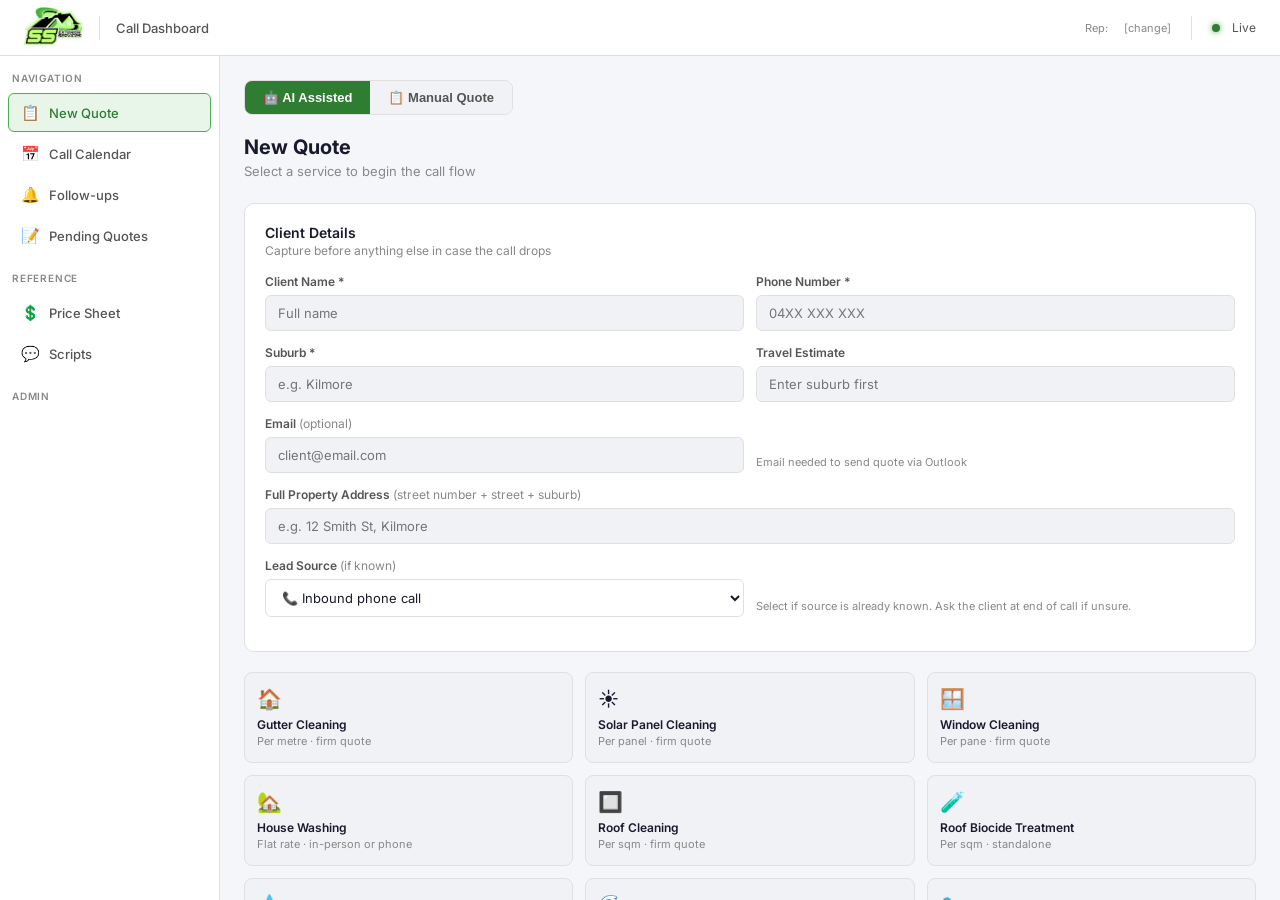
==== index_broken_phase4.html @ e487d148 "Rollback broken Phase 4 production build" ====
<!DOCTYPE html>
<html lang="en">
<head>
<meta charset="UTF-8">
<meta name="viewport" content="width=device-width, initial-scale=1.0">
<title>SS Exterior Services — Call Dashboard</title>
<style>
  @import url('https://fonts.googleapis.com/css2?family=Inter:wght@300;400;500;600;700&family=JetBrains+Mono:wght@400;500&display=swap');

  :root {
    --bg: #f5f6fa;
    --surface: #ffffff;
    --surface2: #f0f2f5;
    --surface3: #e8f5e9;
    --border: #e0e0e0;
    --border2: #c8e6c9;
    --green: #2e7d32;
    --green-dim: #4caf50;
    --green-bg: #e8f5e9;
    --amber: #e65100;
    --amber-bg: #fff3e0;
    --red: #c62828;
    --red-bg: #fce4ec;
    --blue: #1565c0;
    --blue-bg: #e3f2fd;
    --purple: #4527a0;
    --text: #1a1a2e;
    --text2: #555555;
    --text3: #888888;
    --ss-green: #2e7d32;
  }

  * { box-sizing: border-box; margin: 0; padding: 0; }

  body {
    font-family: 'Inter', sans-serif;
    background: var(--bg);
    color: var(--text);
    min-height: 100vh;
    font-size: 14px;
  }

  /* LAYOUT */
  .app { display: flex; flex-direction: column; height: 100vh; overflow: hidden; }

  .topbar {
    background: var(--surface);
    border-bottom: 1px solid var(--border);
    padding: 0 24px;
    display: flex;
    align-items: center;
    gap: 16px;
    height: 56px;
    flex-shrink: 0;
  }

  .logo img {
    height: 38px;
    width: auto;
    object-fit: contain;
  }

  .topbar-divider { width: 1px; height: 24px; background: var(--border); }

  .topbar-title {
    font-size: 13px;
    color: var(--text2);
    font-weight: 500;
  }

  .topbar-right { margin-left: auto; display: flex; align-items: center; gap: 12px; }

  .status-dot {
    width: 8px; height: 8px;
    border-radius: 50%;
    background: var(--green);
    box-shadow: 0 0 6px var(--green-dim);
  }

  .status-label { font-size: 12px; color: var(--text2); }

  .main { display: flex; flex: 1; overflow: hidden; }

  /* SIDEBAR */
  .sidebar {
    width: 220px;
    background: var(--surface);
    border-right: 1px solid var(--border);
    display: flex;
    flex-direction: column;
    flex-shrink: 0;
    overflow-y: auto;
  }

  .sidebar-section {
    padding: 16px 12px 8px;
    font-size: 10px;
    font-weight: 600;
    letter-spacing: 0.08em;
    color: var(--text3);
    text-transform: uppercase;
  }

  .nav-item {
    display: flex;
    align-items: center;
    gap: 10px;
    padding: 9px 12px;
    margin: 1px 8px;
    border-radius: 6px;
    cursor: pointer;
    color: var(--text2);
    font-size: 13px;
    font-weight: 500;
    transition: all 0.15s;
    border: 1px solid transparent;
  }

  .nav-item:hover { background: var(--surface2); color: var(--text); }
  .nav-item.active { background: var(--green-bg); color: var(--green); border-color: var(--green-dim); }

  .nav-icon { font-size: 15px; width: 18px; text-align: center; }

  /* CONTENT */
  .content { flex: 1; overflow-y: auto; padding: 24px; }

  /* CARDS */
  .card {
    background: var(--surface);
    border: 1px solid var(--border);
    border-radius: 10px;
    padding: 20px;
    margin-bottom: 16px;
  }

  .card-header {
    display: flex;
    align-items: center;
    justify-content: space-between;
    margin-bottom: 16px;
  }

  .card-title {
    font-size: 14px;
    font-weight: 600;
    color: var(--text);
  }

  .card-subtitle {
    font-size: 12px;
    color: var(--text3);
    margin-top: 2px;
  }

  /* SERVICE GRID */
  .service-grid {
    display: grid;
    grid-template-columns: repeat(3, 1fr);
    gap: 12px;
    margin-bottom: 24px;
  }

  .service-btn {
    background: var(--surface2);
    border: 1px solid var(--border);
    border-radius: 8px;
    padding: 14px 12px;
    cursor: pointer;
    text-align: left;
    transition: all 0.15s;
    color: var(--text);
  }

  .service-btn:hover {
    border-color: var(--ss-green);
    background: var(--surface3);
  }

  .service-btn.active {
    border-color: var(--ss-green);
    background: var(--green-bg);
  }

  .service-btn-icon { font-size: 20px; margin-bottom: 6px; }
  .service-btn-name { font-size: 12px; font-weight: 600; color: var(--text); }
  .service-btn-desc { font-size: 11px; color: var(--text3); margin-top: 2px; }

  /* CALL FLOW */
  .call-flow { display: none; }
  .call-flow.active { display: block; }

  .flow-header {
    display: flex;
    align-items: center;
    gap: 12px;
    margin-bottom: 20px;
  }

  .flow-back {
    background: var(--surface2);
    border: 1px solid var(--border);
    border-radius: 6px;
    padding: 6px 12px;
    cursor: pointer;
    color: var(--text2);
    font-size: 12px;
    font-weight: 500;
    transition: all 0.15s;
  }
  .flow-back:hover { color: var(--text); border-color: var(--border2); }

  .flow-service-name {
    font-size: 18px;
    font-weight: 700;
    color: var(--text);
  }

  .flow-progress {
    display: flex;
    align-items: center;
    gap: 8px;
    margin-bottom: 20px;
  }

  .progress-bar {
    flex: 1;
    height: 4px;
    background: var(--surface3);
    border-radius: 2px;
    overflow: hidden;
  }

  .progress-fill {
    height: 100%;
    background: var(--ss-green);
    border-radius: 2px;
    transition: width 0.3s ease;
  }

  .progress-label {
    font-size: 11px;
    color: var(--text3);
    font-family: 'JetBrains Mono', monospace;
    white-space: nowrap;
  }

  /* QUESTION STEP */
  .question-step {
    background: var(--surface);
    border: 1px solid var(--border);
    border-radius: 10px;
    padding: 20px;
    margin-bottom: 16px;
  }

  .question-step.completed {
    border-color: var(--green-dim);
    background: var(--green-bg);
    opacity: 0.7;
  }

  .question-step.current {
    border-color: var(--ss-green);
  }

  .question-step.locked {
    opacity: 0.3;
    pointer-events: none;
  }

  .step-number {
    font-size: 10px;
    font-weight: 600;
    letter-spacing: 0.08em;
    color: var(--text3);
    text-transform: uppercase;
    margin-bottom: 6px;
    font-family: 'JetBrains Mono', monospace;
  }

  .question-step.current .step-number { color: var(--ss-green); }

  .question-label {
    font-size: 15px;
    font-weight: 600;
    color: var(--text);
    margin-bottom: 4px;
    line-height: 1.4;
  }

  .question-script {
    font-size: 12px;
    color: var(--text2);
    font-style: italic;
    margin-bottom: 14px;
    line-height: 1.5;
    background: var(--surface2);
    border-left: 3px solid var(--border2);
    padding: 8px 12px;
    border-radius: 0 4px 4px 0;
  }

  .question-script strong { color: var(--ss-green); font-style: normal; }

  .answer-options {
    display: flex;
    flex-wrap: wrap;
    gap: 8px;
  }

  .answer-btn {
    background: var(--surface2);
    border: 1px solid var(--border);
    border-radius: 6px;
    padding: 8px 14px;
    cursor: pointer;
    color: var(--text2);
    font-size: 13px;
    font-weight: 500;
    transition: all 0.15s;
  }

  .answer-btn:hover { border-color: var(--ss-green); color: var(--ss-green); background: var(--green-bg); }
  .answer-btn.selected { background: var(--green-bg); border-color: var(--ss-green); color: var(--ss-green); font-weight: 700; }

  .answer-input {
    background: var(--surface2);
    border: 1px solid var(--border);
    border-radius: 6px;
    padding: 9px 12px;
    color: var(--text);
    font-size: 13px;
    font-family: 'Inter', sans-serif;
    width: 100%;
    outline: none;
    transition: border-color 0.15s;
  }

  .answer-input:focus { border-color: var(--ss-green); }
  .answer-input::placeholder { color: var(--text3); }

  .step-answer-display {
    display: flex;
    align-items: center;
    gap: 8px;
    margin-top: 8px;
  }

  .step-answer-value {
    font-size: 13px;
    font-weight: 600;
    color: var(--ss-green);
  }

  .step-edit-btn {
    font-size: 11px;
    color: var(--text3);
    cursor: pointer;
    text-decoration: underline;
  }
  .step-edit-btn:hover { color: var(--text2); }

  /* NEXT BUTTON */
  .btn-next {
    background: var(--ss-green);
    color: #000;
    border: none;
    border-radius: 6px;
    padding: 9px 20px;
    font-size: 13px;
    font-weight: 700;
    cursor: pointer;
    margin-top: 12px;
    transition: all 0.15s;
  }
  .btn-next:hover { background: #86efac; }
  .btn-next:disabled { opacity: 0.3; cursor: not-allowed; }

  /* ALERT BOXES */
  .alert {
    border-radius: 8px;
    padding: 12px 16px;
    font-size: 13px;
    font-weight: 500;
    margin-top: 12px;
    line-height: 1.5;
  }

  .alert-custom {
    background: var(--amber-bg);
    border: 1px solid var(--amber);
    color: var(--amber);
  }

  .alert-info {
    background: var(--blue-bg);
    border: 1px solid var(--blue);
    color: var(--blue);
  }

  .alert-success {
    background: var(--green-bg);
    border: 1px solid var(--ss-green);
    color: var(--ss-green);
  }

  .alert-danger {
    background: var(--red-bg);
    border: 1px solid var(--red);
    color: var(--red);
  }

  /* QUOTE PANEL */
  .quote-panel {
    background: var(--surface);
    border: 1px solid var(--ss-green);
    border-radius: 10px;
    padding: 20px;
    margin-top: 20px;
  }

  .quote-panel-title {
    font-size: 12px;
    font-weight: 600;
    letter-spacing: 0.08em;
    color: var(--ss-green);
    text-transform: uppercase;
    margin-bottom: 16px;
  }

  .quote-line {
    display: flex;
    justify-content: space-between;
    align-items: center;
    padding: 8px 0;
    border-bottom: 1px solid var(--border);
    font-size: 13px;
  }

  .quote-line:last-of-type { border-bottom: none; }
  .quote-line-label { color: var(--text2); }
  .quote-line-value { font-weight: 600; color: var(--text); font-family: 'JetBrains Mono', monospace; }

  .quote-total {
    display: flex;
    justify-content: space-between;
    align-items: center;
    padding: 12px 0 0;
    margin-top: 8px;
    border-top: 2px solid var(--border2);
  }

  .quote-total-label { font-size: 14px; font-weight: 700; color: var(--text); }
  .quote-total-value { font-size: 22px; font-weight: 700; color: var(--ss-green); font-family: 'JetBrains Mono', monospace; }

  .quote-actions {
    display: flex;
    gap: 10px;
    margin-top: 16px;
  }

  .btn-primary {
    background: var(--ss-green);
    color: #000;
    border: none;
    border-radius: 6px;
    padding: 10px 20px;
    font-size: 13px;
    font-weight: 700;
    cursor: pointer;
    transition: all 0.15s;
    flex: 1;
  }
  .btn-primary:hover { background: #86efac; }

  .btn-secondary {
    background: var(--surface2);
    color: var(--text2);
    border: 1px solid var(--border);
    border-radius: 6px;
    padding: 10px 20px;
    font-size: 13px;
    font-weight: 600;
    cursor: pointer;
    transition: all 0.15s;
  }
  .btn-secondary:hover { border-color: var(--border2); color: var(--text); }

  /* INCLUSIONS */
  .inclusions-box {
    background: var(--surface2);
    border: 1px solid var(--border);
    border-radius: 8px;
    padding: 14px 16px;
    margin-top: 12px;
  }

  .inclusions-title {
    font-size: 11px;
    font-weight: 600;
    letter-spacing: 0.06em;
    color: var(--text3);
    text-transform: uppercase;
    margin-bottom: 10px;
  }

  .inclusion-item {
    display: flex;
    align-items: flex-start;
    gap: 8px;
    font-size: 12px;
    color: var(--text2);
    margin-bottom: 6px;
    line-height: 1.4;
  }

  .inclusion-item::before {
    content: '✓';
    color: var(--ss-green);
    font-weight: 700;
    flex-shrink: 0;
    margin-top: 1px;
  }

  /* CLOSING SCRIPT */
  .closing-script {
    background: var(--surface2);
    border: 1px solid var(--border2);
    border-radius: 8px;
    padding: 14px 16px;
    margin-top: 12px;
  }

  .closing-script-title {
    font-size: 11px;
    font-weight: 600;
    letter-spacing: 0.06em;
    color: var(--purple);
    text-transform: uppercase;
    margin-bottom: 8px;
  }

  .closing-script-text {
    font-size: 13px;
    color: var(--text);
    line-height: 1.6;
    font-style: italic;
  }

  /* CALL CALENDAR */
  .calendar-grid {
    display: grid;
    grid-template-columns: 1fr 1fr;
    gap: 16px;
  }

  .follow-up-item {
    background: var(--surface2);
    border: 1px solid var(--border);
    border-radius: 8px;
    padding: 14px;
    cursor: pointer;
    transition: all 0.15s;
  }

  .follow-up-item:hover { border-color: var(--border2); }

  .follow-up-name { font-size: 14px; font-weight: 600; color: var(--text); margin-bottom: 4px; }
  .follow-up-service { font-size: 12px; color: var(--ss-green); margin-bottom: 6px; }
  .follow-up-time { font-size: 11px; color: var(--text3); font-family: 'JetBrains Mono', monospace; }
  .follow-up-note { font-size: 12px; color: var(--text2); margin-top: 6px; font-style: italic; }

  .badge {
    display: inline-flex;
    align-items: center;
    padding: 2px 8px;
    border-radius: 20px;
    font-size: 11px;
    font-weight: 600;
  }

  .badge-green { background: var(--green-bg); color: var(--ss-green); border: 1px solid var(--green-dim); }
  .badge-amber { background: var(--amber-bg); color: var(--amber); border: 1px solid #92400e; }
  .badge-blue { background: var(--blue-bg); color: var(--blue); border: 1px solid #1e3a5f; }

  /* MODAL */
  .modal-overlay {
    display: none;
    position: fixed;
    inset: 0;
    background: rgba(0,0,0,0.7);
    z-index: 100;
    align-items: center;
    justify-content: center;
  }

  .modal-overlay.open { display: flex; }

  .modal {
    background: var(--surface);
    border: 1px solid var(--border);
    border-radius: 12px;
    padding: 24px;
    width: 480px;
    max-width: 90vw;
    max-height: 80vh;
    overflow-y: auto;
  }

  .modal-title {
    font-size: 16px;
    font-weight: 700;
    color: var(--text);
    margin-bottom: 4px;
  }

  .modal-subtitle {
    font-size: 12px;
    color: var(--text3);
    margin-bottom: 20px;
  }

  .form-group { margin-bottom: 14px; }

  .form-label {
    font-size: 12px;
    font-weight: 600;
    color: var(--text2);
    margin-bottom: 6px;
    display: block;
  }

  .form-input {
    background: var(--surface2);
    border: 1px solid var(--border);
    border-radius: 6px;
    padding: 9px 12px;
    color: var(--text);
    font-size: 13px;
    font-family: 'Inter', sans-serif;
    width: 100%;
    outline: none;
    transition: border-color 0.15s;
  }

  .form-input:focus { border-color: var(--ss-green); }

  .form-row { display: grid; grid-template-columns: 1fr 1fr; gap: 12px; }

  .modal-actions { display: flex; gap: 10px; margin-top: 20px; }

  /* EMPTY STATE */
  .empty-state {
    text-align: center;
    padding: 48px 24px;
    color: var(--text3);
  }

  .empty-state-icon { font-size: 36px; margin-bottom: 12px; }
  .empty-state-title { font-size: 15px; font-weight: 600; color: var(--text2); margin-bottom: 6px; }
  .empty-state-desc { font-size: 13px; }

  /* TOAST */
  .toast {
    position: fixed;
    bottom: 24px;
    right: 24px;
    background: var(--surface);
    border: 1px solid var(--ss-green);
    border-radius: 8px;
    padding: 12px 16px;
    font-size: 13px;
    font-weight: 600;
    color: var(--ss-green);
    z-index: 200;
    transform: translateY(80px);
    opacity: 0;
    transition: all 0.3s ease;
  }

  .toast.show { transform: translateY(0); opacity: 1; }

  /* SCROLLBAR */
  ::-webkit-scrollbar { width: 6px; }
  ::-webkit-scrollbar-track { background: transparent; }
  ::-webkit-scrollbar-thumb { background: #c8c8c8; border-radius: 3px; }

  /* PAGE VIEWS */
  .page { display: none; }
  .page.active { display: block; }

  .page-title {
    font-size: 20px;
    font-weight: 700;
    color: var(--text);
    margin-bottom: 4px;
  }

  .page-subtitle {
    font-size: 13px;
    color: var(--text3);
    margin-bottom: 24px;
  }

  /* STATS ROW */
  .stats-row {
    display: grid;
    grid-template-columns: repeat(4, 1fr);
    gap: 12px;
    margin-bottom: 24px;
  }

  .stat-card {
    background: var(--surface);
    border: 1px solid var(--border);
    border-radius: 8px;
    padding: 14px 16px;
  }

  .stat-label { font-size: 11px; color: var(--text3); font-weight: 600; text-transform: uppercase; letter-spacing: 0.06em; margin-bottom: 6px; }
  .stat-value { font-size: 22px; font-weight: 700; color: var(--text); font-family: 'JetBrains Mono', monospace; }
  .stat-sub { font-size: 11px; color: var(--text3); margin-top: 2px; }

  .two-col { display: grid; grid-template-columns: 1fr 1fr; gap: 16px; }

  textarea.form-input { resize: vertical; min-height: 80px; }

  .quote-disclaimer {
    font-size: 11px;
    color: var(--text3);
    margin-top: 10px;
    font-style: italic;
    line-height: 1.5;
  }

  /* CALENDAR */
  .cal-dow { text-align:center; font-size:10px; font-weight:700; color:var(--text3); text-transform:uppercase; padding:6px 0; }
  .cal-cell {
    min-height: 64px;
    background: #fff;
    border: 1px solid var(--border);
    border-radius: 6px;
    padding: 4px;
    cursor: pointer;
    transition: background .15s;
  }
  .cal-cell:hover { background: #f1f8e9; }
  .cal-cell.today { border-color: var(--ss-green); background: #f1f8e9; }
  .cal-cell.other-month { background: #fafafa; opacity: .5; }
  .cal-cell.has-items { border-color: var(--ss-green); }
  .cal-day-num { font-size: 11px; font-weight:700; color: var(--text2); margin-bottom:2px; }
  .cal-cell.today .cal-day-num { color: var(--ss-green); }
  .cal-dot { font-size:10px; white-space:nowrap; overflow:hidden; text-overflow:ellipsis; color:var(--ss-green); font-weight:600; margin-top:1px; }
  .cal-more { font-size:9px; color:var(--text3); margin-top:1px; }

  /* ═══════════════════════════════════════════════════════════════
     AI QUOTE WORKSPACE — Phase 3
     All selectors prefixed with .aiw- to avoid collisions
  ═══════════════════════════════════════════════════════════════ */

  /* Mode selector tabs */
  .aiw-mode-bar {
    display: flex;
    gap: 0;
    margin-bottom: 20px;
    border: 1px solid var(--border);
    border-radius: 8px;
    overflow: hidden;
    width: fit-content;
  }
  .aiw-mode-tab {
    padding: 9px 18px;
    font-size: 13px;
    font-weight: 600;
    cursor: pointer;
    background: var(--surface2);
    color: var(--text2);
    border: none;
    transition: background 0.15s, color 0.15s;
    display: flex;
    align-items: center;
    gap: 7px;
  }
  .aiw-mode-tab.active {
    background: var(--ss-green);
    color: #fff;
  }
  .aiw-mode-tab:not(.active):hover { background: #e8e8ec; }

  /* Two-column workspace layout */
  .aiw-workspace {
    display: grid;
    grid-template-columns: 420px 1fr;
    gap: 16px;
    align-items: start;
  }
  @media (max-width: 900px) {
    .aiw-workspace { grid-template-columns: 1fr; }
  }

  /* Left panel */
  .aiw-left { display: flex; flex-direction: column; gap: 12px; }

  /* Notes textarea */
  .aiw-notes-textarea {
    width: 100%;
    min-height: 160px;
    padding: 12px;
    border: 1px solid var(--border);
    border-radius: 8px;
    font-family: inherit;
    font-size: 13px;
    resize: vertical;
    line-height: 1.55;
    color: var(--text);
    background: #fff;
    transition: border-color 0.15s;
    box-sizing: border-box;
  }
  .aiw-notes-textarea:focus {
    outline: none;
    border-color: var(--ss-green);
    box-shadow: 0 0 0 2px rgba(46,125,50,0.1);
  }
  .aiw-notes-textarea::placeholder { color: var(--text3); }

  /* Analyse button */
  .aiw-analyse-btn {
    background: var(--ss-green);
    color: #fff;
    border: none;
    border-radius: 8px;
    padding: 11px 20px;
    font-size: 13px;
    font-weight: 700;
    cursor: pointer;
    display: flex;
    align-items: center;
    gap: 8px;
    transition: background 0.15s;
  }
  .aiw-analyse-btn:hover:not(:disabled) { background: #1b5e20; }
  .aiw-analyse-btn:disabled { background: #9e9e9e; cursor: not-allowed; }

  .aiw-btn-row {
    display: flex;
    gap: 8px;
    align-items: center;
    flex-wrap: wrap;
  }

  .aiw-clear-btn {
    background: none;
    border: 1px solid var(--border);
    border-radius: 8px;
    padding: 10px 14px;
    font-size: 12px;
    font-weight: 600;
    color: var(--text2);
    cursor: pointer;
  }
  .aiw-clear-btn:hover { background: var(--surface2); }

  .aiw-char-count {
    font-size: 11px;
    color: var(--text3);
    margin-left: auto;
  }
  .aiw-char-count.warn { color: var(--amber); }

  /* Status banner inside left panel */
  .aiw-status-banner {
    border-radius: 8px;
    padding: 10px 12px;
    font-size: 12px;
    font-weight: 600;
    display: flex;
    align-items: center;
    gap: 8px;
  }
  .aiw-status-banner.loading { background: #e3f2fd; color: #1565c0; }
  .aiw-status-banner.error   { background: var(--red-bg); color: var(--red); }
  .aiw-status-banner.success { background: var(--green-bg); color: var(--green); }
  .aiw-status-banner.recover { background: var(--amber-bg); color: var(--amber); }

  /* Notes history */
  .aiw-history-item {
    background: var(--surface2);
    border: 1px solid var(--border);
    border-radius: 7px;
    padding: 9px 11px;
    font-size: 12px;
    color: var(--text2);
    line-height: 1.5;
  }
  .aiw-history-item .aiw-hist-meta {
    font-size: 10px;
    color: var(--text3);
    margin-bottom: 4px;
    font-weight: 600;
    text-transform: uppercase;
    letter-spacing: 0.05em;
  }
  .aiw-history-item .aiw-hist-text {
    white-space: pre-wrap;
    word-break: break-word;
    max-height: 80px;
    overflow: hidden;
    position: relative;
  }
  .aiw-history-item .aiw-hist-text.expanded { max-height: none; }
  .aiw-hist-expand {
    font-size: 10px;
    color: var(--ss-green);
    cursor: pointer;
    font-weight: 600;
    margin-top: 2px;
    display: inline-block;
  }

  /* Right panel */
  .aiw-right { display: flex; flex-direction: column; gap: 12px; }

  /* Section label */
  .aiw-section-label {
    font-size: 10px;
    font-weight: 700;
    letter-spacing: 0.08em;
    text-transform: uppercase;
    color: var(--text3);
    margin-bottom: 8px;
  }

  /* Customer / property editable fields */
  .aiw-field-grid {
    display: grid;
    grid-template-columns: 1fr 1fr;
    gap: 8px;
  }
  .aiw-field-group { display: flex; flex-direction: column; gap: 3px; }
  .aiw-field-label {
    font-size: 10px;
    font-weight: 700;
    text-transform: uppercase;
    letter-spacing: 0.06em;
    color: var(--text3);
  }
  .aiw-field-input {
    width: 100%;
    padding: 7px 10px;
    border: 1px solid var(--border);
    border-radius: 6px;
    font-family: inherit;
    font-size: 13px;
    color: var(--text);
    background: #fff;
    box-sizing: border-box;
    transition: border-color 0.12s;
  }
  .aiw-field-input:focus { outline: none; border-color: var(--ss-green); }
  .aiw-field-input.ai-filled { border-color: #a5d6a7; background: #f9fff9; }
  .aiw-field-input.uncertain { border-color: #ffe082; background: #fffde7; }

  /* Service card */
  .aiw-service-card {
    background: #fff;
    border: 1px solid var(--border);
    border-radius: 9px;
    overflow: hidden;
  }
  .aiw-service-card.has-escalation { border-color: #ef9a9a; }

  .aiw-service-header {
    display: flex;
    align-items: center;
    justify-content: space-between;
    padding: 10px 14px;
    background: var(--surface2);
    border-bottom: 1px solid var(--border);
    gap: 8px;
  }
  .aiw-service-name {
    font-size: 13px;
    font-weight: 700;
    color: var(--text);
  }
  .aiw-service-basis {
    font-size: 10px;
    color: var(--text3);
    font-weight: 500;
  }
  .aiw-service-remove {
    border: none;
    background: none;
    color: var(--text3);
    cursor: pointer;
    font-size: 15px;
    padding: 2px 4px;
    border-radius: 4px;
    line-height: 1;
    margin-left: auto;
  }
  .aiw-service-remove:hover { background: var(--red-bg); color: var(--red); }

  .aiw-service-body { padding: 12px 14px; display: flex; flex-direction: column; gap: 8px; }

  /* Status pill */
  .aiw-pill {
    display: inline-flex;
    align-items: center;
    gap: 4px;
    padding: 2px 8px;
    border-radius: 12px;
    font-size: 10px;
    font-weight: 700;
    text-transform: uppercase;
    letter-spacing: 0.04em;
    white-space: nowrap;
  }
  .aiw-pill.ready   { background: var(--green-bg); color: var(--green); }
  .aiw-pill.missing { background: var(--amber-bg); color: var(--amber); }
  .aiw-pill.escalate { background: var(--red-bg); color: var(--red); }
  .aiw-pill.manual  { background: var(--blue-bg); color: var(--blue); }

  /* Field rows inside service card */
  .aiw-answers-grid {
    display: grid;
    grid-template-columns: 1fr 1fr;
    gap: 8px;
  }
  .aiw-answer-field { display: flex; flex-direction: column; gap: 3px; }
  .aiw-answer-label {
    font-size: 10px;
    font-weight: 700;
    text-transform: uppercase;
    letter-spacing: 0.05em;
    color: var(--text3);
    display: flex;
    align-items: center;
    gap: 4px;
  }
  .aiw-req-marker { color: var(--red); font-size: 10px; }
  .aiw-answer-select, .aiw-answer-input {
    width: 100%;
    padding: 7px 9px;
    border: 1px solid var(--border);
    border-radius: 6px;
    font-family: inherit;
    font-size: 12px;
    color: var(--text);
    background: #fff;
    box-sizing: border-box;
    transition: border-color 0.12s;
  }
  .aiw-answer-select:focus, .aiw-answer-input:focus {
    outline: none;
    border-color: var(--ss-green);
  }
  .aiw-answer-select.ai-filled, .aiw-answer-input.ai-filled { border-color: #a5d6a7; background: #f9fff9; }
  .aiw-answer-select.missing-required, .aiw-answer-input.missing-required { border-color: #ef9a9a; background: #fff5f5; }
  .aiw-answer-select.uncertain { border-color: #ffe082; }

  .aiw-scope-notes {
    width: 100%;
    padding: 7px 9px;
    border: 1px solid var(--border);
    border-radius: 6px;
    font-family: inherit;
    font-size: 12px;
    resize: vertical;
    min-height: 54px;
    box-sizing: border-box;
    color: var(--text);
    line-height: 1.4;
  }
  .aiw-scope-notes:focus { outline: none; border-color: var(--ss-green); }

  /* Evidence / source collapsible */
  .aiw-evidence-toggle {
    font-size: 10px;
    color: var(--text3);
    cursor: pointer;
    display: inline-flex;
    align-items: center;
    gap: 3px;
  }
  .aiw-evidence-toggle:hover { color: var(--ss-green); }
  .aiw-evidence-panel {
    background: #f8f9fa;
    border: 1px solid var(--border);
    border-radius: 6px;
    padding: 8px 10px;
    font-size: 11px;
    color: var(--text2);
    display: none;
  }
  .aiw-evidence-panel.open { display: block; }
  .aiw-evidence-row { margin-bottom: 4px; }
  .aiw-evidence-key { font-weight: 700; color: var(--text3); }
  .aiw-evidence-val { color: var(--text); font-style: italic; }

  /* Escalation warning box */
  .aiw-escalation-box {
    background: var(--red-bg);
    border: 1px solid #ef9a9a;
    border-radius: 7px;
    padding: 9px 11px;
    font-size: 12px;
    color: var(--red);
    font-weight: 600;
  }

  /* Metres exact display */
  .aiw-metres-banner {
    background: #e3f2fd;
    border: 1px solid #90caf9;
    border-radius: 7px;
    padding: 8px 11px;
    font-size: 12px;
    color: #1565c0;
  }
  .aiw-metres-banner strong { font-size: 14px; }

  /* Missing info panel */
  .aiw-missing-item {
    display: flex;
    align-items: flex-start;
    gap: 8px;
    padding: 7px 10px;
    border-radius: 7px;
    margin-bottom: 5px;
    cursor: pointer;
    transition: background 0.1s;
  }
  .aiw-missing-item:hover { background: var(--surface2); }
  .aiw-missing-item.required { border-left: 3px solid var(--red); }
  .aiw-missing-item.recommended { border-left: 3px solid var(--amber); }
  .aiw-missing-item.optional { border-left: 3px solid var(--border); }

  .aiw-question-box {
    background: var(--blue-bg);
    border: 1px solid #90caf9;
    border-radius: 8px;
    padding: 10px 12px;
    margin-bottom: 6px;
  }
  .aiw-question-label {
    font-size: 10px;
    font-weight: 700;
    text-transform: uppercase;
    letter-spacing: 0.06em;
    color: #1565c0;
    margin-bottom: 4px;
  }
  .aiw-question-text {
    font-size: 13px;
    color: var(--text);
    font-weight: 600;
    line-height: 1.4;
  }

  /* Readiness status */
  .aiw-readiness-bar {
    display: flex;
    align-items: center;
    gap: 10px;
    padding: 12px 14px;
    border-radius: 9px;
    font-size: 13px;
    font-weight: 700;
  }
  .aiw-readiness-bar.ready   { background: var(--green-bg); color: var(--green); }
  .aiw-readiness-bar.partial { background: var(--amber-bg); color: var(--amber); }
  .aiw-readiness-bar.blocked { background: var(--red-bg);   color: var(--red); }

  /* Build quote button */
  .aiw-build-btn {
    width: 100%;
    padding: 13px;
    background: #14532d;
    color: #fff;
    border: none;
    border-radius: 9px;
    font-size: 14px;
    font-weight: 800;
    cursor: pointer;
    transition: background 0.15s;
    display: flex;
    align-items: center;
    justify-content: center;
    gap: 8px;
  }
  .aiw-build-btn:hover:not(:disabled) { background: #0d3b1e; }
  .aiw-build-btn:disabled { background: #9e9e9e; cursor: not-allowed; }

  .aiw-add-service-btn {
    width: 100%;
    padding: 9px;
    background: none;
    border: 1px dashed var(--border);
    border-radius: 8px;
    color: var(--text2);
    font-size: 12px;
    font-weight: 600;
    cursor: pointer;
    transition: border-color 0.15s, color 0.15s;
  }
  .aiw-add-service-btn:hover { border-color: var(--ss-green); color: var(--ss-green); }

  /* Add service picker popover */
  .aiw-service-picker {
    background: #fff;
    border: 1px solid var(--border);
    border-radius: 9px;
    padding: 10px;
    display: grid;
    grid-template-columns: 1fr 1fr;
    gap: 6px;
  }
  .aiw-service-pick-btn {
    padding: 8px 10px;
    border: 1px solid var(--border);
    border-radius: 7px;
    background: var(--surface2);
    cursor: pointer;
    font-size: 12px;
    font-weight: 600;
    color: var(--text);
    text-align: left;
    transition: all 0.12s;
  }
  .aiw-service-pick-btn:hover { border-color: var(--ss-green); background: var(--green-bg); color: var(--green); }

  /* Build quote preview modal */
  .aiw-payload-section {
    background: #1a1a2e;
    color: #e8e8f0;
    font-family: 'JetBrains Mono', 'Courier New', monospace;
    font-size: 11px;
    padding: 12px;
    border-radius: 7px;
    overflow-x: auto;
    white-space: pre;
    max-height: 300px;
    overflow-y: auto;
    display: none;
  }
  .aiw-payload-section.open { display: block; }

  /* Spinner animation */
  @keyframes aiw-spin {
    to { transform: rotate(360deg); }
  }
  .aiw-spinner {
    width: 14px; height: 14px;
    border: 2px solid rgba(255,255,255,0.3);
    border-top-color: currentColor;
    border-radius: 50%;
    animation: aiw-spin 0.7s linear infinite;
    display: inline-block;
    flex-shrink: 0;
  }

  .aiw-assumption-box {
    background: var(--surface2);
    border: 1px solid var(--border);
    border-radius: 7px;
    padding: 8px 11px;
    font-size: 12px;
    color: var(--text2);
  }

  .aiw-unsupported-box {
    background: var(--red-bg);
    border: 1px solid #ef9a9a;
    border-radius: 7px;
    padding: 8px 11px;
    font-size: 12px;
    color: var(--red);
  }

  /* empty state */
  .aiw-empty-state {
    text-align: center;
    padding: 32px 16px;
    color: var(--text3);
  }
  .aiw-empty-icon { font-size: 36px; margin-bottom: 8px; }
  .aiw-empty-label { font-size: 13px; font-weight: 600; }
  .aiw-empty-sub { font-size: 12px; margin-top: 4px; }

  .aiw-recovery-bar {
    background: var(--amber-bg);
    border: 1px solid #ffe082;
    border-radius: 8px;
    padding: 10px 14px;
    display: flex;
    align-items: center;
    gap: 10px;
    font-size: 12px;
    color: var(--amber);
    font-weight: 600;
    margin-bottom: 8px;
  }
  .aiw-recovery-bar button {
    padding: 5px 10px;
    border-radius: 6px;
    border: 1px solid var(--amber);
    background: none;
    cursor: pointer;
    font-size: 11px;
    font-weight: 700;
    color: var(--amber);
  }
  .aiw-recovery-bar button:hover { background: var(--amber-bg); }

</style>
</head>
<body>

<div class="app">
  <!-- TOP BAR -->
  <div class="topbar">
    <div class="logo"><img src="[data-uri]" alt="SS Exterior Services"></div>
    <div class="topbar-divider"></div>
    <div class="topbar-title">Call Dashboard</div>
    <div class="topbar-right">
      <div style="display:flex;align-items:center;gap:8px;cursor:pointer;" onclick="changeRep()">
        <div style="font-size:11px;color:var(--text3);">Rep:</div>
        <div id="rep-display" style="font-size:13px;font-weight:600;color:var(--ss-green);"></div>
        <div style="font-size:11px;color:var(--text3);">[change]</div>
      </div>
      <div style="width:1px;height:24px;background:var(--border);margin:0 8px;"></div>
      <div class="status-dot"></div>
      <div class="status-label">Live</div>
    </div>
  </div>

  <div class="main">
    <!-- SIDEBAR -->
    <div class="sidebar">
      <div class="sidebar-section">Navigation</div>
      <div class="nav-item active" onclick="showPage('quotes')">
        <span class="nav-icon">📋</span> New Quote
      </div>
      <div class="nav-item" onclick="showPage('calendar')">
        <span class="nav-icon">📅</span> Call Calendar
      </div>
      <div class="nav-item" onclick="showPage('followups')">
        <span class="nav-icon">🔔</span> Follow-ups
      </div>
      <div class="nav-item" onclick="showPage('pendingquotes'); loadPendingQuotesTab();">
        <span class="nav-icon">📝</span> Pending Quotes
      </div>
      <div class="sidebar-section">Reference</div>
      <div class="nav-item" onclick="showPage('pricing')">
        <span class="nav-icon">💲</span> Price Sheet
      </div>
      <div class="nav-item" onclick="showPage('scripts')">
        <span class="nav-icon">💬</span> Scripts
      </div>
      <div class="sidebar-section">Admin</div>
      <div class="nav-item" onclick="showPage('performance')" id="nav-performance" style="display:none;">
        <span class="nav-icon">📊</span> Performance
      </div>
    </div>

    <!-- CONTENT -->
    <div class="content">

      <!-- ==================== NEW QUOTE PAGE ==================== -->
      <div class="page active" id="page-quotes">

        <!-- Quote mode selector -->
        <div class="aiw-mode-bar" id="aiw-mode-bar" style="margin-bottom:20px;">
          <button class="aiw-mode-tab active" id="aiw-tab-ai" onclick="aiwSetMode('ai')">
            🤖 AI Assisted
          </button>
          <button class="aiw-mode-tab" id="aiw-tab-manual" onclick="aiwSetMode('manual')">
            📋 Manual Quote
          </button>
        </div>

        <!-- ══════ PHASE 3: AI WORKSPACE ══════ -->
        <div id="ai-workspace-view" style="display:none;">
          <div class="page-title">New Quote</div>

          <!-- Recovery banner (shown when localStorage session found) -->
          <div id="aiw-recovery-bar" class="aiw-recovery-bar" style="display:none;">
            <span>⚡</span>
            <span id="aiw-recovery-msg">An unfinished AI quote session was found.</span>
            <button onclick="aiwRestoreSession()">Restore session</button>
            <button onclick="aiwDiscardSession()">Discard</button>
          </div>

          <div class="aiw-workspace">

            <!-- ── LEFT PANEL ────────────────────────────────── -->
            <div class="aiw-left">

              <!-- Notes input card -->
              <div class="card">
                <div class="card-title" style="margin-bottom:4px;">Customer Conversation Notes</div>
                <div style="font-size:11px;color:var(--text3);margin-bottom:10px;">Type or paste what the customer tells you. Information can be entered in any order. Press <kbd style="background:#f0f0f0;border:1px solid #ddd;border-radius:3px;padding:1px 4px;font-size:10px;">Ctrl+Enter</kbd> to analyse.</div>
                <textarea
                  id="aiw-notes-textarea"
                  class="aiw-notes-textarea"
                  placeholder="e.g. Customer has a single-storey Colorbond home in Wallan. Gutters last cleaned about two years ago. Approximately 55 metres of guttering. No gutter guard. Also wants 18 solar panels cleaned..."
                  oninput="aiwOnNotesInput()"
                  onkeydown="if((event.ctrlKey||event.metaKey)&&event.key==='Enter'){event.preventDefault();aiwAnalyse();}"
                  aria-label="Customer conversation notes"
                ></textarea>
                <div class="aiw-btn-row" style="margin-top:8px;">
                  <button class="aiw-analyse-btn" id="aiw-analyse-btn" onclick="aiwAnalyse()">
                    <span id="aiw-analyse-icon">⚡</span>
                    <span id="aiw-analyse-label">Analyse Notes</span>
                  </button>
                  <button class="aiw-clear-btn" onclick="aiwClearCurrentNotes()" title="Clear current notes">✕ Clear</button>
                  <span class="aiw-char-count" id="aiw-char-count">0 / 8000</span>
                </div>
                <div id="aiw-status-banner" style="display:none;margin-top:8px;"></div>
              </div>

              <!-- Notes history card -->
              <div class="card" id="aiw-history-card" style="display:none;">
                <div class="aiw-section-label">Notes History</div>
                <div id="aiw-history-list" style="display:flex;flex-direction:column;gap:6px;"></div>
              </div>

            </div>

            <!-- ── RIGHT PANEL ───────────────────────────────── -->
            <div class="aiw-right">

              <!-- Empty / prompt state -->
              <div class="card" id="aiw-empty-card">
                <div class="aiw-empty-state">
                  <div class="aiw-empty-icon">🤖</div>
                  <div class="aiw-empty-label">AI Quote Workspace</div>
                  <div class="aiw-empty-sub">Enter conversation notes on the left and click Analyse.<br>Extracted information will appear here for review.</div>
                </div>
              </div>

              <!-- Customer & property card (shown after first extraction) -->
              <div class="card" id="aiw-customer-card" style="display:none;">
                <div class="card-header" style="margin-bottom:12px;">
                  <div class="card-title">Customer &amp; Property</div>
                  <span class="aiw-pill" id="aiw-customer-pill" style="background:var(--surface2);color:var(--text3);">Not synced</span>
                </div>
                <div class="aiw-field-grid">
                  <div class="aiw-field-group">
                    <label class="aiw-field-label" for="aiw-f-name">Name</label>
                    <input class="aiw-field-input" id="aiw-f-name" type="text" placeholder="Full name" oninput="aiwSyncCustomerField('name',this.value)" aria-label="Customer name">
                  </div>
                  <div class="aiw-field-group">
                    <label class="aiw-field-label" for="aiw-f-phone">Phone</label>
                    <input class="aiw-field-input" id="aiw-f-phone" type="text" placeholder="04XX XXX XXX" oninput="aiwSyncCustomerField('phone',this.value)" aria-label="Phone number">
                  </div>
                  <div class="aiw-field-group">
                    <label class="aiw-field-label" for="aiw-f-email">Email</label>
                    <input class="aiw-field-input" id="aiw-f-email" type="email" placeholder="client@email.com" oninput="aiwSyncCustomerField('email',this.value)" aria-label="Email address">
                  </div>
                  <div class="aiw-field-group">
                    <label class="aiw-field-label" for="aiw-f-suburb">Suburb</label>
                    <input class="aiw-field-input" id="aiw-f-suburb" type="text" placeholder="e.g. Wallan" oninput="aiwSyncCustomerField('suburb',this.value)" aria-label="Suburb">
                  </div>
                  <div class="aiw-field-group" style="grid-column:span 2;">
                    <label class="aiw-field-label" for="aiw-f-address">Address</label>
                    <input class="aiw-field-input" id="aiw-f-address" type="text" placeholder="Street address" oninput="aiwSyncCustomerField('address',this.value)" aria-label="Property address">
                  </div>
                </div>
              </div>

              <!-- Services section (populated dynamically) -->
              <div id="aiw-services-section" style="display:none;">
                <div style="display:flex;align-items:center;justify-content:space-between;margin-bottom:8px;">
                  <div class="aiw-section-label" style="margin:0;">Extracted Services</div>
                  <button class="aiw-clear-btn" style="font-size:11px;padding:5px 10px;" onclick="aiwShowAddService()">＋ Add Service</button>
                </div>
                <div id="aiw-services-list"></div>
                <!-- Add service picker (hidden by default) -->
                <div id="aiw-service-picker" style="display:none;margin-top:8px;">
                  <div style="font-size:11px;color:var(--text3);margin-bottom:8px;">Select a service to add manually:</div>
                  <div class="aiw-service-picker" id="aiw-service-picker-grid"></div>
                  <button class="aiw-clear-btn" style="width:100%;margin-top:6px;text-align:center;" onclick="document.getElementById('aiw-service-picker').style.display='none'">Cancel</button>
                </div>
              </div>

              <!-- Missing information panel -->
              <div class="card" id="aiw-missing-card" style="display:none;">
                <div class="card-title" style="margin-bottom:12px;">Missing &amp; Suggested</div>
                <div id="aiw-missing-content"></div>
              </div>

              <!-- Assumptions / warnings -->
              <div class="card" id="aiw-assumptions-card" style="display:none;">
                <div class="card-title" style="margin-bottom:8px;">Assumptions &amp; Notes</div>
                <div id="aiw-assumptions-content"></div>
              </div>

              <!-- Readiness + Build Quote -->
              <div class="card" id="aiw-readiness-card" style="display:none;">
                <div id="aiw-readiness-bar" class="aiw-readiness-bar partial" style="margin-bottom:12px;">
                  <span id="aiw-readiness-icon">⏳</span>
                  <span id="aiw-readiness-label">Enter notes to begin</span>
                </div>
                <button class="aiw-build-btn" id="aiw-build-btn" onclick="aiwBuildQuote()" disabled>
                  🏗️ Build Quote
                </button>
                <div style="font-size:11px;color:var(--text3);text-align:center;margin-top:6px;" id="aiw-build-hint"></div>
              </div>

            </div><!-- /aiw-right -->
          </div><!-- /aiw-workspace -->
        </div><!-- /ai-workspace-view -->
        <!-- ══════ END AI WORKSPACE ══════ -->

        <div id="service-select-view">
          <div class="page-title">New Quote</div>
          <div class="page-subtitle">Select a service to begin the call flow</div>

          <!-- CLIENT INFO FIRST -->
          <div class="card" style="margin-bottom:20px;">
            <div class="card-header">
              <div>
                <div class="card-title">Client Details</div>
                <div class="card-subtitle">Capture before anything else in case the call drops</div>
              </div>
            </div>
            <div class="form-row">
              <div class="form-group">
                <label class="form-label">Client Name *</label>
                <input class="form-input" id="client-name" placeholder="Full name" oninput="updateClientInfo()">
              </div>
              <div class="form-group">
                <label class="form-label">Phone Number *</label>
                <input class="form-input" id="client-phone" placeholder="04XX XXX XXX" oninput="updateClientInfo()">
              </div>
            </div>
            <div class="form-row">
              <div class="form-group">
                <label class="form-label">Suburb *</label>
                <input class="form-input" id="client-suburb" placeholder="e.g. Kilmore" oninput="updateClientInfo(); calcTravel()">
              </div>
              <div class="form-group">
                <label class="form-label">Travel Estimate</label>
                <input class="form-input" id="travel-display" placeholder="Enter suburb first" readonly style="color:var(--ss-green);">
              </div>
            </div>
            <div class="form-row">
              <div class="form-group">
                <label class="form-label">Email <span style="color:var(--text3);font-weight:400;">(optional)</span></label>
                <input class="form-input" id="client-email" placeholder="client@email.com" oninput="updateClientInfo()">
              </div>
              <div class="form-group" style="display:flex;align-items:flex-end;">
                <div style="font-size:11px;color:var(--text3);padding-bottom:4px;">Email needed to send quote via Outlook</div>
              </div>
            </div>
            <div class="form-group">
              <label class="form-label">Full Property Address <span style="color:var(--text3);font-weight:400;">(street number + street + suburb)</span></label>
              <input class="form-input" id="client-address" placeholder="e.g. 12 Smith St, Kilmore" oninput="updateClientInfo()">
            </div>
            <div class="form-row">
              <div class="form-group">
                <label class="form-label">Lead Source <span style="color:var(--text3);font-weight:400;">(if known)</span></label>
                <select class="form-input" id="client-source" onchange="updateClientInfo()" style="background:#fff;">
                  <option value="phone-call">📞 Inbound phone call</option>
                  <option value="meta-ad">📘 Meta / Facebook Ad</option>
                  <option value="google-ad">🔍 Google Ad</option>
                  <option value="website">🌐 Website</option>
                  <option value="referral">🤝 Referral / word of mouth</option>
                  <option value="repeat">🔁 Repeat customer</option>
                  <option value="other">❓ Other</option>
                </select>
              </div>
              <div class="form-group" style="display:flex;align-items:flex-end;">
                <div style="font-size:11px;color:var(--text3);padding-bottom:4px;">Select if source is already known. Ask the client at end of call if unsure.</div>
              </div>
            </div>
            <div id="client-warning" class="alert alert-info" style="display:none;">
              ⚡ Enter client name and phone before proceeding
            </div>
          </div>

          <div class="service-grid">
            <div class="service-btn" onclick="startService('gutter-cleaning')">
              <div class="service-btn-icon">🏠</div>
              <div class="service-btn-name">Gutter Cleaning</div>
              <div class="service-btn-desc">Per metre · firm quote</div>
            </div>
            <div class="service-btn" onclick="startService('solar-cleaning')">
              <div class="service-btn-icon">☀️</div>
              <div class="service-btn-name">Solar Panel Cleaning</div>
              <div class="service-btn-desc">Per panel · firm quote</div>
            </div>
            <div class="service-btn" onclick="startService('window-cleaning')">
              <div class="service-btn-icon">🪟</div>
              <div class="service-btn-name">Window Cleaning</div>
              <div class="service-btn-desc">Per pane · firm quote</div>
            </div>
            <div class="service-btn" onclick="startService('house-washing')">
              <div class="service-btn-icon">🏡</div>
              <div class="service-btn-name">House Washing</div>
              <div class="service-btn-desc">Flat rate · in-person or phone</div>
            </div>
            <div class="service-btn" onclick="startService('roof-cleaning')">
              <div class="service-btn-icon">🔲</div>
              <div class="service-btn-name">Roof Cleaning</div>
              <div class="service-btn-desc">Per sqm · firm quote</div>
            </div>
            <div class="service-btn" onclick="startService('roof-biocide')">
              <div class="service-btn-icon">🧪</div>
              <div class="service-btn-name">Roof Biocide Treatment</div>
              <div class="service-btn-desc">Per sqm · standalone</div>
            </div>
            <div class="service-btn" onclick="startService('pressure-washing')">
              <div class="service-btn-icon">💧</div>
              <div class="service-btn-name">Pressure Washing</div>
              <div class="service-btn-desc">Per sqm · flat surfaces</div>
            </div>
            <div class="service-btn" onclick="startService('gutter-softwash')">
              <div class="service-btn-icon">🌊</div>
              <div class="service-btn-name">Gutter Exterior Softwash</div>
              <div class="service-btn-desc">Per metre · firm quote</div>
            </div>
            <div class="service-btn" onclick="startService('bird-proofing')">
              <div class="service-btn-icon">🐦</div>
              <div class="service-btn-name">Solar Bird Proofing</div>
              <div class="service-btn-desc">Bundle · from price on call</div>
            </div>
          </div>
        </div>

        <!-- CALL FLOW VIEW -->
        <div id="call-flow-view" style="display:none;">
          <div class="flow-header">
            <button class="flow-back" onclick="backToServices()">← Back</button>
            <div class="flow-service-name" id="flow-service-name"></div>
          </div>
          <div class="flow-progress">
            <div class="progress-bar">
              <div class="progress-fill" id="progress-fill" style="width:0%"></div>
            </div>
            <div class="progress-label" id="progress-label">Step 0 / 0</div>
          </div>
          <div id="flow-steps"></div>
          <div id="quote-output" style="display:none;"></div>
        </div>
      </div>

      <!-- ==================== CALENDAR PAGE ==================== -->
      <div class="page" id="page-calendar">
        <div class="page-title">Call Calendar</div>
        <div class="page-subtitle">Scheduled callbacks and follow-ups</div>
        <div style="display:flex;justify-content:space-between;align-items:center;margin-bottom:16px;flex-wrap:wrap;gap:8px;">
          <div style="display:flex;align-items:center;gap:8px;">
            <button onclick="calPrev()" style="border:1px solid var(--border);background:#fff;border-radius:8px;padding:6px 12px;cursor:pointer;font-size:14px;">◀</button>
            <div id="cal-month-label" style="font-size:16px;font-weight:700;min-width:160px;text-align:center;"></div>
            <button onclick="calNext()" style="border:1px solid var(--border);background:#fff;border-radius:8px;padding:6px 12px;cursor:pointer;font-size:14px;">▶</button>
          </div>
          <div style="display:flex;gap:8px;">
            <button class="btn-secondary" style="width:auto;" onclick="importCallList()">📥 Import Call List</button>
            <button class="btn-primary" style="width:auto;" onclick="openAddFollowUp()">+ Add Follow-up</button>
          </div>
        </div>
        <div id="cal-grid" style="display:grid;grid-template-columns:repeat(7,1fr);gap:2px;margin-bottom:16px;">
          <!-- Rendered by JS -->
        </div>
        <div id="cal-day-detail" style="display:none;">
          <div style="display:flex;justify-content:space-between;align-items:center;margin-bottom:12px;">
            <div id="cal-day-title" style="font-size:15px;font-weight:700;"></div>
            <button onclick="document.getElementById('cal-day-detail').style.display='none'" style="border:none;background:none;cursor:pointer;font-size:18px;color:var(--text3);">✕</button>
          </div>
          <div id="cal-day-items"></div>
        </div>
      </div>

      <!-- ==================== FOLLOW-UPS PAGE ==================== -->
      <div class="page" id="page-followups">
        <div class="page-title">Follow-ups</div>
        <div class="page-subtitle">Browse by date &mdash; past, today, or ahead</div>
        <div style="display:flex;align-items:center;gap:8px;margin-bottom:16px;flex-wrap:wrap;">
          <button onclick="fuDateShift(-1)" style="border:1px solid var(--border);background:#fff;border-radius:8px;padding:6px 12px;cursor:pointer;font-size:14px;">&#9664;</button>
          <input type="date" id="fu-browse-date" style="font-size:14px;padding:6px 10px;border:1px solid var(--border);border-radius:8px;cursor:pointer;" onchange="renderFollowUps()">
          <button onclick="fuDateShift(1)" style="border:1px solid var(--border);background:#fff;border-radius:8px;padding:6px 12px;cursor:pointer;font-size:14px;">&#9654;</button>
          <button onclick="fuGoToday()" style="border:1px solid var(--border);background:#fff;border-radius:8px;padding:6px 12px;cursor:pointer;font-size:13px;color:var(--ss-green);font-weight:600;">Today</button>
        </div>
        <div id="followups-list">
          <div class="empty-state">
            <div class="empty-state-icon">&#128276;</div>
            <div class="empty-state-title">No follow-ups due</div>
            <div class="empty-state-desc">All caught up</div>
          </div>
        </div>
      </div>

      <!-- ==================== PRICING PAGE ==================== -->
      <div class="page" id="page-pricing">
        <div class="page-title">Price Sheet</div>
        <div class="page-subtitle">SS Exterior Services — fixed rates</div>

        <div class="card">
          <div class="card-title" style="margin-bottom:12px;">Global</div>
          <div class="quote-line"><span class="quote-line-label">Minimum job</span><span class="quote-line-value">$150.00</span></div>
          <div class="quote-line"><span class="quote-line-label">Travel</span><span class="quote-line-value">$1.00/km</span></div>
          <div class="quote-line"><span class="quote-line-label">Off-site debris removal</span><span class="quote-line-value">$100.00 flat</span></div>
        </div>

        <div class="two-col">
          <div class="card">
            <div class="card-title" style="margin-bottom:12px;">Gutter Cleaning</div>
            <div class="quote-line"><span class="quote-line-label">Single storey</span><span class="quote-line-value">$3.00/m</span></div>
            <div class="quote-line"><span class="quote-line-label">Double storey</span><span class="quote-line-value">$6.00/m</span></div>
            <div class="quote-line"><span class="quote-line-label">Gutter guard</span><span class="quote-line-value">×2</span></div>
            <div class="quote-line"><span class="quote-line-label">Difficult access</span><span class="quote-line-value">×1.5</span></div>
            <div class="quote-line"><span class="quote-line-label">Debris medium</span><span class="quote-line-value">×1.5</span></div>
            <div class="quote-line"><span class="quote-line-label">Debris heavy</span><span class="quote-line-value">×2</span></div>
          </div>
          <div class="card">
            <div class="card-title" style="margin-bottom:12px;">Solar Panel Cleaning</div>
            <div class="quote-line"><span class="quote-line-label">&lt;1 year since clean</span><span class="quote-line-value">$5.50/panel</span></div>
            <div class="quote-line"><span class="quote-line-label">1–2 years</span><span class="quote-line-value">$6.75/panel</span></div>
            <div class="quote-line"><span class="quote-line-label">2–4 years</span><span class="quote-line-value">$8.25/panel</span></div>
            <div class="quote-line"><span class="quote-line-label">4+ years / never</span><span class="quote-line-value">$10.50/panel</span></div>
            <div class="quote-line"><span class="quote-line-label">Double storey hard access</span><span class="quote-line-value">×2</span></div>
          </div>
          <div class="card">
            <div class="card-title" style="margin-bottom:12px;">Window Cleaning</div>
            <div class="quote-line"><span class="quote-line-label">Single storey exterior</span><span class="quote-line-value">$6.00/pane</span></div>
            <div class="quote-line"><span class="quote-line-label">Double storey exterior</span><span class="quote-line-value">$10.50/pane</span></div>
            <div class="quote-line"><span class="quote-line-label">Interior add-on</span><span class="quote-line-value">×2 exterior</span></div>
            <div class="quote-line"><span class="quote-line-label">Post-construction single</span><span class="quote-line-value">$17.50/pane</span></div>
            <div class="quote-line"><span class="quote-line-label">Post-construction double</span><span class="quote-line-value">$24.00/pane</span></div>
            <div class="quote-line"><span class="quote-line-label">Flyscreens</span><span class="quote-line-value">$5.00 each</span></div>
            <div class="quote-line"><span class="quote-line-label">Deep clean tracks</span><span class="quote-line-value">$9.00/window</span></div>
          </div>
          <div class="card">
            <div class="card-title" style="margin-bottom:12px;">Roof Cleaning (Softwash)</div>
            <div class="quote-line"><span class="quote-line-label">Single storey</span><span class="quote-line-value">$5.00/sqm</span></div>
            <div class="quote-line"><span class="quote-line-label">Double storey</span><span class="quote-line-value">$6.00/sqm</span></div>
            <div class="quote-line"><span class="quote-line-label">Biocide add-on single</span><span class="quote-line-value">$2.00/sqm</span></div>
            <div class="quote-line"><span class="quote-line-label">Biocide add-on double</span><span class="quote-line-value">$3.25/sqm</span></div>
          </div>
          <div class="card">
            <div class="card-title" style="margin-bottom:12px;">House Washing</div>
            <div class="quote-line"><span class="quote-line-label">Single storey (phone)</span><span class="quote-line-value">$450</span></div>
            <div class="quote-line"><span class="quote-line-label">Double storey (phone)</span><span class="quote-line-value">$650</span></div>
            <div class="quote-line"><span class="quote-line-label">Patio/veranda (single)</span><span class="quote-line-value">+$150</span></div>
            <div class="quote-line"><span class="quote-line-label">Patio/veranda (multiple)</span><span class="quote-line-value">+$250</span></div>
          </div>
          <div class="card">
            <div class="card-title" style="margin-bottom:12px;">Pressure Washing</div>
            <div class="quote-line"><span class="quote-line-label">&lt;1 year</span><span class="quote-line-value">$4.00/sqm</span></div>
            <div class="quote-line"><span class="quote-line-label">1–3 years</span><span class="quote-line-value">$4.50/sqm</span></div>
            <div class="quote-line"><span class="quote-line-label">3+ years / never</span><span class="quote-line-value">$5.00/sqm</span></div>
          </div>
          <div class="card">
            <div class="card-title" style="margin-bottom:12px;">Gutter Exterior Softwash</div>
            <div class="quote-line"><span class="quote-line-label">Single storey</span><span class="quote-line-value">$3.00/m</span></div>
            <div class="quote-line"><span class="quote-line-label">Double storey</span><span class="quote-line-value">$5.00/m</span></div>
          </div>
          <div class="card">
            <div class="card-title" style="margin-bottom:12px;">Solar Bird Proofing</div>
            <div class="quote-line"><span class="quote-line-label">Single storey mesh</span><span class="quote-line-value">$35.00/m</span></div>
            <div class="quote-line"><span class="quote-line-label">Double storey mesh</span><span class="quote-line-value">$55.00/m</span></div>
            <div class="quote-line"><span class="quote-line-label">Nest/dropping removal</span><span class="quote-line-value">$200 flat</span></div>
          </div>
        </div>
      </div>

      <!-- ==================== PERFORMANCE PAGE ==================== -->
      <div class="page" id="page-performance">
        <div class="page-title">Rep Performance</div>
        <div class="page-subtitle">Quote activity and conversion tracking</div>
        <div class="form-row" style="margin-bottom:16px;">
          <div class="form-group">
            <label class="form-label">Date From</label>
            <input class="form-input" type="date" id="perf-from">
          </div>
          <div class="form-group">
            <label class="form-label">Date To</label>
            <input class="form-input" type="date" id="perf-to">
          </div>
        </div>
        <button class="btn-primary" style="width:auto;margin-bottom:20px;" onclick="loadPerformance()">Load Report</button>
        <div id="performance-content">
          <div class="empty-state">
            <div class="empty-state-icon">📊</div>
            <div class="empty-state-title">Select a date range and load the report</div>
          </div>
        </div>
      </div>

      <!-- ==================== SCRIPTS PAGE ==================== -->
      <div class="page" id="page-scripts">
        <div class="page-title">Scripts & Guidelines</div>
        <div class="page-subtitle">Reference during calls</div>

        <div class="card">
          <div class="card-title" style="margin-bottom:12px;">📞 Opening Every Call</div>
          <div class="question-script" style="margin:0;">
            "Thanks for calling SS Exterior Services, my name is [Name]. Before we get into it, could I grab your name and best contact number just in case we get cut off?"
          </div>
        </div>

        <div class="card">
          <div class="card-title" style="margin-bottom:12px;">🚨 Custom Quote — Escalation to Simon</div>
          <div class="question-script" style="margin:0;">
            "That's something that requires a custom quote — I'll pass your details straight to Simon who'll be in touch shortly. Could I grab your name, best contact number, and address? [If stains/photos needed: 'Could you also send through some photos to 0447 130 743?']"
          </div>
        </div>

        <div class="card">
          <div class="card-title" style="margin-bottom:12px;">🪟 Window Cleaning Disclaimer</div>
          <div class="question-script" style="margin:0;">
            "Just to let you know, this is a standard window clean and doesn't include removal of hard water stains, paint residue, silicone, or any heavy buildup. If there is any of that present on the day, we'll let you know and that would be quoted separately before we proceed."
          </div>
        </div>

        <div class="card">
          <div class="card-title" style="margin-bottom:12px;">🧪 Biocide Treatment Explanation</div>
          <div class="question-script" style="margin:0;">
            "A roof biocide treatment is a specialised chemical treatment we apply directly to your roof surface. It kills all existing lichen, moss, and algae at the root — not just on the surface — and prevents regrowth for up to 2 to 4 years depending on your roof and environment. You'll see the lichen gradually dying off and disappearing over the following months. It's a much gentler process than pressure washing, so it's completely safe for all roof types including terra cotta."
          </div>
        </div>

        <div class="card">
          <div class="card-title" style="margin-bottom:12px;">🐦 Bird Proofing Bundle Explanation</div>
          <div class="question-script" style="margin:0;">
            "Just so you know, our solar bird proofing is part of a complete service package. We include a full gutter clean and solar panel clean at the same time. That way the job is done to a complete standard — it also means you're not dealing with blocked gutters or dirty panels voiding any warranty on the proofing. It works out much better value all round."
          </div>
        </div>

        <div class="card">
          <div class="card-title" style="margin-bottom:12px;">🏡 House Washing — What's Included</div>
          <div class="question-script" style="margin:0;">
            "That includes a complete clean of your home's exterior — walls, facades, gutters, fascia, and eaves. It doesn't include the roof — that's a separate service if you need it. All our cleaning methods comply with manufacturer specifications for your building materials, so it's fully warranty compliant. We'll also send you before and after photos."
          </div>
        </div>

        <div class="card">
          <div class="card-title" style="margin-bottom:12px;">✅ Closing Every Call</div>
          <div class="question-script" style="margin:0;">
            "So just to confirm, we'll be doing [SERVICE] at [SUBURB] for a total of $[PRICE] including travel. That includes [KEY INCLUSIONS]. When works best for you — are you flexible on dates or is there a particular time that suits?"
          </div>
        </div>
      </div>

      <!-- ==================== PENDING QUOTES PAGE ==================== -->
      <div class="page" id="page-pendingquotes">
        <div class="page-title">Pending Quotes</div>
        <div class="page-subtitle">Select a quote to review and close with the customer</div>
        <div id="pq-list-view">
          <div id="pq-list-container">
            <div class="empty-state">
              <div class="empty-state-icon">📝</div>
              <div class="empty-state-title">Loading quotes…</div>
            </div>
          </div>
        </div>
        <div id="pq-detail-view" style="display:none;">
          <!-- Injected by JS -->
        </div>
      </div>

    </div><!-- /content -->
  </div><!-- /main -->
</div><!-- /app -->

<!-- ADD FOLLOW-UP MODAL -->
<div class="modal-overlay" id="followup-modal">
  <div class="modal">
    <div class="modal-title">Add Follow-up</div>
    <div class="modal-subtitle">Schedule a callback or follow-up call</div>
    <div class="form-group">
      <label class="form-label">Client Name</label>
      <input class="form-input" id="fu-name" placeholder="Full name">
    </div>
    <div class="form-row">
      <div class="form-group">
        <label class="form-label">Phone</label>
        <input class="form-input" id="fu-phone" placeholder="04XX XXX XXX">
      </div>
      <div class="form-group">
        <label class="form-label">Service</label>
        <select class="form-input" id="fu-service">
          <option>Gutter Cleaning</option>
          <option>Solar Panel Cleaning</option>
          <option>Window Cleaning</option>
          <option>House Washing</option>
          <option>Roof Cleaning</option>
          <option>Roof Biocide Treatment</option>
          <option>Pressure Washing</option>
          <option>Gutter Exterior Softwash</option>
          <option>Solar Bird Proofing</option>
        </select>
      </div>
    </div>
    <div class="form-row">
      <div class="form-group">
        <label class="form-label">Next Follow-up</label>
        <input class="form-input" id="fu-date" type="date">
      </div>
      <div class="form-group">
        <label class="form-label">Call Time</label>
        <input class="form-input" id="fu-time" type="time">
      </div>
    </div>
    <div class="form-group">
      <label class="form-label">Notes</label>
      <textarea class="form-input" id="fu-notes" placeholder="What to discuss, quote given, etc."></textarea>
    </div>
    <div class="modal-actions">
      <button class="btn-secondary" onclick="closeModal()">Cancel</button>
      <button class="btn-primary" onclick="saveFollowUp()">Save Follow-up</button>
    </div>
  </div>
</div>

<!-- REP LOGIN MODAL -->
<div class="modal-overlay" id="rep-modal">
  <div class="modal" style="width:380px;">
    <div id="rep-login-view">
      <div class="modal-title">Welcome Back</div>
      <div class="modal-subtitle">Enter your PIN to start taking calls</div>
      <div class="form-group">
        <label class="form-label">Your PIN</label>
        <input class="form-input" id="rep-pin-input" type="password" maxlength="4" placeholder="4-digit PIN" onkeydown="if(event.key==='Enter')loginWithPin()">
      </div>
      <div id="pin-error" class="alert alert-danger" style="display:none;margin-top:8px;">Incorrect PIN. Try again.</div>
      <div class="modal-actions">
        <button class="btn-primary" onclick="loginWithPin()">Login</button>
        <button class="btn-secondary" onclick="showRegisterView()">New Rep? Register</button>
      </div>
      <div style="margin-top:12px;text-align:center;">
        <span style="font-size:12px;color:var(--text3);cursor:pointer;" onclick="showOwnerLogin()">Owner login →</span>
      </div>
    </div>
    <div id="rep-register-view" style="display:none;">
      <div class="modal-title">Register as Rep</div>
      <div class="modal-subtitle">Set up your profile to start taking calls</div>
      <div class="form-group">
        <label class="form-label">Your Name</label>
        <input class="form-input" id="reg-name-input" placeholder="e.g. Sarah">
      </div>
      <div class="form-group">
        <label class="form-label">Choose a 4-digit PIN</label>
        <input class="form-input" id="reg-pin-input" type="password" maxlength="4" placeholder="e.g. 1234">
      </div>
      <div class="form-group">
        <label class="form-label">Confirm PIN</label>
        <input class="form-input" id="reg-pin-confirm" type="password" maxlength="4" placeholder="Repeat PIN">
      </div>
      <div id="reg-error" class="alert alert-danger" style="display:none;margin-top:8px;"></div>
      <div class="modal-actions">
        <button class="btn-primary" onclick="registerRep()">Create Profile</button>
        <button class="btn-secondary" onclick="showLoginView()">Back to Login</button>
      </div>
    </div>
    <div id="owner-login-view" style="display:none;">
      <div class="modal-title">Owner Access</div>
      <div class="modal-subtitle">Enter your owner PIN to view performance data</div>
      <div class="form-group">
        <label class="form-label">Owner PIN</label>
        <input class="form-input" id="owner-pin-input" type="password" maxlength="6" placeholder="Owner PIN">
      </div>
      <div id="owner-error" class="alert alert-danger" style="display:none;margin-top:8px;">Incorrect PIN.</div>
      <div class="modal-actions">
        <button class="btn-primary" onclick="loginAsOwner()">Login as Owner</button>
        <button class="btn-secondary" onclick="showLoginView()">Back</button>
      </div>
    </div>
  </div>
</div>

<div class="toast" id="toast"></div>

<script>
// ============================================================
// CONFIG
// ============================================================
const SUPABASE_URL = 'https://jvpnnaamcynydqrjnuve.supabase.co';
const SUPABASE_KEY = 'eyJhbGciOiJIUzI1NiIsInR5cCI6IkpXVCJ9.eyJpc3MiOiJzdXBhYmFzZSIsInJlZiI6Imp2cG5uYWFtY3lueWRxcmpudXZlIiwicm9sZSI6ImFub24iLCJpYXQiOjE3Nzc3NDY5MzQsImV4cCI6MjA5MzMyMjkzNH0.AnEI3zZGxoHidMCqWKfl18MPxKzezUterSo4vrfBYng';
const GOOGLE_CLIENT_ID = '692096767036-gklqud4ip2sughqf035esejtrl2f8qh1.apps.googleusercontent.com';
let googleAccessToken = null;
let googleRefreshToken = localStorage.getItem('ss_google_refresh') || null;

const KILMORE_SUBURB_DISTANCES = {
  // Kilmore / immediate area
  'kilmore': 0, 'kilmore east': 3, 'wandong': 10, 'heathcote junction': 12,
  'pyalong': 25, 'wallan': 22, 'broadford': 18, 'clonbinane': 14,
  'springsteen': 8, 'tantaraboo': 6, 'willowmavin': 5, 'mt disappointment': 18,
  // Seymour / Nagambie / Mitchell Shire
  'seymour': 30, 'nagambie': 45, 'tallarook': 15, 'puckapunyal': 28,
  'mangalore': 32, 'avenel': 38, 'euroa': 65, 'longwood': 50,
  'violet town': 70, 'benalla': 100, 'shepparton': 140,
  // Lancefield / Romsey / Macedon Ranges
  'lancefield': 20, 'romsey': 35, 'riddells creek': 40, 'macedon': 50,
  'woodend': 45, 'kyneton': 60, 'malmsbury': 65, 'metcalfe': 72,
  'gisborne': 48, 'new gisborne': 50, 'bullengarook': 52,
  'sunbury': 55, 'diggers rest': 62, 'toolern vale': 58,
  'trentham': 72, 'tylden': 65, 'mt macedon': 52,
  'carlsruhe': 55, 'kyneton south': 62,
  // Beveridge / Craigieburn / Northern Suburbs
  'beveridge': 28, 'donnybrook': 32, 'mickelham': 36,
  'craigieburn': 52, 'roxburgh park': 58, 'meadow heights': 60,
  'coolaroo': 62, 'broadmeadows': 63, 'dallas': 64, 'jacana': 64,
  'glenroy': 66, 'gladstone park': 64, 'tullamarine': 62,
  'airport west': 63, 'keilor': 65, 'keilor east': 64, 'keilor park': 63,
  'sunshine north': 70, 'albanvale': 72, 'st albans': 70,
  'taylors lakes': 65, 'watergardens': 66, 'taylors hill': 67,
  'caroline springs': 72, 'derrimut': 74, 'truganina': 76,
  // Whittlesea / Diamond Valley
  'whittlesea': 45, 'doreen': 50, 'mernda': 53, 'south morang': 60,
  'plenty': 52, 'yarrambat': 50, 'hurstbridge': 58, 'diamond creek': 55,
  'eltham': 57, 'research': 55, 'templestowe': 60, 'doncaster': 62,
  'warrandyte': 58, 'wonga park': 56, 'chirnside park': 60,
  'christmas hills': 55, 'panton hill': 52, 'st andrews': 48,
  'kinglake': 40, 'kinglake west': 38, 'strathewen': 38,
  // Epping / Mill Park / Bundoora
  'epping': 58, 'lalor': 58, 'thomastown': 60, 'mill park': 57,
  'bundoora': 60, 'wollert': 55, 'eden park': 52, 'woodstock': 48,
  // Preston / Reservoir / Northcote
  'reservoir': 63, 'thornbury': 66, 'northcote': 70, 'clifton hill': 70,
  'fitzroy': 76, 'fitzroy north': 74, 'brunswick': 72, 'brunswick west': 72,
  'brunswick east': 73, 'coburg': 68, 'coburg north': 66,
  'pascoe vale': 66, 'pascoe vale south': 67, 'oak park': 66,
  'moonee ponds': 68, 'essendon': 68, 'essendon north': 66,
  'niddrie': 66, 'avondale heights': 67, 'aberfeldie': 68,
  'ascot vale': 70, 'flemington': 71, 'kensington': 72,
  // Preston
  'preston': 65, 'reservoir': 63, 'heidelberg': 63, 'heidelberg west': 63,
  'heidelberg heights': 62, 'rosanna': 62, 'viewbank': 61,
  'montmorency': 60, 'greensborough': 58, 'watsonia': 60,
  'macleod': 63, 'yallambie': 61, 'bellfield': 64,
  // Melbourne CBD & inner
  'melbourne cbd': 75, 'melbourne': 75, 'cbd': 75,
  'docklands': 75, 'southbank': 76, 'south yarra': 77,
  'prahran': 77, 'windsor': 77, 'st kilda': 78,
  'st kilda east': 78, 'st kilda west': 78,
  'elwood': 80, 'brighton': 82, 'brighton east': 82,
  'hampton': 83, 'sandringham': 84, 'black rock': 85,
  'beaumaris': 86, 'mentone': 84, 'parkdale': 85,
  'mordialloc': 86, 'cheltenham': 84, 'highett': 83,
  'moorabbin': 83, 'bentleigh': 82, 'bentleigh east': 82,
  'mckinnon': 82, 'ormond': 82, 'glen huntly': 82,
  'caulfield': 80, 'caulfield north': 80, 'caulfield south': 80,
  'carnegie': 81, 'murrumbeena': 81, 'oakleigh': 80,
  'oakleigh south': 80, 'oakleigh east': 80, 'hughesdale': 81,
  'huntingdale': 81, 'springvale': 82, 'springvale south': 83,
  'noble park': 82, 'noble park north': 81,
  'keysborough': 84, 'dingley village': 84,
  // East / SE Suburbs
  'richmond': 78, 'hawthorn': 78, 'hawthorn east': 78,
  'glen iris': 78, 'malvern': 79, 'malvern east': 79,
  'glen waverley': 80, 'mount waverley': 80, 'wheelers hill': 82,
  'mulgrave': 81, 'rowville': 82, 'lysterfield': 82,
  'vermont': 78, 'vermont south': 80, 'forest hill': 79,
  'surrey hills': 78, 'box hill': 78, 'box hill south': 78,
  'box hill north': 77, 'mont albert': 77, 'mont albert north': 77,
  'blackburn': 76, 'blackburn north': 76, 'blackburn south': 77,
  'nunawading': 76, 'mitcham': 76, 'ringwood': 75,
  'ringwood east': 76, 'ringwood north': 75,
  'heathmont': 77, 'croydon': 74, 'croydon north': 73,
  'croydon south': 74, 'croydon hills': 73,
  'mooroolbark': 72, 'kilsyth': 70, 'kilsyth south': 72,
  'bayswater': 75, 'bayswater north': 74, 'boronia': 76,
  'the basin': 76, 'ferntree gully': 78, 'upper ferntree gully': 78,
  'knoxfield': 78, 'scoresby': 80, 'knox': 79,
  'wantirna': 79, 'wantirna south': 80,
  // Dandenong / Casey
  'dandenong': 83, 'dandenong north': 82, 'dandenong south': 84,
  'dandenong south industrial': 85, 'cleeland': 84, 'lynbrook': 86,
  'lyndhurst': 88, 'cranbourne': 94, 'cranbourne north': 92,
  'cranbourne east': 96, 'cranbourne west': 93, 'cranbourne south': 96,
  'botanic ridge': 98, 'clyde': 100, 'clyde north': 100,
  'officer': 96, 'officer south': 97, 'pakenham': 100,
  'pakenham upper': 98, 'east pakenham': 101,
  'berwick': 92, 'harkaway': 90, 'beaconsfield': 94,
  'beaconsfield upper': 95, 'narre warren': 90,
  'narre warren north': 88, 'narre warren south': 92,
  'hallam': 88, 'hampton park': 88, 'endeavour hills': 86,
  // Frankston / Mornington Peninsula
  'frankston': 90, 'frankston north': 88, 'frankston south': 92,
  'seaford': 92, 'carrum downs': 90, 'karingal': 90,
  'langwarrin': 92, 'langwarrin south': 93,
  'mornington': 100, 'mount eliza': 96, 'mount martha': 104,
  'dromana': 110, 'rosebud': 115, 'rye': 120,
  'blairgowrie': 122, 'portsea': 130, 'sorrento': 128,
  'safety beach': 108, 'mc crae': 112, 'capel sound': 114,
  'fingal': 125, 'shoreham': 120, 'red hill': 115,
  'red hill south': 116, 'main ridge': 118, 'merricks': 110,
  'somers': 118, 'balnarring': 112, 'baxter': 96,
  'tyabb': 98, 'moorooduc': 94,
  // Western Suburbs
  'footscray': 72, 'yarraville': 72, 'seddon': 72,
  'williamstown': 74, 'newport': 74, 'spotswood': 73,
  'altona': 76, 'altona meadows': 78, 'altona north': 74,
  'laverton': 78, 'hoppers crossing': 80, 'werribee': 83,
  'werribee south': 86, 'point cook': 82, 'williams landing': 82,
  'wyndham vale': 86, 'manor lakes': 87, 'little river': 90,
  'lara': 88, 'geelong': 110, 'geelong north': 110,
  'belmont': 112, 'south geelong': 112, 'newtown geelong': 112,
  'corio': 108, 'norlane': 108, 'newcomb': 114,
  'st albans park': 114, 'breakwater': 114,
  'torquay': 125, 'jan juc': 126, 'anglesea': 130,
  'lorne': 148, 'apollo bay': 175,
  // Melton
  'melton': 80, 'melton south': 82, 'melton west': 78,
  'rockbank': 76, 'eynesbury': 80, 'cobblebank': 82,
  'kurunjang': 80, 'strathtulloh': 81, 'burnside': 82,
  'burnside heights': 80, 'hillside': 76,
  // Bacchus Marsh / Ballarat
  'bacchus marsh': 95, 'hopetoun park': 92,
  'ballan': 108, 'gordon': 120, 'buninyong': 145,
  'ballarat': 150, 'ballarat central': 150, 'ballarat east': 150,
  'sebastopol': 150, 'mount clear': 150, 'alfredton': 152,
  'delacombe': 152, 'lucas': 150, 'winter valley': 153,
  'invermay park': 152, 'smythes creek': 152,
  // Bendigo direction
  'bendigo': 120, 'heathcote': 55, 'rochester': 110,
  'echuca': 160, 'elmore': 100, 'mckinnons bridge': 85,
  'redesdale': 70, 'tooborac': 52, 'baynton': 65,
  'axedale': 80, 'goornong': 100, 'raywood': 110,
  'emu creek': 45, 'glenhope': 60, 'eppalock': 68,
  // Yarra Valley / Lilydale
  'lilydale': 65, 'coldstream': 65, 'yering': 66,
  'yarra glen': 65, 'healesville': 75, 'badger creek': 78,
  'don valley': 80, 'toolangi': 72, 'marysville': 90,
  'narbethong': 85, 'buxton': 95, 'murrindindi': 85,
  'whittlesea township': 45,
  // Mildura / NW Victoria
  'mildura': 400, 'red cliffs': 405, 'irymple': 400,
  'ouyen': 320, 'sea lake': 340, 'hopetoun': 350,
  // Wangaratta / Wodonga / NE Victoria
  'wangaratta': 145, 'wodonga': 240, 'albury': 245,
  'bright': 200, 'myrtleford': 185, 'beechworth': 210,
  'rutherglen': 220, 'corowa': 230,
  // Gippsland
  'traralgon': 185, 'sale': 215, 'bairnsdale': 270,
  'lakes entrance': 290, 'warragul': 148, 'drouin': 140,
  'yarragon': 152, 'trafalgar': 155, 'moe': 162,
  'morwell': 170, 'latrobe city': 170, 'leongatha': 180,
  'korumburra': 170, 'wonthaggi': 175, 'cowes': 195,
  'san remo': 188, 'inverloch': 185,
  // South Gippsland
  'foster': 198, 'fish creek': 195, 'meeniyan': 185,
  'mirboo north': 180,
  // Horsham / Wimmera
  'horsham': 270, 'ararat': 200, 'stawell': 215,
  'hamilton': 280, 'warrnambool': 290, 'portland': 340,
  // Albury direction
  'thurgoona': 245, 'lavington': 244,
};


const BEDROOM_TO_METRES = {
  '2': 45, '3': 62, '4': 80, '5+': 105
};

const BEDROOM_TO_SQM = {
  '2': 120, '3': 160, '4': 200, '5+': 260
};

// ============================================================
// STATE
// ============================================================
let currentService = null;
let currentStep = 0;
let answers = {};
let multiServiceItems = []; // accumulated line items for multi-service quotes
let clientInfo = { name: '', phone: '', suburb: '', email: '', address: '', source: '', travelKm: 0, travelCost: 0 };
let followUps = [];
let currentRep = null; // { id, name, pin }
let isOwner = false;

const OWNER_PIN = '1234SS'; // Simon's owner PIN — change this

// ============================================================
// REP AUTH
// ============================================================
function initRep() {
  // Try restore session from localStorage
  const saved = localStorage.getItem('ss_rep_session');
  if (saved) {
    try {
      const data = JSON.parse(saved);
      currentRep = data;
      updateRepDisplay();
      loadFollowUps();
      return;
    } catch(e) {}
  }
  showRepModal();
}

function showRepModal() {
  showLoginView();
  document.getElementById('rep-modal').classList.add('open');
}

function showLoginView() {
  document.getElementById('rep-login-view').style.display = 'block';
  document.getElementById('rep-register-view').style.display = 'none';
  document.getElementById('owner-login-view').style.display = 'none';
  document.getElementById('pin-error').style.display = 'none';
  document.getElementById('rep-pin-input').value = '';
}

function showRegisterView() {
  document.getElementById('rep-login-view').style.display = 'none';
  document.getElementById('rep-register-view').style.display = 'block';
  document.getElementById('owner-login-view').style.display = 'none';
  document.getElementById('reg-error').style.display = 'none';
  document.getElementById('reg-name-input').value = '';
  document.getElementById('reg-pin-input').value = '';
  document.getElementById('reg-pin-confirm').value = '';
}

function showOwnerLogin() {
  document.getElementById('rep-login-view').style.display = 'none';
  document.getElementById('rep-register-view').style.display = 'none';
  document.getElementById('owner-login-view').style.display = 'block';
  document.getElementById('owner-error').style.display = 'none';
  document.getElementById('owner-pin-input').value = '';
}

async function loginWithPin() {
  const pin = document.getElementById('rep-pin-input').value.trim();
  if (!pin) return;
  try {
    const res = await fetch(`${SUPABASE_URL}/rest/v1/call_reps?pin=eq.${pin}&active=eq.true&select=id,name,pin`, {
      headers: { 'apikey': SUPABASE_KEY, 'Authorization': `Bearer ${SUPABASE_KEY}` }
    });
    const reps = await res.json();
    if (reps && reps.length > 0) {
      currentRep = reps[0];
      isOwner = false;
      localStorage.setItem('ss_rep_session', JSON.stringify(currentRep));
      document.getElementById('rep-modal').classList.remove('open');
      updateRepDisplay();
      loadFollowUps();
      document.getElementById('nav-performance').style.display = 'none';
    } else {
      document.getElementById('pin-error').style.display = 'block';
    }
  } catch(e) {
    document.getElementById('pin-error').style.display = 'block';
  }
}

async function registerRep() {
  const name = document.getElementById('reg-name-input').value.trim();
  const pin = document.getElementById('reg-pin-input').value.trim();
  const confirm = document.getElementById('reg-pin-confirm').value.trim();
  const errEl = document.getElementById('reg-error');
  errEl.style.display = 'none';
  if (!name) { errEl.textContent = 'Please enter your name.'; errEl.style.display = 'block'; return; }
  if (pin.length !== 4 || !/^\d+$/.test(pin)) { errEl.textContent = 'PIN must be exactly 4 digits.'; errEl.style.display = 'block'; return; }
  if (pin !== confirm) { errEl.textContent = 'PINs do not match.'; errEl.style.display = 'block'; return; }
  try {
    // Check PIN not already taken
    const check = await fetch(`${SUPABASE_URL}/rest/v1/call_reps?pin=eq.${pin}&select=id`, {
      headers: { 'apikey': SUPABASE_KEY, 'Authorization': `Bearer ${SUPABASE_KEY}` }
    });
    const existing = await check.json();
    if (existing && existing.length > 0) { errEl.textContent = 'That PIN is already taken. Choose another.'; errEl.style.display = 'block'; return; }
    const id = 'REP-' + Date.now();
    const res = await fetch(`${SUPABASE_URL}/rest/v1/call_reps`, {
      method: 'POST',
      headers: {
        'apikey': SUPABASE_KEY,
        'Authorization': `Bearer ${SUPABASE_KEY}`,
        'Content-Type': 'application/json',
        'Prefer': 'return=representation'
      },
      body: JSON.stringify({ id, name, pin, active: true })
    });
    if (res.ok) {
      currentRep = { id, name, pin };
      isOwner = false;
      localStorage.setItem('ss_rep_session', JSON.stringify(currentRep));
      document.getElementById('rep-modal').classList.remove('open');
      updateRepDisplay();
      loadFollowUps();
      showToast('Profile created! Welcome, ' + name);
    } else {
      errEl.textContent = 'Error creating profile. Try again.'; errEl.style.display = 'block';
    }
  } catch(e) {
    errEl.textContent = 'Network error. Try again.'; errEl.style.display = 'block';
  }
}

function loginAsOwner() {
  const pin = document.getElementById('owner-pin-input').value.trim();
  if (pin === OWNER_PIN) {
    currentRep = { id: 'OWNER', name: 'Simon (Owner)', pin: OWNER_PIN };
    isOwner = true;
    document.getElementById('rep-modal').classList.remove('open');
    updateRepDisplay();
    loadFollowUps();
    document.getElementById('nav-performance').style.display = 'flex';
  } else {
    document.getElementById('owner-error').style.display = 'block';
  }
}

function updateRepDisplay() {
  document.getElementById('rep-display').textContent = currentRep ? currentRep.name : 'Not set';
}

function changeRep() {
  localStorage.removeItem('ss_rep_session');
  currentRep = null;
  isOwner = false;
  document.getElementById('nav-performance').style.display = 'none';
  showRepModal();
}

// ============================================================
// PERFORMANCE DASHBOARD
// ============================================================
async function loadPerformance() {
  const from = document.getElementById('perf-from').value;
  const to = document.getElementById('perf-to').value;
  const el = document.getElementById('performance-content');
  el.innerHTML = '<div class="empty-state"><div class="empty-state-icon">⏳</div><div class="empty-state-title">Loading...</div></div>';

  try {
    let url = `${SUPABASE_URL}/rest/v1/quotes?select=*`;
    if (from) url += `&created_at=gte.${from}T00:00:00`;
    if (to) url += `&created_at=lte.${to}T23:59:59`;

    const res = await fetch(url, {
      headers: { 'apikey': SUPABASE_KEY, 'Authorization': `Bearer ${SUPABASE_KEY}` }
    });
    const quotes = await res.json();

    // Also load reps for display
    const repsRes = await fetch(`${SUPABASE_URL}/rest/v1/call_reps?select=id,name`, {
      headers: { 'apikey': SUPABASE_KEY, 'Authorization': `Bearer ${SUPABASE_KEY}` }
    });
    const reps = await repsRes.json();
    const repMap = {};
    (reps || []).forEach(r => repMap[r.id] = r.name);

    // Group by rep
    const byRep = {};
    (quotes || []).forEach(q => {
      const repId = q.notes ? (q.notes.match(/RepID:([^\s.]+)/) || [])[1] : null;
      const repName = repId ? (repMap[repId] || repId) : 'Unknown';
      if (!byRep[repName]) byRep[repName] = { quotes: 0, value: 0, approved: 0 };
      byRep[repName].quotes++;
      byRep[repName].value += parseFloat(q.total || 0);
      if (q.status === 'approved') byRep[repName].approved++;
    });

    if (Object.keys(byRep).length === 0) {
      el.innerHTML = '<div class="empty-state"><div class="empty-state-icon">📊</div><div class="empty-state-title">No quotes found in this date range</div></div>';
      return;
    }

    const totalQuotes = quotes.length;
    const totalValue = quotes.reduce((s, q) => s + parseFloat(q.total || 0), 0);
    const totalApproved = quotes.filter(q => q.status === 'approved').length;

    let html = `
      <div class="stats-row" style="grid-template-columns:repeat(3,1fr);">
        <div class="stat-card"><div class="stat-label">Total Quotes</div><div class="stat-value">${totalQuotes}</div></div>
        <div class="stat-card"><div class="stat-label">Total Value</div><div class="stat-value">$${totalValue.toFixed(0)}</div></div>
        <div class="stat-card"><div class="stat-label">Approved</div><div class="stat-value">${totalApproved}</div></div>
      </div>
      <div class="card" style="margin-top:16px;">
        <div class="card-title" style="margin-bottom:12px;">By Rep</div>
        <table style="width:100%;border-collapse:collapse;font-size:13px;">
          <thead>
            <tr style="border-bottom:2px solid var(--border);">
              <th style="text-align:left;padding:8px 4px;color:var(--text3);font-weight:600;">Rep</th>
              <th style="text-align:right;padding:8px 4px;color:var(--text3);font-weight:600;">Quotes</th>
              <th style="text-align:right;padding:8px 4px;color:var(--text3);font-weight:600;">Value</th>
              <th style="text-align:right;padding:8px 4px;color:var(--text3);font-weight:600;">Approved</th>
              <th style="text-align:right;padding:8px 4px;color:var(--text3);font-weight:600;">Conv%</th>
            </tr>
          </thead>
          <tbody>
            ${Object.entries(byRep).sort((a,b) => b[1].value - a[1].value).map(([name, data]) => `
              <tr style="border-bottom:1px solid var(--border);">
                <td style="padding:10px 4px;font-weight:600;">${name}</td>
                <td style="padding:10px 4px;text-align:right;">${data.quotes}</td>
                <td style="padding:10px 4px;text-align:right;color:var(--ss-green);font-weight:700;">$${data.value.toFixed(0)}</td>
                <td style="padding:10px 4px;text-align:right;">${data.approved}</td>
                <td style="padding:10px 4px;text-align:right;">${data.quotes > 0 ? Math.round(data.approved/data.quotes*100) : 0}%</td>
              </tr>
            `).join('')}
          </tbody>
        </table>
      </div>`;

    el.innerHTML = html;
  } catch(e) {
    el.innerHTML = '<div class="alert alert-danger">Error loading data. Check connection.</div>';
  }
}

// ============================================================
// NAVIGATION
// ============================================================
function showPage(page) {
  document.querySelectorAll('.page').forEach(p => p.classList.remove('active'));
  document.querySelectorAll('.nav-item').forEach(n => n.classList.remove('active'));
  document.getElementById('page-' + page).classList.add('active');
  event.currentTarget.classList.add('active');
  if (page === 'calendar' || page === 'followups') {
    const bd = document.getElementById('fu-browse-date');
    if (bd && !bd.value) bd.value = localToday();
    renderFollowUps();
  }
  if (page === 'pendingquotes') {
    loadPendingQuotesTab();
  }
}

// ============================================================
// CLIENT INFO
// ============================================================
function updateClientInfo() {
  clientInfo.name = document.getElementById('client-name').value.trim();
  clientInfo.phone = document.getElementById('client-phone').value.trim();
  clientInfo.suburb = document.getElementById('client-suburb').value.trim();
  clientInfo.email = document.getElementById('client-email').value.trim();
  clientInfo.address = (document.getElementById('client-address') || {}).value?.trim() || '';
  clientInfo.source = (document.getElementById('client-source') || {}).value || 'phone-call';
}

function calcTravel() {
  const suburb = document.getElementById('client-suburb').value.trim().toLowerCase();
  let km = KILMORE_SUBURB_DISTANCES[suburb];
  if (km === undefined) {
    // estimate unknown suburbs — default 40km one-way = 80km return
    const returnKm = 80;
    const cost = returnKm * 1;
    clientInfo.travelKm = returnKm;
    clientInfo.travelCost = cost;
    document.getElementById('travel-display').value = `~${returnKm}km return — $${cost.toFixed(2)} est. (unknown suburb)`;
  } else {
    const returnKm = km * 2; // return trip
    const cost = returnKm * 1;
    clientInfo.travelKm = returnKm;
    clientInfo.travelCost = cost;
    document.getElementById('travel-display').value = km === 0 ? 'No travel charge' : `${returnKm}km return — $${cost.toFixed(2)}`;
  }
}

// ============================================================
// SERVICE FLOWS
// ============================================================
const SERVICES = {

  'gutter-cleaning': {
    name: 'Gutter Cleaning',
    steps: [
      {
        id: 'storeys',
        label: 'How many storeys is the property?',
        script: '"How many storeys is the property?"',
        type: 'options',
        options: ['Single storey', 'Double storey', '3+ storeys', 'Commercial / Industrial'],
        onSelect: (val) => {
          if (val === '3+ storeys' || val === 'Commercial / Industrial') return 'custom';
        }
      },
      {
        id: 'bedrooms',
        label: 'How many bedrooms does the property have?',
        script: '"How many bedrooms does the property have?"',
        type: 'options',
        options: ['2 bed', '3 bed', '4 bed', '5+ bed']
      },
      {
        id: 'gutter_guard',
        label: 'Do you have gutter guard or leaf guard installed?',
        script: '"Do you have any gutter guard or leaf guard installed on your gutters?"',
        type: 'options',
        options: ['No', 'Yes']
      },
      {
        id: 'debris',
        label: 'When did you last have your gutters cleaned?',
        script: '"When did you last have your gutters cleaned, or have they ever been cleaned?"',
        type: 'options',
        options: ['Less than 12 months', '1–3 years ago', '3+ years ago / never']
      },
      {
        id: 'access',
        label: 'Is there anything that might make roof access difficult?',
        script: '"Is there anything that might make roof access difficult — for example, a steep pitch, large trees close to the roofline, or extensions?"',
        type: 'options',
        options: ['No', 'Yes — difficult access']
      },
      {
        id: 'structures',
        label: 'Additional structures to clean?',
        script: '"Are there any additional structures on the property that also need their gutters cleaned — for example, a shed, bungalow, or granny flat?"',
        type: 'structures',
        structureOptions: ['Small shed (~20m guttering)', 'Medium shed (~28m guttering)', 'Large shed (~40m guttering)', 'Bungalow / Granny flat (~50m guttering)'],
        rateKey: 'gutter'
      }
    ],
    inclusions: [
      'All debris removed from gutters (dry or wet)',
      'All downpipes flushed',
      'Before and after photos provided',
      'Debris disposed of on client\'s property (bin or designated spot)',
      'Off-site removal available at additional $100',
      'Additional structures included if selected'
    ],
    calcQuote: (a) => {
      const bedroomKey = a.bedrooms ? (a.bedrooms === '5+ bed' ? '5+' : a.bedrooms.replace(' bed','')) : null;
      // Phase 4: support exact metre override when supplied and valid
      const exactMetres = Number(a.gutterMetresExact);
      const usingExactMetres = Number.isFinite(exactMetres) && exactMetres > 0;
      const metres = usingExactMetres
        ? Math.round(exactMetres)
        : (BEDROOM_TO_METRES[bedroomKey] || 62);
      const metresBasis = usingExactMetres
        ? `Based on ${metres} metres stated`
        : `Est. linear metres (${bedroomKey || '?'} bed avg)`;
      const storeyRate = a.storeys === 'Single storey' ? 3.00 : 6.00;
      const guardMult = a.gutter_guard === 'Yes' ? 2 : 1;
      const debrisMult = a.debris === '1–3 years ago' ? 1.5 : a.debris === '3+ years ago / never' ? 2 : 1;
      const accessMult = a.access === 'Yes — difficult access' ? 1.5 : 1;
      const base = metres * storeyRate * guardMult * debrisMult * accessMult;
      // Additional structures from looping collector
      const STRUCTURE_METRES = { 'Small shed (~20m guttering)': 20, 'Medium shed (~28m guttering)': 28, 'Large shed (~40m guttering)': 40, 'Bungalow / Granny flat (~50m guttering)': 50 };
      const structures = Array.isArray(a.structures) ? a.structures : [];
      let structureLines = [];
      let structureTotal = 0;
      structures.forEach(s => {
        const sMetres = STRUCTURE_METRES[s.type] || 20;
        const sGuardMult = s.gutter_guard === 'Yes' ? 2 : guardMult;
        const sDebrisMult = s.debris === '1–3 years ago' ? 1.5 : s.debris === '3+ years ago / never' ? 2 : debrisMult;
        const sTotal = sMetres * 3.00 * sGuardMult * sDebrisMult;
        structureTotal += sTotal;
        structureLines.push({ label: `${s.type} (~${sMetres}m${s.gutter_guard === 'Yes' ? ', guard ×2' : ''})`, value: `$${sTotal.toFixed(2)}` });
      });
      return {
        lines: [
          { label: metresBasis, value: `${metres}m` },
          { label: `Rate (${a.storeys})`, value: `$${storeyRate.toFixed(2)}/m` },
          a.gutter_guard === 'Yes' ? { label: 'Gutter guard multiplier', value: '×2' } : null,
          debrisMult > 1 ? { label: 'Debris multiplier', value: `×${debrisMult}` } : null,
          accessMult > 1 ? { label: 'Difficult access', value: '×1.5' } : null,
          { label: 'Main structure subtotal', value: `$${base.toFixed(2)}` },
          ...structureLines,
        ].filter(Boolean),
        travel: clientInfo.travelCost,
        total: Math.max(150, base + structureTotal)
      };
    }
  },

  'solar-cleaning': {
    name: 'Solar Panel Cleaning',
    steps: [
      {
        id: 'panels',
        label: 'How many solar panels do you have?',
        script: '"How many solar panels do you have on the roof?"',
        type: 'input',
        inputType: 'number',
        placeholder: 'e.g. 16'
      },
      {
        id: 'storeys',
        label: 'How many storeys is the property?',
        script: '"And how many storeys is the property?"',
        type: 'options',
        options: ['Single storey', 'Double storey', '3+ storeys', 'Commercial / Industrial'],
        onSelect: (val) => { if (val === '3+ storeys' || val === 'Commercial / Industrial') return 'custom'; }
      },
      {
        id: 'last_clean',
        label: 'When were the panels last professionally cleaned?',
        script: '"When did you last have your solar panels professionally cleaned, or have they ever been cleaned?"',
        type: 'options',
        options: ['Less than 1 year ago', '1–2 years ago', '2–4 years ago', '4+ years ago / never cleaned']
      },
      {
        id: 'hard_access',
        label: 'Double storey — is roof access difficult?',
        script: '"Is access to your roof difficult in any way — steep pitch, tight areas, anything like that?"',
        type: 'options',
        options: ['No — standard access', 'Yes — difficult access'],
        showIf: (a) => a.storeys === 'Double storey'
      }
    ],
    inclusions: [
      'Removal of organic material, lichen, and debris from panel surfaces and frames',
      'Scrubbed with non-abrasive nylon brushes — completely safe for panels',
      'Purified deionised water used exclusively',
      'All methods follow solar panel manufacturer specifications',
      'Before and after photos'
    ],
    calcQuote: (a) => {
      const panels = parseInt(a.panels) || 0;
      const rateMap = {
        'Less than 1 year ago': 5.50,
        '1–2 years ago': 6.75,
        '2–4 years ago': 8.25,
        '4+ years ago / never cleaned': 10.50
      };
      let rate = rateMap[a.last_clean] || 6.75;
      if (a.storeys === 'Double storey' && a.hard_access === 'Yes — difficult access') rate *= 2;
      const base = panels * rate;
      return {
        lines: [
          { label: 'Panel count', value: `${panels} panels` },
          { label: 'Rate (time since last clean)', value: `$${rate.toFixed(2)}/panel` },
          a.hard_access === 'Yes — difficult access' ? { label: 'Hard access double storey', value: '×2' } : null,
          { label: 'Service subtotal', value: `$${Math.max(150, base).toFixed(2)}` },
        ].filter(Boolean),
        travel: clientInfo.travelCost,
        total: Math.max(150, base)
      };
    }
  },

  'window-cleaning': {
    name: 'Window Cleaning',
    steps: [
      {
        id: 'storeys',
        label: 'How many storeys is the property?',
        script: '"How many storeys is the property?"',
        type: 'options',
        options: ['Single storey', 'Double storey', '3+ storeys', 'Commercial / Industrial'],
        onSelect: (val) => { if (val === '3+ storeys' || val === 'Commercial / Industrial') return 'custom'; }
      },
      {
        id: 'windows',
        label: 'How many windows does the property have?',
        script: '"How many windows does the property have? We\'ll work from there."',
        type: 'input',
        inputType: 'number',
        placeholder: 'e.g. 12'
      },
      {
        id: 'scope',
        label: 'Exterior only, or interior and exterior?',
        script: '"Are you after exterior cleaning only, or would you like interior and exterior?"',
        type: 'options',
        options: ['Exterior only', 'Interior + exterior']
      },
      {
        id: 'post_construction',
        label: 'Is this a post-construction clean?',
        script: '"Is this a post-construction clean — for example after a renovation or new build?"',
        type: 'options',
        options: ['No — standard clean', 'Yes — post-construction']
      },
      {
        id: 'flyscreens',
        label: 'Do you have flyscreens you\'d like cleaned?',
        script: '"Do you have any flyscreens you\'d like cleaned as well?"',
        type: 'options',
        options: ['No', 'Yes — include flyscreens'],
      },
      {
        id: 'tracks',
        label: 'Would you like window tracks deep cleaned?',
        script: '"Would you like the window tracks deep cleaned as well?"',
        type: 'options',
        options: ['No', 'Yes — deep clean tracks']
      }
    ],
    inclusions: [
      'Clean of all panes, frames, sills, and tracks',
      'Method: bucket and squeegee or water-fed pole with purified deionised water',
      'Standard clean disclaimer: does not include hard water stains, paint residue, silicone, or heavy buildup without prior agreement'
    ],
    calcQuote: (a) => {
      const windows = parseInt(a.windows) || 0;
      const panes = windows * 2;
      const isPost = a.post_construction === 'Yes — post-construction';
      const isDouble = a.storeys === 'Double storey';
      const isInterior = !isPost && a.scope === 'Interior + exterior';
      let paneRate = isPost ? (isDouble ? 24.00 : 17.50) : (isDouble ? 10.50 : 6.00);
      let exteriorTotal = panes * paneRate;
      let total = exteriorTotal;
      if (isInterior) total *= 2;
      const flyTotal = a.flyscreens === 'Yes — include flyscreens' ? windows * 5 : 0;
      const trackTotal = a.tracks === 'Yes — deep clean tracks' ? windows * 9 : 0;
      total += flyTotal + trackTotal;
      const scopeLabel = isPost ? 'Post-construction' : (isInterior ? 'Interior + exterior' : 'Exterior only');
      const dynamicInclusions = [
        'Scope: ' + scopeLabel,
        isInterior
          ? 'Clean of all panes, frames, sills, and tracks — interior AND exterior'
          : 'Clean of all panes, frames, sills, and tracks — EXTERIOR ONLY',
        'Method: bucket and squeegee or water-fed pole with purified deionised water',
        'Standard clean disclaimer: does not include hard water stains, paint residue, silicone, or heavy buildup without prior agreement',
      ];
      if (flyTotal > 0) dynamicInclusions.push('Flyscreens cleaned');
      if (trackTotal > 0) dynamicInclusions.push('Window tracks deep cleaned');
      return {
        lines: [
          { label: 'Scope', value: scopeLabel },
          { label: 'Windows × 2 panes', value: panes + ' panes' },
          { label: 'Rate (' + (isPost ? 'post-construction ' : '') + (a.storeys || 'standard') + ')', value: '$' + paneRate.toFixed(2) + '/pane' },
          isInterior ? { label: 'Interior + exterior (×2)', value: '$' + (exteriorTotal * 2).toFixed(2) } : null,
          flyTotal > 0 ? { label: 'Flyscreens (' + windows + ' × $5)', value: '$' + flyTotal.toFixed(2) } : null,
          trackTotal > 0 ? { label: 'Track deep clean (' + windows + ' × $9)', value: '$' + trackTotal.toFixed(2) } : null,
          total < 150 ? { label: 'Minimum call-out applied', value: '$150.00' } : null,
        ].filter(Boolean),
        inclusions: dynamicInclusions,
        travel: clientInfo.travelCost,
        total: Math.max(150, total),
        disclaimer: 'Remind client: standard clean only — no hard water stains, paint residue, or silicone included.'
      };
    }
  },

  'house-washing': {
    name: 'House Washing',
    steps: [
      {
        id: 'suburb_check',
        label: 'What suburb is the property in?',
        script: '"What suburb is the property in?" [Check distance from Kilmore — within 30km = in-person quote]',
        type: 'options',
        options: ['Within 30km of Kilmore → In-person quote', 'Beyond 30km → Phone quote']
      },
      {
        id: 'storeys',
        label: 'How many storeys is the property?',
        script: '"How many storeys is the property?"',
        type: 'options',
        options: ['Single storey', 'Double storey', '3+ storeys', 'Commercial / Industrial'],
        onSelect: (val) => { if (val === '3+ storeys' || val === 'Commercial / Industrial') return 'custom'; },
        showIf: (a) => a.suburb_check === 'Beyond 30km → Phone quote'
      },
      {
        id: 'staining',
        label: 'Any staining or buildup on the exterior?',
        script: '"Are you aware of any staining or buildup on the exterior — things like mould, algae, or any other marks?"',
        type: 'options',
        options: ['Organic only (mould, algae, lichen, grime)', 'Non-organic staining (rust, oil, paint, etc.)'],
        showIf: (a) => a.suburb_check === 'Beyond 30km → Phone quote'
      },
      {
        id: 'patio',
        label: 'Does the property have any patios or verandas?',
        script: '"Does the property have any patios, verandas, or undercover outdoor areas you\'d like included?"',
        type: 'options',
        options: ['No', 'Yes — single patio/veranda', 'Yes — multiple / large areas'],
        showIf: (a) => a.suburb_check === 'Beyond 30km → Phone quote' && a.staining === 'Organic only (mould, algae, lichen, grime)'
      }
    ],
    inclusions: [
      'Complete clean of exterior walls, facades, gutters, fascia, and eaves',
      'Does NOT include roof (separate service)',
      'All methods comply with manufacturer specifications — warranty compliant',
      'Before and after photos',
      'Stain removal (non-organic) is a separate custom quote'
    ],
    calcQuote: (a) => {
      if (a.suburb_check === 'Within 30km of Kilmore → In-person quote') {
        return { inPerson: true };
      }
      if (a.staining === 'Non-organic staining (rust, oil, paint, etc.)') {
        return { customQuote: true, reason: 'Non-organic staining requires specialist treatment — escalate to Simon with photos.' };
      }
      const base = a.storeys === 'Single storey' ? 450 : 650;
      const patioAdd = a.patio === 'Yes — single patio/veranda' ? 150 : a.patio === 'Yes — multiple / large areas' ? 250 : 0;
      return {
        lines: [
          { label: `${a.storeys} house wash (phone rate)`, value: `$${base.toFixed(2)}` },
          patioAdd > 0 ? { label: 'Patio/veranda add-on', value: `+$${patioAdd.toFixed(2)}` } : null,
        ].filter(Boolean),
        travel: clientInfo.travelCost,
        total: Math.max(150, base + patioAdd),
        upsell: 'Offer roof cleaning quote at end of call.'
      };
    }
  },

  'roof-cleaning': {
    name: 'Roof Cleaning',
    steps: [
      {
        id: 'storeys',
        label: 'How many storeys is the property?',
        script: '"How many storeys is the property?"',
        type: 'options',
        options: ['Single storey', 'Double storey', '3+ storeys', 'Commercial / Industrial'],
        onSelect: (val) => { if (val === '3+ storeys' || val === 'Commercial / Industrial') return 'custom'; }
      },
      {
        id: 'roof_type',
        label: 'What type of roof does the property have?',
        script: '"What type of roof does the property have — concrete tiles, terra cotta tiles, or Colorbond metal?"',
        type: 'options',
        options: ['Concrete tiles', 'Terra cotta tiles', 'Colorbond / metal']
      },
      {
        id: 'age',
        label: 'How old is the property approximately?',
        script: '"How old is the property approximately?"',
        type: 'options',
        options: ['Under 10 years', '10–20 years', '20+ years']
      },
      {
        id: 'bedrooms',
        label: 'How many bedrooms does the property have?',
        script: '"How many bedrooms does the property have?"',
        type: 'options',
        options: ['2 bed', '3 bed', '4 bed', '5+ bed']
      },
      {
        id: 'biocide',
        label: 'Would you like to add a long-term lichen preventative treatment?',
        script: '"We also offer a long-term lichen preventative treatment as an add-on. Once we\'ve completed the clean, we apply a biocide solution that kills any remaining spores and prevents regrowth for up to 2 to 4 years. It\'s the difference between just cleaning your roof and actually protecting it long term. Would you like me to include that in your quote?"',
        type: 'options',
        options: ['No thanks', 'Yes — add biocide treatment']
      }
    ],
    inclusions: [
      'Complete killing and removal of lichen, moss, algae, and organic material',
      'Softwash method — safe for all roof types',
      'All methods comply with manufacturer specifications',
      'Terra cotta roofs: biocide treatment only (no pressure wash)',
      'Before and after photos',
      'Optional: long-term lichen preventative biocide treatment (2–4 years protection)'
    ],
    calcQuote: (a) => {
      if (a.roof_type === 'Terra cotta tiles') {
        return { rerouteToService: 'roof-biocide', message: 'Terra cotta roof — redirect to Roof Biocide Treatment only. Explain this is the recommended and safer option for their roof type.' };
      }
      const bedroomKey = a.bedrooms === '5+ bed' ? '5+' : a.bedrooms.replace(' bed','');
      const sqm = BEDROOM_TO_SQM[bedroomKey] || 160;
      const isDouble = a.storeys === 'Double storey';
      const ageRateMap = { 'Under 10 years': isDouble ? 5.00 : 4.00, '10–20 years': isDouble ? 6.00 : 5.00, '20+ years': isDouble ? 7.00 : 6.00 };
      const rate = ageRateMap[a.age] || 5.00;
      const base = sqm * rate;
      const biocideRate = isDouble ? 3.25 : 2.00;
      const biocide = a.biocide === 'Yes — add biocide treatment' ? sqm * biocideRate : 0;
      const dynamicInclusions = [
        'Complete killing and removal of lichen, moss, algae, and organic material',
        'Softwash method — safe for all roof types',
        'All methods comply with manufacturer specifications',
        'Terra cotta roofs: biocide treatment only (no pressure wash)',
        'Before and after photos',
      ];
      if (biocide > 0) {
        dynamicInclusions.push('Long-term lichen preventative biocide treatment (2–4 years protection) — INCLUDED');
      }
      return {
        lines: [
          { label: `Est. roof sqm (${bedroomKey} bed avg)`, value: `${sqm}sqm` },
          { label: `Softwash rate (${a.age})`, value: `$${rate.toFixed(2)}/sqm` },
          { label: 'Service subtotal', value: `$${base.toFixed(2)}` },
          biocide > 0 ? { label: `Biocide treatment (${sqm}sqm × $${biocideRate})`, value: `$${biocide.toFixed(2)}` } : null,
          (base + biocide) < 150 ? { label: 'Minimum call-out applied', value: '$150.00' } : null,
        ].filter(Boolean),
        inclusions: dynamicInclusions,
        travel: clientInfo.travelCost,
        total: Math.max(150, base + biocide)
      };
    }
  },

  'roof-biocide': {
    name: 'Roof Biocide Treatment',
    steps: [
      {
        id: 'explain',
        label: 'Explain the service to the client',
        script: '"A roof biocide treatment is a specialised chemical treatment we apply directly to your roof surface. It kills all existing lichen, moss, and algae at the root — not just on the surface — and prevents regrowth for up to 2 to 4 years. You\'ll see the lichen gradually dying off over the following months. It\'s much gentler than pressure washing and completely safe for all roof types including terra cotta."',
        type: 'confirm',
        confirmLabel: 'Client understands — continue'
      },
      {
        id: 'storeys',
        label: 'How many storeys is the property?',
        script: '"How many storeys is the property?"',
        type: 'options',
        options: ['Single storey', 'Double storey', '3+ storeys', 'Commercial / Industrial'],
        onSelect: (val) => { if (val === '3+ storeys' || val === 'Commercial / Industrial') return 'custom'; }
      },
      {
        id: 'bedrooms',
        label: 'How many bedrooms does the property have?',
        script: '"How many bedrooms does the property have?"',
        type: 'options',
        options: ['2 bed', '3 bed', '4 bed', '5+ bed']
      }
    ],
    inclusions: [
      'Complete biocide treatment application across entire roof surface',
      'Kills existing lichen, moss, and algae at the root',
      'Prevents regrowth for 2–4 years',
      'Safe for all roof types including terra cotta',
      'Before and after photos'
    ],
    calcQuote: (a) => {
      const bedroomKey = a.bedrooms === '5+ bed' ? '5+' : a.bedrooms.replace(' bed','');
      const sqm = BEDROOM_TO_SQM[bedroomKey] || 160;
      const rate = a.storeys === 'Double storey' ? 3.25 : 2.00;
      const base = sqm * rate;
      return {
        lines: [
          { label: `Est. roof sqm (${bedroomKey} bed avg)`, value: `${sqm}sqm` },
          { label: `Biocide rate (${a.storeys})`, value: `$${rate.toFixed(2)}/sqm` },
          { label: 'Service subtotal', value: `$${Math.max(150, base).toFixed(2)}` },
        ],
        travel: clientInfo.travelCost,
        total: Math.max(150, base)
      };
    }
  },

  'pressure-washing': {
    name: 'Pressure Washing',
    steps: [
      {
        id: 'surface_type',
        label: 'What are we pressure washing?',
        script: '"What are we pressure washing today — driveway, paths around the house, an entertaining area or patio, or something else?"',
        type: 'options',
        options: ['Driveway', 'Paths around the house', 'Entertaining area / patio', 'Other']
      },
      {
        id: 'painted_concrete',
        label: 'Is the surface painted concrete?',
        script: '"Just quickly — is the surface painted concrete at all?"',
        type: 'options',
        options: ['No', 'Yes — painted concrete'],
        onSelect: (val) => { if (val === 'Yes — painted concrete') return 'custom-photos'; }
      },
      {
        id: 'bedrooms',
        label: 'How many bedrooms? (for size estimate)',
        script: '"How many bedrooms does the property have? Just helps us get a size estimate."',
        type: 'options',
        options: ['2 bed', '3 bed', '4 bed', '5+ bed'],
        showIf: (a) => ['Driveway', 'Paths around the house'].includes(a.surface_type)
      },
      {
        id: 'dimensions',
        label: 'Approximate dimensions of the area?',
        script: '"Could you give me a rough idea of the size — approximately how long and wide is the area in metres?"',
        type: 'input',
        placeholder: 'e.g. 6m × 10m',
        showIf: (a) => ['Entertaining area / patio', 'Other'].includes(a.surface_type)
      },
      {
        id: 'last_wash',
        label: 'When was this area last pressure washed?',
        script: '"When was this area last pressure washed, or has it ever been done?"',
        type: 'options',
        options: ['Less than 1 year ago', '1–3 years ago', '3+ years ago / never done']
      },
      {
        id: 'staining',
        label: 'Any non-organic staining on the surface?',
        script: '"Is there any non-organic staining on the surface — things like rust, oil, paint, glue, or chemical spills?"',
        type: 'options',
        options: ['No — dirt, grime, organic growth only', 'Yes — non-organic staining present'],
        onSelect: (val) => { if (val === 'Yes — non-organic staining present') return 'custom-photos'; }
      },
      {
        id: 'biocide',
        label: 'Add biocide post-treatment?',
        script: '"We also offer a biocide post-treatment as an add-on. After we pressure wash, we apply a specialised treatment that kills any remaining organic spores and prevents moss, algae, and lichen from coming back for up to 2 to 4 years. Without it, you\'ll typically start seeing regrowth within months — especially in shaded areas. Would you like me to include that?"',
        type: 'options',
        options: ['No thanks', 'Yes — add biocide post-treatment']
      }
    ],
    inclusions: [
      'Complete pressure wash of all flat surfaces',
      'Removal of dirt, grime, debris, and organic material',
      'Before and after photos',
      'Optional biocide post-treatment: prevents regrowth for 2–4 years'
    ],
    calcQuote: (a) => {
      const rateMap = { 'Less than 1 year ago': 4.00, '1–3 years ago': 4.50, '3+ years ago / never done': 5.00 };
      const rate = rateMap[a.last_wash] || 4.50;
      let sqm = 0;
      if (a.bedrooms) {
        const key = a.bedrooms === '5+ bed' ? '5+' : a.bedrooms.replace(' bed','');
        sqm = a.surface_type === 'Driveway' ? BEDROOM_TO_SQM[key] * 0.4 : BEDROOM_TO_SQM[key] * 0.3;
        sqm = Math.round(sqm);
      } else if (a.dimensions) {
        const parts = a.dimensions.toLowerCase().replace('m','').split(/[x×]/);
        if (parts.length === 2) sqm = Math.round(parseFloat(parts[0]) * parseFloat(parts[1])) || 30;
        else sqm = 30;
      }
      const base = sqm * rate;
      const biocideRate = 2.00;
      const biocide = a.biocide === 'Yes — add biocide post-treatment' ? sqm * biocideRate : 0;
      return {
        lines: [
          { label: `Est. area`, value: `~${sqm}sqm` },
          { label: `Rate (${a.last_wash})`, value: `$${rate.toFixed(2)}/sqm` },
          { label: 'Service subtotal', value: `$${base.toFixed(2)}` },
          biocide > 0 ? { label: `Biocide post-treatment (${sqm}sqm × $${biocideRate})`, value: `$${biocide.toFixed(2)}` } : null,
          biocide === 0 && base < 150 ? { label: 'Minimum call-out applied', value: '$150.00' } : null,
        ].filter(Boolean),
        travel: clientInfo.travelCost,
        total: Math.max(150, base + biocide),
        note: 'From price on call — confirm sqm via Google Earth and call back with confirmed total.'
      };
    }
  },

  'gutter-softwash': {
    name: 'Gutter Exterior Softwash',
    steps: [
      {
        id: 'storeys',
        label: 'How many storeys is the property?',
        script: '"How many storeys is the property?"',
        type: 'options',
        options: ['Single storey', 'Double storey', '3+ storeys', 'Commercial / Industrial'],
        onSelect: (val) => { if (val === '3+ storeys' || val === 'Commercial / Industrial') return 'custom'; }
      },
      {
        id: 'bedrooms',
        label: 'How many bedrooms does the property have?',
        script: '"How many bedrooms does the property have?"',
        type: 'options',
        options: ['2 bed', '3 bed', '4 bed', '5+ bed']
      }
    ],
    inclusions: [
      'Complete cleaning of dirt, grime, debris, and organic material from exterior gutter surfaces',
      'Before and after photos'
    ],
    calcQuote: (a) => {
      const bedroomKey = a.bedrooms === '5+ bed' ? '5+' : a.bedrooms.replace(' bed','');
      const metres = BEDROOM_TO_METRES[bedroomKey] || 62;
      const rate = a.storeys === 'Single storey' ? 3.00 : 5.00;
      const base = metres * rate;
      return {
        lines: [
          { label: `Est. linear metres (${bedroomKey} bed avg)`, value: `${metres}m` },
          { label: `Rate (${a.storeys})`, value: `$${rate.toFixed(2)}/m` },
          { label: 'Service subtotal', value: `$${Math.max(150, base).toFixed(2)}` },
        ],
        travel: clientInfo.travelCost,
        total: Math.max(150, base)
      };
    }
  },

  'bird-proofing': {
    name: 'Solar Bird Proofing',
    steps: [
      {
        id: 'bundle_explain',
        label: 'Explain the bundle to the client',
        script: '"Our solar bird proofing is part of a complete service package. We include a full gutter clean and solar panel clean at the same time. That way the job is done to a complete standard — it also means you\'re not dealing with blocked gutters or dirty panels voiding any warranty on the proofing. It works out much better value all round."',
        type: 'confirm',
        confirmLabel: 'Client understands the bundle — continue'
      },
      {
        id: 'panels',
        label: 'How many solar panels do you have?',
        script: '"How many solar panels do you have on the roof?"',
        type: 'input',
        inputType: 'number',
        placeholder: 'e.g. 16'
      },
      {
        id: 'nesting',
        label: 'Are there currently birds nesting under the panels?',
        script: '"Are there currently any birds nesting under your panels?"',
        type: 'options',
        options: ['No', 'Yes — birds currently nesting']
      },
      {
        id: 'storeys',
        label: 'How many storeys is the property?',
        script: '"How many storeys is the property?"',
        type: 'options',
        options: ['Single storey', 'Double storey', '3+ storeys', 'Commercial / Industrial'],
        onSelect: (val) => { if (val === '3+ storeys' || val === 'Commercial / Industrial') return 'custom'; }
      },
      {
        id: 'address',
        label: 'Get full address for Google Earth measurement',
        script: '"Could I grab your full address so we can take some measurements on Google Earth and call you back with your confirmed price?"',
        type: 'input',
        placeholder: 'Full street address'
      },
      // Gutter cleaning sub-questions
      {
        id: 'bedrooms',
        label: 'How many bedrooms? (for gutter estimate)',
        script: '"How many bedrooms does the property have?"',
        type: 'options',
        options: ['2 bed', '3 bed', '4 bed', '5+ bed']
      },
      {
        id: 'gutter_guard',
        label: 'Do you have gutter guard installed?',
        script: '"Do you have any gutter guard or leaf guard installed?"',
        type: 'options',
        options: ['No', 'Yes']
      },
      {
        id: 'debris',
        label: 'When were gutters last cleaned?',
        script: '"When were your gutters last cleaned?"',
        type: 'options',
        options: ['Less than 12 months', '1–3 years ago', '3+ years ago / never']
      },
      // Solar cleaning sub-questions
      {
        id: 'last_clean',
        label: 'When were panels last cleaned?',
        script: '"And when were your solar panels last professionally cleaned, or have they ever been done?"',
        type: 'options',
        options: ['Less than 1 year ago', '1–2 years ago', '2–4 years ago', '4+ years ago / never cleaned']
      }
    ],
    inclusions: [
      'Nest and debris removal from under solar panels',
      'General clean and wash of the area under panels',
      'Full gutter clean (debris removal + downpipes flushed)',
      'Solar panel clean (purified deionised water + nylon brushes)',
      'Solar bird proofing mesh installation (linear metres around panel perimeter)',
      'From price given on call — confirmed after Google Earth measurement'
    ],
    calcQuote: (a) => {
      const panels = parseInt(a.panels) || 0;
      const bedroomKey = a.bedrooms === '5+ bed' ? '5+' : (a.bedrooms || '3 bed').replace(' bed','');
      const gutterMetres = BEDROOM_TO_METRES[bedroomKey] || 62;
      const isDouble = a.storeys === 'Double storey';
      const gutterRate = isDouble ? 6.00 : 3.00;
      const guardMult = a.gutter_guard === 'Yes' ? 2 : 1;
      const debrisMult = a.debris === '1–3 years ago' ? 1.5 : a.debris === '3+ years ago / never' ? 2 : 1;
      const gutterTotal = gutterMetres * gutterRate * guardMult * debrisMult;
      const panelRateMap = { 'Less than 1 year ago': 5.50, '1–2 years ago': 6.75, '2–4 years ago': 8.25, '4+ years ago / never cleaned': 10.50 };
      const panelRate = panelRateMap[a.last_clean] || 6.75;
      const panelTotal = panels * panelRate;
      const nestFee = a.nesting === 'Yes — birds currently nesting' ? 200 : 0;
      const meshRate = isDouble ? 55 : 35;
      const meshEstimate = gutterMetres * 0.7;
      const meshEstTotal = meshEstimate * meshRate;
      return {
        lines: [
          { label: `Gutter clean (${gutterMetres}m × $${gutterRate})`, value: `$${gutterTotal.toFixed(2)}` },
          guardMult > 1 ? { label: 'Gutter guard ×2', value: '' } : null,
          debrisMult > 1 ? { label: `Debris ×${debrisMult}`, value: '' } : null,
          { label: `Solar panel clean (${panels} panels × $${panelRate})`, value: `$${panelTotal.toFixed(2)}` },
          nestFee > 0 ? { label: 'Nest/dropping removal', value: `$${nestFee.toFixed(2)}` } : null,
          { label: `Bird proofing mesh (~${Math.round(meshEstimate)}m est. × $${meshRate})`, value: `$${meshEstTotal.toFixed(2)} est.` },
        ].filter(Boolean),
        travel: clientInfo.travelCost,
        total: Math.max(150, gutterTotal + panelTotal + nestFee + meshEstTotal),
        note: '⚠️ Mesh price is ESTIMATED. Measure linear metres on Google Earth and call client back with confirmed total.'
      };
    }
  }
};

// ============================================================
// FLOW ENGINE
// ============================================================
function startService(serviceKey) {
  if (!clientInfo.name || !clientInfo.phone) {
    document.getElementById('client-warning').style.display = 'block';
    document.getElementById('client-name').focus();
    return;
  }
  document.getElementById('client-warning').style.display = 'none';
  currentService = serviceKey;
  currentStep = 0;
  answers = {};
  document.getElementById('service-select-view').style.display = 'none';
  document.getElementById('call-flow-view').style.display = 'block';
  document.getElementById('flow-service-name').textContent = SERVICES[serviceKey].name;
  document.getElementById('quote-output').style.display = 'none';
  renderSteps();
}

function backToServices() {
  document.getElementById('service-select-view').style.display = 'block';
  document.getElementById('call-flow-view').style.display = 'none';
  currentService = null;
  answers = {};
  currentStep = 0;
}

function addAnotherService() {
  // Save current service result to multiServiceItems before going back
  const svc = SERVICES[currentService];
  if (svc) {
    const result = svc.calcQuote(answers);
    if (result && result.total && !result.inPerson && !result.customQuote) {
      // Check not already added (avoid dupes)
      const alreadyAdded = multiServiceItems.some(i => i.serviceKey === currentService);
      if (!alreadyAdded) {
        multiServiceItems.push({
          serviceKey: currentService,
          name: svc.name,
          lines: result.lines,
          total: result.total, // already excludes travel
          note: result.note || null,
          inclusions: result.inclusions || svc.inclusions || [],
          savedAnswers: { ...answers }
        });
      }
    }
  }
  // Go back to service selector (without clearing multiServiceItems)
  document.getElementById('service-select-view').style.display = 'block';
  document.getElementById('call-flow-view').style.display = 'none';
  currentService = null;
  answers = {};
  currentStep = 0;
  // Show accumulated items banner
  renderMultiServiceBanner();
}

function renderMultiServiceBanner() {
  const existing = document.getElementById('multi-svc-banner');
  if (existing) existing.remove();
  if (!multiServiceItems.length) return;
  const travel = clientInfo.travelCost || 0;
  const runningTotal = multiServiceItems.reduce((s, i) => s + i.total, 0) + travel;
  const banner = document.createElement('div');
  banner.id = 'multi-svc-banner';
  banner.style.cssText = 'background:#f0fdf4;border:1px solid var(--ss-green);border-radius:10px;padding:12px 14px;margin-bottom:12px;';
  banner.innerHTML = `
    <div style="font-size:12px;font-weight:700;color:var(--ss-green);margin-bottom:6px;">🧾 Multi-Service Quote — Items Added</div>
    ${multiServiceItems.map((item, i) => `
      <div style="display:flex;justify-content:space-between;font-size:12px;color:#333;padding:3px 0;border-bottom:1px solid #d1fae5;">
        <span>${item.name}</span>
        <span style="display:flex;align-items:center;gap:6px;"><strong>$${item.total.toFixed(2)}</strong>
          <button onclick="editMultiServiceItem(${i})" style="font-size:10px;border:none;background:#dbeafe;color:#1e40af;border-radius:4px;padding:1px 5px;cursor:pointer;">✏️</button>
          <button onclick="removeMultiServiceItem(${i})" style="font-size:10px;border:none;background:var(--red-bg);color:var(--red);border-radius:4px;padding:1px 5px;cursor:pointer;">✕</button>
        </span>
      </div>`).join('')}
    ${travel > 0 ? `
    <div style="display:flex;justify-content:space-between;font-size:12px;color:#888;padding:3px 0;border-bottom:1px solid #d1fae5;">
      <span>Travel</span><span>$${travel.toFixed(2)}</span>
    </div>` : ''}
    <div style="display:flex;justify-content:space-between;font-size:13px;font-weight:800;color:var(--ss-green);margin-top:6px;">
      <span>Running Total</span><span>$${runningTotal.toFixed(2)}</span>
    </div>
    <div style="font-size:11px;color:#666;margin-top:4px;">Select another service below to add it, or use the buttons above to finalise.</div>`;
  const serviceGrid = document.querySelector('#service-select-view .service-grid');
  if (serviceGrid) serviceGrid.parentNode.insertBefore(banner, serviceGrid);
}

function removeMultiServiceItem(index) {
  multiServiceItems.splice(index, 1);
  renderMultiServiceBanner();
}

function editMultiServiceItem(index) {
  const item = multiServiceItems[index];
  if (!item) return;
  // Remove from list so it can be re-added after editing
  multiServiceItems.splice(index, 1);
  // Re-enter that service flow with saved answers
  currentService = item.serviceKey;
  answers = item.savedAnswers ? { ...item.savedAnswers } : {};
  currentStep = 0;
  document.getElementById('service-select-view').style.display = 'none';
  document.getElementById('call-flow-view').style.display = 'block';
  document.getElementById('flow-service-name').textContent = item.name;
  document.getElementById('quote-output').style.display = 'none';
  renderSteps();
  renderMultiServiceBanner();
  showToast('Editing ' + item.name + ' — re-answer questions to update the quote');
}

function renderCombinedSummary(currentResult) {
  const el = document.getElementById('multi-svc-combined-summary');
  if (!el) return;

  // Always update closing script with the correct total
  const allItems = getMultiItems();
  const grandTotal = allItems.reduce((s, i) => s + i.total, 0);
  const combinedLabel = allItems.length > 1 ? allItems.map(i => i.name).join(' + ') : (SERVICES[currentService] ? SERVICES[currentService].name : '');
  const closingEl = document.getElementById('closing-script-dynamic');
  if (closingEl) {
    const displayTotal = allItems.length > 1 ? (allItems.reduce((s,i)=>s+i.total,0) + (clientInfo.travelCost||0)) : (currentResult.total + (currentResult.travel||0));
    const svcLabel = combinedLabel || (clientInfo.suburb || '[suburb]');
    closingEl.innerHTML = `"So we're all good to go — that's <strong>$${displayTotal.toFixed(2)}</strong> all up${combinedLabel ? ` for the ${combinedLabel}` : ''} in ${clientInfo.suburb || '[suburb]'}. To lock it in I just need to grab a date that works for you. Are you flexible on timing, or is there a particular day or week that would suit best?"`;
  }

  if (!multiServiceItems.length) { el.innerHTML = ''; return; }
  const travel = clientInfo.travelCost || 0;
  const currentSvcName = SERVICES[currentService] ? SERVICES[currentService].name : 'Current service';
  const servicesTotal = allItems.reduce((s, i) => s + i.total, 0);
  const grandTotalWithTravel = servicesTotal + travel;
  el.innerHTML = `
    <div style="background:#f0fdf4;border:1px solid var(--ss-green);border-radius:10px;padding:12px 14px;margin:12px 0;">
      <div style="font-size:12px;font-weight:700;color:var(--ss-green);margin-bottom:8px;">🧾 Combined Quote Total</div>
      ${multiServiceItems.map(item => `
        <div style="display:flex;justify-content:space-between;font-size:12px;color:#555;padding:2px 0;">
          <span>${item.name}</span><span>$${item.total.toFixed(2)}</span>
        </div>`).join('')}
      <div style="display:flex;justify-content:space-between;font-size:12px;color:#555;padding:2px 0;">
        <span>${currentSvcName}</span><span>$${currentResult.total.toFixed(2)}</span>
      </div>
      ${travel > 0 ? `
      <div style="display:flex;justify-content:space-between;font-size:12px;color:#888;padding:2px 0;margin-top:4px;border-top:1px dashed #d1fae5;padding-top:4px;">
        <span>Travel</span><span>$${travel.toFixed(2)}</span>
      </div>` : ''}
      <div style="display:flex;justify-content:space-between;font-size:14px;font-weight:800;color:var(--ss-green);margin-top:8px;padding-top:8px;border-top:1px solid #d1fae5;">
        <span>Grand Total</span><span>$${grandTotalWithTravel.toFixed(2)}</span>
      </div>
      <button onclick="showFullQuoteModal()" style="margin-top:10px;width:100%;padding:8px;background:#f0fdf4;border:1px solid var(--ss-green);border-radius:8px;color:var(--ss-green);font-size:12px;font-weight:700;cursor:pointer;">🔍 View Full Quote Breakdown</button>
    </div>`;
}

function showInclusionsReference() {
  const allItems = getMultiItems();
  if (!allItems.length) {
    const svc = SERVICES[currentService];
    if (!svc) return;
    allItems.push({ name: svc.name, serviceKey: currentService });
  }
  let html = `<div style="position:fixed;top:0;left:0;width:100%;height:100%;background:rgba(0,0,0,0.55);z-index:9999;display:flex;align-items:flex-start;justify-content:center;padding:16px;overflow-y:auto;" onclick="this.remove()">
    <div style="background:#fff;border-radius:12px;padding:20px;max-width:500px;width:100%;max-height:92vh;overflow-y:auto;" onclick="event.stopPropagation()">
      <div style="display:flex;justify-content:space-between;align-items:center;margin-bottom:16px;">
        <strong style="font-size:15px;color:#111;">📋 What's Included — Quick Reference</strong>
        <button onclick="this.closest('[onclick]').remove()" style="border:none;background:none;font-size:18px;cursor:pointer;">✕</button>
      </div>`;
  allItems.forEach(item => {
    const svc = SERVICES[item.serviceKey || currentService];
    if (!svc) return;
    // Get dynamic inclusions from result if available, fallback to svc.inclusions
    const svcResult = svc.calcQuote ? svc.calcQuote(item.serviceKey === currentService ? answers : (item.savedAnswers || {})) : null;
    const inclusions = (svcResult && svcResult.inclusions) || svc.inclusions || [];
    html += `<div style="margin-bottom:14px;border:1px solid #e5e7eb;border-radius:8px;overflow:hidden;">
      <div style="background:#f0fdf4;padding:8px 12px;font-weight:700;font-size:13px;color:var(--ss-green);">${item.name}</div>
      <div style="padding:8px 12px;">
        ${inclusions.map(i => `<div style="font-size:12px;padding:3px 0;border-bottom:1px solid #f3f4f6;color:#333;">✓ ${i}</div>`).join('')}
      </div>
    </div>`;
  });
  html += `<div style="font-size:11px;color:#888;text-align:center;margin-top:4px;">Tap outside to close</div></div></div>`;
  const div = document.createElement('div');
  div.innerHTML = html;
  document.body.appendChild(div.firstElementChild);
}

function showFullQuoteModal() {
  const allItems = getMultiItems();
  if (!allItems.length) return;
  let html = `<div style="position:fixed;top:0;left:0;width:100%;height:100%;background:rgba(0,0,0,0.5);z-index:9999;display:flex;align-items:flex-start;justify-content:center;padding:20px;overflow-y:auto;" onclick="this.remove()">
    <div style="background:#fff;border-radius:12px;padding:20px;max-width:500px;width:100%;max-height:90vh;overflow-y:auto;" onclick="event.stopPropagation()">
      <div style="display:flex;justify-content:space-between;align-items:center;margin-bottom:16px;">
        <strong style="font-size:15px;color:#111;">Full Quote Breakdown</strong>
        <button onclick="this.closest('[onclick]').remove()" style="border:none;background:none;font-size:18px;cursor:pointer;">✕</button>
      </div>
      <div style="font-size:12px;color:#555;margin-bottom:12px;">Client: <strong>${clientInfo.name || '—'}</strong> | ${clientInfo.suburb || ''}</div>`;
  let grandTotal = 0;
  allItems.forEach(item => {
    html += `<div style="margin-bottom:14px;border:1px solid #e5e7eb;border-radius:8px;overflow:hidden;">
      <div style="background:#f0fdf4;padding:8px 12px;font-weight:700;font-size:13px;color:var(--ss-green);">${item.name}</div>
      <div style="padding:8px 12px;">`;
    (item.lines || []).forEach(line => {
      html += `<div style="display:flex;justify-content:space-between;font-size:12px;padding:2px 0;border-bottom:1px solid #f3f4f6;">
        <span style="color:#555;">${line.label}</span>
        <span style="font-weight:600;">${line.value}</span>
      </div>`;
    });
    html += `<div style="display:flex;justify-content:space-between;font-size:13px;font-weight:800;margin-top:6px;padding-top:6px;border-top:2px solid #d1fae5;">
        <span>Subtotal</span><span style="color:var(--ss-green);">$${item.total.toFixed(2)}</span>
      </div></div></div>`;
    grandTotal += item.total;
  });
  const modalTravel = clientInfo.travelCost || 0;
  if (modalTravel > 0) {
    html += `<div style="display:flex;justify-content:space-between;font-size:13px;padding:8px 12px;color:#888;">
      <span>Travel</span><span>$${modalTravel.toFixed(2)}</span>
    </div>`;
  }
  html += `<div style="display:flex;justify-content:space-between;font-size:16px;font-weight:900;padding:12px;background:#f0fdf4;border-radius:8px;color:var(--ss-green);">
    <span>GRAND TOTAL</span><span>$${(grandTotal + modalTravel).toFixed(2)}</span>
  </div>
  <div style="font-size:11px;color:#888;margin-top:8px;text-align:center;">Tap outside to close</div>
  </div></div>`;
  const div = document.createElement('div');
  div.innerHTML = html;
  document.body.appendChild(div.firstElementChild);
}

function getMultiTotal() {
  const items = getMultiItems();
  const servicesTotal = items.reduce((s, i) => s + i.total, 0);
  return servicesTotal + (clientInfo.travelCost || 0);
}

function getMultiItems() {
  const svc = SERVICES[currentService];
  const currentResult = svc ? svc.calcQuote(answers) : null;
  // totals are now clean (no travel) — just spread stored items as-is
  const items = [...multiServiceItems];
  if (currentResult && !currentResult.inPerson && !currentResult.customQuote) {
    items.push({
      name: svc.name,
      serviceKey: currentService,
      total: currentResult.total,
      lines: currentResult.lines,
      travel: currentResult.travel,
      inclusions: currentResult.inclusions || svc.inclusions || []
    });
  }
  return items;
}

function finaliseQuote() {
  const total = getMultiTotal();
  acceptQuote(total);
}

async function saveMultiQuoteToCRM() {
  const items = getMultiItems();
  // Travel already baked into first item total — grand total is just sum of items
  const total = items.reduce((s, i) => s + i.total, 0) + (clientInfo.travelCost || 0);
  // Build combined notes
  const svcNames = items.map(i => i.name).join(' + ');
  const _travel = clientInfo.travelCost || 0;
  await saveQuoteToCRMWithOverride(total, svcNames, items.map((i, idx) => {
    let desc = i.name;
    if (i.serviceKey === 'window-cleaning' && i.savedAnswers && i.savedAnswers.scope) {
      desc = `${i.name} (${i.savedAnswers.scope})`;
    }
    return { description: desc, total: idx === 0 ? i.total + _travel : i.total };
  }));
}

// saveQuoteToCRMWithOverride is defined later in the AI workspace section
// with support for a custom notes parameter. The manual workflow (saveMultiQuoteToCRM)
// calls it without customNotes which triggers the default note string.

function showQuoteSuccessScreen(mode) {
  const existing = document.getElementById('quote-success-screen');
  if (existing) existing.remove();
  const allItems = getMultiItems();
  const grandTotal = allItems.reduce((s, i) => s + i.total, 0);
  const serviceLabel = allItems.map(i => i.name).join(' + ') || (SERVICES[currentService] ? SERVICES[currentService].name : 'Service');
  const isAccepted = mode === 'accepted';
  const div = document.createElement('div');
  div.id = 'quote-success-screen';
  div.style.cssText = 'position:fixed;inset:0;background:rgba(0,0,0,0.8);z-index:9990;display:flex;align-items:center;justify-content:center;padding:20px;';
  div.innerHTML = `<div style="background:#fff;border-radius:16px;padding:28px;max-width:400px;width:100%;text-align:center;box-shadow:0 24px 80px rgba(0,0,0,0.5);">
    <div style="font-size:48px;margin-bottom:8px;">${isAccepted ? '🎉' : '✅'}</div>
    <div style="font-size:20px;font-weight:900;color:#14532d;margin-bottom:6px;">${isAccepted ? 'Quote Accepted!' : 'Quote Saved!'}</div>
    <div style="font-size:13px;color:#555;margin-bottom:4px;">${clientInfo.name} — ${serviceLabel}</div>
    <div style="font-size:22px;font-weight:800;color:var(--ss-green);margin-bottom:20px;">$${grandTotal.toFixed(2)}</div>
    <div style="font-size:12px;color:#888;margin-bottom:20px;">${isAccepted ? 'Job created in CRM. Book a date with the client then send the email quote.' : 'Quote saved as pending. Follow up in 7 days if no response.'}</div>
    <button onclick="document.getElementById('quote-success-screen').remove(); clearAndNewQuote();" style="width:100%;background:var(--ss-green);color:#fff;border:none;border-radius:10px;padding:14px;font-size:15px;font-weight:700;cursor:pointer;margin-bottom:8px;">➕ Start New Quote</button>
    <button onclick="document.getElementById('quote-success-screen').remove();" style="width:100%;background:#f3f4f6;border:none;border-radius:10px;padding:12px;font-size:13px;cursor:pointer;color:#555;">Stay on this quote</button>
  </div>`;
  document.body.appendChild(div);
}

function clearAndNewQuote() {
  multiServiceItems = [];
  const banner = document.getElementById('multi-svc-banner');
  if (banner) banner.remove();
  backToServices();
}

function getVisibleSteps() {
  const svc = SERVICES[currentService];
  return svc.steps.filter(step => !step.showIf || step.showIf(answers));
}

function renderSteps() {
  const steps = getVisibleSteps();
  const container = document.getElementById('flow-steps');
  container.innerHTML = '';

  // Progress
  const completed = Object.keys(answers).length;
  const pct = steps.length > 0 ? Math.min(100, Math.round((currentStep / steps.length) * 100)) : 0;
  document.getElementById('progress-fill').style.width = pct + '%';
  document.getElementById('progress-label').textContent = `Step ${Math.min(currentStep + 1, steps.length)} / ${steps.length}`;

  steps.forEach((step, idx) => {
    const div = document.createElement('div');
    div.className = 'question-step' + (idx < currentStep ? ' completed' : idx === currentStep ? ' current' : ' locked');
    div.id = 'step-' + idx;

    const answered = answers[step.id] !== undefined;
    const answerDisplay = step.type === 'structures'
      ? (Array.isArray(answers[step.id]) && answers[step.id].length > 0
          ? answers[step.id].map(s => s.type).join(', ')
          : 'None added')
      : answers[step.id];

    div.innerHTML = `
      <div class="step-number">Step ${idx + 1}</div>
      <div class="question-label">${step.label}</div>
      <div class="question-script">${step.script}</div>
      ${answered && idx < currentStep ? `
        <div class="step-answer-display">
          <span class="step-answer-value">✓ ${answerDisplay}</span>
          <span class="step-edit-btn" onclick="editStep(${idx})">Edit</span>
        </div>
      ` : ''}
      ${idx === currentStep ? renderStepInput(step, idx) : ''}
    `;
    container.appendChild(div);
  });

  // Scroll to current step
  setTimeout(() => {
    const el = document.getElementById('step-' + currentStep);
    if (el) el.scrollIntoView({ behavior: 'smooth', block: 'center' });
  }, 100);
}

function renderStepInput(step, idx) {
  if (step.type === 'options') {
    return `<div class="answer-options">
      ${step.options.map(opt => `<div class="answer-btn" onclick="selectAnswer('${step.id}', '${opt}', ${idx})">${opt}</div>`).join('')}
    </div>`;
  }
  if (step.type === 'input') {
    return `<div>
      <input class="answer-input" id="input-${idx}" type="${step.inputType || 'text'}" placeholder="${step.placeholder || ''}" style="max-width:300px;">
      <button class="btn-next" onclick="confirmInput(${idx}, '${step.id}')">Confirm →</button>
    </div>`;
  }
  if (step.type === 'confirm') {
    return `<div>
      <button class="btn-next" onclick="selectAnswer('${step.id}', 'confirmed', ${idx})">${step.confirmLabel}</button>
    </div>`;
  }
  if (step.type === 'structures') {
    return renderStructuresStep(step, idx);
  }
  return '';
}

function renderStructuresStep(step, idx) {
  const structures = Array.isArray(answers[step.id]) ? answers[step.id] : [];
  const opts = step.structureOptions || [];
  const total = structures.length;

  let addedHTML = '';
  structures.forEach((s, i) => {
    addedHTML += `<div style="display:flex;justify-content:space-between;align-items:center;background:#f0fdf4;border:1px solid #d1fae5;border-radius:6px;padding:6px 10px;margin-bottom:4px;font-size:12px;">
      <span>${s.type}${s.gutter_guard === 'Yes' ? ' (guard)' : ''}${s.debris && s.debris !== answers.debris ? ' / ' + s.debris : ''}</span>
      <button onclick="removeStructure(${idx}, '${step.id}', ${i})" style="border:none;background:var(--red-bg);color:var(--red);border-radius:4px;padding:2px 6px;font-size:10px;cursor:pointer;">✕</button>
    </div>`;
  });

  // Sub-form for adding next structure
  const subFormId = `struct-subform-${idx}`;
  return `<div id="struct-step-${idx}">
    <div style="font-size:12px;color:#666;margin-bottom:8px;">📦 Additional structures (each gets its own rate questions)</div>
    ${addedHTML}
    <div id="${subFormId}">
      <div style="font-size:12px;font-weight:600;margin-bottom:6px;color:#333;">Structure type:</div>
      <div class="answer-options" style="flex-wrap:wrap;">
        ${opts.map(o => `<div class="answer-btn" style="font-size:12px;padding:8px 10px;" onclick="addStructureType(${idx}, '${step.id}', '${o}')">${o}</div>`).join('')}
      </div>
    </div>
    <div id="struct-guard-${idx}" style="display:none;margin-top:8px;">
      <div style="font-size:12px;font-weight:600;margin-bottom:6px;color:#333;">Gutter guard on this structure?</div>
      <div class="answer-options">
        <div class="answer-btn" style="font-size:12px;" onclick="addStructureGuard(${idx}, '${step.id}', 'No')">No</div>
        <div class="answer-btn" style="font-size:12px;" onclick="addStructureGuard(${idx}, '${step.id}', 'Yes')">Yes</div>
      </div>
    </div>
    <div id="struct-debris-${idx}" style="display:none;margin-top:8px;">
      <div style="font-size:12px;font-weight:600;margin-bottom:6px;color:#333;">When last cleaned?</div>
      <div class="answer-options">
        <div class="answer-btn" style="font-size:12px;" onclick="addStructureDebris(${idx}, '${step.id}', 'Less than 12 months')">< 12 months</div>
        <div class="answer-btn" style="font-size:12px;" onclick="addStructureDebris(${idx}, '${step.id}', '1–3 years ago')">1–3 years</div>
        <div class="answer-btn" style="font-size:12px;" onclick="addStructureDebris(${idx}, '${step.id}', '3+ years ago / never')">3+ yrs / never</div>
      </div>
    </div>
    <div style="display:flex;gap:8px;margin-top:12px;">
      <button onclick="finishStructures(${idx}, '${step.id}')" style="flex:1;background:var(--ss-green);color:#fff;border:none;border-radius:8px;padding:10px;font-size:13px;font-weight:700;cursor:pointer;">✓ No more structures — continue</button>
    </div>
  </div>`;
}

// Temp storage during structure building
let _pendingStructure = {};

function addStructureType(idx, stepId, type) {
  _pendingStructure = { type };
  document.getElementById(`struct-subform-${idx}`).style.display = 'none';
  document.getElementById(`struct-guard-${idx}`).style.display = 'block';
}

function addStructureGuard(idx, stepId, val) {
  _pendingStructure.gutter_guard = val;
  document.getElementById(`struct-guard-${idx}`).style.display = 'none';
  document.getElementById(`struct-debris-${idx}`).style.display = 'block';
}

function addStructureDebris(idx, stepId, val) {
  _pendingStructure.debris = val;
  // Save to answers
  if (!Array.isArray(answers[stepId])) answers[stepId] = [];
  answers[stepId].push({ ..._pendingStructure });
  _pendingStructure = {};
  renderSteps();
}

function removeStructure(idx, stepId, structIdx) {
  if (Array.isArray(answers[stepId])) {
    answers[stepId].splice(structIdx, 1);
  }
  renderSteps();
}

function finishStructures(idx, stepId) {
  if (!Array.isArray(answers[stepId])) answers[stepId] = [];
  currentStep = idx + 1;
  const steps = getVisibleSteps();
  if (currentStep >= steps.length) {
    renderSteps();
    showQuote();
  } else {
    renderSteps();
  }
}

function selectAnswer(stepId, value, idx) {
  const step = getVisibleSteps()[idx];
  if (step.onSelect) {
    const result = step.onSelect(value);
    if (result === 'custom') {
      showCustomQuote('This service requires a custom quote for 3+ storey properties.');
      return;
    }
    if (result === 'custom-photos') {
      showCustomQuote('Non-standard surface — escalate to Simon. Ask client to send photos to 0447 130 743.');
      return;
    }
  }
  answers[stepId] = value;
  currentStep = idx + 1;
  const steps = getVisibleSteps();
  if (currentStep >= steps.length) {
    renderSteps();
    showQuote();
  } else {
    renderSteps();
  }
}

function confirmInput(idx, stepId) {
  const val = document.getElementById('input-' + idx).value.trim();
  if (!val) return;
  answers[stepId] = val;
  currentStep = idx + 1;
  const steps = getVisibleSteps();
  if (currentStep >= steps.length) {
    renderSteps();
    showQuote();
  } else {
    renderSteps();
  }
}

function editStep(idx) {
  currentStep = idx;
  const step = getVisibleSteps()[idx];
  delete answers[step.id];
  renderSteps();
}

function showCustomQuote(reason) {
  const existing = document.getElementById('custom-quote-modal');
  if (existing) existing.remove();

  // Determine what photos/info are needed based on reason
  const is3Storey = reason.toLowerCase().includes('3+') || reason.toLowerCase().includes('storey');
  const isNonOrganic = reason.toLowerCase().includes('non-organic') || reason.toLowerCase().includes('stain');
  const isNonStandard = reason.toLowerCase().includes('non-standard') || reason.toLowerCase().includes('photos');

  let photoScript = '';
  if (is3Storey) {
    photoScript = `<li>Photos of the full exterior showing the height and roof/gutter access</li>
      <li>Number of storeys and approximate roof pitch if known</li>
      <li>Any existing safety equipment (anchor points, guard rails) on the roof</li>`;
  } else if (isNonOrganic) {
    photoScript = `<li>Close-up photos of the stained areas (different angles)</li>
      <li>Wide shot showing overall coverage of staining</li>
      <li>What caused the staining if known (rust, oil, paint, etc.)</li>`;
  } else {
    photoScript = `<li>Photos of the area/surface requiring the service</li>
      <li>Any relevant details about the surface type or condition</li>`;
  }

  const modal = document.createElement('div');
  modal.id = 'custom-quote-modal';
  modal.style.cssText = 'position:fixed;inset:0;background:rgba(0,0,0,0.7);z-index:9999;display:flex;align-items:flex-start;justify-content:center;padding:16px;overflow-y:auto;';
  modal.innerHTML = `
    <div style="background:var(--surface);border-radius:16px;padding:24px;max-width:480px;width:100%;box-shadow:0 20px 60px rgba(0,0,0,0.4);margin:auto;">
      <div style="display:flex;align-items:center;gap:10px;margin-bottom:8px;">
        <span style="font-size:28px;">🚨</span>
        <div>
          <div style="font-size:17px;font-weight:800;color:#dc2626;">Custom Quote Required</div>
          <div style="font-size:12px;color:var(--text3);">Contact Simon immediately</div>
        </div>
      </div>

      <div style="background:#fef2f2;border:1px solid #fca5a5;border-radius:10px;padding:12px;margin-bottom:16px;font-size:13px;color:#991b1b;">
        <strong>Reason:</strong> ${reason}
      </div>

      <div style="font-size:13px;font-weight:700;color:var(--text1);margin-bottom:6px;">📞 Step 1 — Tell the client:</div>
      <div style="background:var(--bg);border-radius:8px;padding:12px;font-size:13px;color:var(--text2);margin-bottom:14px;font-style:italic;border-left:3px solid #dc2626;">
        "That's a great question — this type of job does require a custom quote from our expert. What I can do is pass your details straight to Simon, our director, and he'll be in touch very shortly with a personalised price. It won't take long at all."
      </div>

      <div style="font-size:13px;font-weight:700;color:var(--text1);margin-bottom:6px;">📋 Step 2 — Collect this info:</div>
      <div style="background:var(--bg);border-radius:8px;padding:12px;margin-bottom:14px;">
        <ul style="margin:0;padding-left:16px;font-size:13px;color:var(--text2);line-height:1.8;">
          <li>Client full name</li>
          <li>Best phone number</li>
          <li>Full property address (number, street, suburb)</li>
          <li>Best time to call back</li>
          ${photoScript}
        </ul>
      </div>

      <div style="font-size:13px;font-weight:700;color:var(--text1);margin-bottom:6px;">📱 Step 3 — Contact Simon now:</div>
      <div style="background:#fef2f2;border-radius:8px;padding:12px;margin-bottom:16px;display:flex;align-items:center;gap:12px;">
        <span style="font-size:24px;">📲</span>
        <div>
          <div style="font-weight:800;font-size:16px;color:#dc2626;">0447 130 743</div>
          <div style="font-size:12px;color:var(--text3);">Call or text Simon with the client's details</div>
        </div>
      </div>

      <div style="font-size:13px;font-weight:700;color:var(--text1);margin-bottom:6px;">💬 Step 4 — Ask for photos via SMS/WhatsApp:</div>
      <div style="background:var(--bg);border-radius:8px;padding:12px;font-size:13px;color:var(--text2);margin-bottom:16px;font-style:italic;border-left:3px solid var(--ss-green);">
        "Could you also send through some photos to 0447 130 743? That way Simon can give you the most accurate price possible."
      </div>

      <button onclick="document.getElementById('custom-quote-modal').remove()" style="width:100%;background:var(--ss-green);color:#fff;border:none;padding:14px;border-radius:10px;font-size:15px;font-weight:700;cursor:pointer;">
        Got it — I've contacted Simon
      </button>
    </div>`;

  document.body.appendChild(modal);
}

function showQuote() {
  const svc = SERVICES[currentService];
  const result = svc.calcQuote(answers);
  const el = document.getElementById('quote-output');
  el.style.display = 'block';

  if (result.inPerson) {
    el.innerHTML = `
      <div class="alert alert-info" style="margin-bottom:16px;">
        📍 <strong>In-Person Quote</strong><br>
        Property is within 30km of Kilmore. Book a free in-person quote.<br><br>
        <strong>Action:</strong> Get full address, name, phone and book a time with Simon.
      </div>`;
    return;
  }

  if (result.customQuote) {
    el.innerHTML = `
      <div class="alert alert-custom">
        🚨 <strong>Custom Quote Required</strong><br>
        ${result.reason}<br><br>
        <strong>Action:</strong> Ask client to send photos to 0447 130 743. Contact Simon directly.
      </div>`;
    return;
  }

  if (result.rerouteToService) {
    el.innerHTML = `
      <div class="alert alert-amber" style="background:var(--amber-bg);border:1px solid var(--amber);color:var(--amber);border-radius:8px;padding:12px 16px;font-size:13px;font-weight:500;">
        ↪️ <strong>Redirect to Biocide Treatment</strong><br>
        ${result.message}
      </div>`;
    return;
  }

  const inclusionSource = result.inclusions || svc.inclusions || [];
  const inclusions = inclusionSource.map(i => `<div class="inclusion-item">${i}</div>`).join('');
  const lines = result.lines.map(l => `
    <div class="quote-line">
      <span class="quote-line-label">${l.label}</span>
      <span class="quote-line-value">${l.value}</span>
    </div>`).join('');

  el.innerHTML = `
    <div class="quote-panel">
      <div class="quote-panel-title">📋 Quote Summary</div>
      ${lines}
      ${(result.travel > 0) ? `
      <div class="quote-line">
        <span class="quote-line-label">Travel</span>
        <span class="quote-line-value">$${result.travel.toFixed(2)}</span>
      </div>` : ''}
      <div class="quote-total">
        <span class="quote-total-label">Total (inc. GST)</span>
        <span class="quote-total-value">$${(result.total + (result.travel||0)).toFixed(2)}</span>
      </div>
      ${result.note ? `<div class="quote-disclaimer">⚠️ ${result.note}</div>` : ''}
      ${result.upsell ? `<div class="alert alert-info" style="margin-top:10px;">💡 ${result.upsell}</div>` : ''}

      <div class="inclusions-box" style="margin-top:16px;">
        <div class="inclusions-title">What's included</div>
        ${inclusions}
      </div>

      <div id="multi-svc-combined-summary"></div>

      <div style="background:#e8f0fe;border:1px solid #bfdbfe;border-radius:10px;padding:12px 14px;margin:12px 0;">
        <div style="font-size:12px;font-weight:700;color:#1a56cc;margin-bottom:4px;">💬 Lead Source — Ask Before Closing</div>
        <div style="font-size:12px;color:#1e3a5f;margin-bottom:8px;">"Just out of curiosity — how did you hear about us today?"</div>
        <select id="quote-end-source" onchange="(function(){const v=document.getElementById('quote-end-source').value;if(v){const s=document.getElementById('client-source');if(s){s.value=v;updateClientInfo();}}})()" style="width:100%;padding:8px 10px;border-radius:8px;border:1px solid #bfdbfe;background:#fff;font-size:12px;font-family:inherit;">
          <option value="">— Select source after asking —</option>
          <option value="phone-call">📞 Inbound phone call</option>
          <option value="meta-ad">📘 Meta / Facebook Ad</option>
          <option value="google-ad">🔍 Google Ad</option>
          <option value="website">🌐 Website</option>
          <option value="referral">🤝 Referral / word of mouth</option>
          <option value="repeat">🔁 Repeat customer</option>
          <option value="other">❓ Other</option>
        </select>
      </div>

      <div class="closing-script">
        <div class="closing-script-title">💬 Closing Script</div>
        <div class="closing-script-text" id="closing-script-dynamic">
          "So we're all good to go — that's <strong>$${result.total.toFixed(2)}</strong> all up for ${clientInfo.suburb || '[suburb]'}. To lock it in I just need to grab a date that works for you. Are you flexible on timing, or is there a particular day or week that would suit best?"
        </div>
      </div>

      <div class="quote-actions">
        <button class="btn-secondary" onclick="addAnotherService()" style="border:1px solid var(--ss-green);color:var(--ss-green);font-weight:700;">＋ Add Another Service</button>
        <button class="btn-primary" onclick="finaliseQuote()" style="background:#14532d;">&#10003; Quote Accepted — Book Job</button>
        <button class="btn-primary" onclick="saveMultiQuoteToCRM()">Save to CRM</button>
        <button class="btn-secondary" onclick="emailQuote(${result.total})">&#128231; Email Quote</button>
        <button class="btn-secondary" onclick="showInclusionsReference()">📋 What's Included</button>
        <button class="btn-secondary" onclick="openAddFollowUp()">Add Follow-up</button>
        <button class="btn-secondary" onclick="clearAndNewQuote()">New Quote</button>
      </div>
    </div>`;

  // Render combined multi-service summary if items exist
  renderCombinedSummary(result);

  el.scrollIntoView({ behavior: 'smooth', block: 'start' });
}

// ============================================================
// CRM INTEGRATION
// ============================================================
async function supabase(table, method, data) {
  const url = `${SUPABASE_URL}/rest/v1/${table}`;
  const opts = {
    method: method,
    headers: {
      'apikey': SUPABASE_KEY,
      'Authorization': `Bearer ${SUPABASE_KEY}`,
      'Content-Type': 'application/json',
      'Prefer': 'return=representation'
    }
  };
  if (data) opts.body = JSON.stringify(data);
  const res = await fetch(url, opts);
  return res.json();
}

async function saveQuoteToCRM(total) {
  try {
    const svc = SERVICES[currentService];
    const quoteId = 'Q-' + Date.now();

    // Upsert client
    let clientId = null;
    const existingRes = await fetch(
      `${SUPABASE_URL}/rest/v1/clients?phone=eq.${encodeURIComponent(clientInfo.phone)}&select=id`,
      { headers: { 'apikey': SUPABASE_KEY, 'Authorization': `Bearer ${SUPABASE_KEY}` } }
    );
    const existing = await existingRes.json();

    if (existing && existing.length > 0) {
      clientId = existing[0].id;
      if (clientInfo.address || clientInfo.email) {
        await fetch(`${SUPABASE_URL}/rest/v1/clients?id=eq.${clientId}`, {
          method: 'PATCH',
          headers: { 'apikey': SUPABASE_KEY, 'Authorization': `Bearer ${SUPABASE_KEY}`, 'Content-Type': 'application/json' },
          body: JSON.stringify({ ...(clientInfo.address && { address: clientInfo.address }), ...(clientInfo.email && { email: clientInfo.email }) })
        });
      }
    } else {
      const newClient = await supabase('clients', 'POST', {
        id: 'C-' + Date.now(),
        name: clientInfo.name,
        phone: clientInfo.phone,
        email: clientInfo.email || null,
        address: clientInfo.address || null,
        suburb: clientInfo.suburb,
        status: 'lead',
        source: 'phone-call',
        created_at: new Date().toISOString()
      });
      if (newClient && newClient[0]) clientId = newClient[0].id;
    }

    // Single line item: service name + scope suffix for window cleaning
    let _itemDesc = svc.name;
    if (currentService === 'window-cleaning' && answers.scope) {
      _itemDesc = `${svc.name} (${answers.scope})`;
    }
    const quoteItems = [{ description: _itemDesc, total: total }];

    // POST directly — bypasses supabase() helper to guarantee items is a native array
    const quotePayload = JSON.stringify({
      id: quoteId,
      client: clientInfo.name,
      date: localToday(),
      total: total,
      status: 'pending',
      items: quoteItems,
      notes: `Phone quote via Call Dashboard. Service: ${svc.name}. Address: ${clientInfo.address || clientInfo.suburb}. Travel: $${clientInfo.travelCost.toFixed(2)}. Source: ${clientInfo.source || 'phone-call'}. RepID:${currentRep ? currentRep.id : 'unknown'} Rep:${currentRep ? currentRep.name : 'unknown'}.`,
      created_at: new Date().toISOString()
    });

    const quoteRes = await fetch(`${SUPABASE_URL}/rest/v1/quotes`, {
      method: 'POST',
      headers: {
        'apikey': SUPABASE_KEY,
        'Authorization': `Bearer ${SUPABASE_KEY}`,
        'Content-Type': 'application/json',
        'Prefer': 'return=representation'
      },
      body: quotePayload
    });

    if (!quoteRes.ok) {
      const errText = await quoteRes.text();
      console.error('Quote save error:', errText);
      throw new Error(errText);
    }

    showToast('Quote saved to CRM ✓');
    showMarketingHubPrompt(clientInfo.name, 'pending');
    showQuoteSuccessScreen('saved');
  } catch(e) {
    showToast('Saved locally — check CRM connection');
    console.error(e);
  }
}

// ============================================================
// QUOTE ACCEPTED — BOOK JOB + GOOGLE CALENDAR
// ============================================================

async function getGoogleToken() {
  // Try in-memory access token first (still valid)
  if (googleAccessToken) return googleAccessToken;
  // Try stored refresh token via CRM endpoint (absolute URL — this dashboard has no /api/google-refresh)
  const storedRefresh = googleRefreshToken || (() => { try { return localStorage.getItem('ss_google_refresh'); } catch(e) { return null; } })();
  if (storedRefresh) {
    googleRefreshToken = storedRefresh;
    try {
      const r = await fetch('https://ss-exterior-crm.vercel.app/api/google-refresh', {
        method: 'POST',
        headers: { 'Content-Type': 'application/json' },
        body: JSON.stringify({ refresh_token: storedRefresh })
      });
      const d = await r.json();
      if (d.access_token) { googleAccessToken = d.access_token; return googleAccessToken; }
    } catch(e) {}
  }
  return null;
}

function signInGoogleCalendar() {
  return new Promise((resolve) => {
    const _gClientId = '692096767036-gklqud4ip2sughqf035esejtrl2f8qh1.apps.googleusercontent.com';
    const _gRedirect = 'https://ss-exterior-crm.vercel.app/api/google-callback';
    const _gScope = 'https://www.googleapis.com/auth/calendar';
    const _gUrl = 'https://accounts.google.com/o/oauth2/v2/auth?client_id=' + _gClientId
      + '&redirect_uri=' + encodeURIComponent(_gRedirect)
      + '&response_type=code&scope=' + encodeURIComponent(_gScope)
      + '&access_type=offline&prompt=consent';
    const popup = window.open(_gUrl, 'google_auth', 'width=500,height=600');
    let resolved = false;
    function finish(token) {
      if (resolved) return;
      resolved = true;
      clearInterval(pollInterval);
      clearTimeout(timeoutId);
      window.removeEventListener('message', handler);
      resolve(token);
    }
    // postMessage handler — works if CRM callback sends it
    const handler = (e) => {
      if (e.data && e.data.type === 'google_tokens') {
        googleAccessToken = e.data.access_token;
        if (e.data.refresh_token) {
          googleRefreshToken = e.data.refresh_token;
          try { localStorage.setItem('ss_google_refresh', googleRefreshToken); } catch(e2) {}
        }
        finish(googleAccessToken);
      } else if (e.data && e.data.type === 'google_error') {
        finish(null);
      }
    };
    window.addEventListener('message', handler);
    // Fallback: poll every second for up to 3 mins for popup to close, then try refresh token
    // The CRM callback page writes the refresh token to its own localStorage — we can't read that cross-origin.
    // Instead: detect popup closed, then try getGoogleToken() which reads our localStorage.
    const pollInterval = setInterval(async () => {
      if (popup && popup.closed) {
        clearInterval(pollInterval);
        if (resolved) return;
        // Popup closed — try to get token via refresh (CRM callback may have stored it)
        const token = await getGoogleToken();
        finish(token);
      }
    }, 1000);
    const timeoutId = setTimeout(() => finish(null), 180000);
  });
}

async function loadCalendarFreeBusy(token, dateStr) {
  // Returns list of busy event summaries for the given date
  try {
    const start = dateStr + 'T00:00:00+10:00';
    const end = dateStr + 'T23:59:59+10:00';
    const url = `https://www.googleapis.com/calendar/v3/calendars/primary/events?timeMin=${encodeURIComponent(start)}&timeMax=${encodeURIComponent(end)}&singleEvents=true&orderBy=startTime`;
    const r = await fetch(url, { headers: { Authorization: 'Bearer ' + token } });
    const d = await r.json();
    return (d.items || []).map(ev => ev.summary || 'Busy');
  } catch(e) { return []; }
}

async function bookJobOnCalendar(token, dateStr, clientName, service, suburb, total) {
  const title = `${clientName} | ${service} | ${suburb} | $${total.toFixed(0)}`;
  const body = {
    summary: title,
    description: `Phone-quoted job booked via Call Dashboard.\nService: ${service}\nSuburb: ${suburb}\nTotal: $${total.toFixed(2)}\nRep: ${currentRep ? currentRep.name : 'unknown'}`,
    start: { date: dateStr },
    end: { date: dateStr },
    colorId: '2' // Sage green
  };
  const r = await fetch('https://www.googleapis.com/calendar/v3/calendars/primary/events', {
    method: 'POST',
    headers: { Authorization: 'Bearer ' + token, 'Content-Type': 'application/json' },
    body: JSON.stringify(body)
  });
  return r.ok;
}

async function acceptQuote(total) {
  const svc = SERVICES[currentService];
  if (!svc) return;

  // Require full property address before proceeding
  if (!clientInfo.address || clientInfo.address.length < 5) {
    showAddressModal(total);
    return;
  }
  await _doAcceptQuote(total);
}

function showAddressModal(total) {
  const existing = document.getElementById('address-required-modal');
  if (existing) existing.remove();
  const m = document.createElement('div');
  m.id = 'address-required-modal';
  m.style.cssText = 'position:fixed;inset:0;background:rgba(0,0,0,0.75);z-index:9999;display:flex;align-items:center;justify-content:center;padding:16px;';
  m.innerHTML = `
    <div style="background:#fff;border-radius:16px;padding:24px;max-width:420px;width:100%;box-shadow:0 20px 60px rgba(0,0,0,0.4);">
      <div style="font-size:22px;margin-bottom:8px;">📍</div>
      <div style="font-size:17px;font-weight:800;margin-bottom:6px;">Full Property Address Required</div>
      <div style="font-size:13px;color:#666;margin-bottom:16px;">This is needed to book the job correctly and locate the property. Get it from the client before continuing.</div>
      <label style="font-size:12px;font-weight:600;color:#333;display:block;margin-bottom:6px;">Property Address *</label>
      <input id="address-modal-input" class="form-input" placeholder="e.g. 12 Smith St, Kilmore" value="${clientInfo.address || ''}" style="width:100%;box-sizing:border-box;margin-bottom:16px;font-size:14px;padding:10px 12px;border:2px solid var(--ss-green);border-radius:8px;outline:none;">
      <div style="display:flex;gap:8px;">
        <button onclick="
          const v = document.getElementById('address-modal-input').value.trim();
          if (!v || v.length < 5) { document.getElementById('address-modal-input').style.borderColor='#dc2626'; return; }
          clientInfo.address = v;
          document.getElementById('client-address') && (document.getElementById('client-address').value = v);
          document.getElementById('address-required-modal').remove();
          _doAcceptQuote(${total});
        " style="flex:1;background:var(--ss-green);color:#fff;border:none;border-radius:10px;padding:12px;font-size:14px;font-weight:700;cursor:pointer;">Confirm & Book Job</button>
        <button onclick="document.getElementById('address-required-modal').remove()" style="background:#f3f4f6;border:none;border-radius:10px;padding:12px 16px;font-size:13px;cursor:pointer;color:#666;">Cancel</button>
      </div>
    </div>`;
  document.body.appendChild(m);
  setTimeout(() => { const i = document.getElementById('address-modal-input'); if(i) i.focus(); }, 100);
}

async function _doAcceptQuote(total) {
  const svc = SERVICES[currentService];
  if (!svc) return;

  // Build combined service label and line items (handles both single and multi-service)
  const allItems = getMultiItems(); // includes current service
  const combinedLabel = allItems.length > 1
    ? allItems.map(i => i.name).join(' + ')
    : svc.name;
  const lineItems = allItems.length > 1
    ? allItems.map(i => ({ description: i.name, total: i.total }))
    : [{ description: svc.name, total }];

  // Step 1: Save quote as accepted + create job in CRM
  const quoteId = 'Q-' + Date.now();
  const jobId = 'J-' + Date.now();
  try {
    // Upsert client
    let clientId = null;
    const existingRes = await fetch(
      `${SUPABASE_URL}/rest/v1/clients?phone=eq.${encodeURIComponent(clientInfo.phone)}&select=id`,
      { headers: { 'apikey': SUPABASE_KEY, 'Authorization': `Bearer ${SUPABASE_KEY}` } }
    );
    const existing = await existingRes.json();
    if (existing && existing.length > 0) {
      clientId = existing[0].id;
      // Update address/email if we now have them and they didn't before
      if (clientInfo.address || clientInfo.email) {
        await fetch(`${SUPABASE_URL}/rest/v1/clients?id=eq.${clientId}`, {
          method: 'PATCH',
          headers: { 'apikey': SUPABASE_KEY, 'Authorization': `Bearer ${SUPABASE_KEY}`, 'Content-Type': 'application/json' },
          body: JSON.stringify({ ...(clientInfo.address && { address: clientInfo.address }), ...(clientInfo.email && { email: clientInfo.email }) })
        });
      }
    } else {
      const nc = await fetch(`${SUPABASE_URL}/rest/v1/clients`, {
        method: 'POST',
        headers: { 'apikey': SUPABASE_KEY, 'Authorization': `Bearer ${SUPABASE_KEY}`, 'Content-Type': 'application/json', 'Prefer': 'return=representation' },
        body: JSON.stringify({ id: 'C-' + Date.now(), name: clientInfo.name, phone: clientInfo.phone, email: clientInfo.email || null, address: clientInfo.address || null, suburb: clientInfo.suburb, status: 'active', source: clientInfo.source || 'phone-call', created_at: new Date().toISOString() })
      });
      const ncData = await nc.json();
      if (ncData && ncData[0]) clientId = ncData[0].id;
    }

    // Save quote as accepted
    await fetch(`${SUPABASE_URL}/rest/v1/quotes`, {
      method: 'POST',
      headers: { 'apikey': SUPABASE_KEY, 'Authorization': `Bearer ${SUPABASE_KEY}`, 'Content-Type': 'application/json', 'Prefer': 'return=minimal' },
      body: JSON.stringify({ id: quoteId, client: clientInfo.name, date: localToday(), total, status: 'approved', items: lineItems, notes: `Accepted on call. Service: ${combinedLabel}. Address: ${clientInfo.address || clientInfo.suburb}. Source: ${clientInfo.source || 'phone-call'}. Travel: $${clientInfo.travelCost.toFixed(2)}.`, created_at: new Date().toISOString() })
    });

    // Create job
    await fetch(`${SUPABASE_URL}/rest/v1/jobs`, {
      method: 'POST',
      headers: { 'apikey': SUPABASE_KEY, 'Authorization': `Bearer ${SUPABASE_KEY}`, 'Content-Type': 'application/json', 'Prefer': 'return=minimal' },
      body: JSON.stringify({ id: jobId, client: clientInfo.name, service: combinedLabel, description: `Phone-quoted job. Address: ${clientInfo.address || clientInfo.suburb}.`, status: 'Active', revenue: total, hours: 0, completion_date: null, notes: `Booked via Call Dashboard. Rep: ${currentRep ? currentRep.name : 'unknown'}. Quote: ${quoteId}.`, created_at: new Date().toISOString() })
    });

    showToast('Quote accepted ✓ — Job created in CRM');
  } catch(e) {
    showToast('CRM save error — check connection', 'error');
    console.error(e);
  }

  // Step 2: Marketing hub prompt
  showMarketingHubPrompt(clientInfo.name, 'accepted');

  // Step 3: Success screen + calendar booking
  showQuoteSuccessScreen('accepted');
  showCalendarBookingModal(total, jobId);
}

async function showCalendarBookingModal(total, jobId) {
  const svc = SERVICES[currentService];
  const existing = document.getElementById('cal-booking-modal');
  if (existing) existing.remove();

  const modal = document.createElement('div');
  modal.id = 'cal-booking-modal';
  modal.style.cssText = 'position:fixed;inset:0;background:rgba(0,0,0,0.7);z-index:9999;display:flex;align-items:flex-start;justify-content:center;padding:16px;overflow-y:auto;';
  modal.innerHTML = `
    <div style="background:var(--surface);border-radius:16px;padding:24px;max-width:440px;width:100%;box-shadow:0 20px 60px rgba(0,0,0,0.4);margin:auto;">
      <div style="font-size:17px;font-weight:800;margin-bottom:4px;">&#128197; Book the Job</div>
      <div style="font-size:13px;color:var(--text3);margin-bottom:16px;">${clientInfo.name} &middot; ${svc ? svc.name : ''} &middot; $${total.toFixed(2)}</div>

      <div id="cal-booking-body">
        <div style="text-align:center;padding:24px;">
          <div style="font-size:32px;margin-bottom:12px;">&#128197;</div>
          <div style="font-size:14px;color:var(--text2);margin-bottom:16px;">Connect Google Calendar to check availability and book the job.</div>
          <button onclick="loadCalBooking(${total}, '${jobId}')" style="background:var(--ss-green);color:#fff;border:none;padding:12px 24px;border-radius:10px;font-size:14px;font-weight:700;cursor:pointer;">Connect Google Calendar</button>
        </div>
      </div>

      <button onclick="document.getElementById('cal-booking-modal').remove()" style="width:100%;background:transparent;border:1px solid var(--border);color:var(--text3);padding:10px;border-radius:8px;font-size:13px;cursor:pointer;margin-top:12px;">Skip — book manually later</button>
    </div>`;
  document.body.appendChild(modal);

  // Try to auto-load if we already have a token
  const token = await getGoogleToken();
  if (token) { await loadCalBooking(total, jobId); }
}

async function loadCalBooking(total, jobId) {
  const body = document.getElementById('cal-booking-body');
  if (!body) return;
  body.innerHTML = '<div style="text-align:center;padding:24px;color:var(--text3);">Connecting to Google Calendar&#8230;</div>';

  let token = await getGoogleToken();
  if (!token) { token = await signInGoogleCalendar(); }
  if (!token) {
    body.innerHTML = '<div style="text-align:center;padding:24px;color:#dc2626;">Could not connect to Google Calendar. Book manually in the CRM.</div>';
    return;
  }

  // Show next 90 days with availability
  const today = new Date();
  const days = [];
  for (let i = 0; i < 90; i++) {
    const d = new Date(today);
    d.setDate(today.getDate() + i);
    days.push(d.toISOString().split('T')[0]);
  }

  body.innerHTML = '<div style="text-align:center;padding:16px;color:var(--text3);">Loading calendar&#8230;</div>';

  // Fetch all events for the 90-day window
  let busyByDay = {};
  let allTitles = new Set();
  try {
    const start = days[0] + 'T00:00:00+10:00';
    const end = days[days.length - 1] + 'T23:59:59+10:00';
    const url = `https://www.googleapis.com/calendar/v3/calendars/primary/events?timeMin=${encodeURIComponent(start)}&timeMax=${encodeURIComponent(end)}&singleEvents=true&orderBy=startTime`;
    const r = await fetch(url, { headers: { Authorization: 'Bearer ' + token } });
    const d = await r.json();
    (d.items || []).forEach(ev => {
      const date = ev.start?.date || (ev.start?.dateTime || '').split('T')[0];
      if (!busyByDay[date]) busyByDay[date] = [];
      const title = ev.summary || 'Busy';
      busyByDay[date].push(title);
      allTitles.add(title);
    });
  } catch(e) {}

  // ── Proximity lookup ──────────────────────────────────────────────────────
  // Strategy: extract all phone numbers found anywhere in event titles,
  // then query Supabase for clients matching those phones (unique per client).
  // Fall back to name-only match for the 1% without a phone.
  const titleSuburbMap = {}; // title → suburb string

  try {
    const titlesArr = [...allTitles];
    if (titlesArr.length > 0) {
      // Extract phone numbers from all titles (Australian mobile/landline patterns)
      const phoneRe = /(?:\+?61[-.\s]?|0)(?:\d[-.\s]?){8}\d/g;
      const phoneToTitles = {}; // phone digits → [title, ...]
      titlesArr.forEach(title => {
        const matches = title.match(phoneRe) || [];
        matches.forEach(raw => {
          const digits = raw.replace(/\D/g, '').replace(/^61/, '0'); // normalise to 0x format
          if (!phoneToTitles[digits]) phoneToTitles[digits] = [];
          phoneToTitles[digits].push(title);
        });
      });

      const uniquePhones = Object.keys(phoneToTitles);

      if (uniquePhones.length > 0) {
        // Batch fetch clients by phone — Supabase OR filter, chunked to avoid URL limits
        const chunkSize = 30;
        const matched = [];
        for (let i = 0; i < uniquePhones.length; i += chunkSize) {
          const chunk = uniquePhones.slice(i, i + chunkSize);
          const filter = chunk.map(p => `phone.eq.${encodeURIComponent(p)}`).join(',');
          const res = await fetch(
            `${SUPABASE_URL}/rest/v1/clients?select=name,phone,suburb,address&or=(${filter})`,
            { headers: { 'apikey': SUPABASE_KEY, 'Authorization': `Bearer ${SUPABASE_KEY}` } }
          );
          if (res.ok) {
            const rows = await res.json();
            matched.push(...(rows || []));
          }
        }

        // Map titles → suburb via phone match
        matched.forEach(client => {
          const normPhone = (client.phone || '').replace(/\D/g, '').replace(/^61/, '0');
          const suburb = (client.suburb || '').toLowerCase() ||
            (client.address || '').split(',').pop().trim().toLowerCase();
          if (normPhone && suburb && phoneToTitles[normPhone]) {
            phoneToTitles[normPhone].forEach(title => {
              titleSuburbMap[title] = suburb;
            });
          }
        });
      }

      // Fallback: name-only match for titles that still have no suburb resolved
      const unresolved = titlesArr.filter(t => !titleSuburbMap[t]);
      if (unresolved.length > 0) {
        // Extract first 2–3 words as candidate name from each unresolved title
        const nameCandidates = [...new Set(unresolved.map(t => t.split(/[\|\-·,]/)[0].trim()))];
        const chunkSize = 20;
        for (let i = 0; i < nameCandidates.length; i += chunkSize) {
          const chunk = nameCandidates.slice(i, i + chunkSize);
          const filter = chunk.map(n => `name.ilike.*${encodeURIComponent(n)}*`).join(',');
          const res = await fetch(
            `${SUPABASE_URL}/rest/v1/clients?select=name,suburb,address&or=(${filter})`,
            { headers: { 'apikey': SUPABASE_KEY, 'Authorization': `Bearer ${SUPABASE_KEY}` } }
          );
          if (res.ok) {
            const rows = await res.json() || [];
            rows.forEach(client => {
              const suburb = (client.suburb || '').toLowerCase() ||
                (client.address || '').split(',').pop().trim().toLowerCase();
              if (!suburb) return;
              // Only map if this name uniquely identifies one client (avoid duplicate-name ambiguity)
              const nameMatches = rows.filter(r => r.name === client.name);
              if (nameMatches.length === 1) {
                unresolved.forEach(title => {
                  if (title.toLowerCase().includes(client.name.toLowerCase())) {
                    titleSuburbMap[title] = suburb;
                  }
                });
              }
            });
          }
        }
      }
    }
  } catch(e) { /* degrade gracefully — proximity badges just won't show */ }

  const targetSuburb = (clientInfo.suburb || (clientInfo.address || '').split(',').pop().trim()).toLowerCase();
  // ─────────────────────────────────────────────────────────────────────────

  const dayCards = days.map(dateStr => {
    const evts = busyByDay[dateStr] || [];
    const d = new Date(dateStr + 'T12:00:00');
    const label = d.toLocaleDateString('en-AU', { weekday: 'short', day: 'numeric', month: 'short' });
    const isFree = evts.length === 0;
    // Same area: resolved suburb of any event on this day matches current client's suburb
    const sameArea = targetSuburb && evts.some(title => {
      const evtSuburb = titleSuburbMap[title] || '';
      return evtSuburb && evtSuburb.includes(targetSuburb);
    });
    const badge = isFree
      ? '<span style="font-size:10px;background:#d1fae5;color:#065f46;padding:2px 6px;border-radius:10px;font-weight:700;">FREE</span>'
      : sameArea
        ? '<span style="font-size:10px;background:#fef3c7;color:#92400e;padding:2px 6px;border-radius:10px;font-weight:700;">&#9733; SAME AREA</span>'
        : `<span style="font-size:10px;background:#fee2e2;color:#991b1b;padding:2px 6px;border-radius:10px;font-weight:700;">${evts.length} job${evts.length>1?'s':''}</span>`;
    const evtList = evts.length > 0 ? `<div style="font-size:10px;color:var(--text3);margin-top:2px;">${evts.slice(0,2).join(', ')}${evts.length>2?' +more':''}</div>` : '';
    return `<div onclick="confirmCalBooking('${dateStr}', '${label}', ${total}, '${jobId}')"
      style="border:1px solid var(--border);border-radius:10px;padding:10px 12px;cursor:pointer;background:${isFree?'#f0fdf4':'#fff'};transition:all 0.15s;"
      onmouseover="this.style.borderColor='var(--ss-green)'" onmouseout="this.style.borderColor='var(--border)'">
      <div style="display:flex;justify-content:space-between;align-items:center;">
        <div style="font-size:13px;font-weight:700;">${label}</div>
        ${badge}
      </div>
      ${evtList}
    </div>`;
  }).join('');

  body.innerHTML = `
    <div style="font-size:13px;font-weight:600;color:var(--text2);margin-bottom:10px;">Select a day to book:</div>
    <div style="display:flex;flex-direction:column;gap:6px;max-height:340px;overflow-y:auto;">${dayCards}</div>`;
}

async function confirmCalBooking(dateStr, label, total, jobId) {
  const modal = document.getElementById('cal-booking-modal');
  const body = document.getElementById('cal-booking-body');
  if (body) body.innerHTML = '<div style="text-align:center;padding:24px;color:var(--text3);">Booking&#8230;</div>';

  const token = await getGoogleToken();
  if (!token) {
    showToast('Calendar session expired — please reconnect');
    if (modal) modal.remove();
    return;
  }

  const svc = SERVICES[currentService];
  const booked = await bookJobOnCalendar(token, dateStr, clientInfo.name, svc ? svc.name : 'Job', clientInfo.suburb, total);

  // Update job in CRM with the date
  try {
    await fetch(`${SUPABASE_URL}/rest/v1/jobs?id=eq.${jobId}`, {
      method: 'PATCH',
      headers: { 'apikey': SUPABASE_KEY, 'Authorization': `Bearer ${SUPABASE_KEY}`, 'Content-Type': 'application/json' },
      body: JSON.stringify({ completion_date: dateStr })
    });
  } catch(e) {}

  if (modal) modal.remove();
  showToast(booked ? `Job booked for ${label} ✓` : `Job saved in CRM — add to calendar manually`);
}

// ============================================================
// EMAIL QUOTE
// ============================================================
function emailQuote(total) {
  // Gather all services (multi-service aware)
  const allItems = getMultiItems();
  const grandTotal = (allItems.length > 0 ? allItems.reduce((s, i) => s + i.total, 0) : total) + (clientInfo.travelCost || 0);
  const email = clientInfo.email;
  const name = clientInfo.name || 'there';
  const firstName = name.split(' ')[0];

  const isMulti = allItems.length > 1;
  const serviceLabel = allItems.length > 0 ? allItems.map(i => i.name).join(' + ') : (SERVICES[currentService] ? SERVICES[currentService].name : 'Service');
  const subject = `Your Quote from SS Exterior Services — ${serviceLabel}`;

  // Build per-service breakdown sections
  let servicesSections = '';
  if (allItems.length > 0) {
    allItems.forEach((item, idx) => {
      const inclusionSource = item.inclusions || (SERVICES[item.serviceKey] && SERVICES[item.serviceKey].inclusions) || [];
      const inclusions = inclusionSource.length > 0 ? inclusionSource.map(i => `  • ${i}`).join('\n') : '';
      const _eqItemTotal = idx === 0 ? item.total + (clientInfo.travelCost || 0) : item.total;
      servicesSections += `\n─────────────────────────────────────────
SERVICE: ${item.name}
  Subtotal: $${_eqItemTotal.toFixed(2)}
${inclusions ? `\nWHAT'S INCLUDED:\n${inclusions}\n` : ''}`;
    });
  } else {
    // Fallback: single service from current state
    const svc = SERVICES[currentService];
    if (svc) {
      const result = svc.calcQuote(answers);
      const lines = (result.lines || []).map(l => `  • ${l.label}: ${l.value}`).join('\n');
      const inclusions = svc.inclusions && svc.inclusions.length > 0
        ? svc.inclusions.map(i => `  • ${i}`).join('\n')
        : '';
      const _eqSingleTotal = result.total + (clientInfo.travelCost || 0);
      const _eqSingleInclusions = (result.inclusions || svc.inclusions || []).map(i => `  • ${i}`).join('\n');
      servicesSections += `\n─────────────────────────────────────────
SERVICE: ${svc.name}
  Subtotal: $${_eqSingleTotal.toFixed(2)}
${_eqSingleInclusions ? `\nWHAT'S INCLUDED:\n${_eqSingleInclusions}\n` : ''}`;
    }
  }

  const body =
`Hi ${firstName},

Thank you for calling SS Exterior Services! Here is your quote as discussed:

ADDRESS: ${clientInfo.suburb || 'As discussed'}
${servicesSections}
═════════════════════════════════════════
TOTAL (inc. GST): $${grandTotal.toFixed(2)}
═════════════════════════════════════════

IMPORTANT NOTES:
  • Please ensure clear access to all areas to be serviced on the day
  • A responsible adult must be present or access arrangements confirmed in advance
  • Prices may vary if site conditions differ materially from what was described
  • This quote is valid for 30 days from today's date
  • All prices are inclusive of GST

To accept this quote, simply reply to this email or call/text Simon directly. We'll then lock in a suitable date and time.

If you have any questions at all, don't hesitate to get in touch — we're happy to help!

Kind regards,
Simon Sibillin
SS Exterior Services
📞 0447 130 743
📧 ssexteriorservices@outlook.com
🌐 ssexteriorservices.com.au

---
Google Review: g.page/r/ssexteriorservices | Facebook | Instagram | TikTok`;

  // Trigger print/PDF first (doesn't block)
  setTimeout(() => printQuote(grandTotal), 400);

  // --- Email dispatch ---
  // mailto: with full body silently fails on iOS (>2000 encoded chars) and
  // navigator.share is not available on Mac/Windows desktop.
  // Solution: copy body to clipboard, show modal with Outlook links.

  if (navigator.share && /Mobi|Android|iPhone|iPad/i.test(navigator.userAgent)) {
    // Mobile: use native share sheet (no length limit)
    navigator.share({ title: subject, text: body }).catch(() => {
      showEmailModal(email, subject, false);
    });
  } else {
    // Desktop: copy to clipboard and show modal
    window._lastQuoteEmailBody = body;
    navigator.clipboard.writeText(body).then(() => {
      showEmailModal(email, subject, true);
    }).catch(() => {
      showEmailModal(email, subject, false);
    });
  }
}

function showEmailModal(email, subject, bodyCopied) {
  const existing = document.getElementById('email-dispatch-modal');
  if (existing) existing.remove();

  const shortMailto = 'mailto:' + (email || '') + '?subject=' + encodeURIComponent(subject);
  const outlookLink = 'https://outlook.office.com/mail/deeplink/compose' +
    '?to=' + encodeURIComponent(email || '') +
    '&subject=' + encodeURIComponent(subject);

  const div = document.createElement('div');
  div.id = 'email-dispatch-modal';
  div.style.cssText = 'position:fixed;inset:0;background:rgba(0,0,0,0.7);z-index:9999;display:flex;align-items:center;justify-content:center;padding:16px;';
  div.innerHTML = `<div style="background:#fff;border-radius:16px;padding:22px;max-width:460px;width:100%;box-shadow:0 24px 80px rgba(0,0,0,0.4);">
    <div style="display:flex;justify-content:space-between;align-items:center;margin-bottom:12px;">
      <div style="font-size:16px;font-weight:800;">📧 Send Quote Email</div>
      <button onclick="document.getElementById('email-dispatch-modal').remove();" style="border:none;background:none;font-size:20px;cursor:pointer;color:#888;">✕</button>
    </div>
    <div style="font-size:12px;color:#555;margin-bottom:14px;">${email ? '<strong>To:</strong> ' + email : '⚠️ No email on file — add recipient in Outlook'}</div>

    <div id="email-modal-status" style="background:${bodyCopied ? '#f0fdf4' : '#fff7ed'};border:1px solid ${bodyCopied ? '#86efac' : '#fed7aa'};border-radius:8px;padding:10px 12px;font-size:12px;color:${bodyCopied ? '#14532d' : '#9a3412'};font-weight:600;margin-bottom:12px;">
      ${bodyCopied ? '✅ Quote body copied to clipboard — open Outlook and paste into the email body (Ctrl+V)' : '⚠️ Clipboard blocked — click "Copy Quote Body" below first'}
    </div>

    <button onclick="(()=>{
      const b = window._lastQuoteEmailBody || '';
      navigator.clipboard.writeText(b).then(()=>{
        document.getElementById('email-modal-status').style.background='#f0fdf4';
        document.getElementById('email-modal-status').style.borderColor='#86efac';
        document.getElementById('email-modal-status').style.color='#14532d';
        document.getElementById('email-modal-status').textContent='✅ Copied! Now open Outlook and paste (Ctrl+V)';
      }).catch(()=>{
        document.getElementById('email-modal-textarea').style.display='block';
        document.getElementById('email-modal-textarea').select();
      });
    })()" style="width:100%;background:#f3f4f6;border:1px solid #ddd;border-radius:8px;padding:9px;font-size:13px;font-weight:600;cursor:pointer;margin-bottom:8px;">📋 Copy Quote Body</button>

    <textarea id="email-modal-textarea" readonly style="display:none;width:100%;height:80px;font-size:11px;border:1px solid #ddd;border-radius:6px;padding:8px;box-sizing:border-box;resize:none;margin-bottom:8px;" onclick="this.select()"></textarea>

    <div style="display:flex;flex-direction:column;gap:8px;">
      <a href="${outlookLink}" target="_blank" onclick="document.getElementById('email-dispatch-modal').remove();" style="display:block;background:#0078d4;color:#fff;border-radius:10px;padding:13px;font-size:14px;font-weight:700;cursor:pointer;text-align:center;text-decoration:none;">Open Outlook → paste body → send</a>
      <a href="${shortMailto}" style="display:block;background:#f3f4f6;color:#333;border-radius:10px;padding:11px;font-size:13px;font-weight:600;cursor:pointer;text-align:center;text-decoration:none;">Open Default Mail App</a>
    </div>
    <div style="font-size:11px;color:#aaa;margin-top:10px;text-align:center;">PDF also downloading separately</div>
  </div>`;
  document.body.appendChild(div);
  div.addEventListener('click', e => { if (e.target === div) div.remove(); });

  // Populate hidden textarea with body for manual copy fallback
  const ta = div.querySelector('#email-modal-textarea');
  if (ta && window._lastQuoteEmailBody) ta.value = window._lastQuoteEmailBody;
}

function printQuote(grandTotal) {
  const allItems = getMultiItems();
  const totalToPrint = grandTotal || (allItems.length > 0 ? allItems.reduce((s, i) => s + i.total, 0) : 0);
  const date = new Date().toLocaleDateString('en-AU', { day:'2-digit', month:'2-digit', year:'numeric' });
  const quoteId = 'Q-' + Date.now();

  // Client-facing: travel baked into first service subtotal only, no travel row
  const _pqTravel = clientInfo.travelCost || 0;
  let serviceRows = '';
  if (allItems.length > 0) {
    allItems.forEach((item, idx) => {
      const itemTotal = idx === 0 ? item.total + _pqTravel : item.total;
      serviceRows += `<tr>
        <td>${item.name}</td>
        <td style="text-align:center;"></td>
        <td style="text-align:center;"></td>
        <td style="text-align:right;"></td>
        <td style="text-align:right;">$${itemTotal.toFixed(2)}</td>
      </tr>`;
    });
  } else {
    const svc = SERVICES[currentService];
    if (svc) {
      const result = svc.calcQuote(answers);
      const singleTotal = result.total + _pqTravel;
      serviceRows += `<tr>
        <td>${svc.name}</td>
        <td></td><td></td><td></td>
        <td style="text-align:right;">$${singleTotal.toFixed(2)}</td>
      </tr>`;
    }
  }

  // Grand total = sum of base totals + travel (travel already in first item display but total still needs it added once)
  const travelRow = '';
  const total = totalToPrint;

  const html = `<!DOCTYPE html>
<html>
<head>
<meta charset="utf-8">
<title>Quote ${quoteId} - SS Exterior Services</title>
<style>
  * { box-sizing: border-box; margin: 0; padding: 0; }
  body { font-family: Arial, sans-serif; padding: 40px; color: #222; font-size: 13px; }
  .header { display: flex; justify-content: space-between; align-items: flex-start; margin-bottom: 24px; }
  .logo-side { display: flex; align-items: flex-start; gap: 14px; }
  .brand-name { font-size: 24px; font-weight: 900; color: #39b54a; }
  .brand-contact { font-size: 11px; color: #555; margin-top: 5px; line-height: 1.7; }
  .quote-block { text-align: right; }
  .quote-title { font-size: 30px; font-weight: 900; color: #222; letter-spacing: 3px; }
  .quote-id { font-size: 15px; font-weight: 700; color: #333; margin-top: 4px; }
  .quote-meta { font-size: 11px; color: #666; margin-top: 5px; line-height: 1.8; }
  .divider { border: none; border-top: 3px solid #39b54a; margin: 18px 0; }
  .prepared-label { font-size: 11px; font-weight: 700; color: #888; text-transform: uppercase; letter-spacing: 1px; margin-bottom: 8px; }
  .client-name { font-size: 17px; font-weight: 700; }
  .client-detail { font-size: 12px; color: #555; margin-top: 3px; }
  table { width: 100%; border-collapse: collapse; margin-top: 20px; }
  th { text-align: left; font-size: 11px; font-weight: 700; color: #555; text-transform: uppercase; padding: 10px 8px; border-top: 2px solid #222; border-bottom: 2px solid #222; }
  td { padding: 13px 8px; border-bottom: 1px solid #eee; font-size: 13px; }
  .total-row td { font-size: 15px; font-weight: 800; border-top: 2px solid #222; border-bottom: none; padding-top: 14px; }
  .footer { margin-top: 40px; font-size: 11px; color: #666; border-top: 1px solid #ddd; padding-top: 16px; line-height: 1.7; }
  .social-row { margin-top: 14px; text-align: center; font-size: 11px; }
  .social-row span { margin: 0 10px; font-weight: 600; color: #39b54a; }
  @media print { body { padding: 20px; } }
<\/style>
<\/head>
<body>
<div class="header">
  <div class="logo-side">
    <div>
      <img src="[data-uri]" alt="SS Exterior Services" style="height:72px;width:auto;display:block;margin-bottom:6px;">
      <div class="brand-contact">
        ABN 93 572 816 955 | Kilmore VIC 3764 | 0447 130 743 | ssexteriorservices@outlook.com
      </div>
    </div>
  </div>
  <div class="quote-block">
    <div class="quote-title">QUOTE</div>
    <div class="quote-id">${quoteId}</div>
    <div class="quote-meta">Date: ${date}<br>Valid: 30 days</div>
  </div>
</div>

<hr class="divider">

<div style="margin-bottom:24px;">
  <div class="prepared-label">Prepared For</div>
  <div class="client-name">${clientInfo.name || '&mdash;'}</div>
  ${clientInfo.phone ? `<div class="client-detail">${clientInfo.phone}</div>` : ''}
  ${clientInfo.suburb ? `<div class="client-detail">${clientInfo.suburb}</div>` : ''}
</div>

<table>
  <thead>
    <tr>
      <th style="width:48%;">Description</th>
      <th style="text-align:center;width:10%;">QTY</th>
      <th style="text-align:center;width:10%;">Unit</th>
      <th style="text-align:right;width:16%;">Rate</th>
      <th style="text-align:right;width:16%;">Total</th>
    </tr>
  </thead>
  <tbody>
    ${serviceRows}
    ${travelRow}
    <tr class="total-row">
      <td colspan="4" style="text-align:right;">Total (inc. GST)</td>
      <td style="text-align:right;">$${total.toFixed(2)}</td>
    </tr>
  </tbody>
</table>

<div class="footer">
  This quote is valid for 30 days from the date above. Prices are inclusive of GST. To accept this quote or ask any questions, contact Simon on 0447 130 743 or ssexteriorservices@outlook.com.
  <div class="social-row">
    Connect with us: <span>&#11088; Google Review</span> <span>Facebook</span> <span>Instagram</span> <span>TikTok</span>
  </div>
</div>
<\/body>
<\/html>`;

  // Generate downloadable PDF via Blob URL
  const blob = new Blob([html], { type: 'text/html' });
  const blobUrl = URL.createObjectURL(blob);

  // Open in new tab with a download button visible, and auto-trigger print-to-PDF
  const win = window.open(blobUrl, '_blank');
  if (win) {
    win.addEventListener('load', () => {
      setTimeout(() => {
        win.print();
        // Revoke blob URL after a delay to free memory
        setTimeout(() => URL.revokeObjectURL(blobUrl), 30000);
      }, 300);
    });
  } else {
    // Popup blocked — fall back to direct download as .html file
    const a = document.createElement('a');
    a.href = blobUrl;
    a.download = `SS-Quote-${clientInfo.name || 'Client'}-${quoteId}.html`;
    document.body.appendChild(a);
    a.click();
    setTimeout(() => { document.body.removeChild(a); URL.revokeObjectURL(blobUrl); }, 1000);
  }
}

// ============================================================
// FOLLOW-UPS
// ============================================================
function openAddFollowUp() {
  const today = new Date().toISOString().split('T')[0];
  document.getElementById('fu-date').value = today;
  document.getElementById('fu-name').value = clientInfo.name || '';
  document.getElementById('fu-phone').value = clientInfo.phone || '';
  document.getElementById('fu-notes').value = '';
  document.getElementById('followup-modal').classList.add('open');
}

function closeModal() {
  document.getElementById('followup-modal').classList.remove('open');
  document.getElementById('rep-modal').classList.remove('open');
}

async function saveFollowUp() {
  const fu = {
    id: 'FU-' + Date.now(),
    client_name: document.getElementById('fu-name').value,
    phone: document.getElementById('fu-phone').value,
    service: document.getElementById('fu-service').value,
    call_date: document.getElementById('fu-date').value,
    call_time: document.getElementById('fu-time').value,
    notes: document.getElementById('fu-notes').value,
    rep_name: currentRep || 'Unknown',
    status: 'pending',
    created_at: new Date().toISOString()
  };

  try {
    const res = await fetch(`${SUPABASE_URL}/rest/v1/call_followups`, {
      method: 'POST',
      headers: {
        'apikey': SUPABASE_KEY,
        'Authorization': `Bearer ${SUPABASE_KEY}`,
        'Content-Type': 'application/json',
        'Prefer': 'return=representation'
      },
      body: JSON.stringify(fu)
    });
    if (res.ok) {
      showToast('Follow-up saved ✓');
      closeModal();
      loadFollowUps();
    } else {
      showToast('Error saving — check connection');
    }
  } catch(e) {
    showToast('Error saving follow-up');
    console.error(e);
  }
}

async function loadFollowUps() {
  try {
    const res = await fetch(`${SUPABASE_URL}/rest/v1/call_followups?select=*&order=call_date.asc,call_time.asc`, {
      headers: {
        'apikey': SUPABASE_KEY,
        'Authorization': `Bearer ${SUPABASE_KEY}`
      }
    });
    if (res.ok) {
      followUps = await res.json();
      renderFollowUps();
      // Layer in pending quotes as synthetic follow-ups
      loadPendingQuoteFollowUps();
    }
  } catch(e) {
    console.error('Could not load follow-ups', e);
  }
}

// ============================================================
// VISUAL CALENDAR
// ============================================================
let calViewDate = new Date();

function renderCalendar() {
  const grid = document.getElementById('cal-grid');
  if (!grid) return;
  const y = calViewDate.getFullYear();
  const m = calViewDate.getMonth();
  const label = calViewDate.toLocaleString('en-AU', { month: 'long', year: 'numeric' });
  document.getElementById('cal-month-label').textContent = label;

  const today = new Date().toISOString().split('T')[0];

  // Group followups by date
  const byDate = {};
  (followUps || []).forEach(fu => {
    if (!byDate[fu.call_date]) byDate[fu.call_date] = [];
    byDate[fu.call_date].push(fu);
  });

  // Day-of-week headers
  const dows = ['Mon','Tue','Wed','Thu','Fri','Sat','Sun'];
  let html = dows.map(d => `<div class="cal-dow">${d}</div>`).join('');

  // First day of month (adjust so Mon=0)
  const firstDay = new Date(y, m, 1);
  let startDow = firstDay.getDay(); // 0=Sun
  startDow = startDow === 0 ? 6 : startDow - 1; // Mon=0

  const daysInMonth = new Date(y, m + 1, 0).getDate();
  const daysInPrevMonth = new Date(y, m, 0).getDate();

  // Previous month padding
  for (let i = startDow - 1; i >= 0; i--) {
    const d = daysInPrevMonth - i;
    html += `<div class="cal-cell other-month"><div class="cal-day-num">${d}</div></div>`;
  }

  // Current month
  for (let d = 1; d <= daysInMonth; d++) {
    const dateStr = `${y}-${String(m+1).padStart(2,'0')}-${String(d).padStart(2,'0')}`;
    const items = byDate[dateStr] || [];
    const isToday = dateStr === today;
    const hasPending = items.some(fu => fu.status !== 'done');
    let cls = 'cal-cell';
    if (isToday) cls += ' today';
    if (items.length > 0) cls += ' has-items';

    const dots = items.slice(0,2).map(fu =>
      `<div class="cal-dot">${fu.status === 'done' ? '✓' : '•'} ${fu.client_name}</div>`
    ).join('');
    const more = items.length > 2 ? `<div class="cal-more">+${items.length-2} more</div>` : '';

    html += `<div class="${cls}" onclick="showCalDay('${dateStr}')">
      <div class="cal-day-num">${d}</div>
      ${dots}${more}
    </div>`;
  }

  // Fill remaining cells
  const totalCells = startDow + daysInMonth;
  const remaining = totalCells % 7 === 0 ? 0 : 7 - (totalCells % 7);
  for (let d = 1; d <= remaining; d++) {
    html += `<div class="cal-cell other-month"><div class="cal-day-num">${d}</div></div>`;
  }

  grid.innerHTML = html;
}

function calPrev() {
  calViewDate = new Date(calViewDate.getFullYear(), calViewDate.getMonth() - 1, 1);
  renderCalendar();
  document.getElementById('cal-day-detail').style.display = 'none';
}
function calNext() {
  calViewDate = new Date(calViewDate.getFullYear(), calViewDate.getMonth() + 1, 1);
  renderCalendar();
  document.getElementById('cal-day-detail').style.display = 'none';
}

function showCalDay(dateStr) {
  const items = (followUps || []).filter(fu => fu.call_date === dateStr);
  const detail = document.getElementById('cal-day-detail');
  const title = document.getElementById('cal-day-title');
  const list = document.getElementById('cal-day-items');
  const d = new Date(dateStr + 'T00:00:00');
  title.textContent = d.toLocaleDateString('en-AU', { weekday:'long', day:'numeric', month:'long', year:'numeric' });

  if (items.length === 0) {
    list.innerHTML = '<div style="color:var(--text3);font-size:13px;">No follow-ups on this day.</div>';
  } else {
    const today = new Date().toISOString().split('T')[0];
    list.innerHTML = items.map(fu => {
      const done = fu.status === 'done';
      const isPast = fu.call_date < today;
      const isQuote = fu._isQuote;
      const badge = isQuote ? `<span class="badge" style="background:#e8f0fe;color:#1a56cc;border:1px solid #bfdbfe;">📄 Quote</span>` : done ? `<span class="badge badge-green">Done</span>` : isPast ? `<span class="badge" style="background:var(--red-bg);color:var(--red);border:1px solid #7f1d1d;">Overdue</span>` : `<span class="badge badge-blue">Upcoming</span>`;
      const calActions = isQuote
        ? `<div style="font-size:11px;color:#1a56cc;margin-top:6px;" onclick="event.stopPropagation()">Tap card to mark called &amp; dismiss · Auto-clears when quote is updated in CRM</div>`
        : `<div style="display:flex;gap:8px;margin-top:8px;" onclick="event.stopPropagation()">
            <button onclick="openEditFollowUp('${fu.id}')" style="font-size:11px;padding:3px 8px;border:1px solid var(--border);border-radius:6px;background:var(--surface);cursor:pointer;color:var(--text2);">&#9998; Edit</button>
            <button onclick="deleteFollowUp('${fu.id}')" style="font-size:11px;padding:3px 8px;border:1px solid #7f1d1d;border-radius:6px;background:var(--red-bg);cursor:pointer;color:var(--red);">&#128465; Delete</button>
          </div>`;
      return `<div class="follow-up-item" style="${isQuote ? 'border-left:3px solid #1a56cc;' : ''}" onclick="${isQuote ? `dismissQuoteFollowUp('${fu.id}')` : `toggleFollowUp('${fu.id}','${fu.status || 'pending'}')`}">
        <div style="display:flex;justify-content:space-between;align-items:flex-start;">
          <div class="follow-up-name">${fu.client_name}</div>${badge}
        </div>
        ${fu.service ? `<div class="follow-up-service">${fu.service}</div>` : ''}
        <div class="follow-up-time">${fu.call_time || 'Any time'} · ${fu.phone || '—'}</div>
        ${fu.notes ? `<div class="follow-up-note">${fu.notes}</div>` : ''}
        ${calActions}
      </div>`;
    }).join('');
  }
  detail.style.display = 'block';
  detail.scrollIntoView({ behavior: 'smooth', block: 'nearest' });
}

// Returns today's date in local timezone as YYYY-MM-DD (avoids UTC midnight rollback in AEST)
function localToday() {
  const d = new Date();
  const yyyy = d.getFullYear();
  const mm = String(d.getMonth() + 1).padStart(2, '0');
  const dd = String(d.getDate()).padStart(2, '0');
  return `${yyyy}-${mm}-${dd}`;
}

function fuDateShift(delta) {
  const input = document.getElementById('fu-browse-date');
  const today = localToday();
  if (!input.value) input.value = today;
  const d = new Date(input.value + 'T00:00:00');
  if (isNaN(d.getTime())) { input.value = today; return renderFollowUps(); }
  d.setDate(d.getDate() + delta);
  const shifted = d.getFullYear() + '-' + String(d.getMonth()+1).padStart(2,'0') + '-' + String(d.getDate()).padStart(2,'0');
  input.value = shifted;
  renderFollowUps();
}
function fuGoToday() {
  document.getElementById('fu-browse-date').value = localToday();
  renderFollowUps();
}

function renderFollowUps() {
  const today = localToday();
  const browseInput = document.getElementById('fu-browse-date');
  // Initialise date picker to today if not set
  if (!browseInput.value) browseInput.value = today;
  const selectedDate = browseInput.value;

  const fuList = document.getElementById('followups-list');

  // Render visual calendar
  renderCalendar();

  if (!followUps || followUps.length === 0) {
    fuList.innerHTML = `<div class="empty-state"><div class="empty-state-icon">&#128276;</div><div class="empty-state-title">No follow-ups scheduled</div><div class="empty-state-desc">All caught up</div></div>`;
    return;
  }

  const renderItem = (fu) => {
    const isPast = fu.call_date < today;
    const done = fu.status === 'done';
    const isQuote = fu._isQuote;
    let badge;
    if (isQuote) {
      badge = `<span class="badge" style="background:#e8f0fe;color:#1a56cc;border:1px solid #bfdbfe;">📄 Quote Follow-up</span>`;
    } else if (done) {
      badge = `<span class="badge badge-green">Done</span>`;
    } else if (isPast) {
      badge = `<span class="badge" style="background:var(--red-bg);color:var(--red);border:1px solid #7f1d1d;">Overdue</span>`;
    } else if (fu.call_date === today) {
      badge = `<span class="badge badge-amber">Today</span>`;
    } else {
      badge = `<span class="badge badge-blue">Upcoming</span>`;
    }
    const actions = isQuote
      ? `<div style="font-size:11px;color:#1a56cc;margin-top:6px;" onclick="event.stopPropagation()">Tap card to mark called &amp; dismiss · Auto-clears when quote is updated in CRM</div>`
      : `<div style="display:flex;gap:8px;margin-top:8px;" onclick="event.stopPropagation()">
          <button onclick="openEditFollowUp('${fu.id}')" style="font-size:11px;padding:3px 8px;border:1px solid var(--border);border-radius:6px;background:var(--surface);cursor:pointer;color:var(--text2);">&#9998; Edit</button>
          <button onclick="deleteFollowUp('${fu.id}')" style="font-size:11px;padding:3px 8px;border:1px solid #7f1d1d;border-radius:6px;background:var(--red-bg);cursor:pointer;color:var(--red);">&#128465; Delete</button>
        </div>`;
    return `<div class="follow-up-item" style="cursor:pointer;${isQuote ? 'border-left:3px solid #1a56cc;' : ''}" onclick="${isQuote ? `dismissQuoteFollowUp('${fu.id}')` : `toggleFollowUp('${fu.id}','${fu.status || 'pending'}')`}">
      <div style="display:flex;justify-content:space-between;align-items:flex-start;">
        <div class="follow-up-name">${fu.client_name}</div>
        ${badge}
      </div>
      ${fu.service ? `<div class="follow-up-service">${fu.service}</div>` : ''}
      <div class="follow-up-time">${fu.call_time || 'Any time'} &middot; ${fu.phone || '&mdash;'}</div>
      ${fu.rep_name ? `<div style="font-size:11px;color:var(--text3);margin-top:3px;">Rep: ${fu.rep_name}</div>` : ''}
      ${fu.notes ? `<div class="follow-up-note">${fu.notes}</div>` : ''}
      ${actions}
    </div>`;
  };

  // Show all follow-ups for the selected date
  const items = followUps.filter(fu => fu.call_date === selectedDate);
  // Also show overdue (past, not done) when viewing today
  let displayItems = items;
  if (selectedDate === today) {
    const overdue = followUps.filter(fu => fu.call_date < today && fu.status !== 'done');
    displayItems = [...overdue, ...items];
  }

  fuList.innerHTML = displayItems.length === 0
    ? `<div class="empty-state"><div class="empty-state-icon">&#128276;</div><div class="empty-state-title">No follow-ups on this day</div><div class="empty-state-desc">Pick another date or add one</div></div>`
    : displayItems.map(renderItem).join('');
}

// ============================================================
// CALL LIST IMPORT
// ============================================================
async function importCallList() {
  const today = new Date();

  // Parse the call list — assign follow-up dates based on action notes
  const callList = [
    { name: "Lina", notes: "Sent quote 14/5/26", action: "quote_followup" },
    { name: "Tray Lee", notes: "Voicemail 17/5", action: "voicemail" },
    { name: "Lifestyle Communities", notes: "Called and left message", action: "voicemail" },
    { name: "Arvo Cafe", notes: "Voicemail 17/5", action: "voicemail" },
    { name: "Julie Baird", notes: "Voicemail 17/5", action: "voicemail" },
    { name: "Elen", notes: "Follow up message sent 17/5", action: "voicemail" },
    { name: "Dianne Carol", notes: "Will call back when all leaves have fallen", action: "seasonal" },
    { name: "Bob", notes: "Called again in future", action: "future" },
    { name: "Brooke", notes: "End of May Early June", action: "future" },
    { name: "Sheryl", notes: "Follow up again in July", action: "july" },
    { name: "Heath", notes: "Voicemail 17/5", action: "voicemail" },
    { name: "Lindy Banks", notes: "Voicemail 17/5", action: "voicemail" },
    { name: "Grace", notes: "Voicemail 17/5", action: "voicemail" },
    { name: "Alison", notes: "Voicemail 17/5", action: "voicemail" },
    { name: "Luke", notes: "Voicemail 17/5", action: "voicemail" },
    { name: "Johnny", notes: "Check in within the next couple of months", action: "future" },
    { name: "Vladimir", notes: "Follow up after first week of June", action: "future" },
    { name: "Megan", notes: "Voicemail 30/05", action: "voicemail" },
    { name: "Peter", notes: "Message sent 20/5", action: "voicemail" },
    { name: "Christina", notes: "Check in within the next couple of weeks", action: "soon" },
    { name: "Hawdon Street", notes: "Check in a few months (July ish)", action: "july" },
    { name: "Unknown Wallan Client", notes: "Called 23/5, follow up in a few months", action: "future" },
    { name: "META Rhett", notes: "Follow up just before spring", action: "spring" },
    { name: "META Jerry", notes: "Quote follow up voicemail 30/05", action: "quote_followup" },
    { name: "META Tracy", notes: "Quote follow up voicemail 18/06", action: "quote_followup" },
    { name: "META Daya", notes: "Quote follow up voicemail 18/06", action: "quote_followup" },
    { name: "META Eden", notes: "Quote follow up voicemail 18/06", action: "quote_followup" },
    { name: "META Susan", notes: "Voicemail 2/06", action: "voicemail" },
    { name: "Jenny", notes: "Voicemail 4/06", action: "voicemail" },
    { name: "Brendon", notes: "Will call me back when he is free 8/06", action: "voicemail" },
    { name: "META Frank", notes: "Voicemail 08/06", action: "voicemail" },
    { name: "META Kaylene", notes: "Quote sent 9/06", action: "quote_followup" },
    { name: "META Annie", notes: "Voicemail 8/06", action: "voicemail" },
    { name: "META Antoine", notes: "Message 1/06", action: "voicemail" },
    { name: "META Rajandeep", notes: "Voicemail 8/06", action: "voicemail" },
    { name: "Paul Coglan", notes: "Follow up on quote", action: "quote_followup" },
    { name: "META VAL", notes: "Voicemail 2/06", action: "voicemail" },
    { name: "META Aiya", notes: "Call back in a week. Last called 2/06", action: "soon" },
    { name: "Peter and Rochelle", notes: "Quote sent 2/06", action: "quote_followup" },
    { name: "META Annemarie", notes: "Voicemail 2/06", action: "voicemail" },
    { name: "META Abbie", notes: "Voicemail 18/06", action: "voicemail" },
    { name: "META Rosie", notes: "Voicemail 4/06", action: "voicemail" },
    { name: "META Gifty", notes: "Voicemail 4/06", action: "voicemail" },
    { name: "META Kerry", notes: "Voicemail 5/06", action: "voicemail" },
    { name: "META Karen", notes: "Quote follow up 2/07, will get back after trees are cut", action: "july" },
    { name: "LANDING PAGE Dhara", notes: "Voicemail 7/06", action: "voicemail" },
    { name: "META Jose", notes: "Email sent 8/06", action: "voicemail" },
    { name: "WEBSITE Amin", notes: "Quote sent 8/06", action: "quote_followup" },
    { name: "META Harjit", notes: "Quote sent 2/07", action: "quote_followup" },
    { name: "META Larforteza", notes: "Voicemail 12/06", action: "voicemail" },
    { name: "META Mik", notes: "Quote sent 12/06", action: "quote_followup" },
    { name: "META Stan", notes: "Voicemail 13/06", action: "voicemail" },
    { name: "META Zoe", notes: "Quote sent 12/06", action: "quote_followup" },
    { name: "META Anna", notes: "Voicemail 12/06", action: "voicemail" },
    { name: "META Steve", notes: "Voicemail 12/06", action: "voicemail" },
    { name: "Website Supreet", notes: "Voicemail 13/06", action: "voicemail" },
    { name: "META Fikiri", notes: "Will call me back later", action: "future" },
    { name: "META Cac", notes: "Voicemail 13/06", action: "voicemail" },
    { name: "META Lisa", notes: "Voicemail 13/06", action: "voicemail" },
    { name: "META Klaus", notes: "Text sent 13/06", action: "voicemail" },
    { name: "META Rajwinder", notes: "Voicemail 13/06", action: "voicemail" },
    { name: "META Ruth", notes: "Quote sent 13/06", action: "quote_followup" },
    { name: "WEBSITE Brett", notes: "Voicemail 16/06", action: "voicemail" },
    { name: "META Denise", notes: "Call back 15/06", action: "voicemail" },
    { name: "META June", notes: "Quote sent 14/06", action: "quote_followup" },
    { name: "META Gaurang", notes: "Email sent 14/06", action: "voicemail" },
    { name: "META Milad", notes: "Quote follow up 2/07", action: "july" },
    { name: "META Sam", notes: "Quote for solar cleaning sent 16/06", action: "quote_followup" },
    { name: "META Mamdouh", notes: "Voicemail 16/06", action: "voicemail" },
    { name: "META Qurram", notes: "Quote sent 16/06", action: "quote_followup" },
    { name: "META Amira", notes: "Voicemail 16/06", action: "voicemail" },
    { name: "META Salvador", notes: "Voicemail 16/06", action: "voicemail" },
    { name: "META Neville", notes: "Voicemail 18/06", action: "voicemail" },
    { name: "META Bob", notes: "Quote sent 18/06", action: "quote_followup" },
    { name: "META Paul", notes: "Quote sent 18/06", action: "quote_followup" },
    { name: "META Aladdin", notes: "Quote sent 18/06", action: "quote_followup" },
    { name: "META Eva", notes: "Quote 18/06", action: "quote_followup" },
    { name: "META G Subra", notes: "Voicemail 18/06", action: "voicemail" },
    { name: "META Surjit", notes: "Quote sent 18/06", action: "quote_followup" },
    { name: "META Connie", notes: "Quote sent 20/06", action: "quote_followup" },
    { name: "META Sathi", notes: "Callback Monday 22/06", action: "voicemail" },
    { name: "META Tran", notes: "Called 20/06, will call back later", action: "future" },
    { name: "META Suren", notes: "Email sent 20/06", action: "voicemail" },
    { name: "META John", notes: "Text sent 20/06", action: "voicemail" },
    { name: "META Kaku", notes: "Voicemail 20/06", action: "voicemail" },
    { name: "META Salv", notes: "Sent quote 20/06", action: "quote_followup" },
    { name: "META Festim", notes: "Quote given $350-$375 21/06", action: "quote_followup" },
    { name: "META Bobi", notes: "Voicemail 22/06", action: "voicemail" },
    { name: "META Jenny", notes: "Called 22/06, call back later", action: "future" },
    { name: "META George", notes: "Text sent 22/06", action: "voicemail" },
    { name: "META Dana", notes: "Text message sent 22/06", action: "voicemail" },
    { name: "META Michael", notes: "Voicemail 22/06", action: "voicemail" },
    { name: "META Friday", notes: "Quote sent 22/06", action: "quote_followup" }
  ];

  // Assign follow-up dates based on action type
  function getFollowUpDate(action) {
    const d = new Date();
    switch(action) {
      case 'voicemail':       d.setDate(d.getDate() + 3); break;  // 3 days
      case 'quote_followup':  d.setDate(d.getDate() + 7); break;  // 7 days
      case 'soon':            d.setDate(d.getDate() + 10); break; // 10 days
      case 'future':          d.setDate(d.getDate() + 21); break; // 3 weeks
      case 'july':
        d.setMonth(6); d.setDate(7); // First week of July
        if (d < new Date()) d.setFullYear(d.getFullYear() + 1);
        break;
      case 'spring':
        d.setMonth(8); d.setDate(1); // Sep 1
        if (d < new Date()) d.setFullYear(d.getFullYear() + 1);
        break;
      case 'seasonal':
        d.setMonth(5); d.setDate(1); // June 1 (leaves fallen)
        if (d < new Date()) d.setMonth(d.getMonth() + 3);
        break;
      default: d.setDate(d.getDate() + 7);
    }
    return d.toISOString().split('T')[0];
  }

  const records = callList.map((c, i) => ({
    id: 'FU-IMPORT-' + Date.now() + '-' + i,
    client_name: c.name,
    phone: '',
    service: 'Follow-up call',
    call_date: getFollowUpDate(c.action),
    call_time: '09:00',
    notes: c.notes,
    rep_name: currentRep ? currentRep.name : 'Imported',
    status: 'pending',
    created_at: new Date().toISOString()
  }));

  // Batch insert — Supabase accepts arrays
  try {
    const res = await fetch(`${SUPABASE_URL}/rest/v1/call_followups`, {
      method: 'POST',
      headers: {
        'apikey': SUPABASE_KEY,
        'Authorization': `Bearer ${SUPABASE_KEY}`,
        'Content-Type': 'application/json',
        'Prefer': 'return=representation'
      },
      body: JSON.stringify(records)
    });
    if (res.ok) {
      showToast(`✓ Imported ${records.length} contacts into call calendar`);
      loadFollowUps();
    } else {
      const err = await res.text();
      showToast('Import failed — check console');
      console.error(err);
    }
  } catch(e) {
    showToast('Import error — check connection');
    console.error(e);
  }
}

function toggleFollowUp(id, currentStatus) {
  if (currentStatus === 'done') {
    // Unmark as done — just toggle back with no friction
    fetch(`${SUPABASE_URL}/rest/v1/call_followups?id=eq.${id}`, {
      method: 'PATCH',
      headers: { 'apikey': SUPABASE_KEY, 'Authorization': `Bearer ${SUPABASE_KEY}`, 'Content-Type': 'application/json' },
      body: JSON.stringify({ status: 'pending' })
    }).then(() => loadFollowUps()).catch(console.error);
    return;
  }
  // Show outcome modal before marking done
  showFollowUpOutcomeModal(id);
}

function showFollowUpOutcomeModal(id) {
  // Remove existing modal if any
  const existing = document.getElementById('fu-outcome-modal');
  if (existing) existing.remove();

  const modal = document.createElement('div');
  modal.id = 'fu-outcome-modal';
  modal.style.cssText = 'position:fixed;inset:0;background:rgba(0,0,0,0.6);z-index:9999;display:flex;align-items:center;justify-content:center;padding:16px;';
  modal.innerHTML = `
    <div style="background:var(--surface);border-radius:16px;padding:24px;max-width:360px;width:100%;box-shadow:0 20px 60px rgba(0,0,0,0.4);">
      <div style="font-size:18px;font-weight:700;color:var(--text1);margin-bottom:6px;">Mark Follow-up Done?</div>
      <div style="font-size:13px;color:var(--text3);margin-bottom:20px;">Was the follow-up successful?</div>

      <div style="display:flex;flex-direction:column;gap:10px;margin-bottom:20px;">
        <button onclick="completeFollowUp('${id}','booked','Booked')" style="background:#14532d;color:#fff;border:none;padding:12px 16px;border-radius:10px;font-size:14px;font-weight:700;cursor:pointer;text-align:left;">
          ✅ Yes — Booked a job
        </button>
        <button onclick="completeFollowUp('${id}','callback_later','Needs another follow-up')" style="background:var(--amber-bg);color:var(--amber);border:1px solid var(--amber);padding:12px 16px;border-radius:10px;font-size:14px;font-weight:700;cursor:pointer;text-align:left;">
          🔄 Not yet — Schedule another call
        </button>
        <button onclick="completeFollowUp('${id}','not_interested','Not interested')" style="background:var(--red-bg);color:var(--red);border:1px solid #7f1d1d;padding:12px 16px;border-radius:10px;font-size:14px;font-weight:700;cursor:pointer;text-align:left;">
          ❌ No — Not interested / dead lead
        </button>
        <button onclick="completeFollowUp('${id}','done','Completed')" style="background:var(--border);color:var(--text2);border:none;padding:12px 16px;border-radius:10px;font-size:14px;font-weight:600;cursor:pointer;text-align:left;">
          📞 Done — Other outcome
        </button>
      </div>

      <button onclick="document.getElementById('fu-outcome-modal').remove()" style="width:100%;background:transparent;border:1px solid var(--border);color:var(--text3);padding:10px;border-radius:8px;font-size:13px;cursor:pointer;">
        Cancel
      </button>
    </div>
  `;
  document.body.appendChild(modal);
  // Do NOT close on backdrop click — force the user to pick an outcome or Cancel
}

async function completeFollowUp(id, outcome, outcomeLabel) {
  document.getElementById('fu-outcome-modal').remove();

  // If they need another callback — show date picker to reschedule the SAME follow-up
  if (outcome === 'callback_later') {
    const fu = followUps.find(f => f.id === id);
    const nextDate = new Date();
    nextDate.setDate(nextDate.getDate() + 7);
    const defaultDate = nextDate.toISOString().split('T')[0];

    // Show reschedule mini-modal
    const existing = document.getElementById('fu-reschedule-modal');
    if (existing) existing.remove();
    const rm = document.createElement('div');
    rm.id = 'fu-reschedule-modal';
    rm.style.cssText = 'position:fixed;inset:0;background:rgba(0,0,0,0.6);z-index:9999;display:flex;align-items:center;justify-content:center;padding:16px;';
    rm.innerHTML = `
      <div style="background:var(--surface);border-radius:16px;padding:24px;max-width:340px;width:100%;box-shadow:0 20px 60px rgba(0,0,0,0.4);">
        <div style="font-size:17px;font-weight:700;margin-bottom:6px;">Reschedule Follow-up</div>
        <div style="font-size:13px;color:var(--text3);margin-bottom:16px;">Pick the new call date for <strong>${fu ? fu.client_name : ''}</strong></div>
        <input type="date" id="fu-reschedule-date" value="${defaultDate}" style="width:100%;padding:10px;border:1px solid var(--border);border-radius:8px;font-size:14px;box-sizing:border-box;margin-bottom:16px;">
        <div style="display:flex;gap:10px;">
          <button onclick="confirmReschedule('${id}')" style="flex:1;background:var(--ss-green);color:#fff;border:none;padding:12px;border-radius:10px;font-size:14px;font-weight:700;cursor:pointer;">Reschedule</button>
          <button onclick="document.getElementById('fu-reschedule-modal').remove()" style="flex:1;background:var(--border);color:var(--text2);border:none;padding:12px;border-radius:10px;font-size:14px;font-weight:600;cursor:pointer;">Cancel</button>
        </div>
      </div>`;
    document.body.appendChild(rm);
    return;
  }

  try {
    const currentFu = followUps.find(f => f.id === id);
    const existingNotes = currentFu ? (currentFu.notes || '') : '';
    const updatedNotes = existingNotes + (existingNotes ? ' | ' : '') + `[Outcome: ${outcomeLabel}]`;

    await fetch(`${SUPABASE_URL}/rest/v1/call_followups?id=eq.${id}`, {
      method: 'PATCH',
      headers: { 'apikey': SUPABASE_KEY, 'Authorization': `Bearer ${SUPABASE_KEY}`, 'Content-Type': 'application/json' },
      body: JSON.stringify({ status: 'done', notes: updatedNotes })
    });
    showToast(`Follow-up marked done: ${outcomeLabel}`);
    loadFollowUps();
  } catch(e) {
    console.error(e);
  }
}

async function getCurrentFuNote(id) {
  const fu = followUps.find(f => f.id === id);
  return fu ? (fu.notes || '') : '';
}

async function confirmReschedule(id) {
  const newDate = document.getElementById('fu-reschedule-date').value;
  document.getElementById('fu-reschedule-modal').remove();
  if (!newDate) return;
  try {
    const fu = followUps.find(f => f.id === id);
    const noteAppend = fu ? ` | Rescheduled from ${fu.call_date} on ${new Date().toISOString().split('T')[0]}` : '';
    await fetch(`${SUPABASE_URL}/rest/v1/call_followups?id=eq.${id}`, {
      method: 'PATCH',
      headers: { 'apikey': SUPABASE_KEY, 'Authorization': `Bearer ${SUPABASE_KEY}`, 'Content-Type': 'application/json' },
      body: JSON.stringify({ call_date: newDate, status: 'pending', notes: (fu ? (fu.notes || '') : '') + noteAppend })
    });
    showToast('Follow-up rescheduled to ' + newDate);
    loadFollowUps();
  } catch(e) {
    showToast('Error rescheduling follow-up');
  }
}

function openEditFollowUp(id) {
  const fu = followUps.find(f => f.id === id);
  if (!fu) return;
  // Pre-fill the modal with existing values
  document.getElementById('fu-name').value = fu.client_name || '';
  document.getElementById('fu-phone').value = fu.phone || '';
  document.getElementById('fu-service').value = fu.service || '';
  document.getElementById('fu-date').value = fu.call_date || '';
  document.getElementById('fu-time').value = fu.call_time || '';
  document.getElementById('fu-notes').value = fu.notes || '';
  document.getElementById('followup-modal').classList.add('open');

  // Override the save button to update instead of insert
  const saveBtn = document.querySelector('#followup-modal .btn-primary');
  if (saveBtn) {
    saveBtn.onclick = async function() {
      const updated = {
        client_name: document.getElementById('fu-name').value,
        phone: document.getElementById('fu-phone').value,
        service: document.getElementById('fu-service').value,
        call_date: document.getElementById('fu-date').value,
        call_time: document.getElementById('fu-time').value,
        notes: document.getElementById('fu-notes').value
      };
      try {
        await fetch(`${SUPABASE_URL}/rest/v1/call_followups?id=eq.${id}`, {
          method: 'PATCH',
          headers: { 'apikey': SUPABASE_KEY, 'Authorization': `Bearer ${SUPABASE_KEY}`, 'Content-Type': 'application/json', 'Prefer': 'return=minimal' },
          body: JSON.stringify(updated)
        });
        showToast('Follow-up updated');
      } catch(e) { showToast('Error updating follow-up'); }
      closeModal();
      // Restore save button back to default insert behaviour
      saveBtn.onclick = saveFollowUp;
      loadFollowUps();
    };
  }
}

function dismissQuoteFollowUp(id) {
  // Show a quick outcome modal for quote follow-ups
  const fu = (followUps || []).find(f => f.id === id);
  const existing = document.getElementById('fu-outcome-modal');
  if (existing) existing.remove();
  const modal = document.createElement('div');
  modal.id = 'fu-outcome-modal';
  modal.style.cssText = 'position:fixed;inset:0;background:rgba(0,0,0,0.6);z-index:9999;display:flex;align-items:center;justify-content:center;padding:16px;';
  modal.innerHTML = `
    <div style="background:var(--surface);border-radius:16px;padding:24px;max-width:360px;width:100%;box-shadow:0 20px 60px rgba(0,0,0,0.4);">
      <div style="font-size:18px;font-weight:700;color:var(--text1);margin-bottom:4px;">📄 Quote Follow-up</div>
      <div style="font-size:13px;color:var(--text3);margin-bottom:20px;">${fu ? fu.client_name : ''} — pending quote</div>
      <div style="display:flex;flex-direction:column;gap:10px;margin-bottom:16px;">
        <button onclick="handleQuoteFuOutcome('${id}','accepted')" style="background:#14532d;color:#fff;border:none;padding:12px 16px;border-radius:10px;font-size:14px;font-weight:700;cursor:pointer;text-align:left;">✅ Quote accepted — proceed to booking</button>
        <button onclick="handleQuoteFuOutcome('${id}','called')" style="background:var(--amber-bg);color:var(--amber);border:1px solid var(--amber);padding:12px 16px;border-radius:10px;font-size:14px;font-weight:700;cursor:pointer;text-align:left;">📞 Called — still thinking, follow up later</button>
        <button onclick="handleQuoteFuOutcome('${id}','declined')" style="background:var(--red-bg);color:var(--red);border:1px solid #7f1d1d;padding:12px 16px;border-radius:10px;font-size:14px;font-weight:700;cursor:pointer;text-align:left;">❌ Not interested — remove from list</button>
      </div>
      <button onclick="document.getElementById('fu-outcome-modal').remove()" style="width:100%;background:transparent;border:1px solid var(--border);color:var(--text3);padding:10px;border-radius:8px;font-size:13px;cursor:pointer;">Cancel</button>
    </div>`;
  document.body.appendChild(modal);
}

function handleQuoteFuOutcome(id, outcome) {
  document.getElementById('fu-outcome-modal')?.remove();
  if (outcome === 'accepted') {
    // Just dismiss — rep handles booking separately
    followUps = (followUps || []).filter(f => f.id !== id);
    renderFollowUps();
    showToast('Dismissed — process booking in CRM');
    return;
  }
  if (outcome === 'declined') {
    // Remove from local list for this session
    followUps = (followUps || []).filter(f => f.id !== id);
    renderFollowUps();
    showToast('Removed — update quote status in CRM to keep it gone');
    return;
  }
  // 'called' — schedule another follow-up in 3 days
  const fu = (followUps || []).find(f => f.id === id);
  followUps = (followUps || []).filter(f => f.id !== id);
  renderFollowUps();
  showToast('Dismissed for now — will reappear next load until quote is updated');
}

async function deleteFollowUp(id) {
  // Quote follow-ups are synthetic — they can't be deleted here
  if (String(id).startsWith('q-')) { showToast('Update the quote in CRM to remove this'); return; }
  if (!confirm('Delete this follow-up?')) return;
  // Optimistic removal — strip from local array and re-render immediately
  followUps = (followUps || []).filter(f => f.id !== id);
  renderFollowUps();
  try {
    const res = await fetch(`${SUPABASE_URL}/rest/v1/call_followups?id=eq.${id}`, {
      method: 'DELETE',
      headers: { 'apikey': SUPABASE_KEY, 'Authorization': `Bearer ${SUPABASE_KEY}` }
    });
    if (!res.ok) { const e = await res.json().catch(()=>{}); console.error('Delete error', e); showToast('Error deleting — reload to resync'); loadFollowUps(); return; }
    showToast('Follow-up deleted');
  } catch(e) {
    showToast('Error deleting follow-up');
    loadFollowUps(); // resync on failure
  }
}

// ============================================================
// MARKETING HUB PROMPT
// ============================================================
function showMarketingHubPrompt(clientName, quoteStatus) {
  const existing = document.getElementById('mkt-hub-modal');
  if (existing) existing.remove();
  const source = clientInfo.source || '';
  // Only trigger for paid ad sources
  if (source !== 'meta-ad' && source !== 'google-ad') return;
  const isAccepted = quoteStatus === 'accepted';
  const isMetaAd = source === 'meta-ad';
  const CRM_URL = 'https://ss-exterior-crm.vercel.app';

  const metaSection = isMetaAd ? `
    <div style="background:#e8f0fe;border:1px solid #bfdbfe;border-radius:10px;padding:12px;margin-top:12px;">
      <div style="font-size:12px;font-weight:800;color:#1a56cc;margin-bottom:6px;">📘 Meta Ad Lead — Action Required</div>
      <div style="font-size:12px;color:#1e3a5f;line-height:1.5;">
        This lead came from a <strong>Meta/Facebook Ad</strong>. In Meta Ads Manager:<br>
        ${isAccepted
          ? '✅ Mark this lead as <strong>Converted</strong> (quote accepted &amp; job booked)'
          : '🎯 Mark this lead as <strong>Qualified</strong> (quote sent)'}
      </div>
    </div>` : '';

  const m = document.createElement('div');
  m.id = 'mkt-hub-modal';
  m.style.cssText = 'position:fixed;inset:0;background:rgba(0,0,0,0.6);z-index:9998;display:flex;align-items:center;justify-content:center;padding:16px;';
  m.innerHTML = `
    <div style="background:#fff;border-radius:16px;padding:24px;max-width:400px;width:100%;box-shadow:0 20px 60px rgba(0,0,0,0.35);">
      <div style="font-size:22px;margin-bottom:8px;">📋</div>
      <div style="font-size:16px;font-weight:800;margin-bottom:8px;">Action Required — Marketing Hub</div>
      <div style="font-size:13px;color:#555;line-height:1.6;margin-bottom:4px;">
        Add <strong>${clientName}</strong> as a <strong>Lead</strong> in the CRM Marketing Hub for tracking purposes.<br>
        <span style="font-size:11px;color:#888;">Source logged: ${source.replace(/-/g,' ')}</span>
      </div>
      ${metaSection}
      <div style="display:flex;flex-direction:column;gap:8px;margin-top:16px;">
        <a href="${CRM_URL}" target="_blank" style="display:block;text-align:center;background:var(--ss-green);color:#fff;border:none;border-radius:10px;padding:11px;font-size:13px;font-weight:700;cursor:pointer;text-decoration:none;">Open CRM Marketing Hub</a>
        ${isMetaAd ? `<a href="https://business.facebook.com/latest/ads_manager" target="_blank" style="display:block;text-align:center;background:#1877f2;color:#fff;border:none;border-radius:10px;padding:11px;font-size:13px;font-weight:700;cursor:pointer;text-decoration:none;">Open Meta Ads Manager</a>` : ''}
        <button onclick="document.getElementById('mkt-hub-modal').remove()" style="background:#f3f4f6;border:none;border-radius:10px;padding:10px;font-size:13px;cursor:pointer;color:#666;">Done — I'll handle it</button>
      </div>
    </div>`;
  document.body.appendChild(m);
}

// ============================================================
// PENDING QUOTES → AUTO FOLLOW-UPS
// ============================================================
async function loadPendingQuoteFollowUps() {
  try {
    const res = await fetch(`${SUPABASE_URL}/rest/v1/quotes?status=eq.pending&select=id,client,date,total,notes`, {
      headers: { 'apikey': SUPABASE_KEY, 'Authorization': `Bearer ${SUPABASE_KEY}` }
    });
    if (!res.ok) return;
    const quotes = await res.json();
    if (!quotes || !quotes.length) {
      // Remove any stale quote synthetics (e.g. previously pending, now accepted)
      followUps = (followUps || []).filter(f => !f._isQuote);
      renderFollowUps();
      return;
    }

    const today = localToday();
    // Strip stale quote synthetics before rebuilding
    followUps = (followUps || []).filter(f => !f._isQuote);
    const syntheticFUs = quotes.map(q => {
      // Follow-up due 3 days after quote date, or today if already past
      const quoteDate = q.date || today;
      const dueDate = new Date(quoteDate + 'T00:00:00');
      dueDate.setDate(dueDate.getDate() + 3);
      const dueDateStr = dueDate.getFullYear() + '-' + String(dueDate.getMonth()+1).padStart(2,'0') + '-' + String(dueDate.getDate()).padStart(2,'0');
      const effectiveDue = dueDateStr < today ? today : dueDateStr;
      return {
        id: 'q-' + q.id,
        client_name: q.client,
        call_date: effectiveDue,
        call_time: '09:00',
        notes: `📄 Pending quote — $${(q.total||0).toFixed(2)} — follow up to convert. ${q.notes ? q.notes.split('.')[0] : ''}`.trim(),
        status: 'pending',
        action: 'quote_followup',
        _isQuote: true,
        _quoteId: q.id
      };
    });

    // Add all fresh synthetics (old ones already stripped above)
    followUps = [...(followUps || []), ...syntheticFUs];
    renderFollowUps();
  } catch(e) {
    console.error('Could not load pending quote follow-ups', e);
  }
}

// ============================================================
// UTILS
// ============================================================
function showToast(msg) {
  const t = document.getElementById('toast');
  t.textContent = msg;
  t.classList.add('show');
  setTimeout(() => t.classList.remove('show'), 3000);
}

// Init
initRep();
document.getElementById('fu-date').valueAsDate = new Date();
document.getElementById('fu-browse-date').value = localToday();
// Set default perf dates
const today = new Date();
const firstOfMonth = new Date(today.getFullYear(), today.getMonth(), 1);
document.getElementById('perf-from').value = firstOfMonth.toISOString().split('T')[0];
document.getElementById('perf-to').value = today.toISOString().split('T')[0];

// ============================================================
// PENDING QUOTES TAB
// ============================================================

let _pqQuotes = [];
let _pqSelectedQuote = null;

async function loadPendingQuotesTab() {
  const container = document.getElementById('pq-list-container');
  if (!container) return;
  container.innerHTML = '<div style="text-align:center;padding:32px;color:var(--text3);">Loading quotes…</div>';

  try {
    const res = await fetch(
      `${SUPABASE_URL}/rest/v1/quotes?status=eq.pending&select=id,client,date,total,items,notes,created_at&order=created_at.desc`,
      { headers: { 'apikey': SUPABASE_KEY, 'Authorization': `Bearer ${SUPABASE_KEY}` } }
    );
    if (!res.ok) throw new Error('Fetch failed');
    _pqQuotes = await res.json();
  } catch(e) {
    container.innerHTML = '<div style="text-align:center;padding:32px;color:#dc2626;">Failed to load quotes. Check connection.</div>';
    return;
  }

  if (!_pqQuotes || _pqQuotes.length === 0) {
    container.innerHTML = `
      <div class="empty-state">
        <div class="empty-state-icon">📝</div>
        <div class="empty-state-title">No pending quotes</div>
        <div class="empty-state-desc">All quotes have been actioned</div>
      </div>`;
    return;
  }

  container.innerHTML = _pqQuotes.map(q => {
    const dateStr = q.date ? new Date(q.date + 'T00:00:00').toLocaleDateString('en-AU', { day:'numeric', month:'short', year:'numeric' }) : '—';
    return `
      <div onclick="pqOpenDetail('${q.id}')" style="background:#fff;border:1px solid var(--border);border-radius:12px;padding:16px;margin-bottom:12px;cursor:pointer;transition:box-shadow 0.15s;" onmouseover="this.style.boxShadow='0 4px 16px rgba(0,0,0,0.1)'" onmouseout="this.style.boxShadow='none'">
        <div style="display:flex;justify-content:space-between;align-items:flex-start;gap:8px;">
          <div>
            <div style="font-weight:700;font-size:15px;color:var(--text1);">${q.client || 'Unknown'}</div>
            <div style="font-size:12px;color:var(--text3);margin-top:2px;">${dateStr}</div>
          </div>
          <div style="text-align:right;flex-shrink:0;">
            <div style="font-size:16px;font-weight:800;color:var(--ss-green);">$${(q.total||0).toFixed(2)}</div>
            <div style="font-size:11px;color:#f59e0b;font-weight:600;background:#fef3c7;border-radius:6px;padding:2px 7px;display:inline-block;margin-top:4px;">Pending</div>
          </div>
        </div>
        ${(q.items && q.items.length > 0) ? `<div style="font-size:12px;color:var(--text2);margin-top:8px;">${(q.items||[]).map(i=>i.description).filter(d=>d!=='TOTAL').join(' + ')}</div>` : ''}
      </div>`;
  }).join('');
}

async function pqOpenDetail(quoteId) {
  _pqSelectedQuote = _pqQuotes.find(q => q.id === quoteId);
  if (!_pqSelectedQuote) return;

  // Fetch client info for this quote
  let client = null;
  try {
    const res = await fetch(
      `${SUPABASE_URL}/rest/v1/clients?name=eq.${encodeURIComponent(_pqSelectedQuote.client)}&select=id,name,phone,email,address,suburb,source&limit=1`,
      { headers: { 'apikey': SUPABASE_KEY, 'Authorization': `Bearer ${SUPABASE_KEY}` } }
    );
    if (res.ok) { const data = await res.json(); client = data && data[0] ? data[0] : null; }
  } catch(e) {}

  const q = _pqSelectedQuote;
  const items = (q.items || []).filter(i => i.description !== 'TOTAL');
  const dateStr = q.date ? new Date(q.date + 'T00:00:00').toLocaleDateString('en-AU', { day:'numeric', month:'short', year:'numeric' }) : '—';

  // Build line items display
  const lineItemsHtml = items.length > 0
    ? items.map(i => `
        <div style="display:flex;justify-content:space-between;padding:8px 0;border-bottom:1px solid #f3f4f6;">
          <span style="font-size:13px;color:var(--text2);">${i.description}</span>
          <span style="font-size:13px;font-weight:600;color:var(--text1);">${i.total !== undefined ? '$' + Number(i.total).toFixed(2) : ''}</span>
        </div>`).join('')
    : '<div style="font-size:13px;color:var(--text3);padding:8px 0;">No line items recorded</div>';

  // Extract service name from items for closing script
  const serviceNames = items.map(i => i.description).filter(d => d && d !== 'TOTAL');
  const serviceLabel = serviceNames.join(' + ') || 'Service';

  // Closing script
  const locationLabel = (client && (client.suburb || client.address))
    ? ' ' + (client.suburb || client.address.split(',').pop().trim())
    : ' your property';
  const closingScript = `"So just to confirm — we quoted you for ${serviceLabel} at${locationLabel} for a total of $${(q.total||0).toFixed(2)} including GST. Does that all still sound right to you? Are you happy to go ahead and lock in a date?"`;

  const listView = document.getElementById('pq-list-view');
  const detailView = document.getElementById('pq-detail-view');
  listView.style.display = 'none';
  detailView.style.display = 'block';

  detailView.innerHTML = `
    <div style="margin-bottom:16px;">
      <button onclick="pqBackToList()" style="background:none;border:none;color:var(--ss-green);font-size:14px;font-weight:600;cursor:pointer;padding:0;">← Back to Quotes</button>
    </div>

    <!-- Client Contact -->
    <div class="card" style="margin-bottom:16px;">
      <div class="card-title" style="margin-bottom:12px;">👤 Client</div>
      <div style="font-size:17px;font-weight:700;color:var(--text1);margin-bottom:6px;">${q.client || '—'}</div>
      <div style="display:flex;flex-wrap:wrap;gap:10px;">
        ${client && client.phone ? `<a href="tel:${client.phone}" style="display:inline-flex;align-items:center;gap:6px;background:#f0fdf4;border:1px solid #86efac;border-radius:8px;padding:8px 14px;font-size:13px;font-weight:700;color:var(--ss-green);text-decoration:none;">📞 ${client.phone}</a>` : '<span style="font-size:13px;color:var(--text3);">No phone on file</span>'}
        ${client && client.email ? `<span style="display:inline-flex;align-items:center;gap:6px;background:#f0f4ff;border:1px solid #bfdbfe;border-radius:8px;padding:8px 14px;font-size:13px;color:#1a56cc;">✉️ ${client.email}</span>` : ''}
      </div>
      ${client && (client.address || client.suburb) ? `<div style="font-size:12px;color:var(--text3);margin-top:8px;">📍 ${[client.address, client.suburb].filter(Boolean).join(', ')}</div>` : ''}
    </div>

    <!-- Quote Summary -->
    <div class="card" style="margin-bottom:16px;">
      <div style="display:flex;justify-content:space-between;align-items:center;margin-bottom:12px;">
        <div class="card-title">📄 Quote #${q.id}</div>
        <div style="font-size:11px;color:var(--text3);">${dateStr}</div>
      </div>
      ${lineItemsHtml}
      <div style="display:flex;justify-content:space-between;padding:12px 0 0;margin-top:4px;">
        <span style="font-size:14px;font-weight:800;color:var(--text1);">TOTAL (inc. GST)</span>
        <span style="font-size:18px;font-weight:800;color:var(--ss-green);">$${(q.total||0).toFixed(2)}</span>
      </div>
    </div>

    <!-- What's Included -->
    <div class="card" style="margin-bottom:16px;">
      <div class="card-title" style="margin-bottom:10px;">✅ What's Included</div>
      <div style="font-size:13px;color:var(--text2);line-height:1.7;">
        ${serviceNames.map(sn => {
          // Fuzzy keyword match — handles typos, custom descriptions, and scope suffixes
          const snLower = sn.toLowerCase();
          // Extract scope hint from description e.g. "Window Cleaning (Exterior only)"
          const scopeMatch = sn.match(/\(([^)]+)\)\s*$/);
          const scopeHint = scopeMatch ? scopeMatch[1].toLowerCase() : '';
          const svcEntry = Object.values(SERVICES).find(s => {
            if (s.name === sn) return true;
            const nm = s.name.toLowerCase();
            if (nm.includes('gutter') && nm.includes('softwash')) return snLower.includes('softwash') || (snLower.includes('gutter') && snLower.includes('soft'));
            if (nm.includes('gutter')) return snLower.includes('gutter') && !snLower.includes('softwash') && !snLower.includes('soft');
            if (nm.includes('solar') && nm.includes('bird')) return (snLower.includes('bird') || snLower.includes('proof')) && snLower.includes('solar');
            if (nm.includes('solar')) return snLower.includes('solar') && !snLower.includes('bird') && !snLower.includes('proof');
            if (nm.includes('window')) return snLower.includes('window');
            if (nm.includes('house')) return snLower.includes('house') || snLower.includes('wash');
            if (nm.includes('roof') && nm.includes('biocide')) return snLower.includes('biocide') || (snLower.includes('roof') && snLower.includes('treat'));
            if (nm.includes('roof')) return snLower.includes('roof') && !snLower.includes('biocide');
            if (nm.includes('pressure')) return snLower.includes('pressure') || snLower.includes('pres');
            return false;
          });
          if (!svcEntry) return `<div style="font-weight:700;margin-bottom:4px;margin-top:8px;">${sn}</div><div style="color:var(--text3);font-size:12px;">Contact office for inclusions</div>`;
          // For window cleaning, build dynamic inclusions from scope hint
          let incList = svcEntry.inclusions || [];
          if (svcEntry.name === 'Window Cleaning' && scopeHint) {
            const isInt = scopeHint.includes('interior');
            const isPost = scopeHint.includes('post');
            const scopeLabel = isPost ? 'Post-construction clean' : (isInt ? 'Interior + exterior' : 'Exterior only');
            incList = [
              `Scope: ${scopeLabel}`,
              isInt ? 'Clean of all panes, frames, sills, and tracks — interior AND exterior' : 'Clean of all panes, frames, sills, and tracks — EXTERIOR ONLY',
              'Method: bucket and squeegee or water-fed pole with purified deionised water',
              'Standard clean disclaimer: does not include hard water stains, paint residue, silicone, or heavy buildup without prior agreement',
            ];
          }
          if (incList.length > 0) {
            return `<div style="font-weight:700;margin-bottom:4px;margin-top:8px;">${sn}</div>` +
              incList.map(inc => `<div style="padding:2px 0;">✓ ${inc}</div>`).join('');
          }
          return `<div style="font-weight:700;margin-bottom:4px;margin-top:8px;">${sn}</div><div style="color:var(--text3);font-size:12px;">Contact office for inclusions</div>`;
        }).join('') || '<div style="color:var(--text3);">See original quote for inclusions</div>'}
      </div>
    </div>

    <!-- Closing Script -->
    <div class="card" style="margin-bottom:16px;background:#f0fdf4;border:1px solid #86efac;">
      <div class="card-title" style="margin-bottom:10px;color:var(--ss-green);">💬 Closing Script</div>
      <div class="question-script" style="margin:0;font-size:13px;">${closingScript}</div>
      <div style="margin-top:10px;font-size:12px;color:var(--text3);">
        Reiterate: what's included · total price · valid for 30 days · easy to book — just say yes.
      </div>
    </div>

    <!-- Notes -->
    ${q.notes ? `<div class="card" style="margin-bottom:16px;">
      <div class="card-title" style="margin-bottom:8px;">🗒 Notes</div>
      <div style="font-size:12px;color:var(--text2);line-height:1.6;">${q.notes}</div>
    </div>` : ''}

    <!-- Action Buttons -->
    <div style="display:flex;flex-direction:column;gap:10px;margin-top:8px;padding-bottom:40px;">
      <button onclick="pqAcceptAndBook()" style="width:100%;background:var(--ss-green);color:#fff;border:none;border-radius:12px;padding:16px;font-size:15px;font-weight:800;cursor:pointer;">✅ Quote Accepted — Book the Job</button>
      <button onclick="pqRejectQuote()" style="width:100%;background:#c62828;color:#fff;border:none;border-radius:12px;padding:14px;font-size:14px;font-weight:700;cursor:pointer;">✗ Reject Quote</button>
      <button onclick="pqEmailQuote()" style="width:100%;background:#0078d4;color:#fff;border:none;border-radius:12px;padding:14px;font-size:14px;font-weight:700;cursor:pointer;">📧 Resend Quote Email</button>
      <button onclick="pqAddFollowUp()" style="width:100%;background:#fff;border:1px solid var(--border);color:var(--text1);border-radius:12px;padding:14px;font-size:14px;font-weight:600;cursor:pointer;">🔔 Add Follow-up</button>
    </div>
  `;
}

function pqBackToList() {
  document.getElementById('pq-list-view').style.display = 'block';
  document.getElementById('pq-detail-view').style.display = 'none';
  _pqSelectedQuote = null;
}

async function pqAcceptAndBook() {
  const q = _pqSelectedQuote;
  if (!q) return;

  // Require address — fetch from client record
  let clientAddress = '';
  let clientId = null;
  let clientEmail = '';
  let clientPhone = '';
  try {
    const res = await fetch(
      `${SUPABASE_URL}/rest/v1/clients?name=eq.${encodeURIComponent(q.client)}&select=id,address,suburb,email,phone&limit=1`,
      { headers: { 'apikey': SUPABASE_KEY, 'Authorization': `Bearer ${SUPABASE_KEY}` } }
    );
    if (res.ok) {
      const data = await res.json();
      if (data && data[0]) {
        clientId = data[0].id;
        clientAddress = data[0].address || data[0].suburb || '';
        clientEmail = data[0].email || '';
        clientPhone = data[0].phone || '';
      }
    }
  } catch(e) {}

  // If no address, prompt
  if (!clientAddress || clientAddress.length < 5) {
    pqPromptAddress(async (addr) => {
      // Patch client record with address
      if (clientId && addr) {
        await fetch(`${SUPABASE_URL}/rest/v1/clients?id=eq.${clientId}`, {
          method: 'PATCH',
          headers: { 'apikey': SUPABASE_KEY, 'Authorization': `Bearer ${SUPABASE_KEY}`, 'Content-Type': 'application/json' },
          body: JSON.stringify({ address: addr })
        });
      }
      await _pqDoAccept(q, addr, clientEmail);
    });
    return;
  }

  await _pqDoAccept(q, clientAddress, clientEmail);
}

function pqPromptAddress(callback) {
  const existing = document.getElementById('pq-address-modal');
  if (existing) existing.remove();
  const m = document.createElement('div');
  m.id = 'pq-address-modal';
  m.style.cssText = 'position:fixed;inset:0;background:rgba(0,0,0,0.75);z-index:9999;display:flex;align-items:center;justify-content:center;padding:16px;';
  m.innerHTML = `
    <div style="background:#fff;border-radius:16px;padding:24px;max-width:420px;width:100%;box-shadow:0 20px 60px rgba(0,0,0,0.4);">
      <div style="font-size:22px;margin-bottom:8px;">📍</div>
      <div style="font-size:17px;font-weight:800;margin-bottom:6px;">Full Property Address Required</div>
      <div style="font-size:13px;color:#666;margin-bottom:16px;">Get the full address from the client before booking.</div>
      <input id="pq-address-input" class="form-input" placeholder="e.g. 12 Smith St, Kilmore" style="width:100%;box-sizing:border-box;margin-bottom:16px;font-size:14px;padding:10px 12px;border:2px solid var(--ss-green);border-radius:8px;outline:none;">
      <div style="display:flex;gap:8px;">
        <button onclick="(()=>{ const v=document.getElementById('pq-address-input').value.trim(); if(!v||v.length<5){document.getElementById('pq-address-input').style.borderColor='#dc2626';return;} document.getElementById('pq-address-modal').remove(); window._pqAddrCallback(v); })()" style="flex:1;background:var(--ss-green);color:#fff;border:none;border-radius:10px;padding:12px;font-size:14px;font-weight:700;cursor:pointer;">Confirm & Book</button>
        <button onclick="document.getElementById('pq-address-modal').remove()" style="background:#f3f4f6;border:none;border-radius:10px;padding:12px 16px;font-size:13px;cursor:pointer;color:#666;">Cancel</button>
      </div>
    </div>`;
  document.body.appendChild(m);
  window._pqAddrCallback = callback;
  setTimeout(() => { const i = document.getElementById('pq-address-input'); if(i) i.focus(); }, 100);
}

async function _pqDoAccept(q, address, clientEmail) {
  const items = (q.items || []).filter(i => i.description !== 'TOTAL');
  const serviceLabel = items.map(i => i.description).join(' + ') || 'Service';
  const jobId = 'J-' + Date.now();

  try {
    // 1. Mark quote as approved
    await fetch(`${SUPABASE_URL}/rest/v1/quotes?id=eq.${q.id}`, {
      method: 'PATCH',
      headers: { 'apikey': SUPABASE_KEY, 'Authorization': `Bearer ${SUPABASE_KEY}`, 'Content-Type': 'application/json' },
      body: JSON.stringify({ status: 'approved' })
    });

    // 2. Create job in CRM
    await fetch(`${SUPABASE_URL}/rest/v1/jobs`, {
      method: 'POST',
      headers: { 'apikey': SUPABASE_KEY, 'Authorization': `Bearer ${SUPABASE_KEY}`, 'Content-Type': 'application/json', 'Prefer': 'return=minimal' },
      body: JSON.stringify({
        id: jobId,
        client: q.client,
        service: serviceLabel,
        description: `Accepted via Call Dashboard (Pending Quotes). Address: ${address}.`,
        status: 'Active',
        revenue: q.total || 0,
        hours: 0,
        completion_date: null,
        notes: `Accepted from pending quote ${q.id}. Rep: ${currentRep ? currentRep.name : 'unknown'}.`,
        created_at: new Date().toISOString()
      })
    });

    // 3. Booking record (same as new quote flow)
    const clientSource = q.notes && (q.notes.includes('meta-ad') || q.notes.includes('Meta')) ? 'meta-ad'
      : q.notes && (q.notes.includes('google-ad') || q.notes.includes('Google')) ? 'google-ad' : 'phone-call';
    await fetch(`${SUPABASE_URL}/rest/v1/bookings`, {
      method: 'POST',
      headers: { 'apikey': SUPABASE_KEY, 'Authorization': `Bearer ${SUPABASE_KEY}`, 'Content-Type': 'application/json', 'Prefer': 'return=minimal' },
      body: JSON.stringify({
        client_name: q.client,
        service: serviceLabel,
        status: 'confirmed',
        portal_token: null,
        ad_source: clientSource !== 'phone-call' ? clientSource : null,
        client_id: null,
        created_at: new Date().toISOString()
      })
    });

    showToast('Quote accepted ✓ — Job created in CRM');
  } catch(e) {
    showToast('CRM save error — check connection', 'error');
    console.error(e);
    return;
  }

  // Marketing hub prompt (uses clientInfo-style check — build a temp object)
  const origSource = clientInfo.source;
  const origName = clientInfo.name;
  // Temporarily set clientInfo so showMarketingHubPrompt can read source
  // (We detect source from notes since this is an existing quote)
  clientInfo.source = q.notes && q.notes.toLowerCase().includes('meta') ? 'meta-ad'
    : q.notes && q.notes.toLowerCase().includes('google') ? 'google-ad' : 'phone-call';
  clientInfo.name = q.client;
  showMarketingHubPrompt(q.client, 'accepted');
  clientInfo.source = origSource;
  clientInfo.name = origName;

  // Show success screen overlay
  pqShowSuccess(q, jobId, address, clientEmail);
}

function pqShowSuccess(q, jobId, address, clientEmail) {
  const existing = document.getElementById('pq-success-screen');
  if (existing) existing.remove();

  const overlay = document.createElement('div');
  overlay.id = 'pq-success-screen';
  overlay.style.cssText = 'position:fixed;inset:0;background:rgba(255,255,255,0.97);z-index:9990;display:flex;align-items:center;justify-content:center;padding:24px;';
  overlay.innerHTML = `
    <div style="max-width:400px;width:100%;text-align:center;">
      <div style="font-size:52px;margin-bottom:16px;">✅</div>
      <div style="font-size:22px;font-weight:800;color:var(--text1);margin-bottom:8px;">Quote Accepted!</div>
      <div style="font-size:14px;color:var(--text2);margin-bottom:24px;">Job created for <strong>${q.client}</strong>. The quote has been marked as accepted in the CRM.</div>
      <button onclick="document.getElementById('pq-success-screen').remove(); pqShowCalendarModal(${q.total||0}, '${jobId}');" style="width:100%;background:var(--ss-green);color:#fff;border:none;border-radius:12px;padding:16px;font-size:15px;font-weight:800;cursor:pointer;margin-bottom:10px;">📅 Book the Job — Pick a Date</button>
      <button onclick="document.getElementById('pq-success-screen').remove(); pqBackToList(); loadPendingQuotesTab();" style="width:100%;background:#f3f4f6;border:none;border-radius:12px;padding:14px;font-size:14px;font-weight:600;cursor:pointer;color:var(--text2);">Back to Pending Quotes</button>
    </div>`;
  document.body.appendChild(overlay);
}

async function pqShowCalendarModal(total, jobId) {
  // Reuse the existing calendar booking modal — temporarily populate clientInfo
  const q = _pqSelectedQuote;
  if (!q) { showPage('pendingquotes'); return; }

  // Store original clientInfo and populate with quote's client
  const orig = { ...clientInfo };
  clientInfo.name = q.client;
  clientInfo.travelCost = clientInfo.travelCost || 0;

  // Fetch client details
  try {
    const res = await fetch(
      `${SUPABASE_URL}/rest/v1/clients?name=eq.${encodeURIComponent(q.client)}&select=phone,email,address,suburb&limit=1`,
      { headers: { 'apikey': SUPABASE_KEY, 'Authorization': `Bearer ${SUPABASE_KEY}` } }
    );
    if (res.ok) {
      const data = await res.json();
      if (data && data[0]) {
        clientInfo.phone = data[0].phone || '';
        clientInfo.email = data[0].email || '';
        clientInfo.address = data[0].address || '';
        clientInfo.suburb = data[0].suburb || '';
      }
    }
  } catch(e) {}

  // Show calendar booking modal — when it closes, restore clientInfo and go back to list
  await showCalendarBookingModal(total, jobId);

  // After modal is shown, patch the close/skip button to restore state
  const modal = document.getElementById('cal-booking-modal');
  if (modal) {
    const skipBtn = modal.querySelector('button:last-child');
    if (skipBtn) {
      skipBtn.onclick = () => {
        modal.remove();
        Object.assign(clientInfo, orig);
        pqBackToList();
        loadPendingQuotesTab();
      };
    }
  }
}

function pqEmailQuote() {
  const q = _pqSelectedQuote;
  if (!q) return;

  const items = (q.items || []).filter(i => i.description !== 'TOTAL');
  const serviceLabel = items.map(i => i.description).join(' + ') || 'Service';

  // Fetch client email then build email using same template as emailQuote()
  fetch(
    `${SUPABASE_URL}/rest/v1/clients?name=eq.${encodeURIComponent(q.client)}&select=email,name,suburb,address&limit=1`,
    { headers: { 'apikey': SUPABASE_KEY, 'Authorization': `Bearer ${SUPABASE_KEY}` } }
  ).then(r => r.json()).then(data => {
    const client = data && data[0] ? data[0] : {};
    const email = client.email || '';
    const firstName = (q.client || 'there').split(' ')[0];
    const suburb = client.suburb || client.address || 'As discussed';

    // Build breakdown same format as emailQuote()
    let servicesSections = '';
    items.forEach(item => {
      servicesSections += `\n─────────────────────────────────────────\nSERVICE: ${item.description}\n─────────────────────────────────────────\n  Subtotal: $${Number(item.total||0).toFixed(2)}\n`;
      // Fuzzy keyword match for inclusions in email body
      const _snE = (item.description || '').toLowerCase();
      const svcEntry = Object.values(SERVICES).find(s => {
        if (s.name === item.description) return true;
        const nm = s.name.toLowerCase();
        if (nm.includes('gutter') && nm.includes('softwash')) return _snE.includes('softwash') || (_snE.includes('gutter') && _snE.includes('soft'));
        if (nm.includes('gutter')) return _snE.includes('gutter') && !_snE.includes('softwash') && !_snE.includes('soft');
        if (nm.includes('solar') && nm.includes('bird')) return (_snE.includes('bird') || _snE.includes('proof')) && _snE.includes('solar');
        if (nm.includes('solar')) return _snE.includes('solar') && !_snE.includes('bird') && !_snE.includes('proof');
        if (nm.includes('window')) return _snE.includes('window');
        if (nm.includes('house')) return _snE.includes('house') || _snE.includes('wash');
        if (nm.includes('roof') && nm.includes('biocide')) return _snE.includes('biocide') || (_snE.includes('roof') && _snE.includes('treat'));
        if (nm.includes('roof')) return _snE.includes('roof') && !_snE.includes('biocide');
        if (nm.includes('pressure')) return _snE.includes('pressure') || _snE.includes('pres');
        return false;
      });
      if (svcEntry && svcEntry.inclusions && svcEntry.inclusions.length > 0) {
        servicesSections += `\nWHAT'S INCLUDED:\n${svcEntry.inclusions.map(i => `  • ${i}`).join('\n')}\n`;
      }
    });

    const subject = `Your Quote from SS Exterior Services — ${serviceLabel}`;
    const body =
`Hi ${firstName},

Thank you for your interest in SS Exterior Services! Here is your quote as discussed:

ADDRESS: ${suburb}
${servicesSections}
═════════════════════════════════════════
TOTAL (inc. GST): $${(q.total||0).toFixed(2)}
═════════════════════════════════════════

IMPORTANT NOTES:
  • Please ensure clear access to all areas to be serviced on the day
  • A responsible adult must be present or access arrangements confirmed in advance
  • Prices may vary if site conditions differ materially from what was described
  • This quote is valid for 30 days from today's date
  • All prices are inclusive of GST

To accept this quote, simply reply to this email or call/text Simon directly. We'll then lock in a suitable date and time.

If you have any questions at all, don't hesitate to get in touch — we're happy to help!

Kind regards,
Simon Sibillin
SS Exterior Services
📞 0447 130 743
📧 ssexteriorservices@outlook.com
🌐 ssexteriorservices.com.au

---
Google Review: g.page/r/ssexteriorservices | Facebook | Instagram | TikTok`;

    window._lastQuoteEmailBody = body;

    // Trigger PDF download using same logic as original printQuote()
    setTimeout(() => pqPrintQuoteFromData(q, client), 400);

    if (navigator.share && /Mobi|Android|iPhone|iPad/i.test(navigator.userAgent)) {
      navigator.share({ title: subject, text: body }).catch(() => showEmailModal(email, subject, false));
    } else {
      navigator.clipboard.writeText(body).then(() => {
        showEmailModal(email, subject, true);
      }).catch(() => {
        showEmailModal(email, subject, false);
      });
    }
  }).catch(() => {
    showToast('Could not fetch client email — check connection', 'error');
  });
}

function pqPrintQuoteFromData(q, client) {
  // Build service rows from stored items — same format as printQuote()
  const allItems = (q.items || []).filter(i => i.description !== 'TOTAL');
  const total = q.total || 0;
  const date = new Date().toLocaleDateString('en-AU', { day:'2-digit', month:'2-digit', year:'numeric' });
  const quoteId = q.id || ('Q-' + Date.now());

  // Client-facing: travel baked into first service subtotal only, no travel row
  const _pqpTravel = travelCost || 0;
  let serviceRows = '';
  allItems.forEach((item, idx) => {
    const itemTotal = idx === 0 ? Number(item.total||0) + _pqpTravel : Number(item.total||0);
    serviceRows += `<tr>
      <td>${item.description}</td>
      <td></td><td></td><td></td>
      <td style="text-align:right;">$${itemTotal.toFixed(2)}</td>
    </tr>`;
  });

  // Travel already baked into first item — no separate row
  const travelRow = '';

  const clientName = q.client || '';
  const clientPhone = (client && client.phone) || '';
  const clientSuburb = (client && (client.suburb || client.address)) || '';
  const clientAddress = [client && client.address, client && client.suburb].filter(Boolean).join(', ');

  // Reuse the full branded HTML from printQuote — same CSS, same logo, same layout
  const html = `<!DOCTYPE html>
<html>
<head>
<meta charset="utf-8">
<title>Quote ${quoteId} - SS Exterior Services</title>
<style>
  * { box-sizing: border-box; margin: 0; padding: 0; }
  body { font-family: Arial, sans-serif; padding: 40px; color: #222; font-size: 13px; }
  .header { display: flex; justify-content: space-between; align-items: flex-start; margin-bottom: 24px; }
  .logo-side { display: flex; align-items: flex-start; gap: 14px; }
  .brand-name { font-size: 24px; font-weight: 900; color: #39b54a; }
  .brand-contact { font-size: 11px; color: #555; margin-top: 5px; line-height: 1.7; }
  .quote-block { text-align: right; }
  .quote-title { font-size: 30px; font-weight: 900; color: #222; letter-spacing: 3px; }
  .quote-id { font-size: 15px; font-weight: 700; color: #333; margin-top: 4px; }
  .quote-meta { font-size: 11px; color: #666; margin-top: 5px; line-height: 1.8; }
  .divider { border: none; border-top: 3px solid #39b54a; margin: 18px 0; }
  .prepared-label { font-size: 11px; font-weight: 700; color: #888; text-transform: uppercase; letter-spacing: 1px; margin-bottom: 8px; }
  .client-name { font-size: 17px; font-weight: 700; }
  .client-detail { font-size: 12px; color: #555; margin-top: 3px; }
  table { width: 100%; border-collapse: collapse; margin-top: 20px; }
  th { text-align: left; font-size: 11px; font-weight: 700; color: #555; text-transform: uppercase; padding: 10px 8px; border-top: 2px solid #222; border-bottom: 2px solid #222; }
  td { padding: 13px 8px; border-bottom: 1px solid #eee; font-size: 13px; }
  .total-row td { font-size: 15px; font-weight: 800; border-top: 2px solid #222; border-bottom: none; padding-top: 14px; }
  .footer { margin-top: 40px; font-size: 11px; color: #666; border-top: 1px solid #ddd; padding-top: 16px; line-height: 1.7; }
  .social-row { margin-top: 14px; text-align: center; font-size: 11px; }
  .social-row span { margin: 0 10px; font-weight: 600; color: #39b54a; }
  @media print { body { padding: 20px; } button { display: none !important; } }
</style>
</head>
<body>
<div class="header">
  <div class="logo-side">
    <div>
      <img src="[data-uri]" alt="SS Exterior Services" style="height:80px;width:auto;object-fit:contain;">
      <div class="brand-contact">
        ABN 93 572 816 955<br>
        Kilmore VIC 3764<br>
        📞 0447 130 743<br>
        ssexteriorservices@outlook.com
      </div>
    </div>
  </div>
  <div class="quote-block">
    <div class="quote-title">QUOTE</div>
    <div class="quote-id">${quoteId}</div>
    <div class="quote-meta">Date: ${date}<br>Valid: 30 days</div>
  </div>
</div>

<hr class="divider">

<div style="margin-bottom:24px;">
  <div class="prepared-label">Prepared For</div>
  <div class="client-name">${clientName}</div>
  ${clientPhone ? `<div class="client-detail">${clientPhone}</div>` : ''}
  ${clientAddress ? `<div class="client-detail">${clientAddress}</div>` : ''}
</div>

<table>
  <thead>
    <tr>
      <th style="width:48%;">Description</th>
      <th style="text-align:center;width:10%;">QTY</th>
      <th style="text-align:center;width:10%;">Unit</th>
      <th style="text-align:right;width:16%;">Rate</th>
      <th style="text-align:right;width:16%;">Total</th>
    </tr>
  </thead>
  <tbody>
    ${serviceRows}
    ${travelRow}
    <tr class="total-row">
      <td colspan="4" style="text-align:right;">Total (inc. GST)</td>
      <td style="text-align:right;">$${total.toFixed(2)}</td>
    </tr>
  </tbody>
</table>

<div class="footer">
  This quote is valid for 30 days from the date above. Prices are inclusive of GST. To accept this quote or ask any questions, contact Simon on 0447 130 743 or ssexteriorservices@outlook.com.
  <div class="social-row">
    Connect with us: <span>⭐ Google Review</span> <span>Facebook</span> <span>Instagram</span> <span>TikTok</span>
  </div>
</div>

<button onclick="window.print()" style="margin-top:24px;background:#39b54a;color:#fff;border:none;padding:12px 28px;border-radius:8px;font-size:14px;font-weight:700;cursor:pointer;">🖨️ Print / Save as PDF</button>
</body>
</html>`;

  const blob = new Blob([html], { type: 'text/html' });
  const blobUrl = URL.createObjectURL(blob);
  const win = window.open(blobUrl, '_blank');
  if (win) {
    win.addEventListener('load', () => {
      setTimeout(() => { win.print(); setTimeout(() => URL.revokeObjectURL(blobUrl), 30000); }, 300);
    });
  } else {
    const a = document.createElement('a');
    a.href = blobUrl;
    a.download = `Quote-${quoteId}-${clientName.replace(/\s+/g,'-')}.html`;
    document.body.appendChild(a); a.click(); document.body.removeChild(a);
    setTimeout(() => URL.revokeObjectURL(blobUrl), 5000);
  }
}

async function pqRejectQuote() {
  const q = _pqSelectedQuote;
  if (!q) return;
  if (!confirm('Mark this quote as rejected? This will update the status in the CRM.')) return;
  try {
    const res = await fetch(`${SUPABASE_URL}/rest/v1/quotes?id=eq.${q.id}`, {
      method: 'PATCH',
      headers: {
        'apikey': SUPABASE_KEY,
        'Authorization': `Bearer ${SUPABASE_KEY}`,
        'Content-Type': 'application/json',
        'Prefer': 'return=minimal'
      },
      body: JSON.stringify({ status: 'rejected' })
    });
    if (res.ok) {
      showToast('Quote marked as rejected', 'warn');
      pqBackToList();
      loadPendingQuotesTab();
    } else {
      showToast('Failed to update quote status — check connection', 'error');
    }
  } catch(e) {
    showToast('Error rejecting quote — check connection', 'error');
  }
}

function pqAddFollowUp() {
  const q = _pqSelectedQuote;
  if (!q) return;
  // Pre-fill the existing Add Follow-up modal with the quote client's details
  const fuName = document.getElementById('fu-name');
  const fuPhone = document.getElementById('fu-phone');
  const fuService = document.getElementById('fu-service');
  const fuNotes = document.getElementById('fu-notes');
  if (fuName) fuName.value = q.client || '';
  if (fuService) fuService.value = (q.items||[]).filter(i=>i.description!=='TOTAL').map(i=>i.description).join(' + ') || '';
  if (fuNotes) fuNotes.value = `Follow up re: pending quote $${(q.total||0).toFixed(2)} — ref ${q.id}`;
  // Try to get phone
  fetch(
    `${SUPABASE_URL}/rest/v1/clients?name=eq.${encodeURIComponent(q.client)}&select=phone&limit=1`,
    { headers: { 'apikey': SUPABASE_KEY, 'Authorization': `Bearer ${SUPABASE_KEY}` } }
  ).then(r=>r.json()).then(data => {
    if (data && data[0] && fuPhone) fuPhone.value = data[0].phone || '';
  }).catch(()=>{});
  openAddFollowUp();
}

// ============================================================
// PHASE 3 — AI QUOTE WORKSPACE
// ============================================================

// ── Service catalogue (client-side mirror of server catalogue) ─────────────
// Field definitions — used to render editable service cards without
// any pricing information. Allowed values match _serviceCatalogue.js exactly.
const AIW_CATALOGUE = {
  'gutter-cleaning': {
    displayName: 'Gutter Cleaning', pricingBasis: 'Per linear metre',
    requiredForPricing: ['storeys','bedrooms','gutter_guard','debris'],
    recommendedForPricing: ['access'],
    optionalForPricing: ['structures','gutterMetresExact'],
    fields: {
      storeys:         { label:'Storeys', type:'enum', values:['Single storey','Double storey','3+ storeys','Commercial / Industrial'] },
      bedrooms:        { label:'Bedrooms', type:'enum', values:['2 bed','3 bed','4 bed','5+ bed'] },
      gutterMetresExact: { label:'Exact metres (override)', type:'number', hint:'If known — overrides bedroom estimate when pricing' },
      gutter_guard:    { label:'Gutter guard', type:'enum', values:['No','Yes'] },
      debris:          { label:'Last cleaned', type:'enum', values:['Less than 12 months','1–3 years ago','3+ years ago / never'] },
      access:          { label:'Access', type:'enum', values:['No','Yes — difficult access'] },
      structures:      { label:'Additional structures', type:'array-summary' }
    },
    escalations: [
      { field:'storeys', value:'3+ storeys', action:'custom-quote' },
      { field:'storeys', value:'Commercial / Industrial', action:'custom-quote' }
    ]
  },
  'solar-cleaning': {
    displayName: 'Solar Panel Cleaning', pricingBasis: 'Per panel',
    requiredForPricing: ['panels','storeys','last_clean'],
    recommendedForPricing: ['hard_access'],
    optionalForPricing: [],
    fields: {
      panels:      { label:'Panel count', type:'number' },
      storeys:     { label:'Storeys', type:'enum', values:['Single storey','Double storey','3+ storeys','Commercial / Industrial'] },
      last_clean:  { label:'Last professionally cleaned', type:'enum', values:['Less than 1 year ago','1–2 years ago','2–4 years ago','4+ years ago / never cleaned'] },
      hard_access: { label:'Difficult access (double storey)', type:'enum', values:['No — standard access','Yes — difficult access'] }
    },
    escalations: [
      { field:'storeys', value:'3+ storeys', action:'custom-quote' },
      { field:'storeys', value:'Commercial / Industrial', action:'custom-quote' }
    ]
  },
  'window-cleaning': {
    displayName: 'Window Cleaning', pricingBasis: 'Per pane',
    requiredForPricing: ['storeys','windows','scope','post_construction'],
    recommendedForPricing: ['flyscreens'],
    optionalForPricing: [],
    fields: {
      storeys:           { label:'Storeys', type:'enum', values:['Single storey','Double storey','3+ storeys','Commercial / Industrial'] },
      windows:           { label:'Window panes', type:'number' },
      scope:             { label:'Scope', type:'enum', values:['Exterior only','Interior + exterior'] },
      post_construction: { label:'Post-construction', type:'enum', values:['No — standard clean','Yes — post-construction'] },
      flyscreens:        { label:'Flyscreens', type:'enum', values:['No','Yes — include flyscreens'] }
    },
    escalations: [
      { field:'storeys', value:'3+ storeys', action:'custom-quote' },
      { field:'storeys', value:'Commercial / Industrial', action:'custom-quote' }
    ]
  },
  'house-washing': {
    displayName: 'House Washing', pricingBasis: 'Flat rate by storeys',
    requiredForPricing: ['storeys','suburb_check','staining'],
    recommendedForPricing: ['patio'],
    optionalForPricing: [],
    fields: {
      storeys:      { label:'Storeys', type:'enum', values:['Single storey','Double storey','3+ storeys','Commercial / Industrial'] },
      suburb_check: { label:'Distance from Kilmore', type:'enum', values:['Within 30km of Kilmore → In-person quote','More than 30km from Kilmore → Phone quote'] },
      staining:     { label:'Staining type', type:'enum', values:['Organic growth only (moss, algae, dirt)','Non-organic staining (rust, oil, paint, etc.)'] },
      patio:        { label:'Patio / veranda', type:'enum', values:['No patio','Yes — single patio/veranda','Yes — multiple / large areas'] }
    },
    escalations: [
      { field:'staining', value:'Non-organic staining (rust, oil, paint, etc.)', action:'custom-quote' },
      { field:'suburb_check', value:'Within 30km of Kilmore → In-person quote', action:'in-person-quote' }
    ]
  },
  'roof-cleaning': {
    displayName: 'Roof Cleaning', pricingBasis: 'Per sqm',
    requiredForPricing: ['storeys','roof_type','age','bedrooms'],
    recommendedForPricing: [],
    optionalForPricing: ['biocide'],
    fields: {
      storeys:   { label:'Storeys', type:'enum', values:['Single storey','Double storey','3+ storeys','Commercial / Industrial'] },
      roof_type: { label:'Roof type', type:'enum', values:['Concrete tiles','Terra cotta tiles','Colorbond / metal'] },
      age:       { label:'Property age', type:'enum', values:['Under 10 years','10–20 years','20+ years'] },
      bedrooms:  { label:'Bedrooms', type:'enum', values:['2 bed','3 bed','4 bed','5+ bed'] },
      biocide:   { label:'Biocide treatment', type:'enum', values:['No thanks','Yes — add biocide treatment'] }
    },
    escalations: [
      { field:'storeys', value:'3+ storeys', action:'custom-quote' },
      { field:'storeys', value:'Commercial / Industrial', action:'custom-quote' },
      { field:'roof_type', value:'Terra cotta tiles', action:'reroute-to-roof-biocide' }
    ]
  },
  'roof-biocide': {
    displayName: 'Roof Biocide Treatment', pricingBasis: 'Per sqm',
    requiredForPricing: ['storeys','bedrooms'],
    recommendedForPricing: [],
    optionalForPricing: [],
    fields: {
      storeys:  { label:'Storeys', type:'enum', values:['Single storey','Double storey','3+ storeys','Commercial / Industrial'] },
      bedrooms: { label:'Bedrooms', type:'enum', values:['2 bed','3 bed','4 bed','5+ bed'] }
    },
    escalations: [
      { field:'storeys', value:'3+ storeys', action:'custom-quote' },
      { field:'storeys', value:'Commercial / Industrial', action:'custom-quote' }
    ]
  },
  'pressure-washing': {
    displayName: 'Pressure Washing', pricingBasis: 'Per sqm',
    requiredForPricing: ['surface_type','last_wash'],
    recommendedForPricing: ['bedrooms'],
    optionalForPricing: ['painted_concrete','dimensions','staining','biocide'],
    fields: {
      surface_type:     { label:'Surface type', type:'enum', values:['Driveway','Paths around the house','Entertaining area / patio','Other'] },
      painted_concrete: { label:'Painted concrete', type:'enum', values:['No','Yes — painted concrete'] },
      bedrooms:         { label:'Bedrooms', type:'enum', values:['2 bed','3 bed','4 bed','5+ bed'] },
      dimensions:       { label:'Dimensions (e.g. 6m × 10m)', type:'text' },
      last_wash:        { label:'Last pressure washed', type:'enum', values:['Less than 1 year ago','1–3 years ago','3+ years ago / never done'] },
      staining:         { label:'Non-organic staining', type:'enum', values:['No — dirt, grime, organic growth only','Yes — non-organic staining present'] },
      biocide:          { label:'Biocide post-treatment', type:'enum', values:['No thanks','Yes — add biocide post-treatment'] }
    },
    escalations: [
      { field:'painted_concrete', value:'Yes — painted concrete', action:'custom-quote' },
      { field:'staining', value:'Yes — non-organic staining present', action:'custom-quote' }
    ]
  },
  'gutter-softwash': {
    displayName: 'Gutter Exterior Softwash', pricingBasis: 'Per linear metre',
    requiredForPricing: ['storeys','bedrooms'],
    recommendedForPricing: [],
    optionalForPricing: [],
    fields: {
      storeys:  { label:'Storeys', type:'enum', values:['Single storey','Double storey','3+ storeys','Commercial / Industrial'] },
      bedrooms: { label:'Bedrooms', type:'enum', values:['2 bed','3 bed','4 bed','5+ bed'] }
    },
    escalations: [
      { field:'storeys', value:'3+ storeys', action:'custom-quote' },
      { field:'storeys', value:'Commercial / Industrial', action:'custom-quote' }
    ]
  },
  'bird-proofing': {
    displayName: 'Solar Bird Proofing', pricingBasis: 'Bundle — gutter + solar + mesh',
    requiredForPricing: ['panels','nesting','storeys','bedrooms'],
    recommendedForPricing: ['gutter_guard','debris','last_clean'],
    optionalForPricing: [],
    fields: {
      panels:       { label:'Panel count', type:'number' },
      nesting:      { label:'Active nesting', type:'enum', values:['No','Yes — birds currently nesting'] },
      storeys:      { label:'Storeys', type:'enum', values:['Single storey','Double storey','3+ storeys','Commercial / Industrial'] },
      bedrooms:     { label:'Bedrooms', type:'enum', values:['2 bed','3 bed','4 bed','5+ bed'] },
      gutter_guard: { label:'Gutter guard', type:'enum', values:['No','Yes'] },
      debris:       { label:'Gutters last cleaned', type:'enum', values:['Less than 12 months','1–3 years ago','3+ years ago / never'] },
      last_clean:   { label:'Panels last cleaned', type:'enum', values:['Less than 1 year ago','1–2 years ago','2–4 years ago','4+ years ago / never cleaned'] }
    },
    escalations: [
      { field:'storeys', value:'3+ storeys', action:'custom-quote' },
      { field:'storeys', value:'Commercial / Industrial', action:'custom-quote' }
    ]
  }
};

// ── localStorage keys ──────────────────────────────────────────────────────
const AIW_LS_SESSION  = 'aiw_session';      // { sessionId, updatedAt, currentNotes, notesHistory, extraction, manualEdits, customer, property }

// ── Session state ──────────────────────────────────────────────────────────
let _aiwState = null; // The live session object

function _aiwNewState() {
  return {
    sessionId:     'AIW-' + Date.now(),
    currentNotes:  '',
    notesHistory:  [],   // [{ text, timestamp }]
    extraction:    null, // Last validated extraction from API
    manualEdits:   {},   // { serviceIdx: { fieldName: value } }
    customer:      { name: null, phone: null, email: null },
    property:      { address: null, suburb: null },
    services:      [],   // The working list of service objects (merged extraction + edits)
    lastAnalysedAt: null,
    status:        'idle' // idle | analysing | ready | error
  };
}

// ── Helpers ────────────────────────────────────────────────────────────────

function _esc(str) {
  // Escape untrusted text for safe insertion as textContent-equivalent in HTML
  if (str === null || str === undefined) return '';
  return String(str)
    .replace(/&/g,'&amp;')
    .replace(/</g,'&lt;')
    .replace(/>/g,'&gt;')
    .replace(/"/g,'&quot;')
    .replace(/'/g,'&#39;');
}

function _aiwSaveToLS() {
  if (!_aiwState) return;
  try {
    localStorage.setItem(AIW_LS_SESSION, JSON.stringify({
      ..._aiwState,
      currentNotes: document.getElementById('aiw-notes-textarea')?.value || _aiwState.currentNotes,
      updatedAt: new Date().toISOString()
    }));
  } catch(e) { /* quota exceeded — degrade silently */ }
}

function _aiwClearLS() {
  try { localStorage.removeItem(AIW_LS_SESSION); } catch(e) {}
}

function _aiwCheckRecovery() {
  try {
    const raw = localStorage.getItem(AIW_LS_SESSION);
    if (!raw) return false;
    const saved = JSON.parse(raw);
    if (!saved || !saved.sessionId) return false;
    // Only offer recovery if there are actual notes or an extraction
    if (!saved.currentNotes && !saved.notesHistory?.length && !saved.extraction) return false;
    const bar = document.getElementById('aiw-recovery-bar');
    const msg = document.getElementById('aiw-recovery-msg');
    if (bar && msg) {
      const when = saved.updatedAt ? new Date(saved.updatedAt).toLocaleTimeString('en-AU', {hour:'2-digit',minute:'2-digit'}) : '';
      const client = saved.customer?.name || '';
      msg.textContent = `Unfinished AI quote found${client ? ' for ' + client : ''}${when ? ' (last updated ' + when + ')' : ''}.`;
      bar.style.display = 'flex';
    }
    return true;
  } catch(e) { return false; }
}

function aiwRestoreSession() {
  try {
    const raw = localStorage.getItem(AIW_LS_SESSION);
    if (!raw) return;
    const saved = JSON.parse(raw);
    _aiwState = saved;
    // Restore textarea
    const ta = document.getElementById('aiw-notes-textarea');
    if (ta && saved.currentNotes) ta.value = saved.currentNotes;
    aiwOnNotesInput();
    // Restore extraction rendering if present
    if (saved.extraction || saved.services?.length) {
      _aiwRenderAll();
    }
    // Sync customer fields
    _aiwApplyCustomerToFields(saved.customer, saved.property);
    document.getElementById('aiw-recovery-bar').style.display = 'none';
    showToast('Session restored ✓');
  } catch(e) {
    showToast('Could not restore session', 'error');
  }
}

function aiwDiscardSession() {
  _aiwClearLS();
  document.getElementById('aiw-recovery-bar').style.display = 'none';
  _aiwState = _aiwNewState();
  showToast('Previous session discarded');
}

// ── Mode switching ─────────────────────────────────────────────────────────

let _aiwCurrentMode = 'ai';

function aiwSetMode(mode) {
  _aiwCurrentMode = mode;
  document.getElementById('aiw-tab-ai').classList.toggle('active', mode === 'ai');
  document.getElementById('aiw-tab-manual').classList.toggle('active', mode === 'manual');
  document.getElementById('ai-workspace-view').style.display = mode === 'ai' ? 'block' : 'none';
  document.getElementById('service-select-view').style.display = mode === 'manual' ? 'block' : 'none';
  if (mode === 'ai' && !_aiwState) {
    _aiwState = _aiwNewState();
    _aiwCheckRecovery();
  }
}

// ── Notes input / char count ───────────────────────────────────────────────

function aiwOnNotesInput() {
  const ta = document.getElementById('aiw-notes-textarea');
  if (!ta) return;
  const len = ta.value.length;
  const el = document.getElementById('aiw-char-count');
  if (el) {
    el.textContent = len + ' / 8000';
    el.classList.toggle('warn', len > 7000);
  }
  // Save current notes draft to localStorage continuously
  if (_aiwState) {
    _aiwState.currentNotes = ta.value;
    _aiwSaveToLS();
  }
}

function aiwClearCurrentNotes() {
  const ta = document.getElementById('aiw-notes-textarea');
  if (ta) ta.value = '';
  aiwOnNotesInput();
  _aiwHideStatus();
}

// ── Status banner ──────────────────────────────────────────────────────────

function _aiwShowStatus(type, html) {
  const el = document.getElementById('aiw-status-banner');
  if (!el) return;
  el.className = 'aiw-status-banner ' + type;
  el.innerHTML = html;
  el.style.display = 'flex';
}
function _aiwHideStatus() {
  const el = document.getElementById('aiw-status-banner');
  if (el) el.style.display = 'none';
}

// ── Analyse ────────────────────────────────────────────────────────────────

async function aiwAnalyse() {
  if (!_aiwState) _aiwState = _aiwNewState();

  const ta = document.getElementById('aiw-notes-textarea');
  const notes = ta ? ta.value.trim() : '';
  if (!notes || notes.length < 10) {
    _aiwShowStatus('error', '<span>⚠</span> Please enter some notes before analysing.');
    return;
  }
  if (notes.length > 8000) {
    _aiwShowStatus('error', '<span>⚠</span> Notes are too long (max 8,000 characters). Split into two submissions.');
    return;
  }

  // Save notes to localStorage BEFORE the API call — protects against failures
  _aiwState.currentNotes = notes;
  _aiwSaveToLS();

  // Set loading state
  _aiwSetAnalysing(true);
  _aiwShowStatus('loading', '<span class="aiw-spinner"></span> Analysing notes — this takes a few seconds…');

  const payload = {
    notes,
    previousNotes: _aiwState.notesHistory.map(h => h.text),
    existingExtraction: _aiwState.extraction || null,
    customerContext: { ..._aiwState.customer },
    propertyContext: { ..._aiwState.property }
  };

  try {
    const endpoint = _aiwGetEndpoint();
    const response = await _aiwFetchWithTimeout(endpoint, {
      method: 'POST',
      headers: { 'Content-Type': 'application/json' },
      body: JSON.stringify(payload)
    }, 35000);

    if (!response.ok) {
      const errData = await response.json().catch(() => ({}));
      _aiwHandleApiError(response.status, errData.userMessage || errData.error || 'Unknown error');
      return;
    }

    const data = await response.json();

    if (!data.success || !data.extraction) {
      _aiwHandleApiError(0, data.userMessage || 'Invalid response from AI service.');
      return;
    }

    // Success — commit notes to history, clear textarea
    _aiwState.notesHistory.push({ text: notes, timestamp: new Date().toISOString() });
    _aiwState.extraction = data.extraction;
    _aiwState.lastAnalysedAt = new Date().toISOString();

    // Merge extraction into working services list
    _aiwMergeExtraction(data.extraction);

    if (ta) ta.value = '';
    aiwOnNotesInput();
    _aiwSaveToLS();

    _aiwShowStatus('success', '✓ Notes analysed. Review and correct the extracted information below.');
    _aiwRenderAll();

    const warnCount = (data.validationWarnings || []).length;
    if (warnCount > 0) {
      console.debug('[AIW] Validation warnings:', data.validationWarnings);
    }

  } catch(err) {
    if (err.name === 'AbortError') {
      _aiwHandleApiError('timeout', 'The AI service took too long. Your notes are saved — please try again.');
    } else if (!navigator.onLine) {
      _aiwHandleApiError('offline', 'No internet connection. Your notes are saved — reconnect and try again.');
    } else {
      _aiwHandleApiError('network', 'Network error. Your notes are saved — please try again.');
    }
  } finally {
    _aiwSetAnalysing(false);
  }
}

function _aiwGetEndpoint() {
  // Use same origin where possible — works for both local dev and Vercel deploy
  if (window.location.hostname === 'localhost' || window.location.hostname === '127.0.0.1') {
    return 'http://localhost:3000/api/ai-extract';
  }
  return '/api/ai-extract';
}

async function _aiwFetchWithTimeout(url, options, ms) {
  const controller = new AbortController();
  const id = setTimeout(() => controller.abort(), ms);
  try {
    return await fetch(url, { ...options, signal: controller.signal });
  } finally {
    clearTimeout(id);
  }
}

function _aiwHandleApiError(status, message) {
  let friendly = message;
  if (status === 429) friendly = 'Too many requests. Please wait a moment before analysing again.';
  if (status === 500) friendly = 'AI service configuration error. Contact your administrator.';
  if (status === 503 || status === 504) friendly = 'AI service temporarily unavailable. Please try again in a moment.';
  _aiwShowStatus('error', '<span>⚠</span> ' + _esc(friendly) + ' <span style="font-size:10px;font-weight:400;margin-left:6px;">Your notes are preserved.</span>');
}

function _aiwSetAnalysing(on) {
  const btn = document.getElementById('aiw-analyse-btn');
  const icon = document.getElementById('aiw-analyse-icon');
  const label = document.getElementById('aiw-analyse-label');
  if (!btn) return;
  btn.disabled = on;
  if (icon) icon.innerHTML = on ? '<span class="aiw-spinner"></span>' : '⚡';
  if (label) label.textContent = on ? 'Analysing…' : 'Analyse Notes';
}

// ── Merge extraction into working services ─────────────────────────────────

function _aiwMergeExtraction(extraction) {
  // Update customer/property from extraction (only if fields are not already populated
  // by a higher-confidence existing value or user edit)
  _aiwMergeCustomer(extraction.customer, extraction.property);

  // Build working services list from extraction
  // Preserve any manually-added services not in the new extraction
  const existingManual = _aiwState.services.filter(s => s._manual && !s._removed);

  _aiwState.services = (extraction.services || []).map(svc => ({
    ...svc,
    _manual: false,
    _removed: false,
    _unsupported: false
  }));

  // Re-append manually added services that weren't in extraction
  existingManual.forEach(ms => {
    const alreadyPresent = _aiwState.services.some(s => s.serviceKey === ms.serviceKey);
    if (!alreadyPresent) _aiwState.services.push(ms);
  });
}

function _aiwMergeCustomer(customer, property) {
  // Only update AI workspace fields if they are currently empty or the AI has higher confidence
  const state = _aiwState;
  const fields = [
    { stateKey: 'name', aiVal: customer?.name },
    { stateKey: 'phone', aiVal: customer?.phone },
    { stateKey: 'email', aiVal: customer?.email }
  ];
  fields.forEach(({ stateKey, aiVal }) => {
    if (aiVal && !state.customer[stateKey]) state.customer[stateKey] = aiVal;
  });
  if (property?.suburb && !state.property.suburb) state.property.suburb = property.suburb;
  if (property?.address && !state.property.address) state.property.address = property.address;
  _aiwApplyCustomerToFields(state.customer, state.property);
}

function _aiwApplyCustomerToFields(customer, property) {
  const map = {
    'aiw-f-name': customer?.name,
    'aiw-f-phone': customer?.phone,
    'aiw-f-email': customer?.email,
    'aiw-f-suburb': property?.suburb,
    'aiw-f-address': property?.address
  };
  Object.entries(map).forEach(([id, val]) => {
    const el = document.getElementById(id);
    if (!el) return;
    if (val && !el.value) {
      el.value = val;
      el.classList.add('ai-filled');
    }
  });
}

// ── Sync workspace customer fields → existing New Quote fields ─────────────

function aiwSyncCustomerField(field, value) {
  if (!_aiwState) return;
  if (field === 'suburb') _aiwState.property.suburb = value;
  else if (field === 'address') _aiwState.property.address = value;
  else _aiwState.customer[field] = value;
  _aiwSaveToLS();

  // Mirror to the existing New Quote form fields
  const mirrorMap = {
    name:    'client-name',
    phone:   'client-phone',
    email:   'client-email',
    suburb:  'client-suburb',
    address: 'client-address'
  };
  const targetId = mirrorMap[field];
  if (targetId) {
    const el = document.getElementById(targetId);
    if (el && !el.value) {
      el.value = value;
      updateClientInfo();
      if (field === 'suburb') calcTravel();
    }
  }
}

// ── Render all right-panel content ─────────────────────────────────────────

function _aiwRenderAll() {
  if (!_aiwState) return;

  const hasData = _aiwState.services.length > 0 || _aiwState.customer.name || _aiwState.property.suburb;

  // Show/hide empty card
  document.getElementById('aiw-empty-card').style.display = hasData ? 'none' : 'block';

  // Customer card
  document.getElementById('aiw-customer-card').style.display = hasData ? 'block' : 'none';
  _aiwRenderCustomerPill();

  // Services
  document.getElementById('aiw-services-section').style.display = hasData ? 'block' : 'none';
  _aiwRenderServices();

  // History
  _aiwRenderHistory();

  // Missing info
  _aiwRenderMissing();

  // Assumptions
  _aiwRenderAssumptions();

  // Readiness
  _aiwRenderReadiness();
}

function _aiwRenderCustomerPill() {
  const pill = document.getElementById('aiw-customer-pill');
  if (!pill) return;
  const c = _aiwState.customer;
  const hasName = c.name;
  const hasPhone = c.phone;
  if (hasName && hasPhone) {
    pill.className = 'aiw-pill ready';
    pill.textContent = '✓ Complete';
  } else if (hasName || hasPhone) {
    pill.className = 'aiw-pill missing';
    pill.textContent = hasName ? 'Phone missing' : 'Name missing';
  } else {
    pill.className = 'aiw-pill';
    pill.style.background = 'var(--surface2)';
    pill.style.color = 'var(--text3)';
    pill.textContent = 'Not captured';
  }
}

// ── Render services ────────────────────────────────────────────────────────

function _aiwRenderServices() {
  const list = document.getElementById('aiw-services-list');
  if (!list) return;
  list.innerHTML = '';

  const activeServices = _aiwState.services.filter(s => !s._removed);
  if (activeServices.length === 0) {
    list.innerHTML = '<div style="font-size:12px;color:var(--text3);padding:8px 0;">No services detected yet. Analyse notes or add a service manually.</div>';
    return;
  }

  activeServices.forEach((svc, idx) => {
    const cat = AIW_CATALOGUE[svc.serviceKey];
    if (!cat) return; // should never happen after server validation

    const hasEscalation = (svc.escalations || []).length > 0;
    const missingReq = svc.missingRequiredFields || [];
    const isReady = svc.readyForPricing && !hasEscalation;
    const isManual = svc._manual;
    const isUnsupported = svc._unsupported;

    let statusPill = '';
    if (isUnsupported) {
      statusPill = '<span class="aiw-pill manual">Manual required</span>';
    } else if (hasEscalation) {
      statusPill = '<span class="aiw-pill escalate">⚠ Escalation</span>';
    } else if (isReady) {
      statusPill = '<span class="aiw-pill ready">✓ Ready</span>';
    } else {
      statusPill = '<span class="aiw-pill missing">Info needed</span>';
    }

    // Escalation warning
    let escalationHtml = '';
    (svc.escalations || []).forEach(esc => {
      const msgs = {
        'custom-quote': '⚠ This service requires a custom quote. Escalate to Simon.',
        'in-person-quote': '📍 Suburb is within 30km of Kilmore — offer an in-person quote.',
        'reroute-to-roof-biocide': '↪ Terra cotta roof — this should be a Roof Biocide Treatment, not a Roof Clean.'
      };
      escalationHtml += `<div class="aiw-escalation-box">${_esc(msgs[esc.action] || 'Escalation: ' + esc.action)}</div>`;
    });

    // Metres exact banner for gutter-cleaning
    let metresBanner = '';
    if (svc.serviceKey === 'gutter-cleaning' && svc.answers?.gutterMetresExact) {
      metresBanner = `<div class="aiw-metres-banner">
        📏 Customer stated <strong>${_esc(String(svc.answers.gutterMetresExact))} metres</strong> of guttering — this overrides the bedroom estimate when pricing.
      </div>`;
    }

    // Structures edit button for gutter-cleaning
    let structuresEditBtn = '';
    if (svc.serviceKey === 'gutter-cleaning') {
      const structs = Array.isArray(svc.answers?.structures) ? svc.answers.structures : [];
      const structLabel = structs.length > 0 ? structs.map(s => s.type).join(', ') : 'None';
      structuresEditBtn = `<div style="margin-top:6px;">
        <div class="aiw-section-label" style="margin-bottom:4px;">Additional structures</div>
        <div style="font-size:12px;color:var(--text2);margin-bottom:4px;">${_esc(structLabel)}</div>
        <button onclick="aiwEditStructures(${idx})" style="font-size:11px;padding:5px 10px;border:1px solid var(--border);background:var(--surface2);border-radius:6px;cursor:pointer;color:var(--text2);">✏️ Edit structures</button>
      </div>`;

    // Scope notes textarea
    const scopeId = `aiw-scope-${idx}`;
    const scopeVal = _esc(svc.scopeNotes || '');

    // Field inputs
    const fieldsHtml = _aiwRenderServiceFields(svc, idx, cat);

    // Evidence section
    const evidenceEntries = Object.entries(svc.evidence || {});
    let evidenceHtml = '';
    if (evidenceEntries.length > 0) {
      const rows = evidenceEntries.map(([k, v]) =>
        `<div class="aiw-evidence-row"><span class="aiw-evidence-key">${_esc(k)}: </span><span class="aiw-evidence-val">"${_esc(v)}"</span></div>`
      ).join('');
      evidenceHtml = `
        <div>
          <span class="aiw-evidence-toggle" onclick="this.nextElementSibling.classList.toggle('open')">▸ Show AI source evidence</span>
          <div class="aiw-evidence-panel">${rows}</div>
        </div>`;
    }

    const card = document.createElement('div');
    card.className = 'aiw-service-card' + (hasEscalation ? ' has-escalation' : '');
    card.id = `aiw-svc-card-${idx}`;
    card.innerHTML = `
      <div class="aiw-service-header">
        <div>
          <div class="aiw-service-name">${_esc(cat.displayName)}</div>
          <div class="aiw-service-basis">${_esc(cat.pricingBasis)}</div>
        </div>
        ${statusPill}
        <button class="aiw-service-remove" onclick="aiwRemoveService(${idx})" title="Remove this service" aria-label="Remove ${_esc(cat.displayName)}">✕</button>
      </div>
      <div class="aiw-service-body">
        ${escalationHtml}
        ${metresBanner}
        <div class="aiw-answers-grid">${fieldsHtml}</div>
        ${structuresEditBtn}
        <div>
          <label class="aiw-field-label" for="${scopeId}" style="margin-bottom:4px;">Scope notes</label>
          <textarea class="aiw-scope-notes" id="${scopeId}"
            oninput="aiwUpdateScopeNotes(${idx},this.value)"
            placeholder="Internal notes about this service…"
            aria-label="Scope notes for ${_esc(cat.displayName)}"
          >${scopeVal}</textarea>
        </div>
        ${evidenceHtml}
        ${isManual ? '<div style="font-size:10px;color:var(--text3);margin-top:4px;">📝 Manually added</div>' : ''}
      </div>`;

    list.appendChild(card);
  });
}

function _aiwRenderServiceFields(svc, svcIdx, cat) {
  const answers = svc.answers || {};
  const confidence = svc.confidence || {};
  const missingReq = svc.missingRequiredFields || [];
  const missingRec = svc.missingRecommendedFields || [];

  let html = '';
  Object.entries(cat.fields).forEach(([fieldName, fieldDef]) => {
    if (fieldDef.type === 'array-summary') {
      // Structures — just show a summary for now
      const structs = answers[fieldName];
      if (Array.isArray(structs) && structs.length > 0) {
        const summary = structs.map(s => s.type).join(', ');
        html += `<div class="aiw-answer-field">
          <div class="aiw-answer-label">${_esc(fieldDef.label)}</div>
          <div style="font-size:12px;color:var(--text2);padding:6px 0;">${_esc(summary)}</div>
        </div>`;
      }
      return;
    }

    const isRequired = cat.requiredForPricing.includes(fieldName);
    const isRec = cat.recommendedForPricing.includes(fieldName);
    const isMissingReq = missingReq.includes(fieldName);
    const isMissingRec = missingRec.includes(fieldName);
    const currentVal = answers[fieldName];
    const conf = confidence[fieldName];
    const isUncertain = conf !== undefined && conf < 0.6 && currentVal !== null;

    const reqMarker = isRequired ? '<span class="aiw-req-marker" title="Required for pricing">*</span>' : '';
    const confBadge = (conf !== undefined && conf < 0.8 && currentVal !== null)
      ? `<span style="font-size:9px;color:var(--amber);margin-left:4px;" title="AI confidence: ${Math.round(conf*100)}%">~${Math.round(conf*100)}%</span>`
      : '';

    const inputId = `aiw-field-${svcIdx}-${fieldName}`;

    let inputHtml = '';
    if (fieldDef.type === 'enum') {
      let cls = 'aiw-answer-select';
      if (currentVal) cls += ' ai-filled';
      if (isMissingReq) cls += ' missing-required';
      if (isUncertain) cls += ' uncertain';

      const opts = ['<option value="">— Not set —</option>'];
      fieldDef.values.forEach(v => {
        const sel = v === currentVal ? ' selected' : '';
        opts.push(`<option value="${_esc(v)}"${sel}>${_esc(v)}</option>`);
      });

      inputHtml = `<select class="${cls}" id="${inputId}"
        onchange="aiwUpdateField(${svcIdx},'${fieldName}',this.value)"
        aria-label="${_esc(fieldDef.label)}"
      >${opts.join('')}</select>`;

    } else if (fieldDef.type === 'number') {
      let cls = 'aiw-answer-input';
      if (currentVal !== null && currentVal !== undefined) cls += ' ai-filled';
      if (isMissingReq) cls += ' missing-required';

      inputHtml = `<input class="${cls}" id="${inputId}" type="number" min="0"
        value="${currentVal !== null && currentVal !== undefined ? _esc(String(currentVal)) : ''}"
        oninput="aiwUpdateField(${svcIdx},'${fieldName}',this.value)"
        aria-label="${_esc(fieldDef.label)}"
      >`;

    } else if (fieldDef.type === 'text') {
      let cls = 'aiw-answer-input';
      if (currentVal) cls += ' ai-filled';

      inputHtml = `<input class="${cls}" id="${inputId}" type="text"
        value="${currentVal ? _esc(currentVal) : ''}"
        oninput="aiwUpdateField(${svcIdx},'${fieldName}',this.value)"
        aria-label="${_esc(fieldDef.label)}"
        placeholder="${fieldDef.hint ? _esc(fieldDef.hint) : ''}"
      >`;
    }

    const hint = fieldDef.hint ? `<div style="font-size:10px;color:var(--blue);margin-top:2px;">${_esc(fieldDef.hint)}</div>` : '';

    html += `<div class="aiw-answer-field">
      <div class="aiw-answer-label">${_esc(fieldDef.label)}${reqMarker}${confBadge}</div>
      ${inputHtml}
      ${hint}
    </div>`;
  });

  return html;
}

// ── Update service field value ─────────────────────────────────────────────

function aiwUpdateField(svcIdx, fieldName, value) {
  if (!_aiwState) return;
  const activeServices = _aiwState.services.filter(s => !s._removed);
  const svc = activeServices[svcIdx];
  if (!svc) return;
  if (!svc.answers) svc.answers = {};
  svc.answers[fieldName] = value === '' ? null : (isNaN(Number(value)) ? value : (value === '' ? null : value));

  // Re-compute missing fields
  const cat = AIW_CATALOGUE[svc.serviceKey];
  if (cat) {
    svc.missingRequiredFields = cat.requiredForPricing.filter(f => {
      const v = svc.answers[f];
      return v === null || v === undefined || v === '';
    });
    svc.missingRecommendedFields = cat.recommendedForPricing.filter(f => {
      const v = svc.answers[f];
      return v === null || v === undefined || v === '';
    });
    // Re-check escalations
    svc.escalations = (cat.escalations || [])
      .filter(e => svc.answers[e.field] === e.value)
      .map(e => ({ field: e.field, value: e.value, action: e.action }));
    svc.readyForPricing = svc.missingRequiredFields.length === 0 && svc.escalations.length === 0;
  }

  _aiwSaveToLS();
  // Update pills and readiness without full re-render (preserves focus)
  _aiwRenderReadiness();
  _aiwRenderMissing();
  // Update the card status pill
  _aiwUpdateServicePill(svcIdx, svc);
}

function _aiwUpdateServicePill(idx, svc) {
  const card = document.getElementById(`aiw-svc-card-${idx}`);
  if (!card) return;
  const pillEl = card.querySelector('.aiw-pill');
  if (!pillEl) return;
  const hasEscalation = (svc.escalations || []).length > 0;
  if (svc._unsupported) { pillEl.className = 'aiw-pill manual'; pillEl.textContent = 'Manual required'; }
  else if (hasEscalation) { pillEl.className = 'aiw-pill escalate'; pillEl.textContent = '⚠ Escalation'; }
  else if (svc.readyForPricing) { pillEl.className = 'aiw-pill ready'; pillEl.textContent = '✓ Ready'; }
  else { pillEl.className = 'aiw-pill missing'; pillEl.textContent = 'Info needed'; }
}

function aiwUpdateScopeNotes(svcIdx, value) {
  if (!_aiwState) return;
  const activeServices = _aiwState.services.filter(s => !s._removed);
  const svc = activeServices[svcIdx];
  if (svc) svc.scopeNotes = value;
  _aiwSaveToLS();
}

// ── Remove / add services ──────────────────────────────────────────────────

function aiwRemoveService(idx) {
  if (!_aiwState) return;
  const activeServices = _aiwState.services.filter(s => !s._removed);
  const svc = activeServices[idx];
  if (!svc) return;
  svc._removed = true;
  _aiwSaveToLS();
  _aiwRenderAll();
}

function aiwShowAddService() {
  const picker = document.getElementById('aiw-service-picker');
  const grid = document.getElementById('aiw-service-picker-grid');
  if (!picker || !grid) return;
  grid.innerHTML = '';
  Object.entries(AIW_CATALOGUE).forEach(([key, cat]) => {
    const btn = document.createElement('button');
    btn.className = 'aiw-service-pick-btn';
    btn.textContent = cat.displayName;
    btn.onclick = () => aiwAddServiceManually(key);
    grid.appendChild(btn);
  });
  picker.style.display = picker.style.display === 'none' ? 'block' : 'none';
}

function aiwAddServiceManually(serviceKey) {
  if (!_aiwState) _aiwState = _aiwNewState();
  const cat = AIW_CATALOGUE[serviceKey];
  if (!cat) return;

  // Don't add duplicates
  const existing = _aiwState.services.find(s => s.serviceKey === serviceKey && !s._removed);
  if (existing) {
    showToast(cat.displayName + ' is already in the quote');
    document.getElementById('aiw-service-picker').style.display = 'none';
    return;
  }

  const emptyAnswers = {};
  Object.keys(cat.fields).forEach(f => { emptyAnswers[f] = null; });

  _aiwState.services.push({
    serviceKey,
    displayName: cat.displayName,
    answers: emptyAnswers,
    scopeNotes: '',
    confidence: {},
    evidence: {},
    missingRequiredFields: [...cat.requiredForPricing],
    missingRecommendedFields: [...cat.recommendedForPricing],
    suggestedQuestions: [],
    escalations: [],
    readyForPricing: false,
    _manual: true,
    _removed: false,
    _unsupported: false
  });

  document.getElementById('aiw-service-picker').style.display = 'none';
  _aiwSaveToLS();
  _aiwRenderAll();
  // Show the new services section if it was hidden
  document.getElementById('aiw-empty-card').style.display = 'none';
  document.getElementById('aiw-services-section').style.display = 'block';
  showToast(cat.displayName + ' added. Fill in the required fields.');
}

// ── Missing info panel ─────────────────────────────────────────────────────

function _aiwRenderMissing() {
  const card = document.getElementById('aiw-missing-card');
  const content = document.getElementById('aiw-missing-content');
  if (!card || !content) return;

  const activeServices = (_aiwState?.services || []).filter(s => !s._removed && !s._unsupported);
  const allMissingReq = [];
  const allMissingRec = [];
  const allQuestions = [];
  const allEscalations = [];
  const unsupportedRequests = _aiwState?.extraction?.unsupportedRequests || [];

  activeServices.forEach(svc => {
    const cat = AIW_CATALOGUE[svc.serviceKey];
    const name = cat?.displayName || svc.serviceKey;
    (svc.missingRequiredFields || []).forEach(f => {
      const fieldLabel = cat?.fields[f]?.label || f;
      const q = cat?.fields[f]?.suggestedQuestion || null;
      allMissingReq.push({ service: name, field: f, label: fieldLabel, question: q });
    });
    (svc.missingRecommendedFields || []).forEach(f => {
      const fieldLabel = cat?.fields[f]?.label || f;
      const q = cat?.fields[f]?.suggestedQuestion || null;
      allMissingRec.push({ service: name, field: f, label: fieldLabel, question: q });
    });
    (svc.suggestedQuestions || []).forEach(q => allQuestions.push({ service: name, q }));
    (svc.escalations || []).forEach(e => allEscalations.push({ service: name, ...e }));
  });

  const hasAnything = allMissingReq.length || allMissingRec.length || allQuestions.length || allEscalations.length || unsupportedRequests.length;
  card.style.display = hasAnything ? 'block' : 'none';
  if (!hasAnything) return;

  let html = '';

  if (allEscalations.length > 0) {
    html += `<div class="aiw-section-label">Escalations</div>`;
    allEscalations.forEach(e => {
      const msgs = {
        'custom-quote': 'Custom quote required — escalate to Simon',
        'in-person-quote': 'In-person quote — book a site visit',
        'reroute-to-roof-biocide': 'Reroute to Roof Biocide Treatment'
      };
      html += `<div class="aiw-escalation-box" style="margin-bottom:6px;"><strong>${_esc(e.service)}:</strong> ${_esc(msgs[e.action] || e.action)}</div>`;
    });
  }

  if (allMissingReq.length > 0) {
    html += `<div class="aiw-section-label" style="margin-top:10px;">Required before pricing</div>`;
    allMissingReq.forEach(item => {
      const focusAttr = `onclick="aiwFocusField('${_esc(item.service)}','${_esc(item.field)}')"`;
      html += `<div class="aiw-missing-item required" ${focusAttr}>
        <span style="font-size:16px;">❗</span>
        <div>
          <div style="font-size:12px;font-weight:700;color:var(--text);">${_esc(item.service)}: ${_esc(item.label)}</div>
          ${item.question ? `<div class="aiw-question-text" style="font-size:12px;color:var(--text2);margin-top:2px;">"${_esc(item.question)}"</div>` : ''}
        </div>
      </div>`;
    });
  }

  // Consolidate suggested questions from AI
  const allSuggestedQ = [];
  activeServices.forEach(svc => {
    const cat = AIW_CATALOGUE[svc.serviceKey];
    const name = cat?.displayName || svc.serviceKey;
    (svc.suggestedQuestions || []).forEach(q => allSuggestedQ.push({ service: name, q }));
  });
  if (allSuggestedQ.length > 0) {
    html += `<div class="aiw-section-label" style="margin-top:10px;">💬 Suggested next questions</div>`;
    allSuggestedQ.forEach(({ service, q }) => {
      html += `<div class="aiw-question-box">
        <div class="aiw-question-label">${_esc(service)}</div>
        <div class="aiw-question-text">"${_esc(q)}"</div>
      </div>`;
    });
  }

  if (allMissingRec.length > 0) {
    html += `<div class="aiw-section-label" style="margin-top:10px;">Recommended</div>`;
    allMissingRec.forEach(item => {
      const focusAttr = `onclick="aiwFocusField('${_esc(item.service)}','${_esc(item.field)}')"`;
      html += `<div class="aiw-missing-item recommended" ${focusAttr}>
        <span style="font-size:16px;">ℹ</span>
        <div>
          <div style="font-size:12px;font-weight:600;color:var(--text);">${_esc(item.service)}: ${_esc(item.label)}</div>
          ${item.question ? `<div style="font-size:12px;color:var(--text2);margin-top:2px;">"${_esc(item.question)}"</div>` : ''}
        </div>
      </div>`;
    });
  }

  if (unsupportedRequests.length > 0) {
    html += `<div class="aiw-section-label" style="margin-top:10px;">Unsupported requests</div>`;
    unsupportedRequests.forEach(r => {
      html += `<div class="aiw-unsupported-box" style="margin-bottom:5px;">🚫 ${_esc(r)}</div>`;
    });
  }

  content.innerHTML = html;
}

// ── Focus a field from missing-info panel click ────────────────────────────

function aiwFocusField(serviceName, fieldName) {
  // Find the service index by display name
  const activeServices = (_aiwState?.services || []).filter(s => !s._removed);
  const svcIdx = activeServices.findIndex(s => {
    const cat = AIW_CATALOGUE[s.serviceKey];
    return cat && (cat.displayName === serviceName || s.serviceKey === serviceName);
  });
  if (svcIdx < 0) return;
  const inputId = `aiw-field-${svcIdx}-${fieldName}`;
  const el = document.getElementById(inputId);
  if (el) {
    el.scrollIntoView({ behavior: 'smooth', block: 'center' });
    setTimeout(() => el.focus(), 300);
  }
}

// ── Assumptions / warnings panel ──────────────────────────────────────────

function _aiwRenderAssumptions() {
  const card = document.getElementById('aiw-assumptions-card');
  const content = document.getElementById('aiw-assumptions-content');
  if (!card || !content) return;

  const extraction = _aiwState?.extraction;
  const assumptions = extraction?.assumptions || [];
  const warnings = extraction?.warnings || [];
  const concerns = extraction?.customerConcerns || [];

  const hasAnything = assumptions.length || warnings.length || concerns.length;
  card.style.display = hasAnything ? 'block' : 'none';
  if (!hasAnything) return;

  let html = '';

  if (concerns.length > 0) {
    html += `<div class="aiw-section-label">Customer concerns</div>`;
    concerns.forEach(c => {
      html += `<div class="aiw-assumption-box" style="border-left:3px solid var(--amber);margin-bottom:5px;">${_esc(c)}</div>`;
    });
  }

  if (assumptions.length > 0) {
    html += `<div class="aiw-section-label" style="margin-top:8px;">AI assumptions</div>`;
    assumptions.forEach(a => {
      html += `<div class="aiw-assumption-box" style="margin-bottom:4px;">💭 ${_esc(a)}</div>`;
    });
  }

  if (warnings.length > 0) {
    html += `<div class="aiw-section-label" style="margin-top:8px;">Warnings</div>`;
    warnings.forEach(w => {
      html += `<div class="aiw-assumption-box" style="border-left:3px solid var(--red);margin-bottom:4px;">⚠ ${_esc(w)}</div>`;
    });
  }

  content.innerHTML = html;
}

// ── Notes history ──────────────────────────────────────────────────────────

function _aiwRenderHistory() {
  const list = document.getElementById('aiw-history-list');
  const card = document.getElementById('aiw-history-card');
  if (!list || !card) return;
  const history = _aiwState?.notesHistory || [];
  card.style.display = history.length > 0 ? 'block' : 'none';
  if (history.length === 0) return;

  list.innerHTML = history.map((h, i) => {
    const time = h.timestamp ? new Date(h.timestamp).toLocaleTimeString('en-AU', { hour: '2-digit', minute: '2-digit' }) : '';
    const textId = `aiw-hist-text-${i}`;
    return `<div class="aiw-history-item">
      <div class="aiw-hist-meta">Batch ${i + 1}${time ? ' · ' + time : ''}</div>
      <div class="aiw-hist-text" id="${textId}">${_esc(h.text)}</div>
      ${h.text.length > 200 ? `<span class="aiw-hist-expand" onclick="document.getElementById('${textId}').classList.toggle('expanded');this.textContent=this.textContent==='Show more'?'Show less':'Show more'">Show more</span>` : ''}
    </div>`;
  }).join('');
}

// ── Readiness panel ────────────────────────────────────────────────────────

function _aiwRenderReadiness() {
  const bar = document.getElementById('aiw-readiness-bar');
  const icon = document.getElementById('aiw-readiness-icon');
  const label = document.getElementById('aiw-readiness-label');
  const buildBtn = document.getElementById('aiw-build-btn');
  const hint = document.getElementById('aiw-build-hint');
  const card = document.getElementById('aiw-readiness-card');
  if (!card) return;

  const activeServices = (_aiwState?.services || []).filter(s => !s._removed && !s._unsupported);
  card.style.display = _aiwState?.extraction || activeServices.length > 0 ? 'block' : 'none';

  if (activeServices.length === 0) {
    bar.className = 'aiw-readiness-bar partial';
    if (icon) icon.textContent = '⏳';
    if (label) label.textContent = 'No services added yet';
    if (buildBtn) buildBtn.disabled = true;
    if (hint) hint.textContent = '';
    return;
  }

  const hasEscalations = activeServices.some(s => (s.escalations || []).length > 0);
  const allReady = activeServices.every(s => s.readyForPricing);
  const anyReady = activeServices.some(s => s.readyForPricing);
  const totalMissing = activeServices.reduce((n, s) => n + (s.missingRequiredFields || []).length, 0);
  const hasCustomer = _aiwState?.customer?.name && _aiwState?.property?.suburb;

  if (hasEscalations) {
    bar.className = 'aiw-readiness-bar blocked';
    if (icon) icon.textContent = '🚨';
    if (label) label.textContent = 'Escalation — manual action required';
    if (buildBtn) buildBtn.disabled = !isOwner; // owner can override
    if (hint) hint.textContent = isOwner ? 'Owner override available' : 'Resolve escalations before building';
  } else if (allReady && hasCustomer) {
    bar.className = 'aiw-readiness-bar ready';
    if (icon) icon.textContent = '✓';
    if (label) label.textContent = 'Ready to build quote';
    if (buildBtn) buildBtn.disabled = false;
    if (hint) hint.textContent = '';
  } else {
    bar.className = 'aiw-readiness-bar partial';
    if (icon) icon.textContent = '⏳';
    const issues = [];
    if (totalMissing > 0) issues.push(`${totalMissing} required field${totalMissing > 1 ? 's' : ''} missing`);
    if (!hasCustomer) issues.push('customer name and suburb needed');
    if (label) label.textContent = 'Information required: ' + issues.join(', ');
    if (buildBtn) buildBtn.disabled = true;
    if (hint) hint.textContent = 'Fill required fields above to enable Build Quote';
  }
}

// ── Build quote — Phase 4 full implementation ──────────────────────────────

// SERVICES keys that are allowed through to calcQuote
const AIW_VALID_SERVICE_KEYS = ['gutter-cleaning','solar-cleaning','window-cleaning','house-washing','roof-cleaning','roof-biocide','pressure-washing','gutter-softwash','bird-proofing'];

// Fields that calcQuote must never receive from AI output
const AIW_FORBIDDEN_ANSWER_FIELDS = ['price','total','subtotal','cost','rate','amount','discount','charge','fee','dollar','aud','gst','travel_cost','travel_km'];

function aiwBuildQuote() {
  if (!_aiwState) return;
  if (_aiwState._building) return; // debounce double-click

  const activeServices = _aiwState.services.filter(s => !s._removed && !s._unsupported);
  if (activeServices.length === 0) {
    showToast('No services to quote', 'error');
    return;
  }

  // — Sync customer info to clientInfo so calcQuote travel lookup works —
  _aiwSyncToClientInfo();

  // — Final field validation —
  const validationErrors = [];
  activeServices.forEach(svc => {
    if (!AIW_VALID_SERVICE_KEYS.includes(svc.serviceKey)) {
      validationErrors.push(`Unknown service key: ${svc.serviceKey}`);
      return;
    }
    const cat = AIW_CATALOGUE[svc.serviceKey];
    if (!cat) return;
    const hasBlockingEscalation = (svc.escalations || []).some(e =>
      e.action === 'custom-quote' || e.action === 'in-person-quote'
    );
    if (hasBlockingEscalation) return; // handled below as special result
    cat.requiredForPricing.forEach(f => {
      const v = svc.answers?.[f];
      if (v === null || v === undefined || v === '') {
        validationErrors.push(`${cat.displayName}: ${cat.fields[f]?.label || f} is required`);
      }
    });
  });

  if (validationErrors.length > 0 && !isOwner) {
    showToast('Fill required fields before building quote', 'error');
    _aiwRenderMissing();
    return;
  }

  _aiwState._building = true;
  const buildBtn = document.getElementById('aiw-build-btn');
  if (buildBtn) { buildBtn.disabled = true; buildBtn.textContent = '⏳ Building…'; }

  try {
    // — Clear previous build from multiServiceItems —
    multiServiceItems = [];
    _aiwState.preparedQuote = null;

    const priceableItems = [];
    const specialItems = [];   // inPerson | customQuote | rerouteToService
    const rerouted = new Set(); // prevent reroute loops

    for (const svc of activeServices) {
      if (!AIW_VALID_SERVICE_KEYS.includes(svc.serviceKey)) {
        specialItems.push({ type: 'unknown', serviceKey: svc.serviceKey, displayName: svc.serviceKey });
        continue;
      }

      // Build a clean, safe answers clone
      const safeAnswers = _aiwBuildSafeAnswers(svc);
      if (!safeAnswers) {
        specialItems.push({ type: 'error', serviceKey: svc.serviceKey, displayName: AIW_CATALOGUE[svc.serviceKey]?.displayName || svc.serviceKey, reason: 'Could not build safe answers object' });
        continue;
      }

      // Run calcQuote
      let result;
      try {
        result = SERVICES[svc.serviceKey].calcQuote(safeAnswers);
      } catch(e) {
        specialItems.push({ type: 'error', serviceKey: svc.serviceKey, displayName: SERVICES[svc.serviceKey]?.name || svc.serviceKey, reason: 'Pricing engine error: ' + e.message });
        continue;
      }

      if (!result) {
        specialItems.push({ type: 'error', serviceKey: svc.serviceKey, displayName: SERVICES[svc.serviceKey]?.name || svc.serviceKey, reason: 'No result from pricing engine' });
        continue;
      }

      // Handle special results
      if (result.inPerson) {
        specialItems.push({ type: 'inPerson', serviceKey: svc.serviceKey, displayName: SERVICES[svc.serviceKey]?.name, scopeNotes: svc.scopeNotes });
        continue;
      }
      if (result.customQuote) {
        specialItems.push({ type: 'customQuote', serviceKey: svc.serviceKey, displayName: SERVICES[svc.serviceKey]?.name, reason: result.reason, scopeNotes: svc.scopeNotes });
        continue;
      }
      if (result.rerouteToService) {
        const targetKey = result.rerouteToService;
        if (!rerouted.has(svc.serviceKey) && AIW_VALID_SERVICE_KEYS.includes(targetKey) && SERVICES[targetKey]) {
          rerouted.add(svc.serviceKey);
          specialItems.push({ type: 'rerouted', serviceKey: svc.serviceKey, displayName: SERVICES[svc.serviceKey]?.name, targetKey, targetName: SERVICES[targetKey]?.name, message: result.message });
          // Try to price the rerouted service with compatible answers
          try {
            const reroutedResult = SERVICES[targetKey].calcQuote(safeAnswers);
            if (reroutedResult && !reroutedResult.inPerson && !reroutedResult.customQuote && !reroutedResult.rerouteToService) {
              priceableItems.push({ svc, result: reroutedResult, displayName: SERVICES[targetKey].name, serviceKey: targetKey, inclusions: reroutedResult.inclusions || SERVICES[targetKey].inclusions || [], scopeNotes: svc.scopeNotes });
            }
          } catch(e) { /* rerouted service also failed — show original special item only */ }
        } else {
          specialItems.push({ type: 'rerouted', serviceKey: svc.serviceKey, displayName: SERVICES[svc.serviceKey]?.name, targetKey, message: result.message });
        }
        continue;
      }

      // Normal priceable result
      if (typeof result.total !== 'number' || !Number.isFinite(result.total)) {
        specialItems.push({ type: 'error', serviceKey: svc.serviceKey, displayName: SERVICES[svc.serviceKey]?.name, reason: 'Invalid total returned by pricing engine' });
        continue;
      }

      priceableItems.push({
        svc,
        result,
        displayName: SERVICES[svc.serviceKey].name,
        serviceKey: svc.serviceKey,
        inclusions: result.inclusions || SERVICES[svc.serviceKey].inclusions || [],
        scopeNotes: svc.scopeNotes
      });
    }

    if (priceableItems.length === 0 && specialItems.length === 0) {
      showToast('Nothing to price', 'error');
      return;
    }

    // — Populate multiServiceItems (travel excluded from each item.total per existing convention) —
    priceableItems.forEach(item => {
      multiServiceItems.push({
        serviceKey: item.serviceKey,
        name: item.displayName,
        lines: item.result.lines || [],
        total: item.result.total, // excludes travel — per existing convention
        note: item.result.note || null,
        inclusions: item.inclusions,
        savedAnswers: item.svc.answers ? { ...item.svc.answers } : {},
        scopeNotes: item.scopeNotes || ''
      });
    });

    // Travel: calcTravel reads suburb from clientInfo (already synced above)
    const travel = clientInfo.travelCost || 0;
    const servicesTotal = priceableItems.reduce((s, i) => s + i.result.total, 0);
    const grandTotal = servicesTotal + travel;

    // — Store prepared quote in state —
    _aiwState.preparedQuote = {
      builtAt: new Date().toISOString(),
      grandTotal,
      travel,
      servicesTotal,
      priceableItems: priceableItems.map(i => ({ serviceKey: i.serviceKey, displayName: i.displayName, total: i.result.total, scopeNotes: i.scopeNotes })),
      specialItems,
      stale: false
    };
    _aiwSaveToLS();

    // — Render the AI quote result panel —
    _aiwRenderQuoteResult(priceableItems, specialItems, grandTotal, travel);

  } finally {
    _aiwState._building = false;
    if (buildBtn) { buildBtn.disabled = false; buildBtn.textContent = '🏗️ Build Quote'; }
  }
}

// Build a validated, sanitised answers object for a single service
function _aiwBuildSafeAnswers(svc) {
  try {
    const raw = svc.answers || {};
    const cat = AIW_CATALOGUE[svc.serviceKey];
    if (!cat) return null;

    // Clone only permitted fields
    const safe = {};
    Object.keys(cat.fields).forEach(field => {
      const spec = cat.fields[field];
      const val = raw[field];
      if (val === null || val === undefined) { safe[field] = null; return; }

      // Block forbidden financial fields (should never be present after server validation, but belt-and-braces)
      if (AIW_FORBIDDEN_ANSWER_FIELDS.includes(field.toLowerCase())) return;

      if (spec.type === 'enum') {
        safe[field] = spec.values.includes(val) ? val : null;
      } else if (spec.type === 'number') {
        const num = Number(val);
        safe[field] = (Number.isFinite(num) && num >= 0) ? num : null;
      } else if (spec.type === 'text' || spec.type === 'string') {
        safe[field] = typeof val === 'string' ? val : String(val);
      } else if (spec.type === 'array') {
        safe[field] = Array.isArray(val) ? val : [];
      } else if (spec.type === 'array-summary') {
        safe[field] = Array.isArray(val) ? val : [];
      } else {
        safe[field] = val;
      }
    });

    // — House-washing: derive suburb_check from clientInfo, not AI —
    if (svc.serviceKey === 'house-washing') {
      const suburb = (clientInfo.suburb || _aiwState.property?.suburb || '').trim().toLowerCase();
      if (!suburb) {
        safe.suburb_check = null; // will be caught by missing-field check
        safe._suburbWarning = 'Suburb not set — cannot determine house-washing classification';
      } else {
        const km = KILMORE_SUBURB_DISTANCES[suburb];
        if (km === undefined) {
          // Suburb not in lookup — cannot safely auto-classify
          safe.suburb_check = null;
          safe._suburbWarning = `Suburb "${suburb}" not found in distance list — manually verify house-washing eligibility`;
        } else {
          safe.suburb_check = km <= 30
            ? 'Within 30km of Kilmore → In-person quote'
            : 'More than 30km from Kilmore → Phone quote';
        }
      }
    }

    // — structures: ensure each item has the required sub-fields for calcQuote —
    if (svc.serviceKey === 'gutter-cleaning' && Array.isArray(safe.structures)) {
      const VALID_STRUCT_TYPES = ['Small shed (~20m guttering)','Medium shed (~28m guttering)','Large shed (~40m guttering)','Bungalow / Granny flat (~50m guttering)'];
      safe.structures = safe.structures
        .filter(s => s && VALID_STRUCT_TYPES.includes(s.type))
        .map(s => ({
          type: s.type,
          gutter_guard: ['No','Yes'].includes(s.gutter_guard) ? s.gutter_guard : 'No',
          debris: ['Less than 12 months','1–3 years ago','3+ years ago / never'].includes(s.debris) ? s.debris : null
        }));
    }

    return safe;
  } catch(e) {
    console.error('[AIW] _aiwBuildSafeAnswers error:', e);
    return null;
  }
}

// Sync AI workspace customer/property state into clientInfo so calcTravel and calcQuote work
function _aiwSyncToClientInfo() {
  const c = _aiwState?.customer || {};
  const p = _aiwState?.property || {};
  if (c.name) clientInfo.name = c.name;
  if (c.phone) clientInfo.phone = c.phone;
  if (c.email) clientInfo.email = c.email;
  if (p.suburb) clientInfo.suburb = p.suburb;
  if (p.address) clientInfo.address = p.address;
  // Update the manual form fields so they stay in sync
  const fieldMap = { name:'client-name', phone:'client-phone', email:'client-email', suburb:'client-suburb', address:'client-address' };
  Object.entries(fieldMap).forEach(([key, id]) => {
    const el = document.getElementById(id);
    const val = key === 'suburb' || key === 'address' ? p[key] : c[key];
    if (el && val && !el.value) el.value = val;
  });
  // Recalculate travel based on suburb
  if (clientInfo.suburb) calcTravel();
}

// ── Render the AI quote result panel ─────────────────────────────────────────

function _aiwRenderQuoteResult(priceableItems, specialItems, grandTotal, travel) {
  // Remove any previous result panel
  const prev = document.getElementById('aiw-quote-result');
  if (prev) prev.remove();

  const hasNormal = priceableItems.length > 0;
  const hasSpecial = specialItems.length > 0;

  // Build service breakdown rows
  let serviceRows = '';
  priceableItems.forEach((item, idx) => {
    const itemDisplayTotal = idx === 0 ? item.result.total + travel : item.result.total;
    const lineRows = (item.result.lines || []).map(l =>
      `<div style="display:flex;justify-content:space-between;font-size:12px;padding:2px 0;border-bottom:1px solid #f5f5f5;">
        <span style="color:var(--text3);">${_esc(l.label)}</span>
        <span style="font-weight:600;">${_esc(l.value)}</span>
      </div>`
    ).join('');
    const inclusions = (item.inclusions || []).map(i => `<div class="inclusion-item">${_esc(i)}</div>`).join('');
    const scopeRow = item.scopeNotes
      ? `<div style="font-size:11px;color:var(--text3);padding:4px 0;font-style:italic;">Notes: ${_esc(item.scopeNotes)}</div>`
      : '';
    serviceRows += `
      <div style="background:var(--surface2);border-radius:8px;padding:10px 12px;margin-bottom:8px;">
        <div style="font-size:13px;font-weight:700;color:var(--ss-green);margin-bottom:6px;">${_esc(item.displayName)}</div>
        ${lineRows}
        ${idx === 0 && travel > 0 ? `<div style="display:flex;justify-content:space-between;font-size:12px;padding:4px 0;border-bottom:1px solid #f5f5f5;"><span style="color:var(--text3);">Travel</span><span style="font-weight:600;">$${travel.toFixed(2)}</span></div>` : ''}
        <div style="display:flex;justify-content:space-between;font-size:13px;font-weight:800;padding:5px 0 0;color:var(--text);">
          <span>Subtotal</span><span>$${itemDisplayTotal.toFixed(2)}</span>
        </div>
        ${scopeRow}
        ${inclusions ? `<div class="inclusions-box" style="margin-top:8px;"><div class="inclusions-title">What's included</div>${inclusions}</div>` : ''}
        ${item.result.note ? `<div class="quote-disclaimer" style="margin-top:6px;">⚠️ ${_esc(item.result.note)}</div>` : ''}
      </div>`;
  });

  // Special results section
  let specialRows = '';
  specialItems.forEach(item => {
    if (item.type === 'inPerson') {
      specialRows += `<div class="alert alert-info" style="margin-bottom:8px;">
        📍 <strong>${_esc(item.displayName || 'Service')}</strong>: In-person quote required — property is within 30km of Kilmore. Book a site visit with Simon.
      </div>`;
    } else if (item.type === 'customQuote') {
      specialRows += `<div class="alert alert-custom" style="margin-bottom:8px;">
        🚨 <strong>${_esc(item.displayName || 'Service')}</strong>: Custom quote required. ${_esc(item.reason || '')} Ask client to send photos to 0447 130 743 and contact Simon directly.
      </div>`;
    } else if (item.type === 'rerouted') {
      specialRows += `<div style="background:var(--amber-bg);border:1px solid var(--amber);border-radius:8px;padding:10px 12px;margin-bottom:8px;font-size:12px;">
        ↪️ <strong>${_esc(item.displayName || 'Service')}</strong> redirected to ${_esc(item.targetName || item.targetKey || '')}. ${_esc(item.message || '')}
      </div>`;
    } else if (item.type === 'error') {
      specialRows += `<div class="alert alert-danger" style="margin-bottom:8px;">
        ⚠ <strong>${_esc(item.displayName || 'Service')}</strong>: ${_esc(item.reason || 'Pricing failed')}
      </div>`;
    } else if (item.type === 'unknown') {
      specialRows += `<div class="alert alert-danger" style="margin-bottom:8px;">⚠ Unrecognised service: ${_esc(item.serviceKey)}</div>`;
    }
  });

  // Lead source picker (reuse existing)
  const leadSourceHtml = `
    <div style="background:#e8f0fe;border:1px solid #bfdbfe;border-radius:10px;padding:12px 14px;margin-top:12px;">
      <div style="font-size:12px;font-weight:700;color:#1a56cc;margin-bottom:4px;">💬 Lead Source — Ask Before Closing</div>
      <div style="font-size:12px;color:#1e3a5f;margin-bottom:8px;">"Just out of curiosity — how did you hear about us today?"</div>
      <select onchange="(function(v){if(v){const s=document.getElementById('client-source');if(s){s.value=v;updateClientInfo();}}})(this.value)" style="width:100%;padding:8px 10px;border-radius:8px;border:1px solid #bfdbfe;background:#fff;font-size:12px;font-family:inherit;">
        <option value="">— Select source after asking —</option>
        <option value="phone-call">📞 Inbound phone call</option>
        <option value="meta-ad">📘 Meta / Facebook Ad</option>
        <option value="google-ad">🔍 Google Ad</option>
        <option value="website">🌐 Website</option>
        <option value="referral">🤝 Referral / word of mouth</option>
        <option value="repeat">🔁 Repeat customer</option>
        <option value="other">❓ Other</option>
      </select>
    </div>`;

  // Closing script
  const firstServiceName = priceableItems.length > 0 ? priceableItems[0].displayName : 'service';
  const suburb = clientInfo.suburb || _aiwState.property?.suburb || '[suburb]';
  const closingScript = hasNormal
    ? `<div class="closing-script" style="margin-top:12px;">
        <div class="closing-script-title">💬 Closing Script</div>
        <div class="closing-script-text">"So we're all good to go — that's <strong>$${grandTotal.toFixed(2)}</strong> all up for ${_esc(suburb)}. To lock it in I just need to grab a date that works for you. Are you flexible on timing, or is there a particular day or week that would suit?"</div>
      </div>` : '';

  // Warning if mixed priceable + special
  const mixedWarning = (hasNormal && hasSpecial)
    ? `<div style="background:var(--amber-bg);border:1px solid var(--amber);border-radius:8px;padding:10px 12px;margin-bottom:10px;font-size:12px;color:var(--amber);font-weight:600;">
        ⚠ This quote is not complete — some services require manual review. Total shown is for priceable services only.
      </div>` : '';

  // Action buttons
  const actionHtml = hasNormal ? `
    <div class="quote-actions" style="margin-top:12px;">
      <button class="btn-primary" onclick="aiwFinaliseQuote()" style="background:#14532d;">✓ Quote Accepted — Book Job</button>
      <button class="btn-primary" onclick="aiwSaveToCRM()">Save to CRM</button>
      <button class="btn-secondary" onclick="aiwEmailQuote()">📧 Email Quote</button>
      <button class="btn-secondary" onclick="aiwPrintQuote()">🖨️ Print / PDF</button>
      <button class="btn-secondary" onclick="openAddFollowUp()">Add Follow-up</button>
      <button class="btn-secondary" onclick="_aiwReturnToWorkspace()">← Back to Workspace</button>
    </div>` : `
    <div class="quote-actions" style="margin-top:12px;">
      <button class="btn-secondary" onclick="_aiwReturnToWorkspace()">← Back to Workspace</button>
    </div>`;

  const panel = document.createElement('div');
  panel.id = 'aiw-quote-result';
  panel.className = 'card';
  panel.style.cssText = 'margin-top:16px;';
  panel.innerHTML = `
    <div class="card-header" style="margin-bottom:12px;">
      <div class="card-title">📋 Quote Summary</div>
      ${hasNormal ? `<span class="aiw-pill ready">✓ Priced by existing engine</span>` : '<span class="aiw-pill escalate">Manual review required</span>'}
    </div>
    <div style="font-size:12px;color:var(--text2);margin-bottom:12px;">
      <strong>${_esc(clientInfo.name || '—')}</strong>
      ${clientInfo.phone ? ' · ' + _esc(clientInfo.phone) : ''}
      ${clientInfo.suburb ? ' · ' + _esc(clientInfo.suburb) : ''}
    </div>
    ${mixedWarning}
    ${serviceRows}
    ${specialRows}
    ${hasNormal ? `
    <div style="display:flex;justify-content:space-between;font-size:16px;font-weight:900;color:var(--ss-green);padding:12px;background:var(--green-bg);border-radius:8px;margin-top:4px;">
      <span>Total (inc. GST)</span>
      <span>$${grandTotal.toFixed(2)}</span>
    </div>` : ''}
    ${leadSourceHtml}
    ${closingScript}
    ${actionHtml}`;

  // Append below the readiness card inside the right panel
  const readinessCard = document.getElementById('aiw-readiness-card');
  if (readinessCard && readinessCard.parentNode) {
    readinessCard.parentNode.insertBefore(panel, readinessCard.nextSibling);
  } else {
    document.getElementById('aiw-right')?.appendChild(panel) || document.getElementById('ai-workspace-view')?.appendChild(panel);
  }

  panel.scrollIntoView({ behavior: 'smooth', block: 'start' });

  // Mark build button to show rebuild state
  const buildBtn = document.getElementById('aiw-build-btn');
  if (buildBtn) {
    buildBtn.textContent = '🔄 Rebuild Quote';
    buildBtn.disabled = false;
  }
  const hint = document.getElementById('aiw-build-hint');
  if (hint) hint.textContent = 'Edit any field above and rebuild to update the price.';
}

function _aiwReturnToWorkspace() {
  const result = document.getElementById('aiw-quote-result');
  if (result) result.remove();
  const buildBtn = document.getElementById('aiw-build-btn');
  if (buildBtn) { buildBtn.disabled = false; buildBtn.textContent = '🏗️ Build Quote'; }
  window.scrollTo({ top: 0, behavior: 'smooth' });
}

// Mark quote as stale when any pricing field is edited post-build
function _aiwMarkQuoteStale() {
  if (!_aiwState?.preparedQuote) return;
  _aiwState.preparedQuote.stale = true;
  const result = document.getElementById('aiw-quote-result');
  if (result) {
    const staleEl = result.querySelector('#aiw-stale-warning');
    if (!staleEl) {
      const banner = document.createElement('div');
      banner.id = 'aiw-stale-warning';
      banner.style.cssText = 'background:var(--amber-bg);border:1px solid var(--amber);border-radius:8px;padding:8px 12px;font-size:12px;color:var(--amber);font-weight:600;margin-bottom:8px;';
      banner.textContent = '⚡ Fields changed — click "Rebuild Quote" to update the price.';
      result.insertBefore(banner, result.firstChild.nextSibling); // after card-header
    }
    // Disable CRM/email/print until rebuilt
    ['aiwSaveToCRM','aiwEmailQuote','aiwPrintQuote','aiwFinaliseQuote'].forEach(fn => {
      result.querySelectorAll('button').forEach(btn => {
        if (btn.getAttribute('onclick') && btn.getAttribute('onclick').includes(fn)) {
          btn.disabled = true;
          btn.style.opacity = '0.5';
        }
      });
    });
  }
}

// Intercept aiwUpdateField to mark stale after build
const _origAiwUpdateField = aiwUpdateField;
aiwUpdateField = function(svcIdx, fieldName, value) {
  _origAiwUpdateField(svcIdx, fieldName, value);
  _aiwMarkQuoteStale();
};

// ── Quote actions — wired to existing engine ──────────────────────────────

function aiwEmailQuote() {
  if (!_aiwState?.preparedQuote) { showToast('Build the quote first', 'error'); return; }
  if (_aiwState.preparedQuote.stale) { showToast('Rebuild the quote before emailing', 'error'); return; }
  if (!multiServiceItems.length) { showToast('No priced services — rebuild the quote', 'error'); return; }
  const grandTotal = _aiwState.preparedQuote.grandTotal;
  if (typeof grandTotal !== 'number' || !Number.isFinite(grandTotal) || grandTotal <= 0) {
    showToast('Invalid quote total — rebuild the quote', 'error'); return;
  }
  emailQuote(grandTotal);
}

function aiwPrintQuote() {
  if (!_aiwState?.preparedQuote) { showToast('Build the quote first', 'error'); return; }
  if (_aiwState.preparedQuote.stale) { showToast('Rebuild the quote before printing', 'error'); return; }
  if (!multiServiceItems.length) { showToast('No priced services — rebuild the quote', 'error'); return; }
  const grandTotal = _aiwState.preparedQuote.grandTotal;
  if (typeof grandTotal !== 'number' || !Number.isFinite(grandTotal) || grandTotal <= 0) {
    showToast('Invalid quote total — rebuild the quote', 'error'); return;
  }
  printQuote(grandTotal);
}

async function aiwSaveToCRM() {
  if (!_aiwState?.preparedQuote) { showToast('Build the quote first', 'error'); return; }
  if (_aiwState.preparedQuote.stale) { showToast('Rebuild the quote before saving', 'error'); return; }
  if (!multiServiceItems.length) { showToast('No priced services — rebuild the quote', 'error'); return; }

  const total = _aiwState.preparedQuote.grandTotal;
  if (typeof total !== 'number' || !Number.isFinite(total) || total <= 0) {
    showToast('Invalid quote total — rebuild the quote', 'error'); return;
  }

  // Verify multiServiceItems matches preparedQuote items (prevent inconsistent saves)
  const preparedKeys = (_aiwState.preparedQuote.priceableItems || []).map(i => i.serviceKey).join(',');
  const currentKeys = multiServiceItems.map(i => i.serviceKey).join(',');
  if (preparedKeys !== currentKeys) {
    showToast('Quote state inconsistent — rebuild before saving', 'error'); return;
  }

  const items = multiServiceItems;
  const svcNames = items.map(i => i.name).join(' + ');
  const _travel = clientInfo.travelCost || 0;

  // Build line items — travel baked into first item per existing convention
  const lineItems = items.map((item, idx) => {
    let desc = item.name;
    if (item.serviceKey === 'window-cleaning' && item.savedAnswers?.scope) {
      desc = `${item.name} (${item.savedAnswers.scope})`;
    }
    return { description: desc, total: idx === 0 ? item.total + _travel : item.total };
  });

  // Audit block — uses runtime timestamp from preparedQuote.builtAt, not hardcoded
  const auditBlock = _aiwBuildAuditBlock();
  const baseNotes = `Phone quote via Call Dashboard (AI-assisted). Services: ${svcNames}. Address: ${clientInfo.address || clientInfo.suburb}. Travel: $${_travel.toFixed(2)}. Source: ${clientInfo.source || 'phone-call'}. Rep: ${currentRep ? currentRep.name : 'unknown'}.`;
  const fullNotes = `${baseNotes}\n\n--- AI AUDIT ---\n${auditBlock}`;

  await saveQuoteToCRMWithOverride(total, svcNames, lineItems, fullNotes);
}

function _aiwBuildAuditBlock() {
  const state = _aiwState || {};
  const pq = state.preparedQuote || {};
  const lines = [
    `Session: ${state.sessionId || 'unknown'}`,
    `Rep: ${currentRep ? currentRep.name + ' (ID: ' + currentRep.id + ')' : 'unknown'}`,
    `Built at: ${pq.builtAt || 'unknown'}`,
    `Note batches: ${(state.notesHistory || []).length}`,
  ];
  (pq.priceableItems || []).forEach(item => {
    lines.push(`Service: ${item.displayName} — $${item.total.toFixed(2)} (excl travel)`);
  });
  (pq.specialItems || []).forEach(item => {
    lines.push(`Manual review: ${item.displayName} (${item.type}${item.reason ? ': ' + item.reason : ''})`);
  });
  lines.push('Pricing calculated by existing SERVICES calcQuote engine.');
  return lines.join('\n');
}

// saveQuoteToCRMWithOverride — extended from original to accept a custom notes param.
// The manual workflow passes no customNotes so defaults to original note string.
async function saveQuoteToCRMWithOverride(total, svcLabel, lineItems, customNotes) {
  try {
    const quoteId = 'Q-' + Date.now();
    let clientId = null;
    const existingRes = await fetch(
      `${SUPABASE_URL}/rest/v1/clients?phone=eq.${encodeURIComponent(clientInfo.phone)}&select=id`,
      { headers: { 'apikey': SUPABASE_KEY, 'Authorization': `Bearer ${SUPABASE_KEY}` } }
    );
    const existing = await existingRes.json();
    if (existing && existing.length > 0) {
      clientId = existing[0].id;
      if (clientInfo.address || clientInfo.email) {
        await fetch(`${SUPABASE_URL}/rest/v1/clients?id=eq.${clientId}`, {
          method: 'PATCH',
          headers: { 'apikey': SUPABASE_KEY, 'Authorization': `Bearer ${SUPABASE_KEY}`, 'Content-Type': 'application/json' },
          body: JSON.stringify({ ...(clientInfo.address && { address: clientInfo.address }), ...(clientInfo.email && { email: clientInfo.email }) })
        });
      }
    } else {
      const nc = await fetch(`${SUPABASE_URL}/rest/v1/clients`, {
        method: 'POST',
        headers: { 'apikey': SUPABASE_KEY, 'Authorization': `Bearer ${SUPABASE_KEY}`, 'Content-Type': 'application/json', 'Prefer': 'return=representation' },
        body: JSON.stringify({ id: 'C-' + Date.now(), name: clientInfo.name, phone: clientInfo.phone, email: clientInfo.email || null, address: clientInfo.address || null, suburb: clientInfo.suburb, status: 'lead', source: clientInfo.source || 'phone-call', created_at: new Date().toISOString() })
      });
      const ncData = await nc.json();
      if (ncData && ncData[0]) clientId = ncData[0].id;
    }

    const notes = customNotes || `Phone quote via Call Dashboard. Services: ${svcLabel}. Address: ${clientInfo.address || clientInfo.suburb}. Travel included. Source: ${clientInfo.source || 'phone-call'}. Rep: ${currentRep ? currentRep.name : 'unknown'}.`;

    const quoteRes = await fetch(`${SUPABASE_URL}/rest/v1/quotes`, {
      method: 'POST',
      headers: { 'apikey': SUPABASE_KEY, 'Authorization': `Bearer ${SUPABASE_KEY}`, 'Content-Type': 'application/json', 'Prefer': 'return=representation' },
      body: JSON.stringify({
        id: quoteId, client: clientInfo.name, date: localToday(), total,
        status: 'pending', items: lineItems,
        notes,
        created_at: new Date().toISOString()
      })
    });

    if (!quoteRes.ok) { const e = await quoteRes.text(); console.error('Quote save error:', e); throw new Error(e); }
    showToast('Quote saved to CRM ✓');
    showMarketingHubPrompt(clientInfo.name, 'pending');
    showQuoteSuccessScreen('saved');
  } catch(e) {
    showToast('Saved locally — check CRM connection');
    console.error(e);
  }
}

// ── Dedicated AI quote acceptance adapter ─────────────────────────────────
// Does NOT use currentService, answers, or getMultiItems().
// Uses _aiwState.preparedQuote and multiServiceItems directly — the exact
// data the CSR reviewed. No prices are recalculated.

async function aiwFinaliseQuote() {
  // — Consistency checks —
  if (!_aiwState?.preparedQuote) { showToast('Build the quote first', 'error'); return; }
  if (_aiwState.preparedQuote.stale) { showToast('Rebuild the quote before accepting', 'error'); return; }
  if (!multiServiceItems.length) { showToast('No priced services — rebuild the quote', 'error'); return; }

  const pq = _aiwState.preparedQuote;
  const total = pq.grandTotal;

  // Verify displayed total matches prepared total (belt-and-braces)
  const recomputedTotal = multiServiceItems.reduce((s, i) => s + i.total, 0) + (clientInfo.travelCost || 0);
  if (Math.abs(recomputedTotal - total) > 0.01) {
    showToast('Quote total mismatch — rebuild before accepting', 'error');
    return;
  }

  if (typeof total !== 'number' || !Number.isFinite(total) || total <= 0) {
    showToast('Invalid quote total — rebuild the quote', 'error');
    return;
  }

  // — Require address before accepting (same rule as legacy path) —
  if (!clientInfo.address || clientInfo.address.length < 5) {
    _aiwShowAddressModalForFinalise(total);
    return;
  }

  await _aiwDoAcceptQuote(total);
}

function _aiwShowAddressModalForFinalise(total) {
  const existing = document.getElementById('address-required-modal');
  if (existing) existing.remove();
  const m = document.createElement('div');
  m.id = 'address-required-modal';
  m.style.cssText = 'position:fixed;inset:0;background:rgba(0,0,0,0.75);z-index:9999;display:flex;align-items:center;justify-content:center;padding:16px;';
  m.innerHTML = `
    <div style="background:#fff;border-radius:16px;padding:24px;max-width:420px;width:100%;box-shadow:0 20px 60px rgba(0,0,0,0.4);">
      <div style="font-size:22px;margin-bottom:8px;">📍</div>
      <div style="font-size:17px;font-weight:800;margin-bottom:6px;">Full Property Address Required</div>
      <div style="font-size:13px;color:#666;margin-bottom:16px;">This is needed to book the job correctly. Get the full street address from the client before confirming.</div>
      <label style="font-size:12px;font-weight:600;color:#333;display:block;margin-bottom:6px;">Property Address *</label>
      <input id="aiw-address-modal-input" class="form-input" placeholder="e.g. 12 Smith St, Kilmore" value="${clientInfo.address || ''}" style="width:100%;box-sizing:border-box;margin-bottom:16px;font-size:14px;padding:10px 12px;border:2px solid var(--ss-green);border-radius:8px;outline:none;">
      <div style="display:flex;gap:8px;">
        <button onclick="(async()=>{
          const v = document.getElementById('aiw-address-modal-input').value.trim();
          if (!v || v.length < 5) { document.getElementById('aiw-address-modal-input').style.borderColor='#dc2626'; return; }
          clientInfo.address = v;
          const addrEl = document.getElementById('client-address'); if (addrEl) addrEl.value = v;
          const aiwEl = document.getElementById('aiw-f-address'); if (aiwEl) aiwEl.value = v;
          if (_aiwState) _aiwState.property.address = v;
          document.getElementById('address-required-modal').remove();
          await _aiwDoAcceptQuote(${total});
        })()" style="flex:1;background:var(--ss-green);color:#fff;border:none;border-radius:10px;padding:12px;font-size:14px;font-weight:700;cursor:pointer;">Confirm & Book Job</button>
        <button onclick="document.getElementById('address-required-modal').remove()" style="background:#f3f4f6;border:none;border-radius:10px;padding:12px 16px;font-size:13px;cursor:pointer;color:#666;">Cancel</button>
      </div>
    </div>`;
  document.body.appendChild(m);
  setTimeout(() => { const i = document.getElementById('aiw-address-modal-input'); if (i) i.focus(); }, 100);
}

async function _aiwDoAcceptQuote(total) {
  const pq = _aiwState.preparedQuote;
  const _travel = clientInfo.travelCost || 0;

  // Build the combined label from the prepared items — do not use SERVICES[currentService]
  const combinedLabel = multiServiceItems.map(i => i.name).join(' + ') || 'Service';

  // Build CRM line items — travel baked into first item per existing convention
  const lineItems = multiServiceItems.map((item, idx) => {
    let desc = item.name;
    if (item.serviceKey === 'window-cleaning' && item.savedAnswers?.scope) {
      desc = `${item.name} (${item.savedAnswers.scope})`;
    }
    return { description: desc, total: idx === 0 ? item.total + _travel : item.total };
  });

  // Audit trail for acceptance
  const auditBlock = _aiwBuildAuditBlock();
  const acceptNotes = `Accepted on call (AI-assisted). Service: ${combinedLabel}. Address: ${clientInfo.address || clientInfo.suburb}. Source: ${clientInfo.source || 'phone-call'}. Travel: $${_travel.toFixed(2)}.\n\n--- AI AUDIT ---\n${auditBlock}`;

  const quoteId = 'Q-' + Date.now();
  const jobId = 'J-' + Date.now();

  try {
    // Upsert client
    const existingRes = await fetch(
      `${SUPABASE_URL}/rest/v1/clients?phone=eq.${encodeURIComponent(clientInfo.phone)}&select=id`,
      { headers: { 'apikey': SUPABASE_KEY, 'Authorization': `Bearer ${SUPABASE_KEY}` } }
    );
    const existingClients = await existingRes.json();
    if (existingClients && existingClients.length > 0) {
      const clientId = existingClients[0].id;
      if (clientInfo.address || clientInfo.email) {
        await fetch(`${SUPABASE_URL}/rest/v1/clients?id=eq.${clientId}`, {
          method: 'PATCH',
          headers: { 'apikey': SUPABASE_KEY, 'Authorization': `Bearer ${SUPABASE_KEY}`, 'Content-Type': 'application/json' },
          body: JSON.stringify({ ...(clientInfo.address && { address: clientInfo.address }), ...(clientInfo.email && { email: clientInfo.email }) })
        });
      }
    } else {
      await fetch(`${SUPABASE_URL}/rest/v1/clients`, {
        method: 'POST',
        headers: { 'apikey': SUPABASE_KEY, 'Authorization': `Bearer ${SUPABASE_KEY}`, 'Content-Type': 'application/json', 'Prefer': 'return=minimal' },
        body: JSON.stringify({ id: 'C-' + Date.now(), name: clientInfo.name, phone: clientInfo.phone, email: clientInfo.email || null, address: clientInfo.address || null, suburb: clientInfo.suburb, status: 'active', source: clientInfo.source || 'phone-call', created_at: new Date().toISOString() })
      });
    }

    // Save accepted quote
    await fetch(`${SUPABASE_URL}/rest/v1/quotes`, {
      method: 'POST',
      headers: { 'apikey': SUPABASE_KEY, 'Authorization': `Bearer ${SUPABASE_KEY}`, 'Content-Type': 'application/json', 'Prefer': 'return=minimal' },
      body: JSON.stringify({ id: quoteId, client: clientInfo.name, date: localToday(), total, status: 'approved', items: lineItems, notes: acceptNotes, created_at: new Date().toISOString() })
    });

    // Create job
    await fetch(`${SUPABASE_URL}/rest/v1/jobs`, {
      method: 'POST',
      headers: { 'apikey': SUPABASE_KEY, 'Authorization': `Bearer ${SUPABASE_KEY}`, 'Content-Type': 'application/json', 'Prefer': 'return=minimal' },
      body: JSON.stringify({ id: jobId, client: clientInfo.name, service: combinedLabel, description: `AI-assisted phone quote. Address: ${clientInfo.address || clientInfo.suburb}.`, status: 'Active', revenue: total, hours: 0, completion_date: null, notes: `Booked via Call Dashboard (AI workflow). Rep: ${currentRep ? currentRep.name : 'unknown'}. Quote: ${quoteId}.`, created_at: new Date().toISOString() })
    });

    showToast('Quote accepted ✓ — Job created in CRM');
  } catch(e) {
    showToast('CRM save error — check connection', 'error');
    console.error(e);
    return; // don't show success screen on CRM failure
  }

  // Marketing hub prompt
  showMarketingHubPrompt(clientInfo.name, 'accepted');

  // Show success screen using preparedQuote data — no getMultiItems() or calcQuote
  _aiwShowAcceptSuccessScreen(total, combinedLabel, jobId);
}

function _aiwShowAcceptSuccessScreen(total, combinedLabel, jobId) {
  const existing = document.getElementById('quote-success-screen');
  if (existing) existing.remove();
  const div = document.createElement('div');
  div.id = 'quote-success-screen';
  div.style.cssText = 'position:fixed;inset:0;background:rgba(0,0,0,0.8);z-index:9990;display:flex;align-items:center;justify-content:center;padding:20px;';
  div.innerHTML = `<div style="background:#fff;border-radius:16px;padding:28px;max-width:400px;width:100%;text-align:center;box-shadow:0 24px 80px rgba(0,0,0,0.5);">
    <div style="font-size:48px;margin-bottom:8px;">🎉</div>
    <div style="font-size:20px;font-weight:900;color:#14532d;margin-bottom:6px;">Quote Accepted!</div>
    <div style="font-size:13px;color:#555;margin-bottom:4px;">${_esc(clientInfo.name)} — ${_esc(combinedLabel)}</div>
    <div style="font-size:22px;font-weight:800;color:var(--ss-green);margin-bottom:20px;">$${total.toFixed(2)}</div>
    <div style="font-size:12px;color:#888;margin-bottom:20px;">Job created in CRM. Book a date with the client then send the email quote.</div>
    <button onclick="document.getElementById('quote-success-screen').remove(); clearAndNewQuote();" style="width:100%;background:var(--ss-green);color:#fff;border:none;border-radius:10px;padding:14px;font-size:15px;font-weight:700;cursor:pointer;margin-bottom:8px;">➕ Start New Quote</button>
    <button onclick="document.getElementById('quote-success-screen').remove();" style="width:100%;background:#f3f4f6;border:none;border-radius:10px;padding:12px;font-size:13px;cursor:pointer;color:#555;">Stay on this quote</button>
  </div>`;
  document.body.appendChild(div);
  // Calendar booking using combinedLabel directly (no SERVICES[currentService] dependency)
  _aiwShowCalendarBookingModal(total, combinedLabel, jobId);
}

async function _aiwShowCalendarBookingModal(total, combinedLabel, jobId) {
  const existing = document.getElementById('cal-booking-modal');
  if (existing) existing.remove();
  const modal = document.createElement('div');
  modal.id = 'cal-booking-modal';
  modal.style.cssText = 'position:fixed;inset:0;background:rgba(0,0,0,0.7);z-index:9999;display:flex;align-items:flex-start;justify-content:center;padding:16px;overflow-y:auto;';
  modal.innerHTML = `
    <div style="background:var(--surface);border-radius:16px;padding:24px;max-width:440px;width:100%;box-shadow:0 20px 60px rgba(0,0,0,0.4);margin:auto;">
      <div style="font-size:17px;font-weight:800;margin-bottom:4px;">📅 Book the Job</div>
      <div style="font-size:13px;color:var(--text3);margin-bottom:16px;">${_esc(clientInfo.name)} · ${_esc(combinedLabel)} · $${total.toFixed(2)}</div>
      <div id="aiw-cal-booking-body">
        <div style="text-align:center;padding:24px;">
          <div style="font-size:32px;margin-bottom:12px;">📅</div>
          <div style="font-size:14px;color:var(--text2);margin-bottom:16px;">Connect Google Calendar to check availability and book the job.</div>
          <button onclick="aiwLoadCalBooking(${total},'${jobId}','${combinedLabel.replace(/'/g,"\\'")}')" style="background:var(--ss-green);color:#fff;border:none;padding:12px 24px;border-radius:10px;font-size:14px;font-weight:700;cursor:pointer;">Connect Google Calendar</button>
        </div>
      </div>
      <button onclick="document.getElementById('cal-booking-modal').remove()" style="width:100%;background:transparent;border:1px solid var(--border);color:var(--text3);padding:10px;border-radius:8px;font-size:13px;cursor:pointer;margin-top:12px;">Skip — book manually later</button>
    </div>`;
  document.body.appendChild(modal);
  const token = await getGoogleToken();
  if (token) { await aiwLoadCalBooking(total, jobId, combinedLabel); }
}

async function aiwLoadCalBooking(total, jobId, combinedLabel) {
  const body = document.getElementById('aiw-cal-booking-body');
  if (!body) return;
  body.innerHTML = '<div style="text-align:center;padding:24px;color:var(--text3);">Connecting to Google Calendar…</div>';
  let token = await getGoogleToken();
  if (!token) { token = await signInGoogleCalendar(); }
  if (!token) {
    body.innerHTML = '<div style="text-align:center;padding:16px;color:var(--red);">Could not connect to Google Calendar. Book manually via the CRM.</div>';
    return;
  }
  const days = [];
  const today = new Date();
  for (let i = 1; i <= 14; i++) {
    const d = new Date(today); d.setDate(today.getDate() + i);
    days.push(d.toISOString().split('T')[0]);
  }
  const busyByDay = {};
  for (const dateStr of days) {
    busyByDay[dateStr] = await loadCalendarFreeBusy(token, dateStr);
  }
  const dayCards = days.map(dateStr => {
    const evts = busyByDay[dateStr] || [];
    const d = new Date(dateStr + 'T12:00:00');
    const label = d.toLocaleDateString('en-AU', { weekday:'short', day:'numeric', month:'short' });
    const isFree = evts.length === 0;
    const badge = isFree
      ? '<span style="font-size:10px;background:#d1fae5;color:#065f46;padding:2px 6px;border-radius:10px;font-weight:700;">FREE</span>'
      : `<span style="font-size:10px;background:#fee2e2;color:#991b1b;padding:2px 6px;border-radius:10px;font-weight:700;">${evts.length} job${evts.length > 1 ? 's' : ''}</span>`;
    return `<div onclick="aiwConfirmCalBooking('${dateStr}','${label}',${total},'${jobId}',${JSON.stringify(combinedLabel)})"
      style="border:1px solid var(--border);border-radius:10px;padding:10px 12px;cursor:pointer;background:${isFree ? '#f0fdf4' : '#fff'};transition:all 0.15s;"
      onmouseover="this.style.borderColor='var(--ss-green)'" onmouseout="this.style.borderColor='var(--border)'">
      <div style="display:flex;justify-content:space-between;align-items:center;">
        <div style="font-size:13px;font-weight:700;">${label}</div>${badge}
      </div>
    </div>`;
  }).join('');
  body.innerHTML = `<div style="font-size:13px;font-weight:600;color:var(--text2);margin-bottom:10px;">Select a day to book:</div><div style="display:flex;flex-direction:column;gap:6px;max-height:340px;overflow-y:auto;">${dayCards}</div>`;
}

async function aiwConfirmCalBooking(dateStr, label, total, jobId, combinedLabel) {
  const modal = document.getElementById('cal-booking-modal');
  const body = document.getElementById('aiw-cal-booking-body');
  if (body) body.innerHTML = '<div style="text-align:center;padding:24px;color:var(--text3);">Booking…</div>';
  const token = await getGoogleToken();
  if (!token) { showToast('Calendar session expired — please reconnect'); if (modal) modal.remove(); return; }
  // Use combinedLabel for calendar event — no SERVICES[currentService] dependency
  const booked = await bookJobOnCalendar(token, dateStr, clientInfo.name, combinedLabel, clientInfo.suburb, total);
  try {
    await fetch(`${SUPABASE_URL}/rest/v1/jobs?id=eq.${jobId}`, {
      method: 'PATCH',
      headers: { 'apikey': SUPABASE_KEY, 'Authorization': `Bearer ${SUPABASE_KEY}`, 'Content-Type': 'application/json' },
      body: JSON.stringify({ completion_date: dateStr })
    });
  } catch(e) {}
  if (modal) modal.remove();
  showToast(booked ? `Job booked for ${label} ✓` : `Job saved in CRM — add to calendar manually`);
}

// Structures editor for gutter-cleaning in AI workspace
function aiwEditStructures(svcIdx) {
  const activeServices = (_aiwState?.services || []).filter(s => !s._removed);
  const svc = activeServices[svcIdx];
  if (!svc || svc.serviceKey !== 'gutter-cleaning') return;

  const STRUCT_TYPES = ['Small shed (~20m guttering)','Medium shed (~28m guttering)','Large shed (~40m guttering)','Bungalow / Granny flat (~50m guttering)'];
  const DEBRIS_OPTS = ['Less than 12 months','1–3 years ago','3+ years ago / never'];
  const existing = Array.isArray(svc.answers?.structures) ? svc.answers.structures : [];

  const existing_modal = document.getElementById('aiw-struct-modal');
  if (existing_modal) existing_modal.remove();

  const renderRows = (structs) => structs.map((s, i) => `
    <div style="display:grid;grid-template-columns:1fr auto auto auto;gap:6px;align-items:center;margin-bottom:4px;background:var(--surface2);padding:7px 10px;border-radius:7px;">
      <span style="font-size:12px;font-weight:600;">${_esc(s.type || '—')}</span>
      <span style="font-size:11px;color:var(--text3);">Guard: ${_esc(s.gutter_guard || 'No')}</span>
      <span style="font-size:11px;color:var(--text3);">Debris: ${_esc(s.debris || '—')}</span>
      <button onclick="aiwRemoveStructure(${svcIdx},${i})" style="border:none;background:var(--red-bg);color:var(--red);border-radius:4px;padding:2px 6px;font-size:10px;cursor:pointer;">✕</button>
    </div>`).join('');

  const modal = document.createElement('div');
  modal.id = 'aiw-struct-modal';
  modal.style.cssText = 'position:fixed;inset:0;background:rgba(0,0,0,0.6);z-index:9999;display:flex;align-items:center;justify-content:center;padding:20px;';
  modal.innerHTML = `<div style="background:#fff;border-radius:14px;padding:22px;max-width:480px;width:100%;box-shadow:0 20px 60px rgba(0,0,0,0.4);">
    <div style="display:flex;justify-content:space-between;align-items:center;margin-bottom:14px;">
      <div style="font-size:15px;font-weight:800;">🏚 Additional Structures</div>
      <button onclick="document.getElementById('aiw-struct-modal').remove()" style="border:none;background:none;font-size:20px;cursor:pointer;">✕</button>
    </div>
    <div style="font-size:12px;color:var(--text2);margin-bottom:10px;">Sheds, bungalows, or granny flats that also need gutters cleaned.</div>
    <div id="aiw-struct-list">${renderRows(existing)}</div>
    <div style="border-top:1px solid var(--border);margin:12px 0;padding-top:12px;">
      <div style="font-size:11px;font-weight:700;color:var(--text3);margin-bottom:8px;text-transform:uppercase;letter-spacing:0.06em;">Add structure</div>
      <div style="margin-bottom:8px;">
        <label style="font-size:11px;font-weight:600;color:var(--text3);">Type</label>
        <select id="aiw-struct-type" style="width:100%;padding:7px 9px;border:1px solid var(--border);border-radius:6px;font-family:inherit;font-size:12px;margin-top:3px;">
          ${STRUCT_TYPES.map(t => `<option value="${_esc(t)}">${_esc(t)}</option>`).join('')}
        </select>
      </div>
      <div style="display:grid;grid-template-columns:1fr 1fr;gap:8px;margin-bottom:10px;">
        <div>
          <label style="font-size:11px;font-weight:600;color:var(--text3);">Gutter guard</label>
          <select id="aiw-struct-guard" style="width:100%;padding:7px 9px;border:1px solid var(--border);border-radius:6px;font-family:inherit;font-size:12px;margin-top:3px;">
            <option value="No">No</option><option value="Yes">Yes</option>
          </select>
        </div>
        <div>
          <label style="font-size:11px;font-weight:600;color:var(--text3);">Last cleaned</label>
          <select id="aiw-struct-debris" style="width:100%;padding:7px 9px;border:1px solid var(--border);border-radius:6px;font-family:inherit;font-size:12px;margin-top:3px;">
            <option value="">— Unknown —</option>
            ${DEBRIS_OPTS.map(d => `<option value="${_esc(d)}">${_esc(d)}</option>`).join('')}
          </select>
        </div>
      </div>
      <button onclick="aiwAddStructure(${svcIdx})" style="width:100%;background:var(--ss-green);color:#fff;border:none;border-radius:8px;padding:10px;font-size:13px;font-weight:700;cursor:pointer;">+ Add Structure</button>
    </div>
    <button onclick="document.getElementById('aiw-struct-modal').remove();_aiwRenderAll();" style="width:100%;background:#f3f4f6;border:none;border-radius:8px;padding:10px;font-size:13px;cursor:pointer;margin-top:8px;color:#555;">Done</button>
  </div>`;
  document.body.appendChild(modal);
  modal.addEventListener('click', e => { if (e.target === modal) { modal.remove(); _aiwRenderAll(); } });
}

function aiwAddStructure(svcIdx) {
  const type = document.getElementById('aiw-struct-type')?.value;
  const guard = document.getElementById('aiw-struct-guard')?.value || 'No';
  const debris = document.getElementById('aiw-struct-debris')?.value || null;
  if (!type) return;
  const activeServices = (_aiwState?.services || []).filter(s => !s._removed);
  const svc = activeServices[svcIdx];
  if (!svc) return;
  if (!svc.answers) svc.answers = {};
  if (!Array.isArray(svc.answers.structures)) svc.answers.structures = [];
  svc.answers.structures.push({ type, gutter_guard: guard, debris: debris || null });
  _aiwSaveToLS();
  _aiwMarkQuoteStale();
  // Re-render just the list inside the modal
  const list = document.getElementById('aiw-struct-list');
  if (list) {
    const STRUCT_TYPES = ['Small shed (~20m guttering)','Medium shed (~28m guttering)','Large shed (~40m guttering)','Bungalow / Granny flat (~50m guttering)'];
    list.innerHTML = svc.answers.structures.map((s, i) => `
      <div style="display:grid;grid-template-columns:1fr auto auto auto;gap:6px;align-items:center;margin-bottom:4px;background:var(--surface2);padding:7px 10px;border-radius:7px;">
        <span style="font-size:12px;font-weight:600;">${_esc(s.type || '—')}</span>
        <span style="font-size:11px;color:var(--text3);">Guard: ${_esc(s.gutter_guard || 'No')}</span>
        <span style="font-size:11px;color:var(--text3);">Debris: ${_esc(s.debris || '—')}</span>
        <button onclick="aiwRemoveStructure(${svcIdx},${i})" style="border:none;background:var(--red-bg);color:var(--red);border-radius:4px;padding:2px 6px;font-size:10px;cursor:pointer;">✕</button>
      </div>`).join('');
  }
}

function aiwRemoveStructure(svcIdx, structIdx) {
  const activeServices = (_aiwState?.services || []).filter(s => !s._removed);
  const svc = activeServices[svcIdx];
  if (!svc || !Array.isArray(svc.answers?.structures)) return;
  svc.answers.structures.splice(structIdx, 1);
  _aiwSaveToLS();
  _aiwMarkQuoteStale();
  aiwEditStructures(svcIdx); // re-open modal refreshed
}

function aiwHandoffToManual() {
  // Sync customer info from AI workspace to the manual quote form
  const c = _aiwState?.customer || {};
  const p = _aiwState?.property || {};
  if (c.name) { const el = document.getElementById('client-name'); if (el && !el.value) { el.value = c.name; updateClientInfo(); } }
  if (c.phone) { const el = document.getElementById('client-phone'); if (el && !el.value) { el.value = c.phone; updateClientInfo(); } }
  if (c.email) { const el = document.getElementById('client-email'); if (el && !el.value) { el.value = c.email; updateClientInfo(); } }
  if (p.suburb) { const el = document.getElementById('client-suburb'); if (el && !el.value) { el.value = p.suburb; updateClientInfo(); calcTravel(); } }
  if (p.address) { const el = document.getElementById('client-address'); if (el && !el.value) { el.value = p.address; updateClientInfo(); } }

  // Switch to manual mode with customer pre-filled
  aiwSetMode('manual');
  showToast('Customer details synced to manual quote. Select a service to continue.');
}

// ── Hook into clearAndNewQuote ─────────────────────────────────────────────

const _origClearAndNewQuote = clearAndNewQuote;
clearAndNewQuote = function() {
  _origClearAndNewQuote.call(this);
  aiwResetSession();
};

function aiwResetSession() {
  _aiwClearLS();
  _aiwState = _aiwNewState();
  // Clear multiServiceItems so a fresh quote is clean
  multiServiceItems = [];
  const banner = document.getElementById('multi-svc-banner');
  if (banner) banner.remove();
  // Clear UI
  const ta = document.getElementById('aiw-notes-textarea');
  if (ta) ta.value = '';
  aiwOnNotesInput();
  _aiwHideStatus();
  // Remove quote result panel if present
  const resultEl = document.getElementById('aiw-quote-result');
  if (resultEl) resultEl.remove();
  // Remove struct modal if open
  const structModal = document.getElementById('aiw-struct-modal');
  if (structModal) structModal.remove();
  document.getElementById('aiw-recovery-bar').style.display = 'none';
  document.getElementById('aiw-empty-card').style.display = 'block';
  document.getElementById('aiw-customer-card').style.display = 'none';
  document.getElementById('aiw-services-section').style.display = 'none';
  document.getElementById('aiw-missing-card').style.display = 'none';
  document.getElementById('aiw-assumptions-card').style.display = 'none';
  document.getElementById('aiw-readiness-card').style.display = 'none';
  document.getElementById('aiw-history-card').style.display = 'none';
  // Reset build button
  const buildBtn = document.getElementById('aiw-build-btn');
  if (buildBtn) { buildBtn.disabled = true; buildBtn.textContent = '🏗️ Build Quote'; }
  const hint = document.getElementById('aiw-build-hint');
  if (hint) hint.textContent = '';
  // Clear customer fields in AI workspace
  ['aiw-f-name','aiw-f-phone','aiw-f-email','aiw-f-suburb','aiw-f-address'].forEach(id => {
    const el = document.getElementById(id);
    if (el) { el.value = ''; el.classList.remove('ai-filled','uncertain'); }
  });
  // Return to AI mode
  if (_aiwCurrentMode === 'ai') {
    document.getElementById('ai-workspace-view').style.display = 'block';
    document.getElementById('service-select-view').style.display = 'none';
  }
}

// ── Initialise on page load ────────────────────────────────────────────────

(function aiwInit() {
  // Default to AI Assisted mode — show workspace, hide manual grid
  _aiwState = _aiwNewState();
  document.getElementById('ai-workspace-view').style.display = 'block';
  document.getElementById('service-select-view').style.display = 'none';
  // Check for recoverable session
  _aiwCheckRecovery();
  // Init char count
  aiwOnNotesInput();
})();

</script>
</body>
</html>
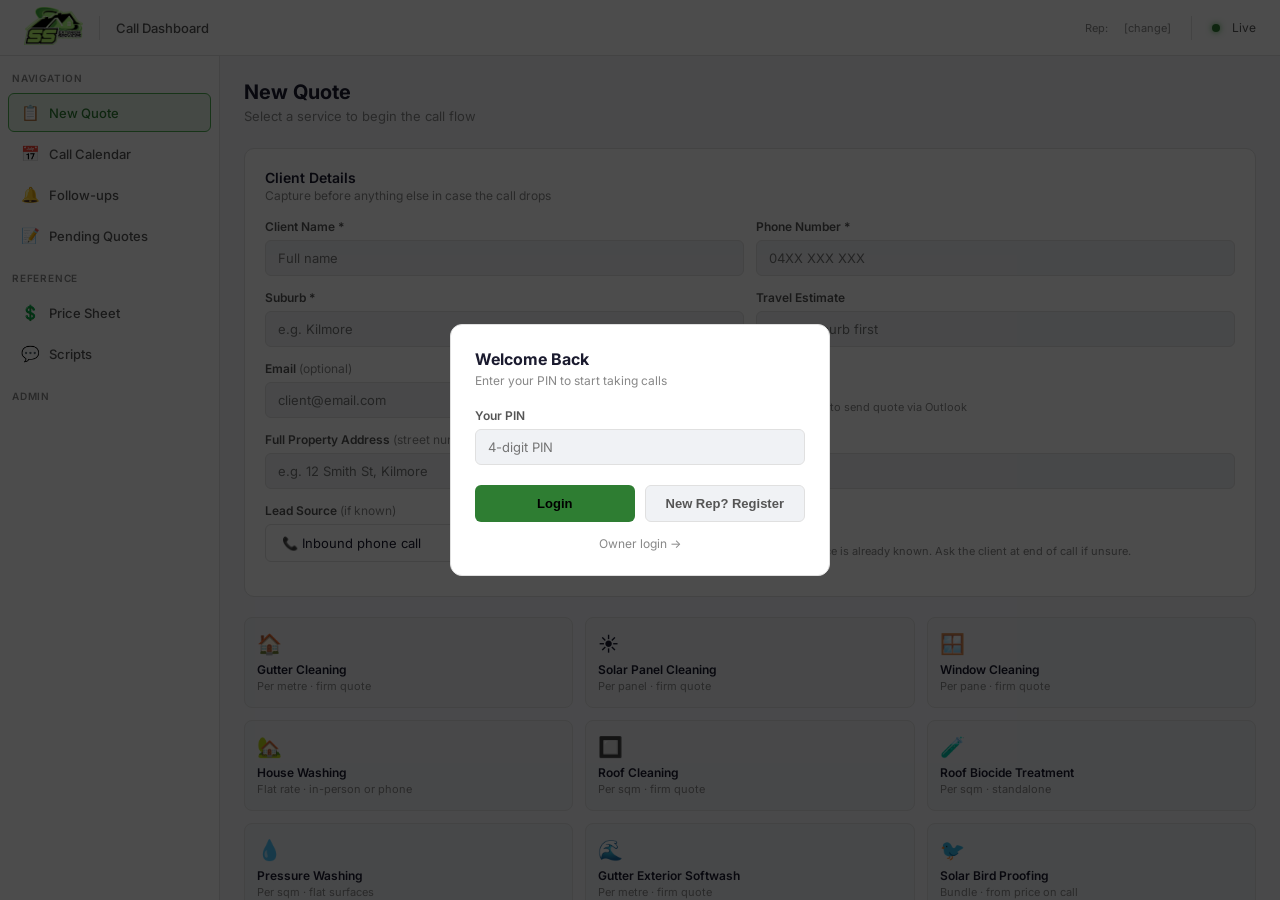
==== commit c40d00f1: "Rollback broken Phase 4 production build" ====
--- a/index_broken_phase4.html
+++ b/index_broken_phase4.html
@@ -752,568 +752,6 @@
   .cal-cell.today .cal-day-num { color: var(--ss-green); }
   .cal-dot { font-size:10px; white-space:nowrap; overflow:hidden; text-overflow:ellipsis; color:var(--ss-green); font-weight:600; margin-top:1px; }
   .cal-more { font-size:9px; color:var(--text3); margin-top:1px; }
-
-  /* ═══════════════════════════════════════════════════════════════
-     AI QUOTE WORKSPACE — Phase 3
-     All selectors prefixed with .aiw- to avoid collisions
-  ═══════════════════════════════════════════════════════════════ */
-
-  /* Mode selector tabs */
-  .aiw-mode-bar {
-    display: flex;
-    gap: 0;
-    margin-bottom: 20px;
-    border: 1px solid var(--border);
-    border-radius: 8px;
-    overflow: hidden;
-    width: fit-content;
-  }
-  .aiw-mode-tab {
-    padding: 9px 18px;
-    font-size: 13px;
-    font-weight: 600;
-    cursor: pointer;
-    background: var(--surface2);
-    color: var(--text2);
-    border: none;
-    transition: background 0.15s, color 0.15s;
-    display: flex;
-    align-items: center;
-    gap: 7px;
-  }
-  .aiw-mode-tab.active {
-    background: var(--ss-green);
-    color: #fff;
-  }
-  .aiw-mode-tab:not(.active):hover { background: #e8e8ec; }
-
-  /* Two-column workspace layout */
-  .aiw-workspace {
-    display: grid;
-    grid-template-columns: 420px 1fr;
-    gap: 16px;
-    align-items: start;
-  }
-  @media (max-width: 900px) {
-    .aiw-workspace { grid-template-columns: 1fr; }
-  }
-
-  /* Left panel */
-  .aiw-left { display: flex; flex-direction: column; gap: 12px; }
-
-  /* Notes textarea */
-  .aiw-notes-textarea {
-    width: 100%;
-    min-height: 160px;
-    padding: 12px;
-    border: 1px solid var(--border);
-    border-radius: 8px;
-    font-family: inherit;
-    font-size: 13px;
-    resize: vertical;
-    line-height: 1.55;
-    color: var(--text);
-    background: #fff;
-    transition: border-color 0.15s;
-    box-sizing: border-box;
-  }
-  .aiw-notes-textarea:focus {
-    outline: none;
-    border-color: var(--ss-green);
-    box-shadow: 0 0 0 2px rgba(46,125,50,0.1);
-  }
-  .aiw-notes-textarea::placeholder { color: var(--text3); }
-
-  /* Analyse button */
-  .aiw-analyse-btn {
-    background: var(--ss-green);
-    color: #fff;
-    border: none;
-    border-radius: 8px;
-    padding: 11px 20px;
-    font-size: 13px;
-    font-weight: 700;
-    cursor: pointer;
-    display: flex;
-    align-items: center;
-    gap: 8px;
-    transition: background 0.15s;
-  }
-  .aiw-analyse-btn:hover:not(:disabled) { background: #1b5e20; }
-  .aiw-analyse-btn:disabled { background: #9e9e9e; cursor: not-allowed; }
-
-  .aiw-btn-row {
-    display: flex;
-    gap: 8px;
-    align-items: center;
-    flex-wrap: wrap;
-  }
-
-  .aiw-clear-btn {
-    background: none;
-    border: 1px solid var(--border);
-    border-radius: 8px;
-    padding: 10px 14px;
-    font-size: 12px;
-    font-weight: 600;
-    color: var(--text2);
-    cursor: pointer;
-  }
-  .aiw-clear-btn:hover { background: var(--surface2); }
-
-  .aiw-char-count {
-    font-size: 11px;
-    color: var(--text3);
-    margin-left: auto;
-  }
-  .aiw-char-count.warn { color: var(--amber); }
-
-  /* Status banner inside left panel */
-  .aiw-status-banner {
-    border-radius: 8px;
-    padding: 10px 12px;
-    font-size: 12px;
-    font-weight: 600;
-    display: flex;
-    align-items: center;
-    gap: 8px;
-  }
-  .aiw-status-banner.loading { background: #e3f2fd; color: #1565c0; }
-  .aiw-status-banner.error   { background: var(--red-bg); color: var(--red); }
-  .aiw-status-banner.success { background: var(--green-bg); color: var(--green); }
-  .aiw-status-banner.recover { background: var(--amber-bg); color: var(--amber); }
-
-  /* Notes history */
-  .aiw-history-item {
-    background: var(--surface2);
-    border: 1px solid var(--border);
-    border-radius: 7px;
-    padding: 9px 11px;
-    font-size: 12px;
-    color: var(--text2);
-    line-height: 1.5;
-  }
-  .aiw-history-item .aiw-hist-meta {
-    font-size: 10px;
-    color: var(--text3);
-    margin-bottom: 4px;
-    font-weight: 600;
-    text-transform: uppercase;
-    letter-spacing: 0.05em;
-  }
-  .aiw-history-item .aiw-hist-text {
-    white-space: pre-wrap;
-    word-break: break-word;
-    max-height: 80px;
-    overflow: hidden;
-    position: relative;
-  }
-  .aiw-history-item .aiw-hist-text.expanded { max-height: none; }
-  .aiw-hist-expand {
-    font-size: 10px;
-    color: var(--ss-green);
-    cursor: pointer;
-    font-weight: 600;
-    margin-top: 2px;
-    display: inline-block;
-  }
-
-  /* Right panel */
-  .aiw-right { display: flex; flex-direction: column; gap: 12px; }
-
-  /* Section label */
-  .aiw-section-label {
-    font-size: 10px;
-    font-weight: 700;
-    letter-spacing: 0.08em;
-    text-transform: uppercase;
-    color: var(--text3);
-    margin-bottom: 8px;
-  }
-
-  /* Customer / property editable fields */
-  .aiw-field-grid {
-    display: grid;
-    grid-template-columns: 1fr 1fr;
-    gap: 8px;
-  }
-  .aiw-field-group { display: flex; flex-direction: column; gap: 3px; }
-  .aiw-field-label {
-    font-size: 10px;
-    font-weight: 700;
-    text-transform: uppercase;
-    letter-spacing: 0.06em;
-    color: var(--text3);
-  }
-  .aiw-field-input {
-    width: 100%;
-    padding: 7px 10px;
-    border: 1px solid var(--border);
-    border-radius: 6px;
-    font-family: inherit;
-    font-size: 13px;
-    color: var(--text);
-    background: #fff;
-    box-sizing: border-box;
-    transition: border-color 0.12s;
-  }
-  .aiw-field-input:focus { outline: none; border-color: var(--ss-green); }
-  .aiw-field-input.ai-filled { border-color: #a5d6a7; background: #f9fff9; }
-  .aiw-field-input.uncertain { border-color: #ffe082; background: #fffde7; }
-
-  /* Service card */
-  .aiw-service-card {
-    background: #fff;
-    border: 1px solid var(--border);
-    border-radius: 9px;
-    overflow: hidden;
-  }
-  .aiw-service-card.has-escalation { border-color: #ef9a9a; }
-
-  .aiw-service-header {
-    display: flex;
-    align-items: center;
-    justify-content: space-between;
-    padding: 10px 14px;
-    background: var(--surface2);
-    border-bottom: 1px solid var(--border);
-    gap: 8px;
-  }
-  .aiw-service-name {
-    font-size: 13px;
-    font-weight: 700;
-    color: var(--text);
-  }
-  .aiw-service-basis {
-    font-size: 10px;
-    color: var(--text3);
-    font-weight: 500;
-  }
-  .aiw-service-remove {
-    border: none;
-    background: none;
-    color: var(--text3);
-    cursor: pointer;
-    font-size: 15px;
-    padding: 2px 4px;
-    border-radius: 4px;
-    line-height: 1;
-    margin-left: auto;
-  }
-  .aiw-service-remove:hover { background: var(--red-bg); color: var(--red); }
-
-  .aiw-service-body { padding: 12px 14px; display: flex; flex-direction: column; gap: 8px; }
-
-  /* Status pill */
-  .aiw-pill {
-    display: inline-flex;
-    align-items: center;
-    gap: 4px;
-    padding: 2px 8px;
-    border-radius: 12px;
-    font-size: 10px;
-    font-weight: 700;
-    text-transform: uppercase;
-    letter-spacing: 0.04em;
-    white-space: nowrap;
-  }
-  .aiw-pill.ready   { background: var(--green-bg); color: var(--green); }
-  .aiw-pill.missing { background: var(--amber-bg); color: var(--amber); }
-  .aiw-pill.escalate { background: var(--red-bg); color: var(--red); }
-  .aiw-pill.manual  { background: var(--blue-bg); color: var(--blue); }
-
-  /* Field rows inside service card */
-  .aiw-answers-grid {
-    display: grid;
-    grid-template-columns: 1fr 1fr;
-    gap: 8px;
-  }
-  .aiw-answer-field { display: flex; flex-direction: column; gap: 3px; }
-  .aiw-answer-label {
-    font-size: 10px;
-    font-weight: 700;
-    text-transform: uppercase;
-    letter-spacing: 0.05em;
-    color: var(--text3);
-    display: flex;
-    align-items: center;
-    gap: 4px;
-  }
-  .aiw-req-marker { color: var(--red); font-size: 10px; }
-  .aiw-answer-select, .aiw-answer-input {
-    width: 100%;
-    padding: 7px 9px;
-    border: 1px solid var(--border);
-    border-radius: 6px;
-    font-family: inherit;
-    font-size: 12px;
-    color: var(--text);
-    background: #fff;
-    box-sizing: border-box;
-    transition: border-color 0.12s;
-  }
-  .aiw-answer-select:focus, .aiw-answer-input:focus {
-    outline: none;
-    border-color: var(--ss-green);
-  }
-  .aiw-answer-select.ai-filled, .aiw-answer-input.ai-filled { border-color: #a5d6a7; background: #f9fff9; }
-  .aiw-answer-select.missing-required, .aiw-answer-input.missing-required { border-color: #ef9a9a; background: #fff5f5; }
-  .aiw-answer-select.uncertain { border-color: #ffe082; }
-
-  .aiw-scope-notes {
-    width: 100%;
-    padding: 7px 9px;
-    border: 1px solid var(--border);
-    border-radius: 6px;
-    font-family: inherit;
-    font-size: 12px;
-    resize: vertical;
-    min-height: 54px;
-    box-sizing: border-box;
-    color: var(--text);
-    line-height: 1.4;
-  }
-  .aiw-scope-notes:focus { outline: none; border-color: var(--ss-green); }
-
-  /* Evidence / source collapsible */
-  .aiw-evidence-toggle {
-    font-size: 10px;
-    color: var(--text3);
-    cursor: pointer;
-    display: inline-flex;
-    align-items: center;
-    gap: 3px;
-  }
-  .aiw-evidence-toggle:hover { color: var(--ss-green); }
-  .aiw-evidence-panel {
-    background: #f8f9fa;
-    border: 1px solid var(--border);
-    border-radius: 6px;
-    padding: 8px 10px;
-    font-size: 11px;
-    color: var(--text2);
-    display: none;
-  }
-  .aiw-evidence-panel.open { display: block; }
-  .aiw-evidence-row { margin-bottom: 4px; }
-  .aiw-evidence-key { font-weight: 700; color: var(--text3); }
-  .aiw-evidence-val { color: var(--text); font-style: italic; }
-
-  /* Escalation warning box */
-  .aiw-escalation-box {
-    background: var(--red-bg);
-    border: 1px solid #ef9a9a;
-    border-radius: 7px;
-    padding: 9px 11px;
-    font-size: 12px;
-    color: var(--red);
-    font-weight: 600;
-  }
-
-  /* Metres exact display */
-  .aiw-metres-banner {
-    background: #e3f2fd;
-    border: 1px solid #90caf9;
-    border-radius: 7px;
-    padding: 8px 11px;
-    font-size: 12px;
-    color: #1565c0;
-  }
-  .aiw-metres-banner strong { font-size: 14px; }
-
-  /* Missing info panel */
-  .aiw-missing-item {
-    display: flex;
-    align-items: flex-start;
-    gap: 8px;
-    padding: 7px 10px;
-    border-radius: 7px;
-    margin-bottom: 5px;
-    cursor: pointer;
-    transition: background 0.1s;
-  }
-  .aiw-missing-item:hover { background: var(--surface2); }
-  .aiw-missing-item.required { border-left: 3px solid var(--red); }
-  .aiw-missing-item.recommended { border-left: 3px solid var(--amber); }
-  .aiw-missing-item.optional { border-left: 3px solid var(--border); }
-
-  .aiw-question-box {
-    background: var(--blue-bg);
-    border: 1px solid #90caf9;
-    border-radius: 8px;
-    padding: 10px 12px;
-    margin-bottom: 6px;
-  }
-  .aiw-question-label {
-    font-size: 10px;
-    font-weight: 700;
-    text-transform: uppercase;
-    letter-spacing: 0.06em;
-    color: #1565c0;
-    margin-bottom: 4px;
-  }
-  .aiw-question-text {
-    font-size: 13px;
-    color: var(--text);
-    font-weight: 600;
-    line-height: 1.4;
-  }
-
-  /* Readiness status */
-  .aiw-readiness-bar {
-    display: flex;
-    align-items: center;
-    gap: 10px;
-    padding: 12px 14px;
-    border-radius: 9px;
-    font-size: 13px;
-    font-weight: 700;
-  }
-  .aiw-readiness-bar.ready   { background: var(--green-bg); color: var(--green); }
-  .aiw-readiness-bar.partial { background: var(--amber-bg); color: var(--amber); }
-  .aiw-readiness-bar.blocked { background: var(--red-bg);   color: var(--red); }
-
-  /* Build quote button */
-  .aiw-build-btn {
-    width: 100%;
-    padding: 13px;
-    background: #14532d;
-    color: #fff;
-    border: none;
-    border-radius: 9px;
-    font-size: 14px;
-    font-weight: 800;
-    cursor: pointer;
-    transition: background 0.15s;
-    display: flex;
-    align-items: center;
-    justify-content: center;
-    gap: 8px;
-  }
-  .aiw-build-btn:hover:not(:disabled) { background: #0d3b1e; }
-  .aiw-build-btn:disabled { background: #9e9e9e; cursor: not-allowed; }
-
-  .aiw-add-service-btn {
-    width: 100%;
-    padding: 9px;
-    background: none;
-    border: 1px dashed var(--border);
-    border-radius: 8px;
-    color: var(--text2);
-    font-size: 12px;
-    font-weight: 600;
-    cursor: pointer;
-    transition: border-color 0.15s, color 0.15s;
-  }
-  .aiw-add-service-btn:hover { border-color: var(--ss-green); color: var(--ss-green); }
-
-  /* Add service picker popover */
-  .aiw-service-picker {
-    background: #fff;
-    border: 1px solid var(--border);
-    border-radius: 9px;
-    padding: 10px;
-    display: grid;
-    grid-template-columns: 1fr 1fr;
-    gap: 6px;
-  }
-  .aiw-service-pick-btn {
-    padding: 8px 10px;
-    border: 1px solid var(--border);
-    border-radius: 7px;
-    background: var(--surface2);
-    cursor: pointer;
-    font-size: 12px;
-    font-weight: 600;
-    color: var(--text);
-    text-align: left;
-    transition: all 0.12s;
-  }
-  .aiw-service-pick-btn:hover { border-color: var(--ss-green); background: var(--green-bg); color: var(--green); }
-
-  /* Build quote preview modal */
-  .aiw-payload-section {
-    background: #1a1a2e;
-    color: #e8e8f0;
-    font-family: 'JetBrains Mono', 'Courier New', monospace;
-    font-size: 11px;
-    padding: 12px;
-    border-radius: 7px;
-    overflow-x: auto;
-    white-space: pre;
-    max-height: 300px;
-    overflow-y: auto;
-    display: none;
-  }
-  .aiw-payload-section.open { display: block; }
-
-  /* Spinner animation */
-  @keyframes aiw-spin {
-    to { transform: rotate(360deg); }
-  }
-  .aiw-spinner {
-    width: 14px; height: 14px;
-    border: 2px solid rgba(255,255,255,0.3);
-    border-top-color: currentColor;
-    border-radius: 50%;
-    animation: aiw-spin 0.7s linear infinite;
-    display: inline-block;
-    flex-shrink: 0;
-  }
-
-  .aiw-assumption-box {
-    background: var(--surface2);
-    border: 1px solid var(--border);
-    border-radius: 7px;
-    padding: 8px 11px;
-    font-size: 12px;
-    color: var(--text2);
-  }
-
-  .aiw-unsupported-box {
-    background: var(--red-bg);
-    border: 1px solid #ef9a9a;
-    border-radius: 7px;
-    padding: 8px 11px;
-    font-size: 12px;
-    color: var(--red);
-  }
-
-  /* empty state */
-  .aiw-empty-state {
-    text-align: center;
-    padding: 32px 16px;
-    color: var(--text3);
-  }
-  .aiw-empty-icon { font-size: 36px; margin-bottom: 8px; }
-  .aiw-empty-label { font-size: 13px; font-weight: 600; }
-  .aiw-empty-sub { font-size: 12px; margin-top: 4px; }
-
-  .aiw-recovery-bar {
-    background: var(--amber-bg);
-    border: 1px solid #ffe082;
-    border-radius: 8px;
-    padding: 10px 14px;
-    display: flex;
-    align-items: center;
-    gap: 10px;
-    font-size: 12px;
-    color: var(--amber);
-    font-weight: 600;
-    margin-bottom: 8px;
-  }
-  .aiw-recovery-bar button {
-    padding: 5px 10px;
-    border-radius: 6px;
-    border: 1px solid var(--amber);
-    background: none;
-    cursor: pointer;
-    font-size: 11px;
-    font-weight: 700;
-    color: var(--amber);
-  }
-  .aiw-recovery-bar button:hover { background: var(--amber-bg); }
-
 </style>
 </head>
 <body>
@@ -1370,151 +808,6 @@
 
       <!-- ==================== NEW QUOTE PAGE ==================== -->
       <div class="page active" id="page-quotes">
-
-        <!-- Quote mode selector -->
-        <div class="aiw-mode-bar" id="aiw-mode-bar" style="margin-bottom:20px;">
-          <button class="aiw-mode-tab active" id="aiw-tab-ai" onclick="aiwSetMode('ai')">
-            🤖 AI Assisted
-          </button>
-          <button class="aiw-mode-tab" id="aiw-tab-manual" onclick="aiwSetMode('manual')">
-            📋 Manual Quote
-          </button>
-        </div>
-
-        <!-- ══════ PHASE 3: AI WORKSPACE ══════ -->
-        <div id="ai-workspace-view" style="display:none;">
-          <div class="page-title">New Quote</div>
-
-          <!-- Recovery banner (shown when localStorage session found) -->
-          <div id="aiw-recovery-bar" class="aiw-recovery-bar" style="display:none;">
-            <span>⚡</span>
-            <span id="aiw-recovery-msg">An unfinished AI quote session was found.</span>
-            <button onclick="aiwRestoreSession()">Restore session</button>
-            <button onclick="aiwDiscardSession()">Discard</button>
-          </div>
-
-          <div class="aiw-workspace">
-
-            <!-- ── LEFT PANEL ────────────────────────────────── -->
-            <div class="aiw-left">
-
-              <!-- Notes input card -->
-              <div class="card">
-                <div class="card-title" style="margin-bottom:4px;">Customer Conversation Notes</div>
-                <div style="font-size:11px;color:var(--text3);margin-bottom:10px;">Type or paste what the customer tells you. Information can be entered in any order. Press <kbd style="background:#f0f0f0;border:1px solid #ddd;border-radius:3px;padding:1px 4px;font-size:10px;">Ctrl+Enter</kbd> to analyse.</div>
-                <textarea
-                  id="aiw-notes-textarea"
-                  class="aiw-notes-textarea"
-                  placeholder="e.g. Customer has a single-storey Colorbond home in Wallan. Gutters last cleaned about two years ago. Approximately 55 metres of guttering. No gutter guard. Also wants 18 solar panels cleaned..."
-                  oninput="aiwOnNotesInput()"
-                  onkeydown="if((event.ctrlKey||event.metaKey)&&event.key==='Enter'){event.preventDefault();aiwAnalyse();}"
-                  aria-label="Customer conversation notes"
-                ></textarea>
-                <div class="aiw-btn-row" style="margin-top:8px;">
-                  <button class="aiw-analyse-btn" id="aiw-analyse-btn" onclick="aiwAnalyse()">
-                    <span id="aiw-analyse-icon">⚡</span>
-                    <span id="aiw-analyse-label">Analyse Notes</span>
-                  </button>
-                  <button class="aiw-clear-btn" onclick="aiwClearCurrentNotes()" title="Clear current notes">✕ Clear</button>
-                  <span class="aiw-char-count" id="aiw-char-count">0 / 8000</span>
-                </div>
-                <div id="aiw-status-banner" style="display:none;margin-top:8px;"></div>
-              </div>
-
-              <!-- Notes history card -->
-              <div class="card" id="aiw-history-card" style="display:none;">
-                <div class="aiw-section-label">Notes History</div>
-                <div id="aiw-history-list" style="display:flex;flex-direction:column;gap:6px;"></div>
-              </div>
-
-            </div>
-
-            <!-- ── RIGHT PANEL ───────────────────────────────── -->
-            <div class="aiw-right">
-
-              <!-- Empty / prompt state -->
-              <div class="card" id="aiw-empty-card">
-                <div class="aiw-empty-state">
-                  <div class="aiw-empty-icon">🤖</div>
-                  <div class="aiw-empty-label">AI Quote Workspace</div>
-                  <div class="aiw-empty-sub">Enter conversation notes on the left and click Analyse.<br>Extracted information will appear here for review.</div>
-                </div>
-              </div>
-
-              <!-- Customer & property card (shown after first extraction) -->
-              <div class="card" id="aiw-customer-card" style="display:none;">
-                <div class="card-header" style="margin-bottom:12px;">
-                  <div class="card-title">Customer &amp; Property</div>
-                  <span class="aiw-pill" id="aiw-customer-pill" style="background:var(--surface2);color:var(--text3);">Not synced</span>
-                </div>
-                <div class="aiw-field-grid">
-                  <div class="aiw-field-group">
-                    <label class="aiw-field-label" for="aiw-f-name">Name</label>
-                    <input class="aiw-field-input" id="aiw-f-name" type="text" placeholder="Full name" oninput="aiwSyncCustomerField('name',this.value)" aria-label="Customer name">
-                  </div>
-                  <div class="aiw-field-group">
-                    <label class="aiw-field-label" for="aiw-f-phone">Phone</label>
-                    <input class="aiw-field-input" id="aiw-f-phone" type="text" placeholder="04XX XXX XXX" oninput="aiwSyncCustomerField('phone',this.value)" aria-label="Phone number">
-                  </div>
-                  <div class="aiw-field-group">
-                    <label class="aiw-field-label" for="aiw-f-email">Email</label>
-                    <input class="aiw-field-input" id="aiw-f-email" type="email" placeholder="client@email.com" oninput="aiwSyncCustomerField('email',this.value)" aria-label="Email address">
-                  </div>
-                  <div class="aiw-field-group">
-                    <label class="aiw-field-label" for="aiw-f-suburb">Suburb</label>
-                    <input class="aiw-field-input" id="aiw-f-suburb" type="text" placeholder="e.g. Wallan" oninput="aiwSyncCustomerField('suburb',this.value)" aria-label="Suburb">
-                  </div>
-                  <div class="aiw-field-group" style="grid-column:span 2;">
-                    <label class="aiw-field-label" for="aiw-f-address">Address</label>
-                    <input class="aiw-field-input" id="aiw-f-address" type="text" placeholder="Street address" oninput="aiwSyncCustomerField('address',this.value)" aria-label="Property address">
-                  </div>
-                </div>
-              </div>
-
-              <!-- Services section (populated dynamically) -->
-              <div id="aiw-services-section" style="display:none;">
-                <div style="display:flex;align-items:center;justify-content:space-between;margin-bottom:8px;">
-                  <div class="aiw-section-label" style="margin:0;">Extracted Services</div>
-                  <button class="aiw-clear-btn" style="font-size:11px;padding:5px 10px;" onclick="aiwShowAddService()">＋ Add Service</button>
-                </div>
-                <div id="aiw-services-list"></div>
-                <!-- Add service picker (hidden by default) -->
-                <div id="aiw-service-picker" style="display:none;margin-top:8px;">
-                  <div style="font-size:11px;color:var(--text3);margin-bottom:8px;">Select a service to add manually:</div>
-                  <div class="aiw-service-picker" id="aiw-service-picker-grid"></div>
-                  <button class="aiw-clear-btn" style="width:100%;margin-top:6px;text-align:center;" onclick="document.getElementById('aiw-service-picker').style.display='none'">Cancel</button>
-                </div>
-              </div>
-
-              <!-- Missing information panel -->
-              <div class="card" id="aiw-missing-card" style="display:none;">
-                <div class="card-title" style="margin-bottom:12px;">Missing &amp; Suggested</div>
-                <div id="aiw-missing-content"></div>
-              </div>
-
-              <!-- Assumptions / warnings -->
-              <div class="card" id="aiw-assumptions-card" style="display:none;">
-                <div class="card-title" style="margin-bottom:8px;">Assumptions &amp; Notes</div>
-                <div id="aiw-assumptions-content"></div>
-              </div>
-
-              <!-- Readiness + Build Quote -->
-              <div class="card" id="aiw-readiness-card" style="display:none;">
-                <div id="aiw-readiness-bar" class="aiw-readiness-bar partial" style="margin-bottom:12px;">
-                  <span id="aiw-readiness-icon">⏳</span>
-                  <span id="aiw-readiness-label">Enter notes to begin</span>
-                </div>
-                <button class="aiw-build-btn" id="aiw-build-btn" onclick="aiwBuildQuote()" disabled>
-                  🏗️ Build Quote
-                </button>
-                <div style="font-size:11px;color:var(--text3);text-align:center;margin-top:6px;" id="aiw-build-hint"></div>
-              </div>
-
-            </div><!-- /aiw-right -->
-          </div><!-- /aiw-workspace -->
-        </div><!-- /ai-workspace-view -->
-        <!-- ══════ END AI WORKSPACE ══════ -->
-
         <div id="service-select-view">
           <div class="page-title">New Quote</div>
           <div class="page-subtitle">Select a service to begin the call flow</div>
@@ -2516,16 +1809,8 @@
       'Additional structures included if selected'
     ],
     calcQuote: (a) => {
-      const bedroomKey = a.bedrooms ? (a.bedrooms === '5+ bed' ? '5+' : a.bedrooms.replace(' bed','')) : null;
-      // Phase 4: support exact metre override when supplied and valid
-      const exactMetres = Number(a.gutterMetresExact);
-      const usingExactMetres = Number.isFinite(exactMetres) && exactMetres > 0;
-      const metres = usingExactMetres
-        ? Math.round(exactMetres)
-        : (BEDROOM_TO_METRES[bedroomKey] || 62);
-      const metresBasis = usingExactMetres
-        ? `Based on ${metres} metres stated`
-        : `Est. linear metres (${bedroomKey || '?'} bed avg)`;
+      const bedroomKey = a.bedrooms === '5+ bed' ? '5+' : a.bedrooms.replace(' bed','');
+      const metres = BEDROOM_TO_METRES[bedroomKey] || 62;
       const storeyRate = a.storeys === 'Single storey' ? 3.00 : 6.00;
       const guardMult = a.gutter_guard === 'Yes' ? 2 : 1;
       const debrisMult = a.debris === '1–3 years ago' ? 1.5 : a.debris === '3+ years ago / never' ? 2 : 1;
@@ -2546,7 +1831,7 @@
       });
       return {
         lines: [
-          { label: metresBasis, value: `${metres}m` },
+          { label: `Est. linear metres (${bedroomKey} bed avg)`, value: `${metres}m` },
           { label: `Rate (${a.storeys})`, value: `$${storeyRate.toFixed(2)}/m` },
           a.gutter_guard === 'Yes' ? { label: 'Gutter guard multiplier', value: '×2' } : null,
           debrisMult > 1 ? { label: 'Debris multiplier', value: `×${debrisMult}` } : null,
@@ -3439,9 +2724,54 @@
   }));
 }
 
-// saveQuoteToCRMWithOverride is defined later in the AI workspace section
-// with support for a custom notes parameter. The manual workflow (saveMultiQuoteToCRM)
-// calls it without customNotes which triggers the default note string.
+async function saveQuoteToCRMWithOverride(total, svcLabel, lineItems) {
+  try {
+    const quoteId = 'Q-' + Date.now();
+    let clientId = null;
+    const existingRes = await fetch(
+      `${SUPABASE_URL}/rest/v1/clients?phone=eq.${encodeURIComponent(clientInfo.phone)}&select=id`,
+      { headers: { 'apikey': SUPABASE_KEY, 'Authorization': `Bearer ${SUPABASE_KEY}` } }
+    );
+    const existing = await existingRes.json();
+    if (existing && existing.length > 0) {
+      clientId = existing[0].id;
+      if (clientInfo.address || clientInfo.email) {
+        await fetch(`${SUPABASE_URL}/rest/v1/clients?id=eq.${clientId}`, {
+          method: 'PATCH',
+          headers: { 'apikey': SUPABASE_KEY, 'Authorization': `Bearer ${SUPABASE_KEY}`, 'Content-Type': 'application/json' },
+          body: JSON.stringify({ ...(clientInfo.address && { address: clientInfo.address }), ...(clientInfo.email && { email: clientInfo.email }) })
+        });
+      }
+    } else {
+      const nc = await fetch(`${SUPABASE_URL}/rest/v1/clients`, {
+        method: 'POST',
+        headers: { 'apikey': SUPABASE_KEY, 'Authorization': `Bearer ${SUPABASE_KEY}`, 'Content-Type': 'application/json', 'Prefer': 'return=representation' },
+        body: JSON.stringify({ id: 'C-' + Date.now(), name: clientInfo.name, phone: clientInfo.phone, email: clientInfo.email || null, address: clientInfo.address || null, suburb: clientInfo.suburb, status: 'lead', source: clientInfo.source || 'phone-call', created_at: new Date().toISOString() })
+      });
+      const ncData = await nc.json();
+      if (ncData && ncData[0]) clientId = ncData[0].id;
+    }
+
+    const quoteRes = await fetch(`${SUPABASE_URL}/rest/v1/quotes`, {
+      method: 'POST',
+      headers: { 'apikey': SUPABASE_KEY, 'Authorization': `Bearer ${SUPABASE_KEY}`, 'Content-Type': 'application/json', 'Prefer': 'return=representation' },
+      body: JSON.stringify({
+        id: quoteId, client: clientInfo.name, date: localToday(), total,
+        status: 'pending', items: lineItems,
+        notes: `Phone quote via Call Dashboard. Services: ${svcLabel}. Address: ${clientInfo.address || clientInfo.suburb}. Travel included. Source: ${clientInfo.source || 'phone-call'}. Rep: ${currentRep ? currentRep.name : 'unknown'}.`,
+        created_at: new Date().toISOString()
+      })
+    });
+
+    if (!quoteRes.ok) { const e = await quoteRes.text(); console.error('Quote save error:', e); throw new Error(e); }
+    showToast('Quote saved to CRM ✓');
+    showMarketingHubPrompt(clientInfo.name, 'pending');
+    showQuoteSuccessScreen('saved');
+  } catch(e) {
+    showToast('Saved locally — check CRM connection');
+    console.error(e);
+  }
+}
 
 function showQuoteSuccessScreen(mode) {
   const existing = document.getElementById('quote-success-screen');
@@ -6168,2171 +5498,6 @@
   }).catch(()=>{});
   openAddFollowUp();
 }
-
-// ============================================================
-// PHASE 3 — AI QUOTE WORKSPACE
-// ============================================================
-
-// ── Service catalogue (client-side mirror of server catalogue) ─────────────
-// Field definitions — used to render editable service cards without
-// any pricing information. Allowed values match _serviceCatalogue.js exactly.
-const AIW_CATALOGUE = {
-  'gutter-cleaning': {
-    displayName: 'Gutter Cleaning', pricingBasis: 'Per linear metre',
-    requiredForPricing: ['storeys','bedrooms','gutter_guard','debris'],
-    recommendedForPricing: ['access'],
-    optionalForPricing: ['structures','gutterMetresExact'],
-    fields: {
-      storeys:         { label:'Storeys', type:'enum', values:['Single storey','Double storey','3+ storeys','Commercial / Industrial'] },
-      bedrooms:        { label:'Bedrooms', type:'enum', values:['2 bed','3 bed','4 bed','5+ bed'] },
-      gutterMetresExact: { label:'Exact metres (override)', type:'number', hint:'If known — overrides bedroom estimate when pricing' },
-      gutter_guard:    { label:'Gutter guard', type:'enum', values:['No','Yes'] },
-      debris:          { label:'Last cleaned', type:'enum', values:['Less than 12 months','1–3 years ago','3+ years ago / never'] },
-      access:          { label:'Access', type:'enum', values:['No','Yes — difficult access'] },
-      structures:      { label:'Additional structures', type:'array-summary' }
-    },
-    escalations: [
-      { field:'storeys', value:'3+ storeys', action:'custom-quote' },
-      { field:'storeys', value:'Commercial / Industrial', action:'custom-quote' }
-    ]
-  },
-  'solar-cleaning': {
-    displayName: 'Solar Panel Cleaning', pricingBasis: 'Per panel',
-    requiredForPricing: ['panels','storeys','last_clean'],
-    recommendedForPricing: ['hard_access'],
-    optionalForPricing: [],
-    fields: {
-      panels:      { label:'Panel count', type:'number' },
-      storeys:     { label:'Storeys', type:'enum', values:['Single storey','Double storey','3+ storeys','Commercial / Industrial'] },
-      last_clean:  { label:'Last professionally cleaned', type:'enum', values:['Less than 1 year ago','1–2 years ago','2–4 years ago','4+ years ago / never cleaned'] },
-      hard_access: { label:'Difficult access (double storey)', type:'enum', values:['No — standard access','Yes — difficult access'] }
-    },
-    escalations: [
-      { field:'storeys', value:'3+ storeys', action:'custom-quote' },
-      { field:'storeys', value:'Commercial / Industrial', action:'custom-quote' }
-    ]
-  },
-  'window-cleaning': {
-    displayName: 'Window Cleaning', pricingBasis: 'Per pane',
-    requiredForPricing: ['storeys','windows','scope','post_construction'],
-    recommendedForPricing: ['flyscreens'],
-    optionalForPricing: [],
-    fields: {
-      storeys:           { label:'Storeys', type:'enum', values:['Single storey','Double storey','3+ storeys','Commercial / Industrial'] },
-      windows:           { label:'Window panes', type:'number' },
-      scope:             { label:'Scope', type:'enum', values:['Exterior only','Interior + exterior'] },
-      post_construction: { label:'Post-construction', type:'enum', values:['No — standard clean','Yes — post-construction'] },
-      flyscreens:        { label:'Flyscreens', type:'enum', values:['No','Yes — include flyscreens'] }
-    },
-    escalations: [
-      { field:'storeys', value:'3+ storeys', action:'custom-quote' },
-      { field:'storeys', value:'Commercial / Industrial', action:'custom-quote' }
-    ]
-  },
-  'house-washing': {
-    displayName: 'House Washing', pricingBasis: 'Flat rate by storeys',
-    requiredForPricing: ['storeys','suburb_check','staining'],
-    recommendedForPricing: ['patio'],
-    optionalForPricing: [],
-    fields: {
-      storeys:      { label:'Storeys', type:'enum', values:['Single storey','Double storey','3+ storeys','Commercial / Industrial'] },
-      suburb_check: { label:'Distance from Kilmore', type:'enum', values:['Within 30km of Kilmore → In-person quote','More than 30km from Kilmore → Phone quote'] },
-      staining:     { label:'Staining type', type:'enum', values:['Organic growth only (moss, algae, dirt)','Non-organic staining (rust, oil, paint, etc.)'] },
-      patio:        { label:'Patio / veranda', type:'enum', values:['No patio','Yes — single patio/veranda','Yes — multiple / large areas'] }
-    },
-    escalations: [
-      { field:'staining', value:'Non-organic staining (rust, oil, paint, etc.)', action:'custom-quote' },
-      { field:'suburb_check', value:'Within 30km of Kilmore → In-person quote', action:'in-person-quote' }
-    ]
-  },
-  'roof-cleaning': {
-    displayName: 'Roof Cleaning', pricingBasis: 'Per sqm',
-    requiredForPricing: ['storeys','roof_type','age','bedrooms'],
-    recommendedForPricing: [],
-    optionalForPricing: ['biocide'],
-    fields: {
-      storeys:   { label:'Storeys', type:'enum', values:['Single storey','Double storey','3+ storeys','Commercial / Industrial'] },
-      roof_type: { label:'Roof type', type:'enum', values:['Concrete tiles','Terra cotta tiles','Colorbond / metal'] },
-      age:       { label:'Property age', type:'enum', values:['Under 10 years','10–20 years','20+ years'] },
-      bedrooms:  { label:'Bedrooms', type:'enum', values:['2 bed','3 bed','4 bed','5+ bed'] },
-      biocide:   { label:'Biocide treatment', type:'enum', values:['No thanks','Yes — add biocide treatment'] }
-    },
-    escalations: [
-      { field:'storeys', value:'3+ storeys', action:'custom-quote' },
-      { field:'storeys', value:'Commercial / Industrial', action:'custom-quote' },
-      { field:'roof_type', value:'Terra cotta tiles', action:'reroute-to-roof-biocide' }
-    ]
-  },
-  'roof-biocide': {
-    displayName: 'Roof Biocide Treatment', pricingBasis: 'Per sqm',
-    requiredForPricing: ['storeys','bedrooms'],
-    recommendedForPricing: [],
-    optionalForPricing: [],
-    fields: {
-      storeys:  { label:'Storeys', type:'enum', values:['Single storey','Double storey','3+ storeys','Commercial / Industrial'] },
-      bedrooms: { label:'Bedrooms', type:'enum', values:['2 bed','3 bed','4 bed','5+ bed'] }
-    },
-    escalations: [
-      { field:'storeys', value:'3+ storeys', action:'custom-quote' },
-      { field:'storeys', value:'Commercial / Industrial', action:'custom-quote' }
-    ]
-  },
-  'pressure-washing': {
-    displayName: 'Pressure Washing', pricingBasis: 'Per sqm',
-    requiredForPricing: ['surface_type','last_wash'],
-    recommendedForPricing: ['bedrooms'],
-    optionalForPricing: ['painted_concrete','dimensions','staining','biocide'],
-    fields: {
-      surface_type:     { label:'Surface type', type:'enum', values:['Driveway','Paths around the house','Entertaining area / patio','Other'] },
-      painted_concrete: { label:'Painted concrete', type:'enum', values:['No','Yes — painted concrete'] },
-      bedrooms:         { label:'Bedrooms', type:'enum', values:['2 bed','3 bed','4 bed','5+ bed'] },
-      dimensions:       { label:'Dimensions (e.g. 6m × 10m)', type:'text' },
-      last_wash:        { label:'Last pressure washed', type:'enum', values:['Less than 1 year ago','1–3 years ago','3+ years ago / never done'] },
-      staining:         { label:'Non-organic staining', type:'enum', values:['No — dirt, grime, organic growth only','Yes — non-organic staining present'] },
-      biocide:          { label:'Biocide post-treatment', type:'enum', values:['No thanks','Yes — add biocide post-treatment'] }
-    },
-    escalations: [
-      { field:'painted_concrete', value:'Yes — painted concrete', action:'custom-quote' },
-      { field:'staining', value:'Yes — non-organic staining present', action:'custom-quote' }
-    ]
-  },
-  'gutter-softwash': {
-    displayName: 'Gutter Exterior Softwash', pricingBasis: 'Per linear metre',
-    requiredForPricing: ['storeys','bedrooms'],
-    recommendedForPricing: [],
-    optionalForPricing: [],
-    fields: {
-      storeys:  { label:'Storeys', type:'enum', values:['Single storey','Double storey','3+ storeys','Commercial / Industrial'] },
-      bedrooms: { label:'Bedrooms', type:'enum', values:['2 bed','3 bed','4 bed','5+ bed'] }
-    },
-    escalations: [
-      { field:'storeys', value:'3+ storeys', action:'custom-quote' },
-      { field:'storeys', value:'Commercial / Industrial', action:'custom-quote' }
-    ]
-  },
-  'bird-proofing': {
-    displayName: 'Solar Bird Proofing', pricingBasis: 'Bundle — gutter + solar + mesh',
-    requiredForPricing: ['panels','nesting','storeys','bedrooms'],
-    recommendedForPricing: ['gutter_guard','debris','last_clean'],
-    optionalForPricing: [],
-    fields: {
-      panels:       { label:'Panel count', type:'number' },
-      nesting:      { label:'Active nesting', type:'enum', values:['No','Yes — birds currently nesting'] },
-      storeys:      { label:'Storeys', type:'enum', values:['Single storey','Double storey','3+ storeys','Commercial / Industrial'] },
-      bedrooms:     { label:'Bedrooms', type:'enum', values:['2 bed','3 bed','4 bed','5+ bed'] },
-      gutter_guard: { label:'Gutter guard', type:'enum', values:['No','Yes'] },
-      debris:       { label:'Gutters last cleaned', type:'enum', values:['Less than 12 months','1–3 years ago','3+ years ago / never'] },
-      last_clean:   { label:'Panels last cleaned', type:'enum', values:['Less than 1 year ago','1–2 years ago','2–4 years ago','4+ years ago / never cleaned'] }
-    },
-    escalations: [
-      { field:'storeys', value:'3+ storeys', action:'custom-quote' },
-      { field:'storeys', value:'Commercial / Industrial', action:'custom-quote' }
-    ]
-  }
-};
-
-// ── localStorage keys ──────────────────────────────────────────────────────
-const AIW_LS_SESSION  = 'aiw_session';      // { sessionId, updatedAt, currentNotes, notesHistory, extraction, manualEdits, customer, property }
-
-// ── Session state ──────────────────────────────────────────────────────────
-let _aiwState = null; // The live session object
-
-function _aiwNewState() {
-  return {
-    sessionId:     'AIW-' + Date.now(),
-    currentNotes:  '',
-    notesHistory:  [],   // [{ text, timestamp }]
-    extraction:    null, // Last validated extraction from API
-    manualEdits:   {},   // { serviceIdx: { fieldName: value } }
-    customer:      { name: null, phone: null, email: null },
-    property:      { address: null, suburb: null },
-    services:      [],   // The working list of service objects (merged extraction + edits)
-    lastAnalysedAt: null,
-    status:        'idle' // idle | analysing | ready | error
-  };
-}
-
-// ── Helpers ────────────────────────────────────────────────────────────────
-
-function _esc(str) {
-  // Escape untrusted text for safe insertion as textContent-equivalent in HTML
-  if (str === null || str === undefined) return '';
-  return String(str)
-    .replace(/&/g,'&amp;')
-    .replace(/</g,'&lt;')
-    .replace(/>/g,'&gt;')
-    .replace(/"/g,'&quot;')
-    .replace(/'/g,'&#39;');
-}
-
-function _aiwSaveToLS() {
-  if (!_aiwState) return;
-  try {
-    localStorage.setItem(AIW_LS_SESSION, JSON.stringify({
-      ..._aiwState,
-      currentNotes: document.getElementById('aiw-notes-textarea')?.value || _aiwState.currentNotes,
-      updatedAt: new Date().toISOString()
-    }));
-  } catch(e) { /* quota exceeded — degrade silently */ }
-}
-
-function _aiwClearLS() {
-  try { localStorage.removeItem(AIW_LS_SESSION); } catch(e) {}
-}
-
-function _aiwCheckRecovery() {
-  try {
-    const raw = localStorage.getItem(AIW_LS_SESSION);
-    if (!raw) return false;
-    const saved = JSON.parse(raw);
-    if (!saved || !saved.sessionId) return false;
-    // Only offer recovery if there are actual notes or an extraction
-    if (!saved.currentNotes && !saved.notesHistory?.length && !saved.extraction) return false;
-    const bar = document.getElementById('aiw-recovery-bar');
-    const msg = document.getElementById('aiw-recovery-msg');
-    if (bar && msg) {
-      const when = saved.updatedAt ? new Date(saved.updatedAt).toLocaleTimeString('en-AU', {hour:'2-digit',minute:'2-digit'}) : '';
-      const client = saved.customer?.name || '';
-      msg.textContent = `Unfinished AI quote found${client ? ' for ' + client : ''}${when ? ' (last updated ' + when + ')' : ''}.`;
-      bar.style.display = 'flex';
-    }
-    return true;
-  } catch(e) { return false; }
-}
-
-function aiwRestoreSession() {
-  try {
-    const raw = localStorage.getItem(AIW_LS_SESSION);
-    if (!raw) return;
-    const saved = JSON.parse(raw);
-    _aiwState = saved;
-    // Restore textarea
-    const ta = document.getElementById('aiw-notes-textarea');
-    if (ta && saved.currentNotes) ta.value = saved.currentNotes;
-    aiwOnNotesInput();
-    // Restore extraction rendering if present
-    if (saved.extraction || saved.services?.length) {
-      _aiwRenderAll();
-    }
-    // Sync customer fields
-    _aiwApplyCustomerToFields(saved.customer, saved.property);
-    document.getElementById('aiw-recovery-bar').style.display = 'none';
-    showToast('Session restored ✓');
-  } catch(e) {
-    showToast('Could not restore session', 'error');
-  }
-}
-
-function aiwDiscardSession() {
-  _aiwClearLS();
-  document.getElementById('aiw-recovery-bar').style.display = 'none';
-  _aiwState = _aiwNewState();
-  showToast('Previous session discarded');
-}
-
-// ── Mode switching ─────────────────────────────────────────────────────────
-
-let _aiwCurrentMode = 'ai';
-
-function aiwSetMode(mode) {
-  _aiwCurrentMode = mode;
-  document.getElementById('aiw-tab-ai').classList.toggle('active', mode === 'ai');
-  document.getElementById('aiw-tab-manual').classList.toggle('active', mode === 'manual');
-  document.getElementById('ai-workspace-view').style.display = mode === 'ai' ? 'block' : 'none';
-  document.getElementById('service-select-view').style.display = mode === 'manual' ? 'block' : 'none';
-  if (mode === 'ai' && !_aiwState) {
-    _aiwState = _aiwNewState();
-    _aiwCheckRecovery();
-  }
-}
-
-// ── Notes input / char count ───────────────────────────────────────────────
-
-function aiwOnNotesInput() {
-  const ta = document.getElementById('aiw-notes-textarea');
-  if (!ta) return;
-  const len = ta.value.length;
-  const el = document.getElementById('aiw-char-count');
-  if (el) {
-    el.textContent = len + ' / 8000';
-    el.classList.toggle('warn', len > 7000);
-  }
-  // Save current notes draft to localStorage continuously
-  if (_aiwState) {
-    _aiwState.currentNotes = ta.value;
-    _aiwSaveToLS();
-  }
-}
-
-function aiwClearCurrentNotes() {
-  const ta = document.getElementById('aiw-notes-textarea');
-  if (ta) ta.value = '';
-  aiwOnNotesInput();
-  _aiwHideStatus();
-}
-
-// ── Status banner ──────────────────────────────────────────────────────────
-
-function _aiwShowStatus(type, html) {
-  const el = document.getElementById('aiw-status-banner');
-  if (!el) return;
-  el.className = 'aiw-status-banner ' + type;
-  el.innerHTML = html;
-  el.style.display = 'flex';
-}
-function _aiwHideStatus() {
-  const el = document.getElementById('aiw-status-banner');
-  if (el) el.style.display = 'none';
-}
-
-// ── Analyse ────────────────────────────────────────────────────────────────
-
-async function aiwAnalyse() {
-  if (!_aiwState) _aiwState = _aiwNewState();
-
-  const ta = document.getElementById('aiw-notes-textarea');
-  const notes = ta ? ta.value.trim() : '';
-  if (!notes || notes.length < 10) {
-    _aiwShowStatus('error', '<span>⚠</span> Please enter some notes before analysing.');
-    return;
-  }
-  if (notes.length > 8000) {
-    _aiwShowStatus('error', '<span>⚠</span> Notes are too long (max 8,000 characters). Split into two submissions.');
-    return;
-  }
-
-  // Save notes to localStorage BEFORE the API call — protects against failures
-  _aiwState.currentNotes = notes;
-  _aiwSaveToLS();
-
-  // Set loading state
-  _aiwSetAnalysing(true);
-  _aiwShowStatus('loading', '<span class="aiw-spinner"></span> Analysing notes — this takes a few seconds…');
-
-  const payload = {
-    notes,
-    previousNotes: _aiwState.notesHistory.map(h => h.text),
-    existingExtraction: _aiwState.extraction || null,
-    customerContext: { ..._aiwState.customer },
-    propertyContext: { ..._aiwState.property }
-  };
-
-  try {
-    const endpoint = _aiwGetEndpoint();
-    const response = await _aiwFetchWithTimeout(endpoint, {
-      method: 'POST',
-      headers: { 'Content-Type': 'application/json' },
-      body: JSON.stringify(payload)
-    }, 35000);
-
-    if (!response.ok) {
-      const errData = await response.json().catch(() => ({}));
-      _aiwHandleApiError(response.status, errData.userMessage || errData.error || 'Unknown error');
-      return;
-    }
-
-    const data = await response.json();
-
-    if (!data.success || !data.extraction) {
-      _aiwHandleApiError(0, data.userMessage || 'Invalid response from AI service.');
-      return;
-    }
-
-    // Success — commit notes to history, clear textarea
-    _aiwState.notesHistory.push({ text: notes, timestamp: new Date().toISOString() });
-    _aiwState.extraction = data.extraction;
-    _aiwState.lastAnalysedAt = new Date().toISOString();
-
-    // Merge extraction into working services list
-    _aiwMergeExtraction(data.extraction);
-
-    if (ta) ta.value = '';
-    aiwOnNotesInput();
-    _aiwSaveToLS();
-
-    _aiwShowStatus('success', '✓ Notes analysed. Review and correct the extracted information below.');
-    _aiwRenderAll();
-
-    const warnCount = (data.validationWarnings || []).length;
-    if (warnCount > 0) {
-      console.debug('[AIW] Validation warnings:', data.validationWarnings);
-    }
-
-  } catch(err) {
-    if (err.name === 'AbortError') {
-      _aiwHandleApiError('timeout', 'The AI service took too long. Your notes are saved — please try again.');
-    } else if (!navigator.onLine) {
-      _aiwHandleApiError('offline', 'No internet connection. Your notes are saved — reconnect and try again.');
-    } else {
-      _aiwHandleApiError('network', 'Network error. Your notes are saved — please try again.');
-    }
-  } finally {
-    _aiwSetAnalysing(false);
-  }
-}
-
-function _aiwGetEndpoint() {
-  // Use same origin where possible — works for both local dev and Vercel deploy
-  if (window.location.hostname === 'localhost' || window.location.hostname === '127.0.0.1') {
-    return 'http://localhost:3000/api/ai-extract';
-  }
-  return '/api/ai-extract';
-}
-
-async function _aiwFetchWithTimeout(url, options, ms) {
-  const controller = new AbortController();
-  const id = setTimeout(() => controller.abort(), ms);
-  try {
-    return await fetch(url, { ...options, signal: controller.signal });
-  } finally {
-    clearTimeout(id);
-  }
-}
-
-function _aiwHandleApiError(status, message) {
-  let friendly = message;
-  if (status === 429) friendly = 'Too many requests. Please wait a moment before analysing again.';
-  if (status === 500) friendly = 'AI service configuration error. Contact your administrator.';
-  if (status === 503 || status === 504) friendly = 'AI service temporarily unavailable. Please try again in a moment.';
-  _aiwShowStatus('error', '<span>⚠</span> ' + _esc(friendly) + ' <span style="font-size:10px;font-weight:400;margin-left:6px;">Your notes are preserved.</span>');
-}
-
-function _aiwSetAnalysing(on) {
-  const btn = document.getElementById('aiw-analyse-btn');
-  const icon = document.getElementById('aiw-analyse-icon');
-  const label = document.getElementById('aiw-analyse-label');
-  if (!btn) return;
-  btn.disabled = on;
-  if (icon) icon.innerHTML = on ? '<span class="aiw-spinner"></span>' : '⚡';
-  if (label) label.textContent = on ? 'Analysing…' : 'Analyse Notes';
-}
-
-// ── Merge extraction into working services ─────────────────────────────────
-
-function _aiwMergeExtraction(extraction) {
-  // Update customer/property from extraction (only if fields are not already populated
-  // by a higher-confidence existing value or user edit)
-  _aiwMergeCustomer(extraction.customer, extraction.property);
-
-  // Build working services list from extraction
-  // Preserve any manually-added services not in the new extraction
-  const existingManual = _aiwState.services.filter(s => s._manual && !s._removed);
-
-  _aiwState.services = (extraction.services || []).map(svc => ({
-    ...svc,
-    _manual: false,
-    _removed: false,
-    _unsupported: false
-  }));
-
-  // Re-append manually added services that weren't in extraction
-  existingManual.forEach(ms => {
-    const alreadyPresent = _aiwState.services.some(s => s.serviceKey === ms.serviceKey);
-    if (!alreadyPresent) _aiwState.services.push(ms);
-  });
-}
-
-function _aiwMergeCustomer(customer, property) {
-  // Only update AI workspace fields if they are currently empty or the AI has higher confidence
-  const state = _aiwState;
-  const fields = [
-    { stateKey: 'name', aiVal: customer?.name },
-    { stateKey: 'phone', aiVal: customer?.phone },
-    { stateKey: 'email', aiVal: customer?.email }
-  ];
-  fields.forEach(({ stateKey, aiVal }) => {
-    if (aiVal && !state.customer[stateKey]) state.customer[stateKey] = aiVal;
-  });
-  if (property?.suburb && !state.property.suburb) state.property.suburb = property.suburb;
-  if (property?.address && !state.property.address) state.property.address = property.address;
-  _aiwApplyCustomerToFields(state.customer, state.property);
-}
-
-function _aiwApplyCustomerToFields(customer, property) {
-  const map = {
-    'aiw-f-name': customer?.name,
-    'aiw-f-phone': customer?.phone,
-    'aiw-f-email': customer?.email,
-    'aiw-f-suburb': property?.suburb,
-    'aiw-f-address': property?.address
-  };
-  Object.entries(map).forEach(([id, val]) => {
-    const el = document.getElementById(id);
-    if (!el) return;
-    if (val && !el.value) {
-      el.value = val;
-      el.classList.add('ai-filled');
-    }
-  });
-}
-
-// ── Sync workspace customer fields → existing New Quote fields ─────────────
-
-function aiwSyncCustomerField(field, value) {
-  if (!_aiwState) return;
-  if (field === 'suburb') _aiwState.property.suburb = value;
-  else if (field === 'address') _aiwState.property.address = value;
-  else _aiwState.customer[field] = value;
-  _aiwSaveToLS();
-
-  // Mirror to the existing New Quote form fields
-  const mirrorMap = {
-    name:    'client-name',
-    phone:   'client-phone',
-    email:   'client-email',
-    suburb:  'client-suburb',
-    address: 'client-address'
-  };
-  const targetId = mirrorMap[field];
-  if (targetId) {
-    const el = document.getElementById(targetId);
-    if (el && !el.value) {
-      el.value = value;
-      updateClientInfo();
-      if (field === 'suburb') calcTravel();
-    }
-  }
-}
-
-// ── Render all right-panel content ─────────────────────────────────────────
-
-function _aiwRenderAll() {
-  if (!_aiwState) return;
-
-  const hasData = _aiwState.services.length > 0 || _aiwState.customer.name || _aiwState.property.suburb;
-
-  // Show/hide empty card
-  document.getElementById('aiw-empty-card').style.display = hasData ? 'none' : 'block';
-
-  // Customer card
-  document.getElementById('aiw-customer-card').style.display = hasData ? 'block' : 'none';
-  _aiwRenderCustomerPill();
-
-  // Services
-  document.getElementById('aiw-services-section').style.display = hasData ? 'block' : 'none';
-  _aiwRenderServices();
-
-  // History
-  _aiwRenderHistory();
-
-  // Missing info
-  _aiwRenderMissing();
-
-  // Assumptions
-  _aiwRenderAssumptions();
-
-  // Readiness
-  _aiwRenderReadiness();
-}
-
-function _aiwRenderCustomerPill() {
-  const pill = document.getElementById('aiw-customer-pill');
-  if (!pill) return;
-  const c = _aiwState.customer;
-  const hasName = c.name;
-  const hasPhone = c.phone;
-  if (hasName && hasPhone) {
-    pill.className = 'aiw-pill ready';
-    pill.textContent = '✓ Complete';
-  } else if (hasName || hasPhone) {
-    pill.className = 'aiw-pill missing';
-    pill.textContent = hasName ? 'Phone missing' : 'Name missing';
-  } else {
-    pill.className = 'aiw-pill';
-    pill.style.background = 'var(--surface2)';
-    pill.style.color = 'var(--text3)';
-    pill.textContent = 'Not captured';
-  }
-}
-
-// ── Render services ────────────────────────────────────────────────────────
-
-function _aiwRenderServices() {
-  const list = document.getElementById('aiw-services-list');
-  if (!list) return;
-  list.innerHTML = '';
-
-  const activeServices = _aiwState.services.filter(s => !s._removed);
-  if (activeServices.length === 0) {
-    list.innerHTML = '<div style="font-size:12px;color:var(--text3);padding:8px 0;">No services detected yet. Analyse notes or add a service manually.</div>';
-    return;
-  }
-
-  activeServices.forEach((svc, idx) => {
-    const cat = AIW_CATALOGUE[svc.serviceKey];
-    if (!cat) return; // should never happen after server validation
-
-    const hasEscalation = (svc.escalations || []).length > 0;
-    const missingReq = svc.missingRequiredFields || [];
-    const isReady = svc.readyForPricing && !hasEscalation;
-    const isManual = svc._manual;
-    const isUnsupported = svc._unsupported;
-
-    let statusPill = '';
-    if (isUnsupported) {
-      statusPill = '<span class="aiw-pill manual">Manual required</span>';
-    } else if (hasEscalation) {
-      statusPill = '<span class="aiw-pill escalate">⚠ Escalation</span>';
-    } else if (isReady) {
-      statusPill = '<span class="aiw-pill ready">✓ Ready</span>';
-    } else {
-      statusPill = '<span class="aiw-pill missing">Info needed</span>';
-    }
-
-    // Escalation warning
-    let escalationHtml = '';
-    (svc.escalations || []).forEach(esc => {
-      const msgs = {
-        'custom-quote': '⚠ This service requires a custom quote. Escalate to Simon.',
-        'in-person-quote': '📍 Suburb is within 30km of Kilmore — offer an in-person quote.',
-        'reroute-to-roof-biocide': '↪ Terra cotta roof — this should be a Roof Biocide Treatment, not a Roof Clean.'
-      };
-      escalationHtml += `<div class="aiw-escalation-box">${_esc(msgs[esc.action] || 'Escalation: ' + esc.action)}</div>`;
-    });
-
-    // Metres exact banner for gutter-cleaning
-    let metresBanner = '';
-    if (svc.serviceKey === 'gutter-cleaning' && svc.answers?.gutterMetresExact) {
-      metresBanner = `<div class="aiw-metres-banner">
-        📏 Customer stated <strong>${_esc(String(svc.answers.gutterMetresExact))} metres</strong> of guttering — this overrides the bedroom estimate when pricing.
-      </div>`;
-    }
-
-    // Structures edit button for gutter-cleaning
-    let structuresEditBtn = '';
-    if (svc.serviceKey === 'gutter-cleaning') {
-      const structs = Array.isArray(svc.answers?.structures) ? svc.answers.structures : [];
-      const structLabel = structs.length > 0 ? structs.map(s => s.type).join(', ') : 'None';
-      structuresEditBtn = `<div style="margin-top:6px;">
-        <div class="aiw-section-label" style="margin-bottom:4px;">Additional structures</div>
-        <div style="font-size:12px;color:var(--text2);margin-bottom:4px;">${_esc(structLabel)}</div>
-        <button onclick="aiwEditStructures(${idx})" style="font-size:11px;padding:5px 10px;border:1px solid var(--border);background:var(--surface2);border-radius:6px;cursor:pointer;color:var(--text2);">✏️ Edit structures</button>
-      </div>`;
-
-    // Scope notes textarea
-    const scopeId = `aiw-scope-${idx}`;
-    const scopeVal = _esc(svc.scopeNotes || '');
-
-    // Field inputs
-    const fieldsHtml = _aiwRenderServiceFields(svc, idx, cat);
-
-    // Evidence section
-    const evidenceEntries = Object.entries(svc.evidence || {});
-    let evidenceHtml = '';
-    if (evidenceEntries.length > 0) {
-      const rows = evidenceEntries.map(([k, v]) =>
-        `<div class="aiw-evidence-row"><span class="aiw-evidence-key">${_esc(k)}: </span><span class="aiw-evidence-val">"${_esc(v)}"</span></div>`
-      ).join('');
-      evidenceHtml = `
-        <div>
-          <span class="aiw-evidence-toggle" onclick="this.nextElementSibling.classList.toggle('open')">▸ Show AI source evidence</span>
-          <div class="aiw-evidence-panel">${rows}</div>
-        </div>`;
-    }
-
-    const card = document.createElement('div');
-    card.className = 'aiw-service-card' + (hasEscalation ? ' has-escalation' : '');
-    card.id = `aiw-svc-card-${idx}`;
-    card.innerHTML = `
-      <div class="aiw-service-header">
-        <div>
-          <div class="aiw-service-name">${_esc(cat.displayName)}</div>
-          <div class="aiw-service-basis">${_esc(cat.pricingBasis)}</div>
-        </div>
-        ${statusPill}
-        <button class="aiw-service-remove" onclick="aiwRemoveService(${idx})" title="Remove this service" aria-label="Remove ${_esc(cat.displayName)}">✕</button>
-      </div>
-      <div class="aiw-service-body">
-        ${escalationHtml}
-        ${metresBanner}
-        <div class="aiw-answers-grid">${fieldsHtml}</div>
-        ${structuresEditBtn}
-        <div>
-          <label class="aiw-field-label" for="${scopeId}" style="margin-bottom:4px;">Scope notes</label>
-          <textarea class="aiw-scope-notes" id="${scopeId}"
-            oninput="aiwUpdateScopeNotes(${idx},this.value)"
-            placeholder="Internal notes about this service…"
-            aria-label="Scope notes for ${_esc(cat.displayName)}"
-          >${scopeVal}</textarea>
-        </div>
-        ${evidenceHtml}
-        ${isManual ? '<div style="font-size:10px;color:var(--text3);margin-top:4px;">📝 Manually added</div>' : ''}
-      </div>`;
-
-    list.appendChild(card);
-  });
-}
-
-function _aiwRenderServiceFields(svc, svcIdx, cat) {
-  const answers = svc.answers || {};
-  const confidence = svc.confidence || {};
-  const missingReq = svc.missingRequiredFields || [];
-  const missingRec = svc.missingRecommendedFields || [];
-
-  let html = '';
-  Object.entries(cat.fields).forEach(([fieldName, fieldDef]) => {
-    if (fieldDef.type === 'array-summary') {
-      // Structures — just show a summary for now
-      const structs = answers[fieldName];
-      if (Array.isArray(structs) && structs.length > 0) {
-        const summary = structs.map(s => s.type).join(', ');
-        html += `<div class="aiw-answer-field">
-          <div class="aiw-answer-label">${_esc(fieldDef.label)}</div>
-          <div style="font-size:12px;color:var(--text2);padding:6px 0;">${_esc(summary)}</div>
-        </div>`;
-      }
-      return;
-    }
-
-    const isRequired = cat.requiredForPricing.includes(fieldName);
-    const isRec = cat.recommendedForPricing.includes(fieldName);
-    const isMissingReq = missingReq.includes(fieldName);
-    const isMissingRec = missingRec.includes(fieldName);
-    const currentVal = answers[fieldName];
-    const conf = confidence[fieldName];
-    const isUncertain = conf !== undefined && conf < 0.6 && currentVal !== null;
-
-    const reqMarker = isRequired ? '<span class="aiw-req-marker" title="Required for pricing">*</span>' : '';
-    const confBadge = (conf !== undefined && conf < 0.8 && currentVal !== null)
-      ? `<span style="font-size:9px;color:var(--amber);margin-left:4px;" title="AI confidence: ${Math.round(conf*100)}%">~${Math.round(conf*100)}%</span>`
-      : '';
-
-    const inputId = `aiw-field-${svcIdx}-${fieldName}`;
-
-    let inputHtml = '';
-    if (fieldDef.type === 'enum') {
-      let cls = 'aiw-answer-select';
-      if (currentVal) cls += ' ai-filled';
-      if (isMissingReq) cls += ' missing-required';
-      if (isUncertain) cls += ' uncertain';
-
-      const opts = ['<option value="">— Not set —</option>'];
-      fieldDef.values.forEach(v => {
-        const sel = v === currentVal ? ' selected' : '';
-        opts.push(`<option value="${_esc(v)}"${sel}>${_esc(v)}</option>`);
-      });
-
-      inputHtml = `<select class="${cls}" id="${inputId}"
-        onchange="aiwUpdateField(${svcIdx},'${fieldName}',this.value)"
-        aria-label="${_esc(fieldDef.label)}"
-      >${opts.join('')}</select>`;
-
-    } else if (fieldDef.type === 'number') {
-      let cls = 'aiw-answer-input';
-      if (currentVal !== null && currentVal !== undefined) cls += ' ai-filled';
-      if (isMissingReq) cls += ' missing-required';
-
-      inputHtml = `<input class="${cls}" id="${inputId}" type="number" min="0"
-        value="${currentVal !== null && currentVal !== undefined ? _esc(String(currentVal)) : ''}"
-        oninput="aiwUpdateField(${svcIdx},'${fieldName}',this.value)"
-        aria-label="${_esc(fieldDef.label)}"
-      >`;
-
-    } else if (fieldDef.type === 'text') {
-      let cls = 'aiw-answer-input';
-      if (currentVal) cls += ' ai-filled';
-
-      inputHtml = `<input class="${cls}" id="${inputId}" type="text"
-        value="${currentVal ? _esc(currentVal) : ''}"
-        oninput="aiwUpdateField(${svcIdx},'${fieldName}',this.value)"
-        aria-label="${_esc(fieldDef.label)}"
-        placeholder="${fieldDef.hint ? _esc(fieldDef.hint) : ''}"
-      >`;
-    }
-
-    const hint = fieldDef.hint ? `<div style="font-size:10px;color:var(--blue);margin-top:2px;">${_esc(fieldDef.hint)}</div>` : '';
-
-    html += `<div class="aiw-answer-field">
-      <div class="aiw-answer-label">${_esc(fieldDef.label)}${reqMarker}${confBadge}</div>
-      ${inputHtml}
-      ${hint}
-    </div>`;
-  });
-
-  return html;
-}
-
-// ── Update service field value ─────────────────────────────────────────────
-
-function aiwUpdateField(svcIdx, fieldName, value) {
-  if (!_aiwState) return;
-  const activeServices = _aiwState.services.filter(s => !s._removed);
-  const svc = activeServices[svcIdx];
-  if (!svc) return;
-  if (!svc.answers) svc.answers = {};
-  svc.answers[fieldName] = value === '' ? null : (isNaN(Number(value)) ? value : (value === '' ? null : value));
-
-  // Re-compute missing fields
-  const cat = AIW_CATALOGUE[svc.serviceKey];
-  if (cat) {
-    svc.missingRequiredFields = cat.requiredForPricing.filter(f => {
-      const v = svc.answers[f];
-      return v === null || v === undefined || v === '';
-    });
-    svc.missingRecommendedFields = cat.recommendedForPricing.filter(f => {
-      const v = svc.answers[f];
-      return v === null || v === undefined || v === '';
-    });
-    // Re-check escalations
-    svc.escalations = (cat.escalations || [])
-      .filter(e => svc.answers[e.field] === e.value)
-      .map(e => ({ field: e.field, value: e.value, action: e.action }));
-    svc.readyForPricing = svc.missingRequiredFields.length === 0 && svc.escalations.length === 0;
-  }
-
-  _aiwSaveToLS();
-  // Update pills and readiness without full re-render (preserves focus)
-  _aiwRenderReadiness();
-  _aiwRenderMissing();
-  // Update the card status pill
-  _aiwUpdateServicePill(svcIdx, svc);
-}
-
-function _aiwUpdateServicePill(idx, svc) {
-  const card = document.getElementById(`aiw-svc-card-${idx}`);
-  if (!card) return;
-  const pillEl = card.querySelector('.aiw-pill');
-  if (!pillEl) return;
-  const hasEscalation = (svc.escalations || []).length > 0;
-  if (svc._unsupported) { pillEl.className = 'aiw-pill manual'; pillEl.textContent = 'Manual required'; }
-  else if (hasEscalation) { pillEl.className = 'aiw-pill escalate'; pillEl.textContent = '⚠ Escalation'; }
-  else if (svc.readyForPricing) { pillEl.className = 'aiw-pill ready'; pillEl.textContent = '✓ Ready'; }
-  else { pillEl.className = 'aiw-pill missing'; pillEl.textContent = 'Info needed'; }
-}
-
-function aiwUpdateScopeNotes(svcIdx, value) {
-  if (!_aiwState) return;
-  const activeServices = _aiwState.services.filter(s => !s._removed);
-  const svc = activeServices[svcIdx];
-  if (svc) svc.scopeNotes = value;
-  _aiwSaveToLS();
-}
-
-// ── Remove / add services ──────────────────────────────────────────────────
-
-function aiwRemoveService(idx) {
-  if (!_aiwState) return;
-  const activeServices = _aiwState.services.filter(s => !s._removed);
-  const svc = activeServices[idx];
-  if (!svc) return;
-  svc._removed = true;
-  _aiwSaveToLS();
-  _aiwRenderAll();
-}
-
-function aiwShowAddService() {
-  const picker = document.getElementById('aiw-service-picker');
-  const grid = document.getElementById('aiw-service-picker-grid');
-  if (!picker || !grid) return;
-  grid.innerHTML = '';
-  Object.entries(AIW_CATALOGUE).forEach(([key, cat]) => {
-    const btn = document.createElement('button');
-    btn.className = 'aiw-service-pick-btn';
-    btn.textContent = cat.displayName;
-    btn.onclick = () => aiwAddServiceManually(key);
-    grid.appendChild(btn);
-  });
-  picker.style.display = picker.style.display === 'none' ? 'block' : 'none';
-}
-
-function aiwAddServiceManually(serviceKey) {
-  if (!_aiwState) _aiwState = _aiwNewState();
-  const cat = AIW_CATALOGUE[serviceKey];
-  if (!cat) return;
-
-  // Don't add duplicates
-  const existing = _aiwState.services.find(s => s.serviceKey === serviceKey && !s._removed);
-  if (existing) {
-    showToast(cat.displayName + ' is already in the quote');
-    document.getElementById('aiw-service-picker').style.display = 'none';
-    return;
-  }
-
-  const emptyAnswers = {};
-  Object.keys(cat.fields).forEach(f => { emptyAnswers[f] = null; });
-
-  _aiwState.services.push({
-    serviceKey,
-    displayName: cat.displayName,
-    answers: emptyAnswers,
-    scopeNotes: '',
-    confidence: {},
-    evidence: {},
-    missingRequiredFields: [...cat.requiredForPricing],
-    missingRecommendedFields: [...cat.recommendedForPricing],
-    suggestedQuestions: [],
-    escalations: [],
-    readyForPricing: false,
-    _manual: true,
-    _removed: false,
-    _unsupported: false
-  });
-
-  document.getElementById('aiw-service-picker').style.display = 'none';
-  _aiwSaveToLS();
-  _aiwRenderAll();
-  // Show the new services section if it was hidden
-  document.getElementById('aiw-empty-card').style.display = 'none';
-  document.getElementById('aiw-services-section').style.display = 'block';
-  showToast(cat.displayName + ' added. Fill in the required fields.');
-}
-
-// ── Missing info panel ─────────────────────────────────────────────────────
-
-function _aiwRenderMissing() {
-  const card = document.getElementById('aiw-missing-card');
-  const content = document.getElementById('aiw-missing-content');
-  if (!card || !content) return;
-
-  const activeServices = (_aiwState?.services || []).filter(s => !s._removed && !s._unsupported);
-  const allMissingReq = [];
-  const allMissingRec = [];
-  const allQuestions = [];
-  const allEscalations = [];
-  const unsupportedRequests = _aiwState?.extraction?.unsupportedRequests || [];
-
-  activeServices.forEach(svc => {
-    const cat = AIW_CATALOGUE[svc.serviceKey];
-    const name = cat?.displayName || svc.serviceKey;
-    (svc.missingRequiredFields || []).forEach(f => {
-      const fieldLabel = cat?.fields[f]?.label || f;
-      const q = cat?.fields[f]?.suggestedQuestion || null;
-      allMissingReq.push({ service: name, field: f, label: fieldLabel, question: q });
-    });
-    (svc.missingRecommendedFields || []).forEach(f => {
-      const fieldLabel = cat?.fields[f]?.label || f;
-      const q = cat?.fields[f]?.suggestedQuestion || null;
-      allMissingRec.push({ service: name, field: f, label: fieldLabel, question: q });
-    });
-    (svc.suggestedQuestions || []).forEach(q => allQuestions.push({ service: name, q }));
-    (svc.escalations || []).forEach(e => allEscalations.push({ service: name, ...e }));
-  });
-
-  const hasAnything = allMissingReq.length || allMissingRec.length || allQuestions.length || allEscalations.length || unsupportedRequests.length;
-  card.style.display = hasAnything ? 'block' : 'none';
-  if (!hasAnything) return;
-
-  let html = '';
-
-  if (allEscalations.length > 0) {
-    html += `<div class="aiw-section-label">Escalations</div>`;
-    allEscalations.forEach(e => {
-      const msgs = {
-        'custom-quote': 'Custom quote required — escalate to Simon',
-        'in-person-quote': 'In-person quote — book a site visit',
-        'reroute-to-roof-biocide': 'Reroute to Roof Biocide Treatment'
-      };
-      html += `<div class="aiw-escalation-box" style="margin-bottom:6px;"><strong>${_esc(e.service)}:</strong> ${_esc(msgs[e.action] || e.action)}</div>`;
-    });
-  }
-
-  if (allMissingReq.length > 0) {
-    html += `<div class="aiw-section-label" style="margin-top:10px;">Required before pricing</div>`;
-    allMissingReq.forEach(item => {
-      const focusAttr = `onclick="aiwFocusField('${_esc(item.service)}','${_esc(item.field)}')"`;
-      html += `<div class="aiw-missing-item required" ${focusAttr}>
-        <span style="font-size:16px;">❗</span>
-        <div>
-          <div style="font-size:12px;font-weight:700;color:var(--text);">${_esc(item.service)}: ${_esc(item.label)}</div>
-          ${item.question ? `<div class="aiw-question-text" style="font-size:12px;color:var(--text2);margin-top:2px;">"${_esc(item.question)}"</div>` : ''}
-        </div>
-      </div>`;
-    });
-  }
-
-  // Consolidate suggested questions from AI
-  const allSuggestedQ = [];
-  activeServices.forEach(svc => {
-    const cat = AIW_CATALOGUE[svc.serviceKey];
-    const name = cat?.displayName || svc.serviceKey;
-    (svc.suggestedQuestions || []).forEach(q => allSuggestedQ.push({ service: name, q }));
-  });
-  if (allSuggestedQ.length > 0) {
-    html += `<div class="aiw-section-label" style="margin-top:10px;">💬 Suggested next questions</div>`;
-    allSuggestedQ.forEach(({ service, q }) => {
-      html += `<div class="aiw-question-box">
-        <div class="aiw-question-label">${_esc(service)}</div>
-        <div class="aiw-question-text">"${_esc(q)}"</div>
-      </div>`;
-    });
-  }
-
-  if (allMissingRec.length > 0) {
-    html += `<div class="aiw-section-label" style="margin-top:10px;">Recommended</div>`;
-    allMissingRec.forEach(item => {
-      const focusAttr = `onclick="aiwFocusField('${_esc(item.service)}','${_esc(item.field)}')"`;
-      html += `<div class="aiw-missing-item recommended" ${focusAttr}>
-        <span style="font-size:16px;">ℹ</span>
-        <div>
-          <div style="font-size:12px;font-weight:600;color:var(--text);">${_esc(item.service)}: ${_esc(item.label)}</div>
-          ${item.question ? `<div style="font-size:12px;color:var(--text2);margin-top:2px;">"${_esc(item.question)}"</div>` : ''}
-        </div>
-      </div>`;
-    });
-  }
-
-  if (unsupportedRequests.length > 0) {
-    html += `<div class="aiw-section-label" style="margin-top:10px;">Unsupported requests</div>`;
-    unsupportedRequests.forEach(r => {
-      html += `<div class="aiw-unsupported-box" style="margin-bottom:5px;">🚫 ${_esc(r)}</div>`;
-    });
-  }
-
-  content.innerHTML = html;
-}
-
-// ── Focus a field from missing-info panel click ────────────────────────────
-
-function aiwFocusField(serviceName, fieldName) {
-  // Find the service index by display name
-  const activeServices = (_aiwState?.services || []).filter(s => !s._removed);
-  const svcIdx = activeServices.findIndex(s => {
-    const cat = AIW_CATALOGUE[s.serviceKey];
-    return cat && (cat.displayName === serviceName || s.serviceKey === serviceName);
-  });
-  if (svcIdx < 0) return;
-  const inputId = `aiw-field-${svcIdx}-${fieldName}`;
-  const el = document.getElementById(inputId);
-  if (el) {
-    el.scrollIntoView({ behavior: 'smooth', block: 'center' });
-    setTimeout(() => el.focus(), 300);
-  }
-}
-
-// ── Assumptions / warnings panel ──────────────────────────────────────────
-
-function _aiwRenderAssumptions() {
-  const card = document.getElementById('aiw-assumptions-card');
-  const content = document.getElementById('aiw-assumptions-content');
-  if (!card || !content) return;
-
-  const extraction = _aiwState?.extraction;
-  const assumptions = extraction?.assumptions || [];
-  const warnings = extraction?.warnings || [];
-  const concerns = extraction?.customerConcerns || [];
-
-  const hasAnything = assumptions.length || warnings.length || concerns.length;
-  card.style.display = hasAnything ? 'block' : 'none';
-  if (!hasAnything) return;
-
-  let html = '';
-
-  if (concerns.length > 0) {
-    html += `<div class="aiw-section-label">Customer concerns</div>`;
-    concerns.forEach(c => {
-      html += `<div class="aiw-assumption-box" style="border-left:3px solid var(--amber);margin-bottom:5px;">${_esc(c)}</div>`;
-    });
-  }
-
-  if (assumptions.length > 0) {
-    html += `<div class="aiw-section-label" style="margin-top:8px;">AI assumptions</div>`;
-    assumptions.forEach(a => {
-      html += `<div class="aiw-assumption-box" style="margin-bottom:4px;">💭 ${_esc(a)}</div>`;
-    });
-  }
-
-  if (warnings.length > 0) {
-    html += `<div class="aiw-section-label" style="margin-top:8px;">Warnings</div>`;
-    warnings.forEach(w => {
-      html += `<div class="aiw-assumption-box" style="border-left:3px solid var(--red);margin-bottom:4px;">⚠ ${_esc(w)}</div>`;
-    });
-  }
-
-  content.innerHTML = html;
-}
-
-// ── Notes history ──────────────────────────────────────────────────────────
-
-function _aiwRenderHistory() {
-  const list = document.getElementById('aiw-history-list');
-  const card = document.getElementById('aiw-history-card');
-  if (!list || !card) return;
-  const history = _aiwState?.notesHistory || [];
-  card.style.display = history.length > 0 ? 'block' : 'none';
-  if (history.length === 0) return;
-
-  list.innerHTML = history.map((h, i) => {
-    const time = h.timestamp ? new Date(h.timestamp).toLocaleTimeString('en-AU', { hour: '2-digit', minute: '2-digit' }) : '';
-    const textId = `aiw-hist-text-${i}`;
-    return `<div class="aiw-history-item">
-      <div class="aiw-hist-meta">Batch ${i + 1}${time ? ' · ' + time : ''}</div>
-      <div class="aiw-hist-text" id="${textId}">${_esc(h.text)}</div>
-      ${h.text.length > 200 ? `<span class="aiw-hist-expand" onclick="document.getElementById('${textId}').classList.toggle('expanded');this.textContent=this.textContent==='Show more'?'Show less':'Show more'">Show more</span>` : ''}
-    </div>`;
-  }).join('');
-}
-
-// ── Readiness panel ────────────────────────────────────────────────────────
-
-function _aiwRenderReadiness() {
-  const bar = document.getElementById('aiw-readiness-bar');
-  const icon = document.getElementById('aiw-readiness-icon');
-  const label = document.getElementById('aiw-readiness-label');
-  const buildBtn = document.getElementById('aiw-build-btn');
-  const hint = document.getElementById('aiw-build-hint');
-  const card = document.getElementById('aiw-readiness-card');
-  if (!card) return;
-
-  const activeServices = (_aiwState?.services || []).filter(s => !s._removed && !s._unsupported);
-  card.style.display = _aiwState?.extraction || activeServices.length > 0 ? 'block' : 'none';
-
-  if (activeServices.length === 0) {
-    bar.className = 'aiw-readiness-bar partial';
-    if (icon) icon.textContent = '⏳';
-    if (label) label.textContent = 'No services added yet';
-    if (buildBtn) buildBtn.disabled = true;
-    if (hint) hint.textContent = '';
-    return;
-  }
-
-  const hasEscalations = activeServices.some(s => (s.escalations || []).length > 0);
-  const allReady = activeServices.every(s => s.readyForPricing);
-  const anyReady = activeServices.some(s => s.readyForPricing);
-  const totalMissing = activeServices.reduce((n, s) => n + (s.missingRequiredFields || []).length, 0);
-  const hasCustomer = _aiwState?.customer?.name && _aiwState?.property?.suburb;
-
-  if (hasEscalations) {
-    bar.className = 'aiw-readiness-bar blocked';
-    if (icon) icon.textContent = '🚨';
-    if (label) label.textContent = 'Escalation — manual action required';
-    if (buildBtn) buildBtn.disabled = !isOwner; // owner can override
-    if (hint) hint.textContent = isOwner ? 'Owner override available' : 'Resolve escalations before building';
-  } else if (allReady && hasCustomer) {
-    bar.className = 'aiw-readiness-bar ready';
-    if (icon) icon.textContent = '✓';
-    if (label) label.textContent = 'Ready to build quote';
-    if (buildBtn) buildBtn.disabled = false;
-    if (hint) hint.textContent = '';
-  } else {
-    bar.className = 'aiw-readiness-bar partial';
-    if (icon) icon.textContent = '⏳';
-    const issues = [];
-    if (totalMissing > 0) issues.push(`${totalMissing} required field${totalMissing > 1 ? 's' : ''} missing`);
-    if (!hasCustomer) issues.push('customer name and suburb needed');
-    if (label) label.textContent = 'Information required: ' + issues.join(', ');
-    if (buildBtn) buildBtn.disabled = true;
-    if (hint) hint.textContent = 'Fill required fields above to enable Build Quote';
-  }
-}
-
-// ── Build quote — Phase 4 full implementation ──────────────────────────────
-
-// SERVICES keys that are allowed through to calcQuote
-const AIW_VALID_SERVICE_KEYS = ['gutter-cleaning','solar-cleaning','window-cleaning','house-washing','roof-cleaning','roof-biocide','pressure-washing','gutter-softwash','bird-proofing'];
-
-// Fields that calcQuote must never receive from AI output
-const AIW_FORBIDDEN_ANSWER_FIELDS = ['price','total','subtotal','cost','rate','amount','discount','charge','fee','dollar','aud','gst','travel_cost','travel_km'];
-
-function aiwBuildQuote() {
-  if (!_aiwState) return;
-  if (_aiwState._building) return; // debounce double-click
-
-  const activeServices = _aiwState.services.filter(s => !s._removed && !s._unsupported);
-  if (activeServices.length === 0) {
-    showToast('No services to quote', 'error');
-    return;
-  }
-
-  // — Sync customer info to clientInfo so calcQuote travel lookup works —
-  _aiwSyncToClientInfo();
-
-  // — Final field validation —
-  const validationErrors = [];
-  activeServices.forEach(svc => {
-    if (!AIW_VALID_SERVICE_KEYS.includes(svc.serviceKey)) {
-      validationErrors.push(`Unknown service key: ${svc.serviceKey}`);
-      return;
-    }
-    const cat = AIW_CATALOGUE[svc.serviceKey];
-    if (!cat) return;
-    const hasBlockingEscalation = (svc.escalations || []).some(e =>
-      e.action === 'custom-quote' || e.action === 'in-person-quote'
-    );
-    if (hasBlockingEscalation) return; // handled below as special result
-    cat.requiredForPricing.forEach(f => {
-      const v = svc.answers?.[f];
-      if (v === null || v === undefined || v === '') {
-        validationErrors.push(`${cat.displayName}: ${cat.fields[f]?.label || f} is required`);
-      }
-    });
-  });
-
-  if (validationErrors.length > 0 && !isOwner) {
-    showToast('Fill required fields before building quote', 'error');
-    _aiwRenderMissing();
-    return;
-  }
-
-  _aiwState._building = true;
-  const buildBtn = document.getElementById('aiw-build-btn');
-  if (buildBtn) { buildBtn.disabled = true; buildBtn.textContent = '⏳ Building…'; }
-
-  try {
-    // — Clear previous build from multiServiceItems —
-    multiServiceItems = [];
-    _aiwState.preparedQuote = null;
-
-    const priceableItems = [];
-    const specialItems = [];   // inPerson | customQuote | rerouteToService
-    const rerouted = new Set(); // prevent reroute loops
-
-    for (const svc of activeServices) {
-      if (!AIW_VALID_SERVICE_KEYS.includes(svc.serviceKey)) {
-        specialItems.push({ type: 'unknown', serviceKey: svc.serviceKey, displayName: svc.serviceKey });
-        continue;
-      }
-
-      // Build a clean, safe answers clone
-      const safeAnswers = _aiwBuildSafeAnswers(svc);
-      if (!safeAnswers) {
-        specialItems.push({ type: 'error', serviceKey: svc.serviceKey, displayName: AIW_CATALOGUE[svc.serviceKey]?.displayName || svc.serviceKey, reason: 'Could not build safe answers object' });
-        continue;
-      }
-
-      // Run calcQuote
-      let result;
-      try {
-        result = SERVICES[svc.serviceKey].calcQuote(safeAnswers);
-      } catch(e) {
-        specialItems.push({ type: 'error', serviceKey: svc.serviceKey, displayName: SERVICES[svc.serviceKey]?.name || svc.serviceKey, reason: 'Pricing engine error: ' + e.message });
-        continue;
-      }
-
-      if (!result) {
-        specialItems.push({ type: 'error', serviceKey: svc.serviceKey, displayName: SERVICES[svc.serviceKey]?.name || svc.serviceKey, reason: 'No result from pricing engine' });
-        continue;
-      }
-
-      // Handle special results
-      if (result.inPerson) {
-        specialItems.push({ type: 'inPerson', serviceKey: svc.serviceKey, displayName: SERVICES[svc.serviceKey]?.name, scopeNotes: svc.scopeNotes });
-        continue;
-      }
-      if (result.customQuote) {
-        specialItems.push({ type: 'customQuote', serviceKey: svc.serviceKey, displayName: SERVICES[svc.serviceKey]?.name, reason: result.reason, scopeNotes: svc.scopeNotes });
-        continue;
-      }
-      if (result.rerouteToService) {
-        const targetKey = result.rerouteToService;
-        if (!rerouted.has(svc.serviceKey) && AIW_VALID_SERVICE_KEYS.includes(targetKey) && SERVICES[targetKey]) {
-          rerouted.add(svc.serviceKey);
-          specialItems.push({ type: 'rerouted', serviceKey: svc.serviceKey, displayName: SERVICES[svc.serviceKey]?.name, targetKey, targetName: SERVICES[targetKey]?.name, message: result.message });
-          // Try to price the rerouted service with compatible answers
-          try {
-            const reroutedResult = SERVICES[targetKey].calcQuote(safeAnswers);
-            if (reroutedResult && !reroutedResult.inPerson && !reroutedResult.customQuote && !reroutedResult.rerouteToService) {
-              priceableItems.push({ svc, result: reroutedResult, displayName: SERVICES[targetKey].name, serviceKey: targetKey, inclusions: reroutedResult.inclusions || SERVICES[targetKey].inclusions || [], scopeNotes: svc.scopeNotes });
-            }
-          } catch(e) { /* rerouted service also failed — show original special item only */ }
-        } else {
-          specialItems.push({ type: 'rerouted', serviceKey: svc.serviceKey, displayName: SERVICES[svc.serviceKey]?.name, targetKey, message: result.message });
-        }
-        continue;
-      }
-
-      // Normal priceable result
-      if (typeof result.total !== 'number' || !Number.isFinite(result.total)) {
-        specialItems.push({ type: 'error', serviceKey: svc.serviceKey, displayName: SERVICES[svc.serviceKey]?.name, reason: 'Invalid total returned by pricing engine' });
-        continue;
-      }
-
-      priceableItems.push({
-        svc,
-        result,
-        displayName: SERVICES[svc.serviceKey].name,
-        serviceKey: svc.serviceKey,
-        inclusions: result.inclusions || SERVICES[svc.serviceKey].inclusions || [],
-        scopeNotes: svc.scopeNotes
-      });
-    }
-
-    if (priceableItems.length === 0 && specialItems.length === 0) {
-      showToast('Nothing to price', 'error');
-      return;
-    }
-
-    // — Populate multiServiceItems (travel excluded from each item.total per existing convention) —
-    priceableItems.forEach(item => {
-      multiServiceItems.push({
-        serviceKey: item.serviceKey,
-        name: item.displayName,
-        lines: item.result.lines || [],
-        total: item.result.total, // excludes travel — per existing convention
-        note: item.result.note || null,
-        inclusions: item.inclusions,
-        savedAnswers: item.svc.answers ? { ...item.svc.answers } : {},
-        scopeNotes: item.scopeNotes || ''
-      });
-    });
-
-    // Travel: calcTravel reads suburb from clientInfo (already synced above)
-    const travel = clientInfo.travelCost || 0;
-    const servicesTotal = priceableItems.reduce((s, i) => s + i.result.total, 0);
-    const grandTotal = servicesTotal + travel;
-
-    // — Store prepared quote in state —
-    _aiwState.preparedQuote = {
-      builtAt: new Date().toISOString(),
-      grandTotal,
-      travel,
-      servicesTotal,
-      priceableItems: priceableItems.map(i => ({ serviceKey: i.serviceKey, displayName: i.displayName, total: i.result.total, scopeNotes: i.scopeNotes })),
-      specialItems,
-      stale: false
-    };
-    _aiwSaveToLS();
-
-    // — Render the AI quote result panel —
-    _aiwRenderQuoteResult(priceableItems, specialItems, grandTotal, travel);
-
-  } finally {
-    _aiwState._building = false;
-    if (buildBtn) { buildBtn.disabled = false; buildBtn.textContent = '🏗️ Build Quote'; }
-  }
-}
-
-// Build a validated, sanitised answers object for a single service
-function _aiwBuildSafeAnswers(svc) {
-  try {
-    const raw = svc.answers || {};
-    const cat = AIW_CATALOGUE[svc.serviceKey];
-    if (!cat) return null;
-
-    // Clone only permitted fields
-    const safe = {};
-    Object.keys(cat.fields).forEach(field => {
-      const spec = cat.fields[field];
-      const val = raw[field];
-      if (val === null || val === undefined) { safe[field] = null; return; }
-
-      // Block forbidden financial fields (should never be present after server validation, but belt-and-braces)
-      if (AIW_FORBIDDEN_ANSWER_FIELDS.includes(field.toLowerCase())) return;
-
-      if (spec.type === 'enum') {
-        safe[field] = spec.values.includes(val) ? val : null;
-      } else if (spec.type === 'number') {
-        const num = Number(val);
-        safe[field] = (Number.isFinite(num) && num >= 0) ? num : null;
-      } else if (spec.type === 'text' || spec.type === 'string') {
-        safe[field] = typeof val === 'string' ? val : String(val);
-      } else if (spec.type === 'array') {
-        safe[field] = Array.isArray(val) ? val : [];
-      } else if (spec.type === 'array-summary') {
-        safe[field] = Array.isArray(val) ? val : [];
-      } else {
-        safe[field] = val;
-      }
-    });
-
-    // — House-washing: derive suburb_check from clientInfo, not AI —
-    if (svc.serviceKey === 'house-washing') {
-      const suburb = (clientInfo.suburb || _aiwState.property?.suburb || '').trim().toLowerCase();
-      if (!suburb) {
-        safe.suburb_check = null; // will be caught by missing-field check
-        safe._suburbWarning = 'Suburb not set — cannot determine house-washing classification';
-      } else {
-        const km = KILMORE_SUBURB_DISTANCES[suburb];
-        if (km === undefined) {
-          // Suburb not in lookup — cannot safely auto-classify
-          safe.suburb_check = null;
-          safe._suburbWarning = `Suburb "${suburb}" not found in distance list — manually verify house-washing eligibility`;
-        } else {
-          safe.suburb_check = km <= 30
-            ? 'Within 30km of Kilmore → In-person quote'
-            : 'More than 30km from Kilmore → Phone quote';
-        }
-      }
-    }
-
-    // — structures: ensure each item has the required sub-fields for calcQuote —
-    if (svc.serviceKey === 'gutter-cleaning' && Array.isArray(safe.structures)) {
-      const VALID_STRUCT_TYPES = ['Small shed (~20m guttering)','Medium shed (~28m guttering)','Large shed (~40m guttering)','Bungalow / Granny flat (~50m guttering)'];
-      safe.structures = safe.structures
-        .filter(s => s && VALID_STRUCT_TYPES.includes(s.type))
-        .map(s => ({
-          type: s.type,
-          gutter_guard: ['No','Yes'].includes(s.gutter_guard) ? s.gutter_guard : 'No',
-          debris: ['Less than 12 months','1–3 years ago','3+ years ago / never'].includes(s.debris) ? s.debris : null
-        }));
-    }
-
-    return safe;
-  } catch(e) {
-    console.error('[AIW] _aiwBuildSafeAnswers error:', e);
-    return null;
-  }
-}
-
-// Sync AI workspace customer/property state into clientInfo so calcTravel and calcQuote work
-function _aiwSyncToClientInfo() {
-  const c = _aiwState?.customer || {};
-  const p = _aiwState?.property || {};
-  if (c.name) clientInfo.name = c.name;
-  if (c.phone) clientInfo.phone = c.phone;
-  if (c.email) clientInfo.email = c.email;
-  if (p.suburb) clientInfo.suburb = p.suburb;
-  if (p.address) clientInfo.address = p.address;
-  // Update the manual form fields so they stay in sync
-  const fieldMap = { name:'client-name', phone:'client-phone', email:'client-email', suburb:'client-suburb', address:'client-address' };
-  Object.entries(fieldMap).forEach(([key, id]) => {
-    const el = document.getElementById(id);
-    const val = key === 'suburb' || key === 'address' ? p[key] : c[key];
-    if (el && val && !el.value) el.value = val;
-  });
-  // Recalculate travel based on suburb
-  if (clientInfo.suburb) calcTravel();
-}
-
-// ── Render the AI quote result panel ─────────────────────────────────────────
-
-function _aiwRenderQuoteResult(priceableItems, specialItems, grandTotal, travel) {
-  // Remove any previous result panel
-  const prev = document.getElementById('aiw-quote-result');
-  if (prev) prev.remove();
-
-  const hasNormal = priceableItems.length > 0;
-  const hasSpecial = specialItems.length > 0;
-
-  // Build service breakdown rows
-  let serviceRows = '';
-  priceableItems.forEach((item, idx) => {
-    const itemDisplayTotal = idx === 0 ? item.result.total + travel : item.result.total;
-    const lineRows = (item.result.lines || []).map(l =>
-      `<div style="display:flex;justify-content:space-between;font-size:12px;padding:2px 0;border-bottom:1px solid #f5f5f5;">
-        <span style="color:var(--text3);">${_esc(l.label)}</span>
-        <span style="font-weight:600;">${_esc(l.value)}</span>
-      </div>`
-    ).join('');
-    const inclusions = (item.inclusions || []).map(i => `<div class="inclusion-item">${_esc(i)}</div>`).join('');
-    const scopeRow = item.scopeNotes
-      ? `<div style="font-size:11px;color:var(--text3);padding:4px 0;font-style:italic;">Notes: ${_esc(item.scopeNotes)}</div>`
-      : '';
-    serviceRows += `
-      <div style="background:var(--surface2);border-radius:8px;padding:10px 12px;margin-bottom:8px;">
-        <div style="font-size:13px;font-weight:700;color:var(--ss-green);margin-bottom:6px;">${_esc(item.displayName)}</div>
-        ${lineRows}
-        ${idx === 0 && travel > 0 ? `<div style="display:flex;justify-content:space-between;font-size:12px;padding:4px 0;border-bottom:1px solid #f5f5f5;"><span style="color:var(--text3);">Travel</span><span style="font-weight:600;">$${travel.toFixed(2)}</span></div>` : ''}
-        <div style="display:flex;justify-content:space-between;font-size:13px;font-weight:800;padding:5px 0 0;color:var(--text);">
-          <span>Subtotal</span><span>$${itemDisplayTotal.toFixed(2)}</span>
-        </div>
-        ${scopeRow}
-        ${inclusions ? `<div class="inclusions-box" style="margin-top:8px;"><div class="inclusions-title">What's included</div>${inclusions}</div>` : ''}
-        ${item.result.note ? `<div class="quote-disclaimer" style="margin-top:6px;">⚠️ ${_esc(item.result.note)}</div>` : ''}
-      </div>`;
-  });
-
-  // Special results section
-  let specialRows = '';
-  specialItems.forEach(item => {
-    if (item.type === 'inPerson') {
-      specialRows += `<div class="alert alert-info" style="margin-bottom:8px;">
-        📍 <strong>${_esc(item.displayName || 'Service')}</strong>: In-person quote required — property is within 30km of Kilmore. Book a site visit with Simon.
-      </div>`;
-    } else if (item.type === 'customQuote') {
-      specialRows += `<div class="alert alert-custom" style="margin-bottom:8px;">
-        🚨 <strong>${_esc(item.displayName || 'Service')}</strong>: Custom quote required. ${_esc(item.reason || '')} Ask client to send photos to 0447 130 743 and contact Simon directly.
-      </div>`;
-    } else if (item.type === 'rerouted') {
-      specialRows += `<div style="background:var(--amber-bg);border:1px solid var(--amber);border-radius:8px;padding:10px 12px;margin-bottom:8px;font-size:12px;">
-        ↪️ <strong>${_esc(item.displayName || 'Service')}</strong> redirected to ${_esc(item.targetName || item.targetKey || '')}. ${_esc(item.message || '')}
-      </div>`;
-    } else if (item.type === 'error') {
-      specialRows += `<div class="alert alert-danger" style="margin-bottom:8px;">
-        ⚠ <strong>${_esc(item.displayName || 'Service')}</strong>: ${_esc(item.reason || 'Pricing failed')}
-      </div>`;
-    } else if (item.type === 'unknown') {
-      specialRows += `<div class="alert alert-danger" style="margin-bottom:8px;">⚠ Unrecognised service: ${_esc(item.serviceKey)}</div>`;
-    }
-  });
-
-  // Lead source picker (reuse existing)
-  const leadSourceHtml = `
-    <div style="background:#e8f0fe;border:1px solid #bfdbfe;border-radius:10px;padding:12px 14px;margin-top:12px;">
-      <div style="font-size:12px;font-weight:700;color:#1a56cc;margin-bottom:4px;">💬 Lead Source — Ask Before Closing</div>
-      <div style="font-size:12px;color:#1e3a5f;margin-bottom:8px;">"Just out of curiosity — how did you hear about us today?"</div>
-      <select onchange="(function(v){if(v){const s=document.getElementById('client-source');if(s){s.value=v;updateClientInfo();}}})(this.value)" style="width:100%;padding:8px 10px;border-radius:8px;border:1px solid #bfdbfe;background:#fff;font-size:12px;font-family:inherit;">
-        <option value="">— Select source after asking —</option>
-        <option value="phone-call">📞 Inbound phone call</option>
-        <option value="meta-ad">📘 Meta / Facebook Ad</option>
-        <option value="google-ad">🔍 Google Ad</option>
-        <option value="website">🌐 Website</option>
-        <option value="referral">🤝 Referral / word of mouth</option>
-        <option value="repeat">🔁 Repeat customer</option>
-        <option value="other">❓ Other</option>
-      </select>
-    </div>`;
-
-  // Closing script
-  const firstServiceName = priceableItems.length > 0 ? priceableItems[0].displayName : 'service';
-  const suburb = clientInfo.suburb || _aiwState.property?.suburb || '[suburb]';
-  const closingScript = hasNormal
-    ? `<div class="closing-script" style="margin-top:12px;">
-        <div class="closing-script-title">💬 Closing Script</div>
-        <div class="closing-script-text">"So we're all good to go — that's <strong>$${grandTotal.toFixed(2)}</strong> all up for ${_esc(suburb)}. To lock it in I just need to grab a date that works for you. Are you flexible on timing, or is there a particular day or week that would suit?"</div>
-      </div>` : '';
-
-  // Warning if mixed priceable + special
-  const mixedWarning = (hasNormal && hasSpecial)
-    ? `<div style="background:var(--amber-bg);border:1px solid var(--amber);border-radius:8px;padding:10px 12px;margin-bottom:10px;font-size:12px;color:var(--amber);font-weight:600;">
-        ⚠ This quote is not complete — some services require manual review. Total shown is for priceable services only.
-      </div>` : '';
-
-  // Action buttons
-  const actionHtml = hasNormal ? `
-    <div class="quote-actions" style="margin-top:12px;">
-      <button class="btn-primary" onclick="aiwFinaliseQuote()" style="background:#14532d;">✓ Quote Accepted — Book Job</button>
-      <button class="btn-primary" onclick="aiwSaveToCRM()">Save to CRM</button>
-      <button class="btn-secondary" onclick="aiwEmailQuote()">📧 Email Quote</button>
-      <button class="btn-secondary" onclick="aiwPrintQuote()">🖨️ Print / PDF</button>
-      <button class="btn-secondary" onclick="openAddFollowUp()">Add Follow-up</button>
-      <button class="btn-secondary" onclick="_aiwReturnToWorkspace()">← Back to Workspace</button>
-    </div>` : `
-    <div class="quote-actions" style="margin-top:12px;">
-      <button class="btn-secondary" onclick="_aiwReturnToWorkspace()">← Back to Workspace</button>
-    </div>`;
-
-  const panel = document.createElement('div');
-  panel.id = 'aiw-quote-result';
-  panel.className = 'card';
-  panel.style.cssText = 'margin-top:16px;';
-  panel.innerHTML = `
-    <div class="card-header" style="margin-bottom:12px;">
-      <div class="card-title">📋 Quote Summary</div>
-      ${hasNormal ? `<span class="aiw-pill ready">✓ Priced by existing engine</span>` : '<span class="aiw-pill escalate">Manual review required</span>'}
-    </div>
-    <div style="font-size:12px;color:var(--text2);margin-bottom:12px;">
-      <strong>${_esc(clientInfo.name || '—')}</strong>
-      ${clientInfo.phone ? ' · ' + _esc(clientInfo.phone) : ''}
-      ${clientInfo.suburb ? ' · ' + _esc(clientInfo.suburb) : ''}
-    </div>
-    ${mixedWarning}
-    ${serviceRows}
-    ${specialRows}
-    ${hasNormal ? `
-    <div style="display:flex;justify-content:space-between;font-size:16px;font-weight:900;color:var(--ss-green);padding:12px;background:var(--green-bg);border-radius:8px;margin-top:4px;">
-      <span>Total (inc. GST)</span>
-      <span>$${grandTotal.toFixed(2)}</span>
-    </div>` : ''}
-    ${leadSourceHtml}
-    ${closingScript}
-    ${actionHtml}`;
-
-  // Append below the readiness card inside the right panel
-  const readinessCard = document.getElementById('aiw-readiness-card');
-  if (readinessCard && readinessCard.parentNode) {
-    readinessCard.parentNode.insertBefore(panel, readinessCard.nextSibling);
-  } else {
-    document.getElementById('aiw-right')?.appendChild(panel) || document.getElementById('ai-workspace-view')?.appendChild(panel);
-  }
-
-  panel.scrollIntoView({ behavior: 'smooth', block: 'start' });
-
-  // Mark build button to show rebuild state
-  const buildBtn = document.getElementById('aiw-build-btn');
-  if (buildBtn) {
-    buildBtn.textContent = '🔄 Rebuild Quote';
-    buildBtn.disabled = false;
-  }
-  const hint = document.getElementById('aiw-build-hint');
-  if (hint) hint.textContent = 'Edit any field above and rebuild to update the price.';
-}
-
-function _aiwReturnToWorkspace() {
-  const result = document.getElementById('aiw-quote-result');
-  if (result) result.remove();
-  const buildBtn = document.getElementById('aiw-build-btn');
-  if (buildBtn) { buildBtn.disabled = false; buildBtn.textContent = '🏗️ Build Quote'; }
-  window.scrollTo({ top: 0, behavior: 'smooth' });
-}
-
-// Mark quote as stale when any pricing field is edited post-build
-function _aiwMarkQuoteStale() {
-  if (!_aiwState?.preparedQuote) return;
-  _aiwState.preparedQuote.stale = true;
-  const result = document.getElementById('aiw-quote-result');
-  if (result) {
-    const staleEl = result.querySelector('#aiw-stale-warning');
-    if (!staleEl) {
-      const banner = document.createElement('div');
-      banner.id = 'aiw-stale-warning';
-      banner.style.cssText = 'background:var(--amber-bg);border:1px solid var(--amber);border-radius:8px;padding:8px 12px;font-size:12px;color:var(--amber);font-weight:600;margin-bottom:8px;';
-      banner.textContent = '⚡ Fields changed — click "Rebuild Quote" to update the price.';
-      result.insertBefore(banner, result.firstChild.nextSibling); // after card-header
-    }
-    // Disable CRM/email/print until rebuilt
-    ['aiwSaveToCRM','aiwEmailQuote','aiwPrintQuote','aiwFinaliseQuote'].forEach(fn => {
-      result.querySelectorAll('button').forEach(btn => {
-        if (btn.getAttribute('onclick') && btn.getAttribute('onclick').includes(fn)) {
-          btn.disabled = true;
-          btn.style.opacity = '0.5';
-        }
-      });
-    });
-  }
-}
-
-// Intercept aiwUpdateField to mark stale after build
-const _origAiwUpdateField = aiwUpdateField;
-aiwUpdateField = function(svcIdx, fieldName, value) {
-  _origAiwUpdateField(svcIdx, fieldName, value);
-  _aiwMarkQuoteStale();
-};
-
-// ── Quote actions — wired to existing engine ──────────────────────────────
-
-function aiwEmailQuote() {
-  if (!_aiwState?.preparedQuote) { showToast('Build the quote first', 'error'); return; }
-  if (_aiwState.preparedQuote.stale) { showToast('Rebuild the quote before emailing', 'error'); return; }
-  if (!multiServiceItems.length) { showToast('No priced services — rebuild the quote', 'error'); return; }
-  const grandTotal = _aiwState.preparedQuote.grandTotal;
-  if (typeof grandTotal !== 'number' || !Number.isFinite(grandTotal) || grandTotal <= 0) {
-    showToast('Invalid quote total — rebuild the quote', 'error'); return;
-  }
-  emailQuote(grandTotal);
-}
-
-function aiwPrintQuote() {
-  if (!_aiwState?.preparedQuote) { showToast('Build the quote first', 'error'); return; }
-  if (_aiwState.preparedQuote.stale) { showToast('Rebuild the quote before printing', 'error'); return; }
-  if (!multiServiceItems.length) { showToast('No priced services — rebuild the quote', 'error'); return; }
-  const grandTotal = _aiwState.preparedQuote.grandTotal;
-  if (typeof grandTotal !== 'number' || !Number.isFinite(grandTotal) || grandTotal <= 0) {
-    showToast('Invalid quote total — rebuild the quote', 'error'); return;
-  }
-  printQuote(grandTotal);
-}
-
-async function aiwSaveToCRM() {
-  if (!_aiwState?.preparedQuote) { showToast('Build the quote first', 'error'); return; }
-  if (_aiwState.preparedQuote.stale) { showToast('Rebuild the quote before saving', 'error'); return; }
-  if (!multiServiceItems.length) { showToast('No priced services — rebuild the quote', 'error'); return; }
-
-  const total = _aiwState.preparedQuote.grandTotal;
-  if (typeof total !== 'number' || !Number.isFinite(total) || total <= 0) {
-    showToast('Invalid quote total — rebuild the quote', 'error'); return;
-  }
-
-  // Verify multiServiceItems matches preparedQuote items (prevent inconsistent saves)
-  const preparedKeys = (_aiwState.preparedQuote.priceableItems || []).map(i => i.serviceKey).join(',');
-  const currentKeys = multiServiceItems.map(i => i.serviceKey).join(',');
-  if (preparedKeys !== currentKeys) {
-    showToast('Quote state inconsistent — rebuild before saving', 'error'); return;
-  }
-
-  const items = multiServiceItems;
-  const svcNames = items.map(i => i.name).join(' + ');
-  const _travel = clientInfo.travelCost || 0;
-
-  // Build line items — travel baked into first item per existing convention
-  const lineItems = items.map((item, idx) => {
-    let desc = item.name;
-    if (item.serviceKey === 'window-cleaning' && item.savedAnswers?.scope) {
-      desc = `${item.name} (${item.savedAnswers.scope})`;
-    }
-    return { description: desc, total: idx === 0 ? item.total + _travel : item.total };
-  });
-
-  // Audit block — uses runtime timestamp from preparedQuote.builtAt, not hardcoded
-  const auditBlock = _aiwBuildAuditBlock();
-  const baseNotes = `Phone quote via Call Dashboard (AI-assisted). Services: ${svcNames}. Address: ${clientInfo.address || clientInfo.suburb}. Travel: $${_travel.toFixed(2)}. Source: ${clientInfo.source || 'phone-call'}. Rep: ${currentRep ? currentRep.name : 'unknown'}.`;
-  const fullNotes = `${baseNotes}\n\n--- AI AUDIT ---\n${auditBlock}`;
-
-  await saveQuoteToCRMWithOverride(total, svcNames, lineItems, fullNotes);
-}
-
-function _aiwBuildAuditBlock() {
-  const state = _aiwState || {};
-  const pq = state.preparedQuote || {};
-  const lines = [
-    `Session: ${state.sessionId || 'unknown'}`,
-    `Rep: ${currentRep ? currentRep.name + ' (ID: ' + currentRep.id + ')' : 'unknown'}`,
-    `Built at: ${pq.builtAt || 'unknown'}`,
-    `Note batches: ${(state.notesHistory || []).length}`,
-  ];
-  (pq.priceableItems || []).forEach(item => {
-    lines.push(`Service: ${item.displayName} — $${item.total.toFixed(2)} (excl travel)`);
-  });
-  (pq.specialItems || []).forEach(item => {
-    lines.push(`Manual review: ${item.displayName} (${item.type}${item.reason ? ': ' + item.reason : ''})`);
-  });
-  lines.push('Pricing calculated by existing SERVICES calcQuote engine.');
-  return lines.join('\n');
-}
-
-// saveQuoteToCRMWithOverride — extended from original to accept a custom notes param.
-// The manual workflow passes no customNotes so defaults to original note string.
-async function saveQuoteToCRMWithOverride(total, svcLabel, lineItems, customNotes) {
-  try {
-    const quoteId = 'Q-' + Date.now();
-    let clientId = null;
-    const existingRes = await fetch(
-      `${SUPABASE_URL}/rest/v1/clients?phone=eq.${encodeURIComponent(clientInfo.phone)}&select=id`,
-      { headers: { 'apikey': SUPABASE_KEY, 'Authorization': `Bearer ${SUPABASE_KEY}` } }
-    );
-    const existing = await existingRes.json();
-    if (existing && existing.length > 0) {
-      clientId = existing[0].id;
-      if (clientInfo.address || clientInfo.email) {
-        await fetch(`${SUPABASE_URL}/rest/v1/clients?id=eq.${clientId}`, {
-          method: 'PATCH',
-          headers: { 'apikey': SUPABASE_KEY, 'Authorization': `Bearer ${SUPABASE_KEY}`, 'Content-Type': 'application/json' },
-          body: JSON.stringify({ ...(clientInfo.address && { address: clientInfo.address }), ...(clientInfo.email && { email: clientInfo.email }) })
-        });
-      }
-    } else {
-      const nc = await fetch(`${SUPABASE_URL}/rest/v1/clients`, {
-        method: 'POST',
-        headers: { 'apikey': SUPABASE_KEY, 'Authorization': `Bearer ${SUPABASE_KEY}`, 'Content-Type': 'application/json', 'Prefer': 'return=representation' },
-        body: JSON.stringify({ id: 'C-' + Date.now(), name: clientInfo.name, phone: clientInfo.phone, email: clientInfo.email || null, address: clientInfo.address || null, suburb: clientInfo.suburb, status: 'lead', source: clientInfo.source || 'phone-call', created_at: new Date().toISOString() })
-      });
-      const ncData = await nc.json();
-      if (ncData && ncData[0]) clientId = ncData[0].id;
-    }
-
-    const notes = customNotes || `Phone quote via Call Dashboard. Services: ${svcLabel}. Address: ${clientInfo.address || clientInfo.suburb}. Travel included. Source: ${clientInfo.source || 'phone-call'}. Rep: ${currentRep ? currentRep.name : 'unknown'}.`;
-
-    const quoteRes = await fetch(`${SUPABASE_URL}/rest/v1/quotes`, {
-      method: 'POST',
-      headers: { 'apikey': SUPABASE_KEY, 'Authorization': `Bearer ${SUPABASE_KEY}`, 'Content-Type': 'application/json', 'Prefer': 'return=representation' },
-      body: JSON.stringify({
-        id: quoteId, client: clientInfo.name, date: localToday(), total,
-        status: 'pending', items: lineItems,
-        notes,
-        created_at: new Date().toISOString()
-      })
-    });
-
-    if (!quoteRes.ok) { const e = await quoteRes.text(); console.error('Quote save error:', e); throw new Error(e); }
-    showToast('Quote saved to CRM ✓');
-    showMarketingHubPrompt(clientInfo.name, 'pending');
-    showQuoteSuccessScreen('saved');
-  } catch(e) {
-    showToast('Saved locally — check CRM connection');
-    console.error(e);
-  }
-}
-
-// ── Dedicated AI quote acceptance adapter ─────────────────────────────────
-// Does NOT use currentService, answers, or getMultiItems().
-// Uses _aiwState.preparedQuote and multiServiceItems directly — the exact
-// data the CSR reviewed. No prices are recalculated.
-
-async function aiwFinaliseQuote() {
-  // — Consistency checks —
-  if (!_aiwState?.preparedQuote) { showToast('Build the quote first', 'error'); return; }
-  if (_aiwState.preparedQuote.stale) { showToast('Rebuild the quote before accepting', 'error'); return; }
-  if (!multiServiceItems.length) { showToast('No priced services — rebuild the quote', 'error'); return; }
-
-  const pq = _aiwState.preparedQuote;
-  const total = pq.grandTotal;
-
-  // Verify displayed total matches prepared total (belt-and-braces)
-  const recomputedTotal = multiServiceItems.reduce((s, i) => s + i.total, 0) + (clientInfo.travelCost || 0);
-  if (Math.abs(recomputedTotal - total) > 0.01) {
-    showToast('Quote total mismatch — rebuild before accepting', 'error');
-    return;
-  }
-
-  if (typeof total !== 'number' || !Number.isFinite(total) || total <= 0) {
-    showToast('Invalid quote total — rebuild the quote', 'error');
-    return;
-  }
-
-  // — Require address before accepting (same rule as legacy path) —
-  if (!clientInfo.address || clientInfo.address.length < 5) {
-    _aiwShowAddressModalForFinalise(total);
-    return;
-  }
-
-  await _aiwDoAcceptQuote(total);
-}
-
-function _aiwShowAddressModalForFinalise(total) {
-  const existing = document.getElementById('address-required-modal');
-  if (existing) existing.remove();
-  const m = document.createElement('div');
-  m.id = 'address-required-modal';
-  m.style.cssText = 'position:fixed;inset:0;background:rgba(0,0,0,0.75);z-index:9999;display:flex;align-items:center;justify-content:center;padding:16px;';
-  m.innerHTML = `
-    <div style="background:#fff;border-radius:16px;padding:24px;max-width:420px;width:100%;box-shadow:0 20px 60px rgba(0,0,0,0.4);">
-      <div style="font-size:22px;margin-bottom:8px;">📍</div>
-      <div style="font-size:17px;font-weight:800;margin-bottom:6px;">Full Property Address Required</div>
-      <div style="font-size:13px;color:#666;margin-bottom:16px;">This is needed to book the job correctly. Get the full street address from the client before confirming.</div>
-      <label style="font-size:12px;font-weight:600;color:#333;display:block;margin-bottom:6px;">Property Address *</label>
-      <input id="aiw-address-modal-input" class="form-input" placeholder="e.g. 12 Smith St, Kilmore" value="${clientInfo.address || ''}" style="width:100%;box-sizing:border-box;margin-bottom:16px;font-size:14px;padding:10px 12px;border:2px solid var(--ss-green);border-radius:8px;outline:none;">
-      <div style="display:flex;gap:8px;">
-        <button onclick="(async()=>{
-          const v = document.getElementById('aiw-address-modal-input').value.trim();
-          if (!v || v.length < 5) { document.getElementById('aiw-address-modal-input').style.borderColor='#dc2626'; return; }
-          clientInfo.address = v;
-          const addrEl = document.getElementById('client-address'); if (addrEl) addrEl.value = v;
-          const aiwEl = document.getElementById('aiw-f-address'); if (aiwEl) aiwEl.value = v;
-          if (_aiwState) _aiwState.property.address = v;
-          document.getElementById('address-required-modal').remove();
-          await _aiwDoAcceptQuote(${total});
-        })()" style="flex:1;background:var(--ss-green);color:#fff;border:none;border-radius:10px;padding:12px;font-size:14px;font-weight:700;cursor:pointer;">Confirm & Book Job</button>
-        <button onclick="document.getElementById('address-required-modal').remove()" style="background:#f3f4f6;border:none;border-radius:10px;padding:12px 16px;font-size:13px;cursor:pointer;color:#666;">Cancel</button>
-      </div>
-    </div>`;
-  document.body.appendChild(m);
-  setTimeout(() => { const i = document.getElementById('aiw-address-modal-input'); if (i) i.focus(); }, 100);
-}
-
-async function _aiwDoAcceptQuote(total) {
-  const pq = _aiwState.preparedQuote;
-  const _travel = clientInfo.travelCost || 0;
-
-  // Build the combined label from the prepared items — do not use SERVICES[currentService]
-  const combinedLabel = multiServiceItems.map(i => i.name).join(' + ') || 'Service';
-
-  // Build CRM line items — travel baked into first item per existing convention
-  const lineItems = multiServiceItems.map((item, idx) => {
-    let desc = item.name;
-    if (item.serviceKey === 'window-cleaning' && item.savedAnswers?.scope) {
-      desc = `${item.name} (${item.savedAnswers.scope})`;
-    }
-    return { description: desc, total: idx === 0 ? item.total + _travel : item.total };
-  });
-
-  // Audit trail for acceptance
-  const auditBlock = _aiwBuildAuditBlock();
-  const acceptNotes = `Accepted on call (AI-assisted). Service: ${combinedLabel}. Address: ${clientInfo.address || clientInfo.suburb}. Source: ${clientInfo.source || 'phone-call'}. Travel: $${_travel.toFixed(2)}.\n\n--- AI AUDIT ---\n${auditBlock}`;
-
-  const quoteId = 'Q-' + Date.now();
-  const jobId = 'J-' + Date.now();
-
-  try {
-    // Upsert client
-    const existingRes = await fetch(
-      `${SUPABASE_URL}/rest/v1/clients?phone=eq.${encodeURIComponent(clientInfo.phone)}&select=id`,
-      { headers: { 'apikey': SUPABASE_KEY, 'Authorization': `Bearer ${SUPABASE_KEY}` } }
-    );
-    const existingClients = await existingRes.json();
-    if (existingClients && existingClients.length > 0) {
-      const clientId = existingClients[0].id;
-      if (clientInfo.address || clientInfo.email) {
-        await fetch(`${SUPABASE_URL}/rest/v1/clients?id=eq.${clientId}`, {
-          method: 'PATCH',
-          headers: { 'apikey': SUPABASE_KEY, 'Authorization': `Bearer ${SUPABASE_KEY}`, 'Content-Type': 'application/json' },
-          body: JSON.stringify({ ...(clientInfo.address && { address: clientInfo.address }), ...(clientInfo.email && { email: clientInfo.email }) })
-        });
-      }
-    } else {
-      await fetch(`${SUPABASE_URL}/rest/v1/clients`, {
-        method: 'POST',
-        headers: { 'apikey': SUPABASE_KEY, 'Authorization': `Bearer ${SUPABASE_KEY}`, 'Content-Type': 'application/json', 'Prefer': 'return=minimal' },
-        body: JSON.stringify({ id: 'C-' + Date.now(), name: clientInfo.name, phone: clientInfo.phone, email: clientInfo.email || null, address: clientInfo.address || null, suburb: clientInfo.suburb, status: 'active', source: clientInfo.source || 'phone-call', created_at: new Date().toISOString() })
-      });
-    }
-
-    // Save accepted quote
-    await fetch(`${SUPABASE_URL}/rest/v1/quotes`, {
-      method: 'POST',
-      headers: { 'apikey': SUPABASE_KEY, 'Authorization': `Bearer ${SUPABASE_KEY}`, 'Content-Type': 'application/json', 'Prefer': 'return=minimal' },
-      body: JSON.stringify({ id: quoteId, client: clientInfo.name, date: localToday(), total, status: 'approved', items: lineItems, notes: acceptNotes, created_at: new Date().toISOString() })
-    });
-
-    // Create job
-    await fetch(`${SUPABASE_URL}/rest/v1/jobs`, {
-      method: 'POST',
-      headers: { 'apikey': SUPABASE_KEY, 'Authorization': `Bearer ${SUPABASE_KEY}`, 'Content-Type': 'application/json', 'Prefer': 'return=minimal' },
-      body: JSON.stringify({ id: jobId, client: clientInfo.name, service: combinedLabel, description: `AI-assisted phone quote. Address: ${clientInfo.address || clientInfo.suburb}.`, status: 'Active', revenue: total, hours: 0, completion_date: null, notes: `Booked via Call Dashboard (AI workflow). Rep: ${currentRep ? currentRep.name : 'unknown'}. Quote: ${quoteId}.`, created_at: new Date().toISOString() })
-    });
-
-    showToast('Quote accepted ✓ — Job created in CRM');
-  } catch(e) {
-    showToast('CRM save error — check connection', 'error');
-    console.error(e);
-    return; // don't show success screen on CRM failure
-  }
-
-  // Marketing hub prompt
-  showMarketingHubPrompt(clientInfo.name, 'accepted');
-
-  // Show success screen using preparedQuote data — no getMultiItems() or calcQuote
-  _aiwShowAcceptSuccessScreen(total, combinedLabel, jobId);
-}
-
-function _aiwShowAcceptSuccessScreen(total, combinedLabel, jobId) {
-  const existing = document.getElementById('quote-success-screen');
-  if (existing) existing.remove();
-  const div = document.createElement('div');
-  div.id = 'quote-success-screen';
-  div.style.cssText = 'position:fixed;inset:0;background:rgba(0,0,0,0.8);z-index:9990;display:flex;align-items:center;justify-content:center;padding:20px;';
-  div.innerHTML = `<div style="background:#fff;border-radius:16px;padding:28px;max-width:400px;width:100%;text-align:center;box-shadow:0 24px 80px rgba(0,0,0,0.5);">
-    <div style="font-size:48px;margin-bottom:8px;">🎉</div>
-    <div style="font-size:20px;font-weight:900;color:#14532d;margin-bottom:6px;">Quote Accepted!</div>
-    <div style="font-size:13px;color:#555;margin-bottom:4px;">${_esc(clientInfo.name)} — ${_esc(combinedLabel)}</div>
-    <div style="font-size:22px;font-weight:800;color:var(--ss-green);margin-bottom:20px;">$${total.toFixed(2)}</div>
-    <div style="font-size:12px;color:#888;margin-bottom:20px;">Job created in CRM. Book a date with the client then send the email quote.</div>
-    <button onclick="document.getElementById('quote-success-screen').remove(); clearAndNewQuote();" style="width:100%;background:var(--ss-green);color:#fff;border:none;border-radius:10px;padding:14px;font-size:15px;font-weight:700;cursor:pointer;margin-bottom:8px;">➕ Start New Quote</button>
-    <button onclick="document.getElementById('quote-success-screen').remove();" style="width:100%;background:#f3f4f6;border:none;border-radius:10px;padding:12px;font-size:13px;cursor:pointer;color:#555;">Stay on this quote</button>
-  </div>`;
-  document.body.appendChild(div);
-  // Calendar booking using combinedLabel directly (no SERVICES[currentService] dependency)
-  _aiwShowCalendarBookingModal(total, combinedLabel, jobId);
-}
-
-async function _aiwShowCalendarBookingModal(total, combinedLabel, jobId) {
-  const existing = document.getElementById('cal-booking-modal');
-  if (existing) existing.remove();
-  const modal = document.createElement('div');
-  modal.id = 'cal-booking-modal';
-  modal.style.cssText = 'position:fixed;inset:0;background:rgba(0,0,0,0.7);z-index:9999;display:flex;align-items:flex-start;justify-content:center;padding:16px;overflow-y:auto;';
-  modal.innerHTML = `
-    <div style="background:var(--surface);border-radius:16px;padding:24px;max-width:440px;width:100%;box-shadow:0 20px 60px rgba(0,0,0,0.4);margin:auto;">
-      <div style="font-size:17px;font-weight:800;margin-bottom:4px;">📅 Book the Job</div>
-      <div style="font-size:13px;color:var(--text3);margin-bottom:16px;">${_esc(clientInfo.name)} · ${_esc(combinedLabel)} · $${total.toFixed(2)}</div>
-      <div id="aiw-cal-booking-body">
-        <div style="text-align:center;padding:24px;">
-          <div style="font-size:32px;margin-bottom:12px;">📅</div>
-          <div style="font-size:14px;color:var(--text2);margin-bottom:16px;">Connect Google Calendar to check availability and book the job.</div>
-          <button onclick="aiwLoadCalBooking(${total},'${jobId}','${combinedLabel.replace(/'/g,"\\'")}')" style="background:var(--ss-green);color:#fff;border:none;padding:12px 24px;border-radius:10px;font-size:14px;font-weight:700;cursor:pointer;">Connect Google Calendar</button>
-        </div>
-      </div>
-      <button onclick="document.getElementById('cal-booking-modal').remove()" style="width:100%;background:transparent;border:1px solid var(--border);color:var(--text3);padding:10px;border-radius:8px;font-size:13px;cursor:pointer;margin-top:12px;">Skip — book manually later</button>
-    </div>`;
-  document.body.appendChild(modal);
-  const token = await getGoogleToken();
-  if (token) { await aiwLoadCalBooking(total, jobId, combinedLabel); }
-}
-
-async function aiwLoadCalBooking(total, jobId, combinedLabel) {
-  const body = document.getElementById('aiw-cal-booking-body');
-  if (!body) return;
-  body.innerHTML = '<div style="text-align:center;padding:24px;color:var(--text3);">Connecting to Google Calendar…</div>';
-  let token = await getGoogleToken();
-  if (!token) { token = await signInGoogleCalendar(); }
-  if (!token) {
-    body.innerHTML = '<div style="text-align:center;padding:16px;color:var(--red);">Could not connect to Google Calendar. Book manually via the CRM.</div>';
-    return;
-  }
-  const days = [];
-  const today = new Date();
-  for (let i = 1; i <= 14; i++) {
-    const d = new Date(today); d.setDate(today.getDate() + i);
-    days.push(d.toISOString().split('T')[0]);
-  }
-  const busyByDay = {};
-  for (const dateStr of days) {
-    busyByDay[dateStr] = await loadCalendarFreeBusy(token, dateStr);
-  }
-  const dayCards = days.map(dateStr => {
-    const evts = busyByDay[dateStr] || [];
-    const d = new Date(dateStr + 'T12:00:00');
-    const label = d.toLocaleDateString('en-AU', { weekday:'short', day:'numeric', month:'short' });
-    const isFree = evts.length === 0;
-    const badge = isFree
-      ? '<span style="font-size:10px;background:#d1fae5;color:#065f46;padding:2px 6px;border-radius:10px;font-weight:700;">FREE</span>'
-      : `<span style="font-size:10px;background:#fee2e2;color:#991b1b;padding:2px 6px;border-radius:10px;font-weight:700;">${evts.length} job${evts.length > 1 ? 's' : ''}</span>`;
-    return `<div onclick="aiwConfirmCalBooking('${dateStr}','${label}',${total},'${jobId}',${JSON.stringify(combinedLabel)})"
-      style="border:1px solid var(--border);border-radius:10px;padding:10px 12px;cursor:pointer;background:${isFree ? '#f0fdf4' : '#fff'};transition:all 0.15s;"
-      onmouseover="this.style.borderColor='var(--ss-green)'" onmouseout="this.style.borderColor='var(--border)'">
-      <div style="display:flex;justify-content:space-between;align-items:center;">
-        <div style="font-size:13px;font-weight:700;">${label}</div>${badge}
-      </div>
-    </div>`;
-  }).join('');
-  body.innerHTML = `<div style="font-size:13px;font-weight:600;color:var(--text2);margin-bottom:10px;">Select a day to book:</div><div style="display:flex;flex-direction:column;gap:6px;max-height:340px;overflow-y:auto;">${dayCards}</div>`;
-}
-
-async function aiwConfirmCalBooking(dateStr, label, total, jobId, combinedLabel) {
-  const modal = document.getElementById('cal-booking-modal');
-  const body = document.getElementById('aiw-cal-booking-body');
-  if (body) body.innerHTML = '<div style="text-align:center;padding:24px;color:var(--text3);">Booking…</div>';
-  const token = await getGoogleToken();
-  if (!token) { showToast('Calendar session expired — please reconnect'); if (modal) modal.remove(); return; }
-  // Use combinedLabel for calendar event — no SERVICES[currentService] dependency
-  const booked = await bookJobOnCalendar(token, dateStr, clientInfo.name, combinedLabel, clientInfo.suburb, total);
-  try {
-    await fetch(`${SUPABASE_URL}/rest/v1/jobs?id=eq.${jobId}`, {
-      method: 'PATCH',
-      headers: { 'apikey': SUPABASE_KEY, 'Authorization': `Bearer ${SUPABASE_KEY}`, 'Content-Type': 'application/json' },
-      body: JSON.stringify({ completion_date: dateStr })
-    });
-  } catch(e) {}
-  if (modal) modal.remove();
-  showToast(booked ? `Job booked for ${label} ✓` : `Job saved in CRM — add to calendar manually`);
-}
-
-// Structures editor for gutter-cleaning in AI workspace
-function aiwEditStructures(svcIdx) {
-  const activeServices = (_aiwState?.services || []).filter(s => !s._removed);
-  const svc = activeServices[svcIdx];
-  if (!svc || svc.serviceKey !== 'gutter-cleaning') return;
-
-  const STRUCT_TYPES = ['Small shed (~20m guttering)','Medium shed (~28m guttering)','Large shed (~40m guttering)','Bungalow / Granny flat (~50m guttering)'];
-  const DEBRIS_OPTS = ['Less than 12 months','1–3 years ago','3+ years ago / never'];
-  const existing = Array.isArray(svc.answers?.structures) ? svc.answers.structures : [];
-
-  const existing_modal = document.getElementById('aiw-struct-modal');
-  if (existing_modal) existing_modal.remove();
-
-  const renderRows = (structs) => structs.map((s, i) => `
-    <div style="display:grid;grid-template-columns:1fr auto auto auto;gap:6px;align-items:center;margin-bottom:4px;background:var(--surface2);padding:7px 10px;border-radius:7px;">
-      <span style="font-size:12px;font-weight:600;">${_esc(s.type || '—')}</span>
-      <span style="font-size:11px;color:var(--text3);">Guard: ${_esc(s.gutter_guard || 'No')}</span>
-      <span style="font-size:11px;color:var(--text3);">Debris: ${_esc(s.debris || '—')}</span>
-      <button onclick="aiwRemoveStructure(${svcIdx},${i})" style="border:none;background:var(--red-bg);color:var(--red);border-radius:4px;padding:2px 6px;font-size:10px;cursor:pointer;">✕</button>
-    </div>`).join('');
-
-  const modal = document.createElement('div');
-  modal.id = 'aiw-struct-modal';
-  modal.style.cssText = 'position:fixed;inset:0;background:rgba(0,0,0,0.6);z-index:9999;display:flex;align-items:center;justify-content:center;padding:20px;';
-  modal.innerHTML = `<div style="background:#fff;border-radius:14px;padding:22px;max-width:480px;width:100%;box-shadow:0 20px 60px rgba(0,0,0,0.4);">
-    <div style="display:flex;justify-content:space-between;align-items:center;margin-bottom:14px;">
-      <div style="font-size:15px;font-weight:800;">🏚 Additional Structures</div>
-      <button onclick="document.getElementById('aiw-struct-modal').remove()" style="border:none;background:none;font-size:20px;cursor:pointer;">✕</button>
-    </div>
-    <div style="font-size:12px;color:var(--text2);margin-bottom:10px;">Sheds, bungalows, or granny flats that also need gutters cleaned.</div>
-    <div id="aiw-struct-list">${renderRows(existing)}</div>
-    <div style="border-top:1px solid var(--border);margin:12px 0;padding-top:12px;">
-      <div style="font-size:11px;font-weight:700;color:var(--text3);margin-bottom:8px;text-transform:uppercase;letter-spacing:0.06em;">Add structure</div>
-      <div style="margin-bottom:8px;">
-        <label style="font-size:11px;font-weight:600;color:var(--text3);">Type</label>
-        <select id="aiw-struct-type" style="width:100%;padding:7px 9px;border:1px solid var(--border);border-radius:6px;font-family:inherit;font-size:12px;margin-top:3px;">
-          ${STRUCT_TYPES.map(t => `<option value="${_esc(t)}">${_esc(t)}</option>`).join('')}
-        </select>
-      </div>
-      <div style="display:grid;grid-template-columns:1fr 1fr;gap:8px;margin-bottom:10px;">
-        <div>
-          <label style="font-size:11px;font-weight:600;color:var(--text3);">Gutter guard</label>
-          <select id="aiw-struct-guard" style="width:100%;padding:7px 9px;border:1px solid var(--border);border-radius:6px;font-family:inherit;font-size:12px;margin-top:3px;">
-            <option value="No">No</option><option value="Yes">Yes</option>
-          </select>
-        </div>
-        <div>
-          <label style="font-size:11px;font-weight:600;color:var(--text3);">Last cleaned</label>
-          <select id="aiw-struct-debris" style="width:100%;padding:7px 9px;border:1px solid var(--border);border-radius:6px;font-family:inherit;font-size:12px;margin-top:3px;">
-            <option value="">— Unknown —</option>
-            ${DEBRIS_OPTS.map(d => `<option value="${_esc(d)}">${_esc(d)}</option>`).join('')}
-          </select>
-        </div>
-      </div>
-      <button onclick="aiwAddStructure(${svcIdx})" style="width:100%;background:var(--ss-green);color:#fff;border:none;border-radius:8px;padding:10px;font-size:13px;font-weight:700;cursor:pointer;">+ Add Structure</button>
-    </div>
-    <button onclick="document.getElementById('aiw-struct-modal').remove();_aiwRenderAll();" style="width:100%;background:#f3f4f6;border:none;border-radius:8px;padding:10px;font-size:13px;cursor:pointer;margin-top:8px;color:#555;">Done</button>
-  </div>`;
-  document.body.appendChild(modal);
-  modal.addEventListener('click', e => { if (e.target === modal) { modal.remove(); _aiwRenderAll(); } });
-}
-
-function aiwAddStructure(svcIdx) {
-  const type = document.getElementById('aiw-struct-type')?.value;
-  const guard = document.getElementById('aiw-struct-guard')?.value || 'No';
-  const debris = document.getElementById('aiw-struct-debris')?.value || null;
-  if (!type) return;
-  const activeServices = (_aiwState?.services || []).filter(s => !s._removed);
-  const svc = activeServices[svcIdx];
-  if (!svc) return;
-  if (!svc.answers) svc.answers = {};
-  if (!Array.isArray(svc.answers.structures)) svc.answers.structures = [];
-  svc.answers.structures.push({ type, gutter_guard: guard, debris: debris || null });
-  _aiwSaveToLS();
-  _aiwMarkQuoteStale();
-  // Re-render just the list inside the modal
-  const list = document.getElementById('aiw-struct-list');
-  if (list) {
-    const STRUCT_TYPES = ['Small shed (~20m guttering)','Medium shed (~28m guttering)','Large shed (~40m guttering)','Bungalow / Granny flat (~50m guttering)'];
-    list.innerHTML = svc.answers.structures.map((s, i) => `
-      <div style="display:grid;grid-template-columns:1fr auto auto auto;gap:6px;align-items:center;margin-bottom:4px;background:var(--surface2);padding:7px 10px;border-radius:7px;">
-        <span style="font-size:12px;font-weight:600;">${_esc(s.type || '—')}</span>
-        <span style="font-size:11px;color:var(--text3);">Guard: ${_esc(s.gutter_guard || 'No')}</span>
-        <span style="font-size:11px;color:var(--text3);">Debris: ${_esc(s.debris || '—')}</span>
-        <button onclick="aiwRemoveStructure(${svcIdx},${i})" style="border:none;background:var(--red-bg);color:var(--red);border-radius:4px;padding:2px 6px;font-size:10px;cursor:pointer;">✕</button>
-      </div>`).join('');
-  }
-}
-
-function aiwRemoveStructure(svcIdx, structIdx) {
-  const activeServices = (_aiwState?.services || []).filter(s => !s._removed);
-  const svc = activeServices[svcIdx];
-  if (!svc || !Array.isArray(svc.answers?.structures)) return;
-  svc.answers.structures.splice(structIdx, 1);
-  _aiwSaveToLS();
-  _aiwMarkQuoteStale();
-  aiwEditStructures(svcIdx); // re-open modal refreshed
-}
-
-function aiwHandoffToManual() {
-  // Sync customer info from AI workspace to the manual quote form
-  const c = _aiwState?.customer || {};
-  const p = _aiwState?.property || {};
-  if (c.name) { const el = document.getElementById('client-name'); if (el && !el.value) { el.value = c.name; updateClientInfo(); } }
-  if (c.phone) { const el = document.getElementById('client-phone'); if (el && !el.value) { el.value = c.phone; updateClientInfo(); } }
-  if (c.email) { const el = document.getElementById('client-email'); if (el && !el.value) { el.value = c.email; updateClientInfo(); } }
-  if (p.suburb) { const el = document.getElementById('client-suburb'); if (el && !el.value) { el.value = p.suburb; updateClientInfo(); calcTravel(); } }
-  if (p.address) { const el = document.getElementById('client-address'); if (el && !el.value) { el.value = p.address; updateClientInfo(); } }
-
-  // Switch to manual mode with customer pre-filled
-  aiwSetMode('manual');
-  showToast('Customer details synced to manual quote. Select a service to continue.');
-}
-
-// ── Hook into clearAndNewQuote ─────────────────────────────────────────────
-
-const _origClearAndNewQuote = clearAndNewQuote;
-clearAndNewQuote = function() {
-  _origClearAndNewQuote.call(this);
-  aiwResetSession();
-};
-
-function aiwResetSession() {
-  _aiwClearLS();
-  _aiwState = _aiwNewState();
-  // Clear multiServiceItems so a fresh quote is clean
-  multiServiceItems = [];
-  const banner = document.getElementById('multi-svc-banner');
-  if (banner) banner.remove();
-  // Clear UI
-  const ta = document.getElementById('aiw-notes-textarea');
-  if (ta) ta.value = '';
-  aiwOnNotesInput();
-  _aiwHideStatus();
-  // Remove quote result panel if present
-  const resultEl = document.getElementById('aiw-quote-result');
-  if (resultEl) resultEl.remove();
-  // Remove struct modal if open
-  const structModal = document.getElementById('aiw-struct-modal');
-  if (structModal) structModal.remove();
-  document.getElementById('aiw-recovery-bar').style.display = 'none';
-  document.getElementById('aiw-empty-card').style.display = 'block';
-  document.getElementById('aiw-customer-card').style.display = 'none';
-  document.getElementById('aiw-services-section').style.display = 'none';
-  document.getElementById('aiw-missing-card').style.display = 'none';
-  document.getElementById('aiw-assumptions-card').style.display = 'none';
-  document.getElementById('aiw-readiness-card').style.display = 'none';
-  document.getElementById('aiw-history-card').style.display = 'none';
-  // Reset build button
-  const buildBtn = document.getElementById('aiw-build-btn');
-  if (buildBtn) { buildBtn.disabled = true; buildBtn.textContent = '🏗️ Build Quote'; }
-  const hint = document.getElementById('aiw-build-hint');
-  if (hint) hint.textContent = '';
-  // Clear customer fields in AI workspace
-  ['aiw-f-name','aiw-f-phone','aiw-f-email','aiw-f-suburb','aiw-f-address'].forEach(id => {
-    const el = document.getElementById(id);
-    if (el) { el.value = ''; el.classList.remove('ai-filled','uncertain'); }
-  });
-  // Return to AI mode
-  if (_aiwCurrentMode === 'ai') {
-    document.getElementById('ai-workspace-view').style.display = 'block';
-    document.getElementById('service-select-view').style.display = 'none';
-  }
-}
-
-// ── Initialise on page load ────────────────────────────────────────────────
-
-(function aiwInit() {
-  // Default to AI Assisted mode — show workspace, hide manual grid
-  _aiwState = _aiwNewState();
-  document.getElementById('ai-workspace-view').style.display = 'block';
-  document.getElementById('service-select-view').style.display = 'none';
-  // Check for recoverable session
-  _aiwCheckRecovery();
-  // Init char count
-  aiwOnNotesInput();
-})();
-
 </script>
 </body>
 </html>
